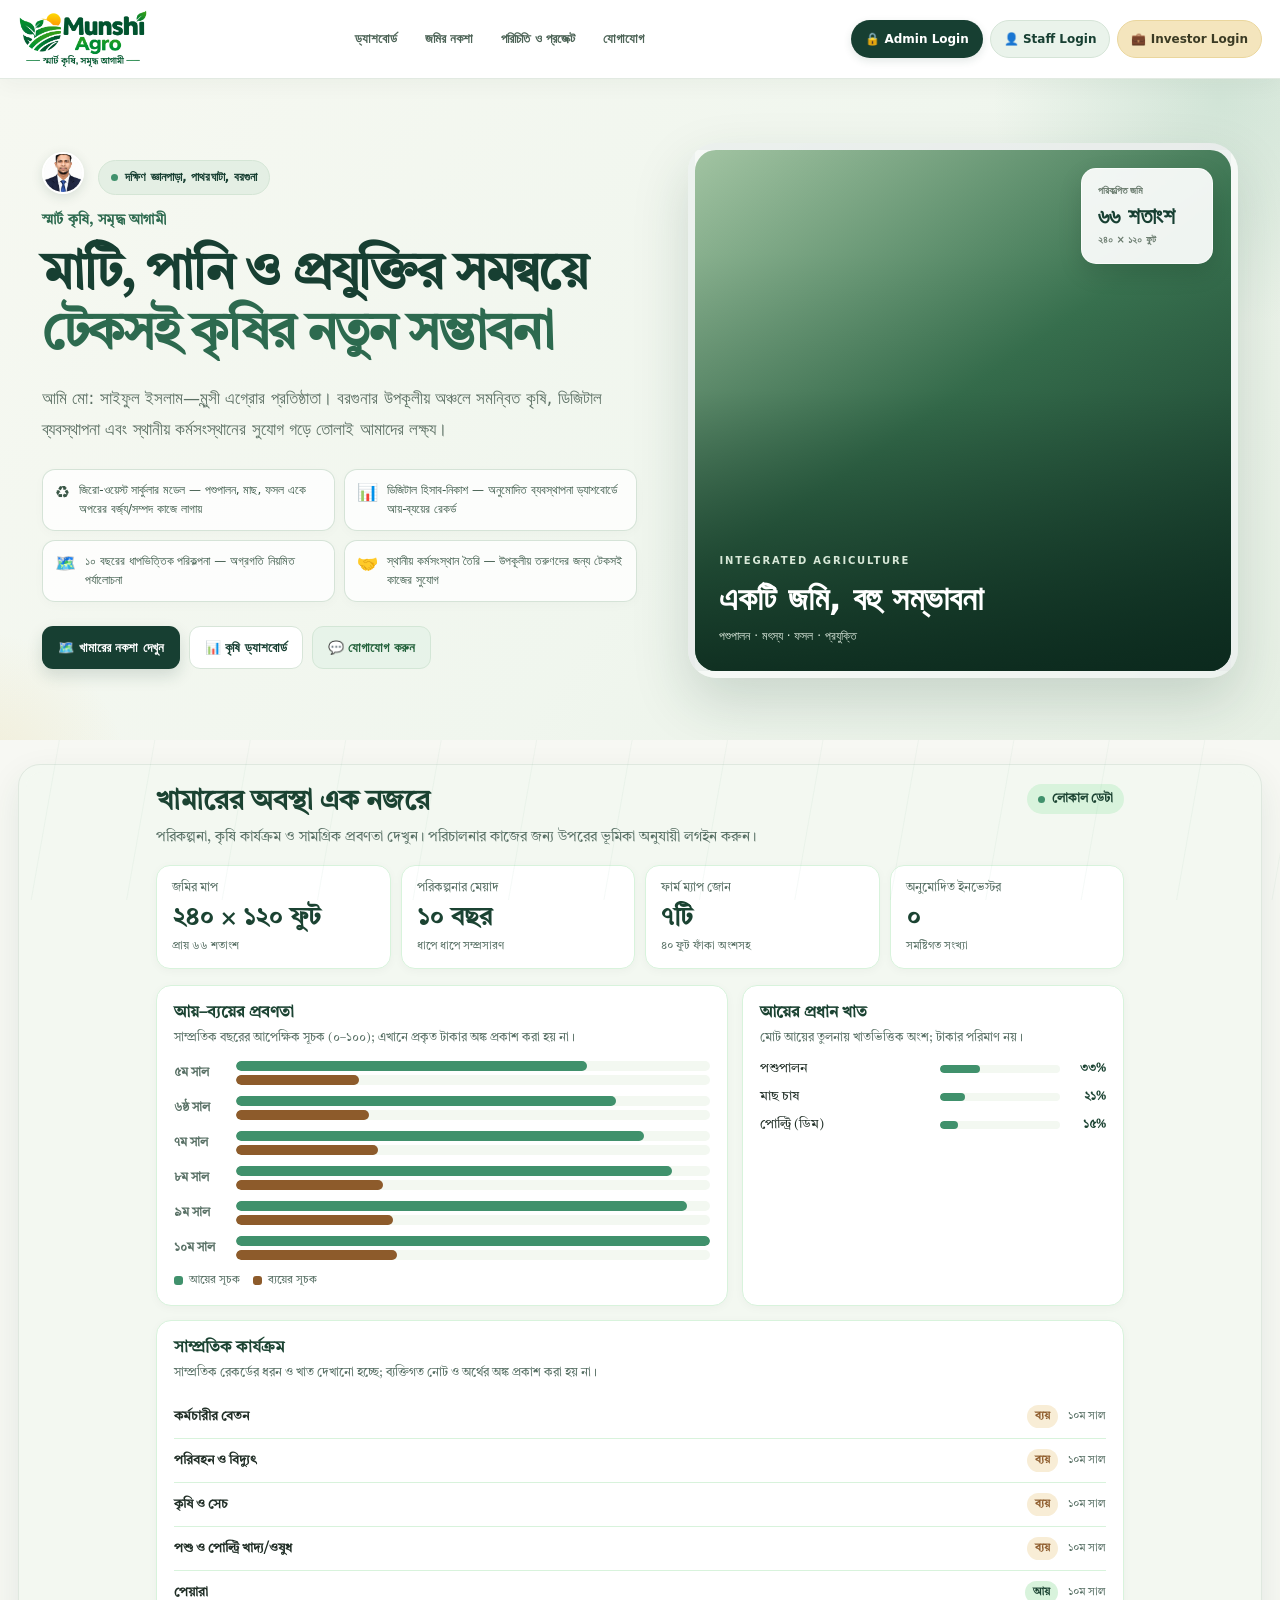
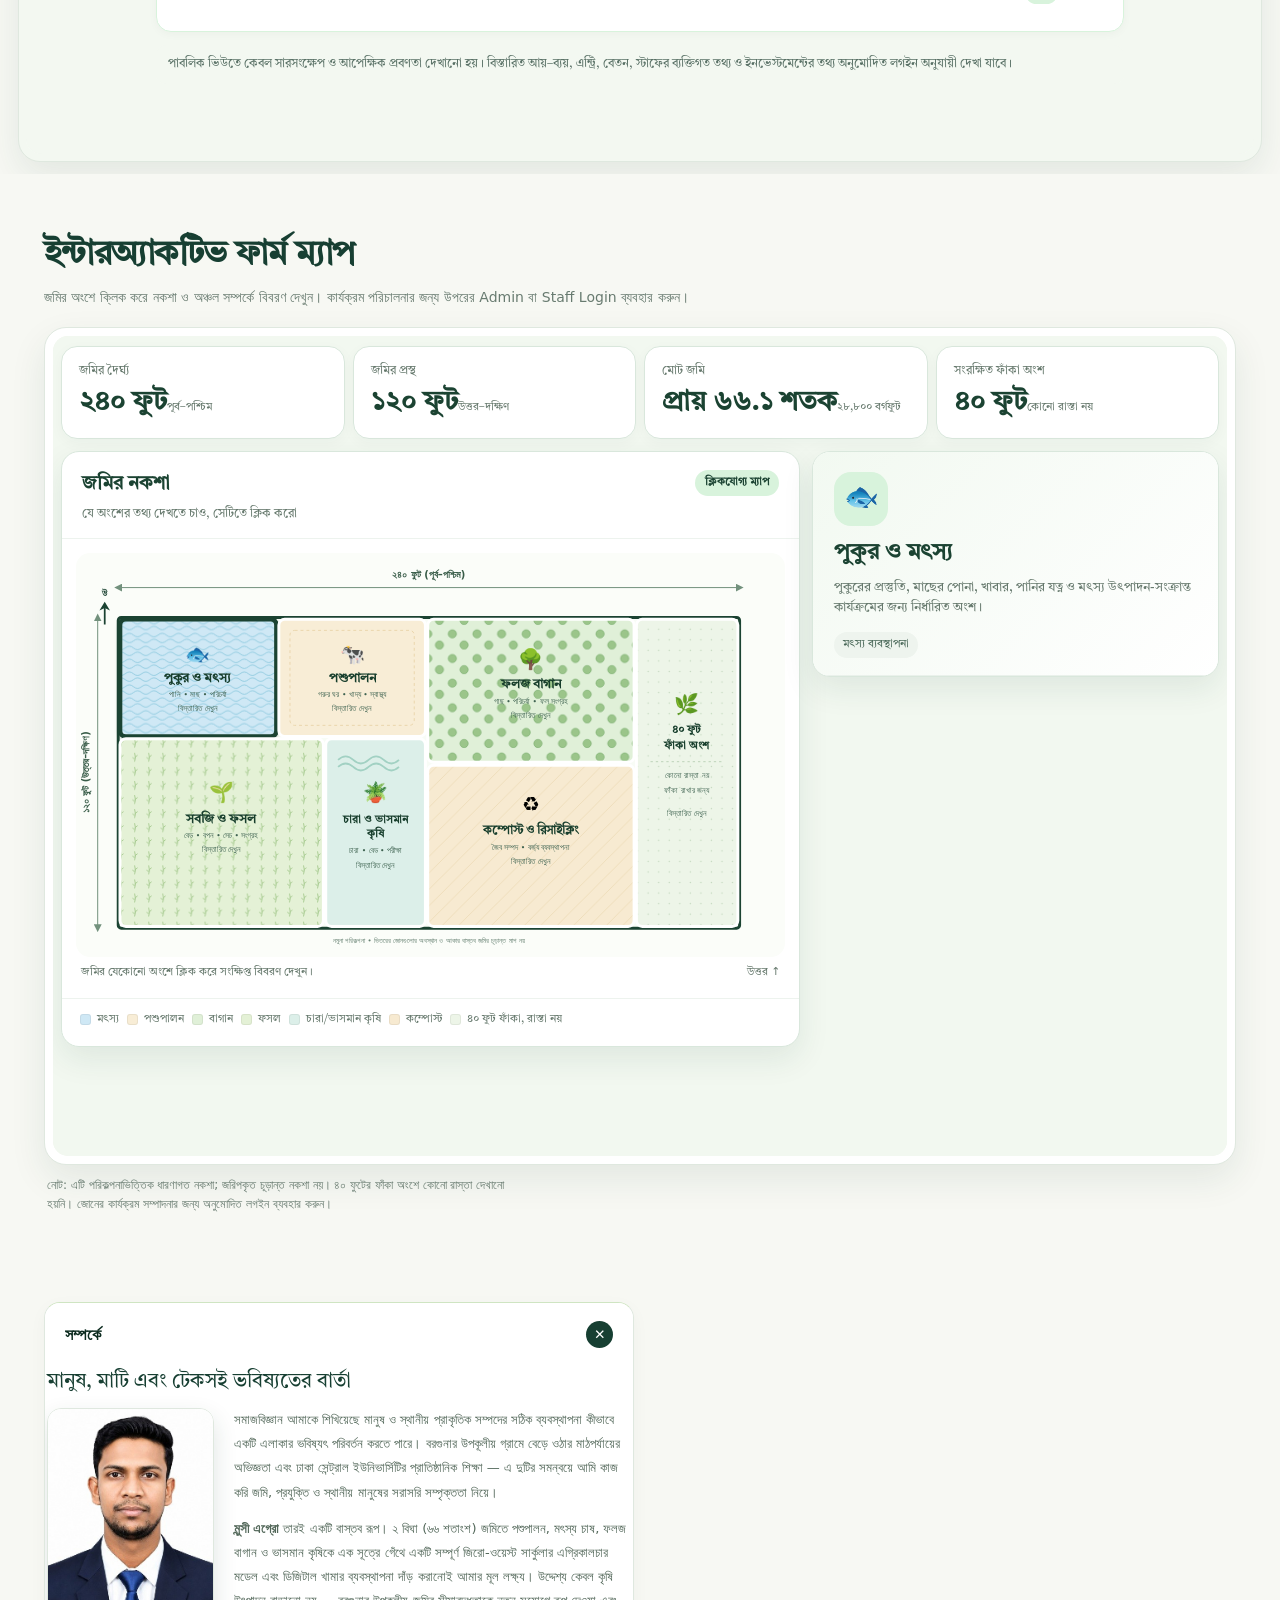
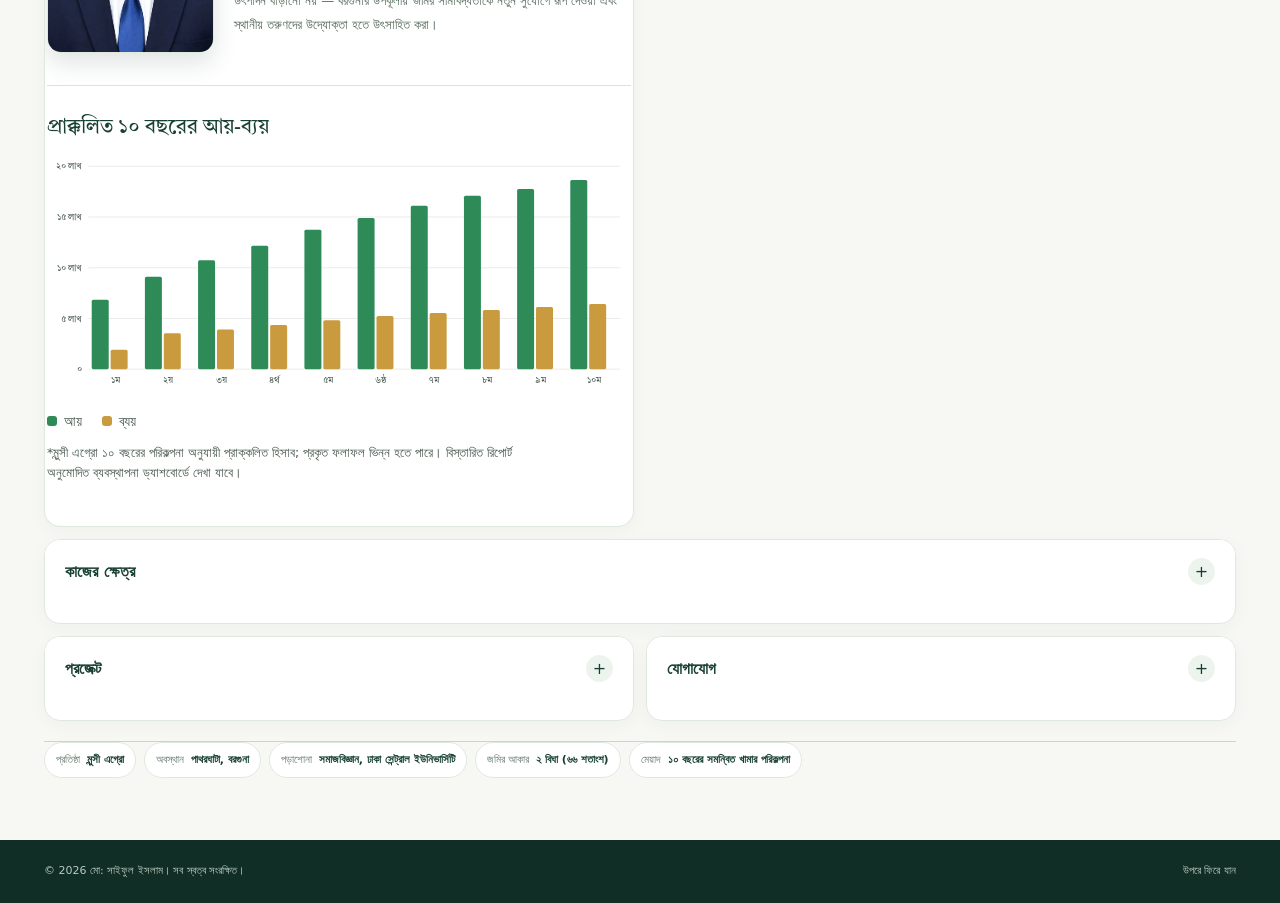
==== index.html @ ee9cd3d3 "Add files via upload" ====
<!DOCTYPE html>
<html lang="bn">
<head>
<meta charset="UTF-8">
<meta name="viewport" content="width=device-width, initial-scale=1">
<title>মুন্সী এগ্রো — স্মার্ট কৃষি, সমৃদ্ধ আগামী | মো: সাইফুল ইসলাম</title>
<meta name="description" content="মুন্সী এগ্রো — মো: সাইফুল ইসলামের সমন্বিত কৃষি প্রকল্প, ডিজিটাল খামার ব্যবস্থাপনা, ফার্ম ম্যাপ এবং অনুমোদিত অ্যাডমিন, স্টাফ ও ইনভেস্টর ড্যাশবোর্ড।">
<link rel="canonical" href="https://munshiagro.github.io/munshiagro.admin/">
<meta name="theme-color" content="#1B4332">
<link rel="icon" type="image/png" href="favicon.png">
<link rel="apple-touch-icon" href="apple-touch-icon.png">
<link rel="manifest" href="manifest.webmanifest">
<meta name="mobile-web-app-capable" content="yes">
<meta name="apple-mobile-web-app-capable" content="yes">
<meta name="apple-mobile-web-app-title" content="মুন্সী এগ্রো">
<meta name="apple-mobile-web-app-status-bar-style" content="default">

<!-- Open Graph / Twitter -->
<meta property="og:type" content="website">
<meta property="og:locale" content="bn_BD">
<meta property="og:site_name" content="মুন্সী এগ্রো">
<meta property="og:title" content="মুন্সী এগ্রো — স্মার্ট কৃষি, সমৃদ্ধ আগামী">
<meta property="og:description" content="মো: সাইফুল ইসলামের সমন্বিত কৃষি প্রকল্প, ডিজিটাল ফার্ম ম্যাপ এবং ভূমিকা-ভিত্তিক ব্যবস্থাপনা ড্যাশবোর্ড।">
<meta property="og:url" content="https://munshiagro.github.io/munshiagro.admin/">
<meta property="og:image" content="https://munshiagro.github.io/munshiagro.admin/og-image.jpg">
<meta property="og:image:width" content="1200">
<meta property="og:image:height" content="630">
<meta property="og:image:alt" content="মুন্সী এগ্রো — স্মার্ট কৃষি, সমৃদ্ধ আগামী">
<meta name="twitter:card" content="summary_large_image">
<meta name="twitter:title" content="মুন্সী এগ্রো — স্মার্ট কৃষি, সমৃদ্ধ আগামী">
<meta name="twitter:description" content="মো: সাইফুল ইসলামের সমন্বিত কৃষি প্রকল্প, ডিজিটাল ফার্ম ম্যাপ এবং ভূমিকা-ভিত্তিক ব্যবস্থাপনা ড্যাশবোর্ড।">
<meta name="twitter:image" content="https://munshiagro.github.io/munshiagro.admin/og-image.jpg">

<script type="application/ld+json">
{
  "@context": "https://schema.org",
  "@type": "Person",
  "name": "মো: সাইফুল ইসলাম",
  "jobTitle": "Sociology Student & Agri-Entrepreneur",
  "email": "mailto:rahad2saiful353@gmail.com",
  "telephone": ["+8801858582822", "+8801581477854"],
  "address": {
    "@type": "PostalAddress",
    "streetAddress": "দক্ষিণ জ্ঞানপাড়া",
    "addressLocality": "পাথরঘাটা",
    "addressRegion": "বরগুনা",
    "addressCountry": "BD"
  }
}
</script>

<link rel="preconnect" href="https://fonts.googleapis.com">
<link rel="preconnect" href="https://fonts.gstatic.com" crossorigin>
<link href="https://fonts.googleapis.com/css2?family=Tiro+Bangla&amp;display=swap" rel="stylesheet">
<link rel="stylesheet" href="style.css">
<!-- Google Analytics (GA4) -->
<script async src="https://www.googletagmanager.com/gtag/js?id=G-3DZPQBGPBJ"></script>
<script>
  window.dataLayer = window.dataLayer || [];
  function gtag(){dataLayer.push(arguments);}
  gtag('js', new Date());
  gtag('config', 'G-3DZPQBGPBJ');
</script>

<style>
  :root {
    --ma-forest:#173f32; --ma-deep:#102e25; --ma-green:#2d6a4f;
    --ma-leaf:#40916c; --ma-mint:#e8f2e8; --ma-cream:#f7f8f3;
    --ma-gold:#e7b34c; --ma-ink:#20352b; --ma-muted:#687b70;
    --ma-line:#dfe8df; --ma-white:#fff; --ma-shadow:0 14px 36px rgba(23,63,50,.09);
  }
  html{scroll-behavior:smooth;scroll-padding-top:100px}
  main#main{display:block;width:100%;max-width:none;margin:0 auto;padding:0}
  body{background:var(--ma-cream)!important;color:var(--ma-ink);font-family:system-ui,-apple-system,BlinkMacSystemFont,"Segoe UI",sans-serif}
  .site-header{position:sticky;top:0;z-index:200;background:rgba(255,255,255,.94);backdrop-filter:blur(14px);border-bottom:1px solid rgba(223,232,223,.9);box-shadow:0 5px 22px rgba(16,46,37,.045)}
  .site-header .wrap{width:min(1320px,calc(100% - 36px));max-width:1320px;margin:0 auto;padding:10px 0}
  .header-row{display:flex;align-items:center;gap:22px;min-height:66px}
  .brand{display:flex;align-items:center;flex:none;text-decoration:none}
  .brand-logo{display:block;width:130px;max-width:100%;height:auto;max-height:58px;object-fit:contain}
  .site-nav{position:static!important;inset:auto!important;display:flex!important;flex-direction:row!important;align-items:center;justify-content:center;gap:4px;flex:1;min-width:0;margin:0 4px;padding:0;background:transparent!important;border:0!important;border-radius:0!important;box-shadow:none!important;opacity:1!important;visibility:visible!important;transform:none!important;max-height:none!important}
  .site-nav a{color:#4c6356;text-decoration:none;font-size:13px;font-weight:650;padding:10px 12px;border-radius:999px;white-space:nowrap;transition:background .18s,color .18s}
  .site-nav a:hover,.site-nav a:focus-visible{background:var(--ma-mint);color:var(--ma-forest)}
  .nav-toggle{display:none!important}
  .role-login-controls{display:flex;align-items:center;justify-content:flex-end;gap:7px;flex:none;margin-left:0}
  .role-login-btn,.workspace-toggle{font:700 12px/1.2 system-ui,sans-serif;border:1px solid transparent;border-radius:999px;padding:11px 13px;cursor:pointer;white-space:nowrap;transition:transform .16s,background .16s,box-shadow .16s}
  .role-login-btn{color:var(--ma-white);background:var(--ma-forest);box-shadow:0 3px 8px rgba(23,63,50,.12)}
  .role-login-btn:hover{transform:translateY(-1px);background:var(--ma-deep);box-shadow:0 6px 14px rgba(23,63,50,.15)}
  .role-login-btn.staff-role{background:#eaf3eb;color:var(--ma-forest);border-color:#d5e4d7;box-shadow:none}
  .role-login-btn.staff-role:hover{background:#dcecdf}
  .role-login-btn.investor-role{background:#f4e5bd;color:#3b3b24;border-color:#ead69d;box-shadow:none}
  .role-login-btn.investor-role:hover{background:#efdb9f}
  .role-login-btn.active{outline:2px solid var(--ma-gold);outline-offset:2px}
  .role-login-btn:disabled{opacity:.48;cursor:not-allowed;transform:none}
  .workspace-toggle{background:#fff;color:var(--ma-forest);border-color:var(--ma-line)}
  .role-login-controls [hidden],#dashboardWorkspace[hidden]{display:none!important}

  .hero{position:relative;isolation:isolate;overflow:hidden;padding:clamp(38px,5vw,72px) 0 clamp(38px,5vw,62px);background:linear-gradient(125deg,#f6f8f1 0%,#f0f6ee 56%,#e7f0e5 100%)}
  .hero:before{content:"";position:absolute;z-index:-1;width:460px;height:460px;border-radius:50%;right:-170px;top:-210px;background:radial-gradient(circle,rgba(64,145,108,.16),rgba(64,145,108,0) 70%)}
  .hero:after{content:"";position:absolute;z-index:-1;width:300px;height:300px;border-radius:50%;left:-170px;bottom:-190px;background:radial-gradient(circle,rgba(231,179,76,.15),rgba(231,179,76,0) 70%)}
  .hero-decor,.floating-icons{display:none!important}
  .hero .wrap{max-width:1320px;width:min(1320px,calc(100% - 36px));margin:0 auto}
  .hero-grid{display:grid!important;grid-template-columns:minmax(0,1.04fr) minmax(330px,.96fr)!important;align-items:center;gap:clamp(28px,4vw,58px);max-width:none}
  .hero-copy{max-width:none;min-width:0;position:relative;z-index:1}
  .hero-avatar{width:42px;height:42px;object-fit:cover;border-radius:50%;display:inline-block;vertical-align:middle;margin:0 9px 8px 0;border:2px solid #fff;box-shadow:0 3px 12px rgba(23,63,50,.13)}
  .eyebrow-plain{display:inline-flex;align-items:center;gap:7px;margin:0 0 14px;padding:7px 12px;background:#e4efe4;border:1px solid #d4e5d5;border-radius:999px;color:var(--ma-forest);font-size:12px;font-weight:750;letter-spacing:.01em}
  .eyebrow-plain:before{content:"";width:7px;height:7px;border-radius:50%;background:var(--ma-leaf)}
  .hero-tagline{margin:0 0 12px;color:var(--ma-green);font-size:14px;font-weight:800;letter-spacing:.02em}
  .typing-cursor{display:none!important}
  .hero-copy h1{max-width:720px;margin:0 0 17px;color:var(--ma-forest);font-size:clamp(34px,4.05vw,54px);font-weight:800;line-height:1.17;letter-spacing:-.035em;text-wrap:balance}
  .hero-copy h1 strong{color:var(--ma-green);font-weight:850}
  .hero-lede{max-width:650px;margin:0;color:#5b6f63;font-size:clamp(15px,1.35vw,17px);line-height:1.85}
  .pitch-points{display:grid;grid-template-columns:repeat(2,minmax(0,1fr));gap:9px;margin:23px 0 24px;padding:0;list-style:none}
  .pitch-points li{display:flex;align-items:flex-start;gap:9px;padding:11px 12px;border:1px solid rgba(211,226,213,.95);border-radius:13px;background:rgba(255,255,255,.78);color:#395646;font-size:12px;line-height:1.6;box-shadow:0 3px 12px rgba(23,63,50,.025)}
  .pitch-icon{flex:none;font-size:17px;line-height:1.35}
  .hero-actions{display:flex;align-items:center;gap:9px;flex-wrap:wrap;margin:0}
  .hero-actions .btn,.project-card .btn{display:inline-flex;align-items:center;justify-content:center;min-height:43px;padding:11px 15px;border-radius:11px;font:700 13px/1.3 system-ui,sans-serif;text-decoration:none;border:1px solid transparent;cursor:pointer;transition:transform .16s,box-shadow .16s,background .16s}
  .hero-actions .btn:hover,.project-card .btn:hover{transform:translateY(-1px)}
  .hero-cta-primary{background:var(--ma-forest)!important;color:#fff!important;box-shadow:0 7px 16px rgba(23,63,50,.15)}
  .hero-cta-primary:hover{background:#0d3024!important}
  .hero-cta-secondary{background:#fff!important;border-color:#d7e5d8!important;color:var(--ma-forest)!important}
  .hero-actions .btn-whatsapp{background:#e7f3e9!important;color:#24623c!important;border-color:#d3e6d6!important}
  .install-inline{display:inline-flex;gap:5px;align-items:center;flex-wrap:wrap}
  .hero-visual{position:relative;min-height:450px;height:clamp(380px,42vw,535px);overflow:hidden;border:7px solid rgba(255,255,255,.9);border-radius:28px;background:linear-gradient(145deg,#a5c7a5,#3a7451 48%,#183f2e);box-shadow:0 24px 55px rgba(23,63,50,.17)}
  .hero-visual>img{position:absolute;inset:0;width:100%;height:100%;object-fit:cover;object-position:center;display:block}
  .hero-visual-shade{position:absolute;inset:0;background:linear-gradient(180deg,rgba(9,37,26,.02) 20%,rgba(9,37,26,.12) 46%,rgba(9,37,26,.83) 100%);pointer-events:none}
  .hero-visual-caption{position:absolute;left:24px;right:24px;bottom:24px;display:flex;flex-direction:column;align-items:flex-start;gap:8px;color:#fff}
  .visual-kicker{font-size:10px;font-weight:800;letter-spacing:.18em;color:#d8e8d8}
  .hero-visual-caption strong{font-size:clamp(23px,2.8vw,33px);line-height:1.25;font-weight:800}
  .hero-visual-caption>span:last-child{font-size:12px;color:#e1eee2}
  .hero-floating-stat{position:absolute;top:18px;right:18px;display:flex;flex-direction:column;gap:2px;min-width:132px;padding:14px 16px;border:1px solid rgba(255,255,255,.65);border-radius:15px;background:rgba(255,255,255,.92);box-shadow:0 9px 25px rgba(0,0,0,.12);backdrop-filter:blur(8px)}
  .hero-floating-stat span,.hero-floating-stat small{color:#6a7b6e;font-size:10px;font-weight:650}
  .hero-floating-stat strong{color:var(--ma-forest);font-size:23px;line-height:1.25}

  #dashboardWorkspace{display:block!important;width:min(1320px,calc(100% - 36px));max-width:1320px;margin:0 auto;padding:24px 0 12px;background:transparent;min-height:0}
  .workspace-wrap{width:100%;max-width:none;margin:0 auto}
  .workspace-head{display:none;align-items:flex-end;justify-content:space-between;gap:14px;margin:0 0 13px;padding:0 2px;background:transparent;border:0;border-radius:0}
  body.dashboard-mode .workspace-head{display:flex}
  .workspace-head h2{margin:0;color:var(--ma-forest);font-size:clamp(22px,2.7vw,30px);font-weight:800;line-height:1.3}
  .workspace-head p{margin:6px 0 0;color:var(--ma-muted);font-size:13px;line-height:1.65}
  .management-frame-shell{background:#f3f8f1;border:1px solid var(--ma-line);border-radius:22px;overflow:hidden;box-shadow:var(--ma-shadow);padding:7px}
  #heroTrackerFrame{display:block;width:100%;height:760px;min-height:540px;border:0;border-radius:16px;background:#f3f8f1}
  body.dashboard-mode .hero,body.dashboard-mode #publicContent,body.dashboard-mode .site-footer{display:none!important}
  body.dashboard-mode #dashboardWorkspace{width:min(1320px,calc(100% - 32px));padding-top:18px}
  body.dashboard-mode .site-nav,body.dashboard-mode .nav-toggle{display:none!important}
  body.dashboard-mode .site-header .wrap{width:min(1320px,calc(100% - 32px))}

  #glance{display:none!important}
  .wrap.divider{display:none!important}
  #publicContent{background:var(--ma-cream)}
  .farm-map-section{padding:clamp(30px,5vw,60px) 0;background:transparent}
  .farm-map-section .wrap{width:min(1240px,calc(100% - 36px));max-width:1240px;margin:0 auto}
  .farm-map-heading{display:flex;align-items:flex-end;justify-content:space-between;gap:20px;margin:0 0 18px}
  .farm-map-heading h2{margin:0;color:var(--ma-forest);font-size:clamp(25px,3vw,34px);font-weight:800;line-height:1.25;letter-spacing:-.02em}
  .farm-map-heading p{max-width:700px;margin:8px 0 0;color:var(--ma-muted);font-size:14px;line-height:1.75}
  .farm-map-frame-shell{border:1px solid var(--ma-line);background:#fff;border-radius:22px;overflow:hidden;box-shadow:var(--ma-shadow);padding:8px}
  #farmMapFrame{display:block;width:100%;height:820px;border:0;border-radius:15px;background:#f3f8f1}
  .farm-map-note{font-size:12px;line-height:1.6;color:var(--ma-muted);margin:11px 3px 0}
  .dashboard-section{padding:28px 0 62px;background:transparent}
  .dashboard-section>.wrap{width:min(1240px,calc(100% - 36px));max-width:1240px;margin:0 auto}
  .accordion{display:grid;grid-template-columns:repeat(2,minmax(0,1fr));gap:12px;align-items:start}
  .accordion-item{min-width:0;background:#fff;border:1px solid var(--ma-line);border-radius:16px;overflow:hidden;box-shadow:0 5px 18px rgba(23,63,50,.035)}
  .accordion-item[data-acc="about"],.accordion-item[data-acc="projects"],.accordion-item[data-acc="contact"]{grid-column:span 1}
  .accordion-item[data-acc="focus"]{grid-column:1/-1}
  .accordion-header{display:flex;align-items:center;justify-content:space-between;gap:12px;width:100%;padding:18px 20px;background:#fff;border:0;color:var(--ma-forest);font:750 16px/1.4 system-ui,sans-serif;text-align:left;cursor:pointer}
  .accordion-header:hover{background:#f5f9f4}
  .accordion-icon{display:grid;place-items:center;flex:none;width:27px;height:27px;border-radius:50%;background:#edf4ed;color:var(--ma-forest);font-size:16px;transition:transform .2s}
  .accordion-item.open .accordion-icon{background:var(--ma-forest);color:#fff;transform:rotate(45deg)}
  .accordion-panel{padding:0 20px 20px;color:#475f50}
  .accordion-panel h3{margin:0 0 12px;color:var(--ma-forest);font-size:20px;line-height:1.4}
  .about-grid{display:grid;grid-template-columns:minmax(150px,.42fr) minmax(0,1fr);gap:20px;align-items:start}
  .about-photo{width:100%;max-width:220px;height:245px;object-fit:cover;border-radius:14px;border:1px solid var(--ma-line)}
  .about-body p{margin:0 0 12px;color:#53685a;font-size:13px;line-height:1.85}
  .focus-grid{display:grid;grid-template-columns:repeat(4,minmax(0,1fr));gap:10px}
  .focus-item{height:100%;padding:16px;border:1px solid #e5eee5;border-radius:13px;background:#f9fbf7}
  .focus-icon{display:grid;place-items:center;width:42px;height:42px;border-radius:12px;margin-bottom:11px;background:#e7f1e6;color:var(--ma-green)}
  .focus-icon svg{width:22px;height:22px}
  .focus-item h3{font-size:14px;margin:0 0 6px;color:var(--ma-forest)}
  .focus-item p{font-size:12px;color:var(--ma-muted);line-height:1.7;margin:0}
  .project-card{border:1px solid #e4ece4;border-radius:14px;background:#fbfcf9;overflow:hidden}
  .project-info{padding:18px}
  .project-icon{display:grid;place-items:center;width:42px;height:42px;border-radius:12px;background:#e7f1e6;color:var(--ma-green)}
  .project-icon svg{width:22px;height:22px}
  .project-tag{font-size:10px;text-transform:uppercase;letter-spacing:.08em;font-weight:800;color:var(--ma-green);margin:12px 0 5px}
  .project-info h3{margin:0 0 8px;color:var(--ma-forest);font-size:19px}
  .project-desc{font-size:12.5px;line-height:1.8;color:#5a6c5e;margin:0 0 12px}
  .project-gallery{display:grid;grid-template-columns:repeat(2,minmax(0,1fr));gap:10px;margin-top:15px}
  .project-gallery figure{margin:0;min-width:0}
  .project-gallery img{display:block;width:100%;height:160px;object-fit:cover;border:1px solid var(--ma-line);border-radius:10px;background:#f3f7f1}
  .project-gallery figcaption{font-size:10.5px;color:var(--ma-muted);padding-top:6px;line-height:1.5}
  .project-meta{display:flex;gap:6px;flex-wrap:wrap;margin:12px 0}
  .project-meta span{padding:5px 8px;border-radius:999px;background:#eaf3e9;color:var(--ma-forest);font-size:10px;font-weight:700}
  .project-card .btn-primary{background:var(--ma-forest);color:#fff}
  .contact-lede{font-size:13px;color:var(--ma-muted);line-height:1.7;margin:0 0 12px}
  .contact-list{padding:0;margin:0;list-style:none;display:grid;gap:10px}
  .contact-list li{display:grid;grid-template-columns:80px minmax(0,1fr);gap:10px;padding-bottom:10px;border-bottom:1px solid #edf2ed;font-size:12px;line-height:1.65;overflow-wrap:anywhere}
  .contact-list li:last-child{border-bottom:0;padding-bottom:0}
  .contact-label{font-size:11px;color:var(--ma-muted);font-weight:750}
  .contact-list a{color:var(--ma-green);font-weight:650;text-decoration:none}
  .contact-list a:hover{text-decoration:underline}
  .field-notes-block{display:flex;gap:8px;flex-wrap:wrap;list-style:none;margin:20px 0 0;padding:0}
  .field-notes-block li{display:flex;gap:7px;align-items:center;padding:8px 11px;background:#fff;border:1px solid var(--ma-line);border-radius:999px;font-size:11px}
  .fn-label{color:var(--ma-muted)}.fn-value{color:var(--ma-forest);font-weight:750}
  .site-footer{background:var(--ma-deep);color:#d8e6da;padding:22px 0}
  .site-footer .wrap{width:min(1240px,calc(100% - 36px));max-width:1240px;margin:0 auto;display:flex;justify-content:space-between;gap:15px;align-items:center;flex-wrap:wrap}
  .site-footer p{margin:0;font-size:11px}.site-footer a{color:#d8e6da;text-decoration:none}.site-footer a:hover{text-decoration:underline}
  #backToTop{background:var(--ma-forest);box-shadow:0 7px 18px rgba(23,63,50,.2)}

  @media(max-width:1120px){
    .site-header .wrap{width:calc(100% - 28px)}.header-row{gap:13px;flex-wrap:wrap}
    .brand-logo{width:116px}.site-nav{gap:0}.site-nav a{font-size:12px;padding:9px 8px}
    .role-login-controls{gap:5px}.role-login-btn{font-size:11px;padding:10px 10px}
    .hero-grid{gap:28px}.hero-visual{height:420px;min-height:380px}
    .focus-grid{grid-template-columns:repeat(2,minmax(0,1fr))}
  }
  @media(max-width:820px){
    .site-header{position:relative}.site-header .wrap{width:calc(100% - 24px);padding:10px 0}
    .header-row{display:grid;grid-template-columns:minmax(0,1fr) auto;gap:10px;align-items:center}
    .brand-logo{width:115px;max-height:52px}
    .site-nav{grid-column:1/-1;grid-row:2;justify-content:flex-start;overflow-x:auto;flex-wrap:nowrap;padding:1px 0 3px;margin:0;scrollbar-width:none}
    .site-nav::-webkit-scrollbar{display:none}.site-nav a{flex:none;background:#f6f9f5;border:1px solid #e6eee5;padding:8px 11px}
    .role-login-controls{grid-column:1/-1;grid-row:3;display:grid;grid-template-columns:repeat(3,minmax(0,1fr));width:100%;gap:7px}
    .role-login-btn{width:100%;white-space:normal;min-height:42px;padding:9px 5px;font-size:11px;border-radius:11px}
    .hero{padding:34px 0 38px}.hero .wrap{width:calc(100% - 28px)}
    .hero-grid{grid-template-columns:1fr!important;gap:24px}.hero-copy{order:1}.hero-visual{order:2;min-height:280px;height:52vw;max-height:390px;border-width:5px;border-radius:22px}
    .hero-copy h1{font-size:clamp(32px,6.8vw,46px);max-width:680px}.hero-lede{font-size:15px}
    .pitch-points{margin:18px 0;gap:8px}.pitch-points li{font-size:11.5px;padding:10px}
    #dashboardWorkspace{width:calc(100% - 24px);padding:17px 0 8px}.management-frame-shell{border-radius:17px;padding:4px}#heroTrackerFrame{min-height:620px;height:720px}
    .farm-map-section{padding:34px 0}.farm-map-section .wrap,.dashboard-section>.wrap{width:calc(100% - 24px)}
    #farmMapFrame{height:1000px}.farm-map-frame-shell{border-radius:17px;padding:4px}
    .accordion{grid-template-columns:1fr}.accordion-item[data-acc="focus"]{grid-column:auto}
    .about-grid{grid-template-columns:160px minmax(0,1fr)}.about-photo{height:210px}
  }
  @media(max-width:520px){
    html{scroll-padding-top:18px}.header-row{gap:8px}.brand-logo{width:105px;max-height:48px}
    .site-nav a{font-size:11px;padding:7px 9px}
    .role-login-btn{font-size:10.5px;min-height:44px;line-height:1.25}
    .hero{padding:28px 0 30px}.hero .wrap{width:calc(100% - 24px)}
    .hero-avatar{width:36px;height:36px}.eyebrow-plain{font-size:10.5px;padding:6px 9px;margin-bottom:11px}
    .hero-tagline{font-size:12px}.hero-copy h1{font-size:33px;line-height:1.22;margin-bottom:13px}
    .hero-lede{font-size:13.5px;line-height:1.8}
    .pitch-points{grid-template-columns:1fr;gap:7px;margin:17px 0}.pitch-points li{font-size:12px;padding:10px 11px}
    .hero-actions{display:grid;grid-template-columns:1fr 1fr;gap:8px}.hero-actions .btn{width:100%;min-height:43px;font-size:11.5px;padding:10px 8px}
    .hero-actions .btn-whatsapp{grid-column:1/-1}.hero-visual{height:310px;min-height:260px}.hero-visual-caption{left:16px;right:16px;bottom:16px}.hero-visual-caption strong{font-size:23px}.hero-floating-stat{top:12px;right:12px;padding:10px 12px;min-width:114px}.hero-floating-stat strong{font-size:19px}
    .workspace-head{align-items:flex-start;flex-direction:column}.workspace-head .workspace-toggle{width:auto}#heroTrackerFrame{min-height:660px;height:740px}
    .farm-map-heading{align-items:flex-start;flex-direction:column}.farm-map-heading h2{font-size:25px}.farm-map-heading p{font-size:12.5px}#farmMapFrame{height:1050px}
    .dashboard-section{padding:16px 0 38px}.accordion-header{padding:15px 16px;font-size:14px}.accordion-panel{padding:0 15px 16px}.accordion-panel h3{font-size:18px}
    .about-grid{grid-template-columns:1fr}.about-photo{width:125px;height:145px}.focus-grid{grid-template-columns:1fr}.project-gallery{grid-template-columns:1fr}.project-gallery img{height:180px}
    .field-notes-block{border-radius:14px}.field-notes-block li{width:100%;border-radius:11px}
    .site-footer .wrap{width:calc(100% - 24px)}
  }
  @media(prefers-reduced-motion:reduce){html{scroll-behavior:auto}*,*:before,*:after{transition:none!important;animation:none!important}}
</style>

</head>
<body>

<a class="skip-link" href="#main">মূল কনটেন্টে যান</a>
<div class="scroll-progress" id="scrollProgress" aria-hidden="true"><span></span></div>
<div class="field-lines" aria-hidden="true"></div>

<header class="site-header" id="top">
  <div class="wrap header-row">
    <a href="#top" class="brand">
      <img src="munshi-agro-logo.png" alt="মুন্সী এগ্রো" class="brand-logo" width="150" height="68">
    </a>
    <button class="nav-toggle" id="navToggle" aria-label="মেনু খুলুন" aria-expanded="false">
      <span></span><span></span><span></span>
    </button>
    <nav class="site-nav" id="siteNav" aria-label="প্রধান মেনু">
      <a href="#public-dashboard" data-nav>ড্যাশবোর্ড</a>
      <a href="#farm-map" data-nav>জমির নকশা</a>
      <a href="#dashboard" data-nav>পরিচিতি ও প্রজেক্ট</a>
      <a href="#contact" data-nav>যোগাযোগ</a>
    </nav>
    <div class="role-login-controls" aria-label="ব্যবহারকারী লগইন">
      <button type="button" class="role-login-btn admin-role" data-role-login="admin" id="mainAdminLogin">🔒 Admin Login</button>
      <button type="button" class="role-login-btn staff-role" data-role-login="staff" id="mainStaffLogin">👤 Staff Login</button>
      <button type="button" class="role-login-btn investor-role" data-role-login="investor" id="mainInvestorLogin">💼 Investor Login</button>
      <button type="button" class="workspace-toggle" id="workspaceToggle" hidden>হোমপেজে ফিরুন</button>
    </div>
  </div>
</header>




<main id="main">

  <section class="hero">
    <div class="hero-decor" aria-hidden="true">
      <svg viewBox="0 0 260 320" xmlns="http://www.w3.org/2000/svg" fill="none">
        <path class="stalk" d="M60 300 C 48 220 70 150 40 65" stroke-width="4" stroke-linecap="round"/>
        <path class="stalk-deep" d="M130 300 C 136 205 108 140 130 30" stroke-width="4" stroke-linecap="round"/>
        <path class="stalk" d="M200 300 C 216 225 190 150 222 75" stroke-width="4" stroke-linecap="round"/>
        <g class="grain">
          <circle cx="40" cy="60" r="6"/><circle cx="52" cy="77" r="5.5"/><circle cx="29" cy="80" r="5"/>
          <circle cx="27" cy="98" r="5"/><circle cx="50" cy="102" r="5"/>
        </g>
        <g class="grain">
          <circle cx="130" cy="26" r="6.5"/><circle cx="144" cy="43" r="5.5"/><circle cx="116" cy="45" r="5.5"/>
          <circle cx="120" cy="66" r="5"/><circle cx="142" cy="68" r="5"/><circle cx="130" cy="86" r="5"/>
        </g>
        <g class="grain">
          <circle cx="222" cy="70" r="6"/><circle cx="235" cy="87" r="5.5"/><circle cx="208" cy="89" r="5"/>
          <circle cx="212" cy="107" r="5"/><circle cx="234" cy="111" r="5"/>
        </g>
        <path class="water-line" d="M4 300 Q 65 288 130 300 T 256 300" stroke-width="3" stroke-linecap="round"/>
      </svg>
    </div>

    <div class="floating-icons" aria-hidden="true">
      <svg class="float-icon fi-1" viewBox="0 0 40 40" fill="none" xmlns="http://www.w3.org/2000/svg">
        <path d="M20 6C11 6 6 15 6 24c0 7 6 10 14 10s14-3 14-10C34 15 29 6 20 6Z" stroke-width="2.2" stroke-linejoin="round"/>
        <path d="M20 14v16M14 20h12" stroke-width="2" stroke-linecap="round"/>
      </svg>
      <svg class="float-icon fi-2" viewBox="0 0 44 28" fill="none" xmlns="http://www.w3.org/2000/svg">
        <path d="M4 14c6-9 22-9 28 0-6 9-22 9-28 0Z" stroke-width="2.2" stroke-linejoin="round"/>
        <path d="M32 14l8-6v12l-8-6Z" stroke-width="2" stroke-linejoin="round"/>
        <circle cx="12" cy="12" r="1.6" fill="currentColor" stroke="none"/>
      </svg>
      <svg class="float-icon fi-3" viewBox="0 0 28 36" fill="none" xmlns="http://www.w3.org/2000/svg">
        <path d="M14 3C8 12 4 19 4 25a10 10 0 0 0 20 0c0-6-4-13-10-22Z" stroke-width="2.2" stroke-linejoin="round"/>
      </svg>
      <svg class="float-icon fi-4" viewBox="0 0 30 30" fill="none" xmlns="http://www.w3.org/2000/svg">
        <ellipse cx="15" cy="17" rx="9" ry="11" stroke-width="2.2"/>
        <path d="M15 6c3 2 4 5 4 5" stroke-width="1.8" stroke-linecap="round"/>
      </svg>
      <svg class="float-icon fi-5" viewBox="0 0 40 50" fill="none" xmlns="http://www.w3.org/2000/svg">
        <path d="M20 46C12 30 10 20 10 14a10 10 0 0 1 20 0c0 6-2 16-10 32Z" stroke-width="2.2" stroke-linejoin="round"/>
        <circle cx="20" cy="14" r="4" stroke-width="2"/>
      </svg>
    </div>

    <div class="wrap hero-grid">
      <div class="hero-copy">
        <img src="profile.jpg" alt="মো: সাইফুল ইসলাম" class="hero-avatar" width="88" height="88">
        <p class="eyebrow-plain">দক্ষিণ জ্ঞানপাড়া, পাথরঘাটা, বরগুনা</p>
        <p class="hero-tagline"><span id="typingTagline" class="typing-text">স্মার্ট কৃষি, সমৃদ্ধ আগামী</span><span class="typing-cursor" aria-hidden="true"></span></p>
        <h1>
          মাটি, পানি ও প্রযুক্তির সমন্বয়ে <strong>টেকসই কৃষির নতুন সম্ভাবনা</strong>
        </h1>
        <p class="hero-lede">
          আমি মো: সাইফুল ইসলাম—মুন্সী এগ্রোর প্রতিষ্ঠাতা। বরগুনার উপকূলীয় অঞ্চলে সমন্বিত কৃষি,
          ডিজিটাল ব্যবস্থাপনা এবং স্থানীয় কর্মসংস্থানের সুযোগ গড়ে তোলাই আমাদের লক্ষ্য।
        </p>
        <ul class="pitch-points" aria-label="কেন মুন্সী এগ্রো">
          <li><span class="pitch-icon" aria-hidden="true">♻️</span>জিরো-ওয়েস্ট সার্কুলার মডেল — পশুপালন, মাছ, ফসল একে অপরের বর্জ্য/সম্পদ কাজে লাগায়</li>
          <li><span class="pitch-icon" aria-hidden="true">📊</span>ডিজিটাল হিসাব-নিকাশ — অনুমোদিত ব্যবস্থাপনা ড্যাশবোর্ডে আয়-ব্যয়ের রেকর্ড</li>
          <li><span class="pitch-icon" aria-hidden="true">🗺️</span>১০ বছরের ধাপভিত্তিক পরিকল্পনা — অগ্রগতি নিয়মিত পর্যালোচনা</li>
          <li><span class="pitch-icon" aria-hidden="true">🤝</span>স্থানীয় কর্মসংস্থান তৈরি — উপকূলীয় তরুণদের জন্য টেকসই কাজের সুযোগ</li>
        </ul>
        <div class="hero-actions">
          <a href="#farm-map" class="btn btn-primary hero-cta-primary">🗺️ খামারের নকশা দেখুন</a>
          <a href="#public-dashboard" class="btn btn-ghost hero-cta-secondary">📊 কৃষি ড্যাশবোর্ড</a>
          <a href="https://wa.me/8801581477854" class="btn btn-whatsapp" target="_blank" rel="noopener">💬 যোগাযোগ করুন</a>
          <span class="install-inline" id="installPill" hidden>
            <button type="button" class="btn btn-ghost install-btn-inline" id="installBtn">📲 অ্যাপ ইনস্টল করুন</button>
            <button type="button" class="install-close-inline" id="installClose" aria-label="বন্ধ করুন">✕</button>
            <span class="install-hint" id="installHint" hidden>Safari-তে নিচের শেয়ার (⬆️) বাটন চেপে "Add to Home Screen" বাছুন।</span>
          </span>
        </div>
      </div>
      <aside class="hero-visual" aria-label="মুন্সী এগ্রোর সমন্বিত কৃষি পরিকল্পনা">
          <img src="cover.jpg" alt="মুন্সী এগ্রোর কৃষি উদ্যোগের প্রচ্ছদচিত্র" loading="eager" onerror="this.style.display='none'">
          <div class="hero-visual-shade"></div>
          <div class="hero-visual-caption">
            <span class="visual-kicker">INTEGRATED AGRICULTURE</span>
            <strong>একটি জমি, বহু সম্ভাবনা</strong>
            <span>পশুপালন · মৎস্য · ফসল · প্রযুক্তি</span>
          </div>
        <div class="hero-floating-stat"><span>পরিকল্পিত জমি</span><strong>৬৬ শতাংশ</strong><small>২৪০ × ১২০ ফুট</small></div>
      </aside>
    </div>
  </section>

<section id="dashboardWorkspace" aria-label="পাবলিক ও ব্যবস্থাপনা ড্যাশবোর্ড">
  <div class="workspace-wrap" id="public-dashboard">
    <div class="workspace-head">
      <div>
        <h2 id="workspaceTitle">সমন্বিত কৃষি ড্যাশবোর্ড</h2>
        <p id="workspaceStatus" role="status">পাবলিক সারাংশ ও কৃষি কার্যক্রমের প্রবণতা এখানে দেখুন। সম্পাদনার জন্য ভূমিকা অনুযায়ী লগইন করুন।</p>
      </div>
      <button type="button" class="workspace-toggle" id="workspaceBackButton">← হোমপেজে ফিরুন</button>
    </div>
    <div class="management-frame-shell">
      <iframe id="heroTrackerFrame" class="tracker-frame management-frame" src="dashboard.html?embed=1" title="মুন্সী এগ্রো ব্যবস্থাপনা ড্যাশবোর্ড" allow="clipboard-read; clipboard-write"></iframe>
    </div>
  </div>
</section>

<div id="publicContent">
  <div class="wrap divider" aria-hidden="true">
    <svg viewBox="0 0 400 20" preserveAspectRatio="none" xmlns="http://www.w3.org/2000/svg">
      <path d="M0 10 Q 10 2 20 10 T 40 10 T 60 10 T 80 10 T 100 10 T 120 10 T 140 10 T 160 10 T 180 10 T 200 10 T 220 10 T 240 10 T 260 10 T 280 10 T 300 10 T 320 10 T 340 10 T 360 10 T 380 10 T 400 10" stroke="currentColor" stroke-width="1.5" fill="none"/>
    </svg>
  </div>

  <section id="glance" class="section glance-section">
    <div class="wrap">
      <div class="stats-strip" id="statsStrip">
        <div class="stat-item">
          <span class="stat-value" data-target="10" data-suffix="+">০</span>
          <span class="stat-label">বছরের পরিকল্পনা</span>
        </div>
        <div class="stat-item">
          <span class="stat-value" data-target="66">০</span>
          <span class="stat-label">শতক জমি</span>
        </div>
        <div class="stat-item">
          <span class="stat-value" data-target="4">০</span>
          <span class="stat-label">কার্যক্ষেত্র</span>
        </div>
        <div class="stat-item">
          <span class="stat-value" data-target="2">০</span>
          <span class="stat-label">বিঘা জমি</span>
        </div>
      </div>

      <h2 class="glance-title">এক নজরে</h2>
      <p class="glance-sub" id="glanceSub">অনুমোদিত ব্যবস্থাপনা ড্যাশবোর্ড থেকে হালনাগাদ সারাংশ</p>

      <div class="glance-row2">
        <div class="glance-chart-card">
          <h3>প্রবণতা (গত বছরের তুলনায়)</h3>
          <div class="trend-bars" id="trendBars"><div class="glance-loading">লোড হচ্ছে…</div></div>
        </div>
        <div class="glance-chart-card">
          <h3>বছরভিত্তিক আয়–ব্যয়</h3>
          <div class="glance-chart" id="glanceChart"><div class="glance-loading">লোড হচ্ছে…</div></div>
          <div class="glance-legend"><span class="dot dot-income"></span> আয় &nbsp; <span class="dot dot-expense"></span> খরচ</div>
        </div>
      </div>

      <div class="glance-investors-strip">
        <span class="glance-icon">🤝</span>
        <span class="glance-value" id="kpiInvestors" data-target="0">০</span>
        <span class="glance-label">ইনভেস্টর</span>
      </div>
    </div>
  </section>

  <section id="farm-map" class="farm-map-section">
    <div class="wrap">
      <div class="farm-map-heading">
        <div>
          <h2>ইন্টারঅ্যাকটিভ ফার্ম ম্যাপ</h2>
          <p>জমির অংশে ক্লিক করে নকশা ও অঞ্চল সম্পর্কে বিবরণ দেখুন। কার্যক্রম পরিচালনার জন্য উপরের Admin বা Staff Login ব্যবহার করুন।</p>
        </div>
      </div>
      <div class="farm-map-frame-shell">
        <iframe id="farmMapFrame" src="interactive_farm_map.html?public=1" title="মুন্সী এগ্রোর পাবলিক জমির নকশা" loading="lazy"></iframe>
      </div>
      <p class="farm-map-note">নোট: এটি পরিকল্পনাভিত্তিক ধারণাগত নকশা; জরিপকৃত চূড়ান্ত নকশা নয়। ৪০ ফুটের ফাঁকা অংশে কোনো রাস্তা দেখানো হয়নি। জোনের কার্যক্রম সম্পাদনার জন্য অনুমোদিত লগইন ব্যবহার করুন।</p>
    </div>
  </section>

  <div class="wrap divider" aria-hidden="true">
    <svg viewBox="0 0 400 20" preserveAspectRatio="none" xmlns="http://www.w3.org/2000/svg">
      <path d="M0 10 Q 10 2 20 10 T 40 10 T 60 10 T 80 10 T 100 10 T 120 10 T 140 10 T 160 10 T 180 10 T 200 10 T 220 10 T 240 10 T 260 10 T 280 10 T 300 10 T 320 10 T 340 10 T 360 10 T 380 10 T 400 10" fill="none" stroke="currentColor" stroke-width="1.5"/>
  </div>

  <section id="dashboard" class="section dashboard-section">
    <div class="wrap">

      <div class="accordion" id="infoAccordion">
        <div class="accordion-item open" data-acc="about">
          <button type="button" class="accordion-header" aria-expanded="true" aria-controls="about">
            <span>সম্পর্কে</span><span class="accordion-icon" aria-hidden="true">+</span>
          </button>
          <div class="accordion-panel" id="about">
            <h3>মানুষ, মাটি এবং টেকসই ভবিষ্যতের বার্তা</h3>
            <div class="about-grid">
              <img src="profile.jpg" alt="মো: সাইফুল ইসলাম — মুন্সী এগ্রো-র প্রতিষ্ঠাতা" class="about-photo" width="320" height="400" loading="lazy">
              <div class="about-body">
                <p>
                  সমাজবিজ্ঞান আমাকে শিখিয়েছে মানুষ ও স্থানীয় প্রাকৃতিক সম্পদের সঠিক ব্যবস্থাপনা
                  কীভাবে একটি এলাকার ভবিষ্যৎ পরিবর্তন করতে পারে। বরগুনার উপকূলীয় গ্রামে বেড়ে
                  ওঠার মাঠপর্যায়ের অভিজ্ঞতা এবং ঢাকা সেন্ট্রাল ইউনিভার্সিটির প্রাতিষ্ঠানিক শিক্ষা —
                  এ দুটির সমন্বয়ে আমি কাজ করি জমি, প্রযুক্তি ও স্থানীয় মানুষের সরাসরি সম্পৃক্ততা নিয়ে।
                </p>
                <p>
                  <strong>মুন্সী এগ্রো</strong> তারই একটি বাস্তব রূপ। ২ বিঘা (৬৬ শতাংশ) জমিতে
                  পশুপালন, মৎস্য চাষ, ফলজ বাগান ও ভাসমান কৃষিকে এক সূত্রে গেঁথে একটি সম্পূর্ণ
                  জিরো-ওয়েস্ট সার্কুলার এগ্রিকালচার মডেল এবং ডিজিটাল খামার ব্যবস্থাপনা দাঁড়
                  করানোই আমার মূল লক্ষ্য। উদ্দেশ্য কেবল কৃষি উৎপাদন বাড়ানো নয় — বরগুনার
                  উপকূলীয় জমির সীমাবদ্ধতাকে নতুন সুযোগে রূপ দেওয়া এবং স্থানীয় তরুণদের
                  উদ্যোক্তা হতে উৎসাহিত করা।
                </p>
              </div>
            </div>

            <div class="chart-block">
              <h3>প্রাক্কলিত ১০ বছরের আয়-ব্যয়</h3>
              <div class="chart-wrap">
<svg class="income-chart" viewBox="0 0 760 320" xmlns="http://www.w3.org/2000/svg" role="img" aria-labelledby="incomeChartTitle">
  <title id="incomeChartTitle">১০ বছরের প্রাক্কলিত বার্ষিক আয় ও ব্যয় (টাকা)</title>
  <line class="chart-grid" x1="54" y1="280.0" x2="746" y2="280.0"/><line class="chart-grid" x1="54" y1="214.0" x2="746" y2="214.0"/><line class="chart-grid" x1="54" y1="148.0" x2="746" y2="148.0"/><line class="chart-grid" x1="54" y1="82.0" x2="746" y2="82.0"/><line class="chart-grid" x1="54" y1="16.0" x2="746" y2="16.0"/>
  <text class="chart-ylabel" x="46" y="284.0" text-anchor="end">০</text><text class="chart-ylabel" x="46" y="218.0" text-anchor="end">৫ লাখ</text><text class="chart-ylabel" x="46" y="152.0" text-anchor="end">১০ লাখ</text><text class="chart-ylabel" x="46" y="86.0" text-anchor="end">১৫ লাখ</text><text class="chart-ylabel" x="46" y="20.0" text-anchor="end">২০ লাখ</text>
  <rect class="bar-income" x="58.2" y="189.6" width="22.1" height="90.4" rx="2"><title>১ম বছর — আয় ৬৮৫০০০ টাকা</title></rect><rect class="bar-expense" x="82.8" y="254.9" width="22.1" height="25.1" rx="2"><title>১ম বছর — ব্যয় ১৯০০০০ টাকা</title></rect><rect class="bar-income" x="127.4" y="159.9" width="22.1" height="120.1" rx="2"><title>২য় বছর — আয় ৯১০০০০ টাকা</title></rect><rect class="bar-expense" x="152.0" y="233.3" width="22.1" height="46.7" rx="2"><title>২য় বছর — ব্যয় ৩৫৪০০০ টাকা</title></rect><rect class="bar-income" x="196.6" y="138.4" width="22.1" height="141.6" rx="2"><title>৩য় বছর — আয় ১০৭৩০০০ টাকা</title></rect><rect class="bar-expense" x="221.2" y="228.4" width="22.1" height="51.6" rx="2"><title>৩য় বছর — ব্যয় ৩৯১২০০ টাকা</title></rect><rect class="bar-income" x="265.8" y="119.5" width="22.1" height="160.5" rx="2"><title>৪র্থ বছর — আয় ১২১৬০০০ টাকা</title></rect><rect class="bar-expense" x="290.4" y="222.7" width="22.1" height="57.3" rx="2"><title>৪র্থ বছর — ব্যয় ৪৩৩৭৬০ টাকা</title></rect><rect class="bar-income" x="335.0" y="98.5" width="22.1" height="181.5" rx="2"><title>৫ম বছর — আয় ১৩৭৫০০০ টাকা</title></rect><rect class="bar-expense" x="359.6" y="216.4" width="22.1" height="63.6" rx="2"><title>৫ম বছর — ব্যয় ৪৮১৬৯৬ টাকা</title></rect><rect class="bar-income" x="404.2" y="83.3" width="22.1" height="196.7" rx="2"><title>৬ষ্ঠ বছর — আয় ১৪৯০০০০ টাকা</title></rect><rect class="bar-expense" x="428.8" y="210.7" width="22.1" height="69.3" rx="2"><title>৬ষ্ঠ বছর — ব্যয় ৫২৫০৩১ টাকা</title></rect><rect class="bar-income" x="473.4" y="67.5" width="22.1" height="212.5" rx="2"><title>৭ম বছর — আয় ১৬১০০০০ টাকা</title></rect><rect class="bar-expense" x="498.0" y="206.9" width="22.1" height="73.1" rx="2"><title>৭ম বছর — ব্যয় ৫৫৩৭৮৩ টাকা</title></rect><rect class="bar-income" x="542.6" y="54.3" width="22.1" height="225.7" rx="2"><title>৮ম বছর — আয় ১৭১০০০০ টাকা</title></rect><rect class="bar-expense" x="567.2" y="203.0" width="22.1" height="77.0" rx="2"><title>৮ম বছর — ব্যয় ৫৮২৯৭২ টাকা</title></rect><rect class="bar-income" x="611.8" y="45.7" width="22.1" height="234.3" rx="2"><title>৯ম বছর — আয় ১৭৭৫০০০ টাকা</title></rect><rect class="bar-expense" x="636.4" y="199.1" width="22.1" height="80.9" rx="2"><title>৯ম বছর — ব্যয় ৬১২৬২১ টাকা</title></rect><rect class="bar-income" x="681.0" y="33.8" width="22.1" height="246.2" rx="2"><title>১০ম বছর — আয় ১৮৬৫০০০ টাকা</title></rect><rect class="bar-expense" x="705.6" y="195.2" width="22.1" height="84.8" rx="2"><title>১০ম বছর — ব্যয় ৬৪২৭৬২ টাকা</title></rect>
  <text class="chart-xlabel" x="88.6" y="298.0" text-anchor="middle">১ম</text><text class="chart-xlabel" x="157.8" y="298.0" text-anchor="middle">২য়</text><text class="chart-xlabel" x="227.0" y="298.0" text-anchor="middle">৩য়</text><text class="chart-xlabel" x="296.2" y="298.0" text-anchor="middle">৪র্থ</text><text class="chart-xlabel" x="365.4" y="298.0" text-anchor="middle">৫ম</text><text class="chart-xlabel" x="434.6" y="298.0" text-anchor="middle">৬ষ্ঠ</text><text class="chart-xlabel" x="503.8" y="298.0" text-anchor="middle">৭ম</text><text class="chart-xlabel" x="573.0" y="298.0" text-anchor="middle">৮ম</text><text class="chart-xlabel" x="642.2" y="298.0" text-anchor="middle">৯ম</text><text class="chart-xlabel" x="711.4" y="298.0" text-anchor="middle">১০ম</text>
</svg>
              </div>
              <div class="chart-legend">
                <span><i class="legend-dot dot-income" aria-hidden="true"></i>আয়</span>
                <span><i class="legend-dot dot-expense" aria-hidden="true"></i>ব্যয়</span>
              </div>
              <p class="chart-note">*মুন্সী এগ্রো ১০ বছরের পরিকল্পনা অনুযায়ী প্রাক্কলিত হিসাব; প্রকৃত ফলাফল ভিন্ন হতে পারে। বিস্তারিত রিপোর্ট অনুমোদিত ব্যবস্থাপনা ড্যাশবোর্ডে দেখা যাবে।</p>
            </div>
          </div>
        </div>

        <div class="accordion-item" data-acc="focus">
          <button type="button" class="accordion-header" aria-expanded="false" aria-controls="focus">
            <span>কাজের ক্ষেত্র</span><span class="accordion-icon" aria-hidden="true">+</span>
          </button>
          <div class="accordion-panel" id="focus">
            <div class="focus-grid">
            <article class="focus-item">
              <div class="focus-icon">
                <svg viewBox="0 0 24 24" fill="none" stroke="currentColor" stroke-width="1.8" stroke-linecap="round" stroke-linejoin="round"><path d="M12 21s-7-4.5-7-10a7 7 0 0 1 14 0c0 5.5-7 10-7 10z"/><path d="M12 11v6"/><path d="M9 14h6"/></svg>
              </div>
              <h3>টেকসই ও সমন্বিত কৃষি</h3>
              <p>পশুপালনের বর্জ্য দিয়ে মৎস্য ও কৃষি পরিচালনা এবং ভাসমান বেড ব্যবহারের মাধ্যমে স্বল্প জমিতে সর্বোচ্চ উৎপাদন অর্জন।</p>
            </article>
            <article class="focus-item">
              <div class="focus-icon">
                <svg viewBox="0 0 24 24" fill="none" stroke="currentColor" stroke-width="1.8" stroke-linecap="round" stroke-linejoin="round"><line x1="5" y1="20" x2="5" y2="10"/><line x1="12" y1="20" x2="12" y2="4"/><line x1="19" y1="20" x2="19" y2="14"/></svg>
              </div>
              <h3>কৃষি প্রযুক্তি ও ওয়েব অ্যাপ</h3>
              <p>খামারের আয়-ব্যয়, ফলন, কর্মী ও রিসোর্স পরিচালনার জন্য নিজস্ব কোডিংয়ে তৈরি ব্রাউজার-ভিত্তিক ডিজিটাল ব্যবস্থাপনা প্ল্যাটফর্ম।</p>
            </article>
            <article class="focus-item">
              <div class="focus-icon">
                <svg viewBox="0 0 24 24" fill="none" stroke="currentColor" stroke-width="1.8" stroke-linecap="round" stroke-linejoin="round"><circle cx="8" cy="8" r="3.2"/><circle cx="17" cy="9" r="2.6"/><path d="M2.5 20c0-3.6 2.8-6 5.5-6s5.5 2.4 5.5 6"/><path d="M13.5 15.2c2 .2 3.9 2 3.9 4.8"/></svg>
              </div>
              <h3>গ্রামীণ কর্মসংস্থান</h3>
              <p>উপকূলীয় এলাকার তরুণদের আধুনিক কৃষি ও প্রযুক্তিতে যুক্ত করে স্থানীয় পর্যায়ে আত্মকর্মসংস্থানের সুযোগ সৃষ্টি।</p>
            </article>
            <article class="focus-item">
              <div class="focus-icon">
                <svg viewBox="0 0 24 24" fill="none" stroke="currentColor" stroke-width="1.8" stroke-linecap="round" stroke-linejoin="round"><circle cx="10.5" cy="10.5" r="6.5"/><line x1="15.3" y1="15.3" x2="21" y2="21"/></svg>
              </div>
              <h3>সামাজিক গবেষণা</h3>
              <p>সমাজবিজ্ঞানের দৃষ্টিকোণ থেকে উপকূলীয় গ্রামীণ অর্থনীতি, সম্প্রদায়ের আচরণ এবং জীবনযাত্রার রূপান্তর অনুধাবন।</p>
            </article>
            </div>
          </div>
        </div>

        <div class="accordion-item" data-acc="projects">
          <button type="button" class="accordion-header" aria-expanded="false" aria-controls="projects">
            <span>প্রজেক্ট</span><span class="accordion-icon" aria-hidden="true">+</span>
          </button>
          <div class="accordion-panel" id="projects">
            <div class="project-card" style="margin-bottom:20px;">
            <div class="project-info">
              <div class="project-icon">
                <svg viewBox="0 0 24 24" fill="none" stroke="currentColor" stroke-width="1.8" stroke-linecap="round" stroke-linejoin="round"><path d="M12 21s-7-4.5-7-10a7 7 0 0 1 14 0c0 5.5-7 10-7 10z"/><path d="M12 11v6"/><path d="M9 14h6"/></svg>
              </div>
              <p class="project-tag">প্রধান প্রজেক্ট</p>
              <h3>মুন্সী এগ্রো</h3>
              <p class="project-desc">
                ধরন: ১০ বছরের সমন্বিত ও পরিবেশবান্ধব খামার পরিকল্পনা। অবস্থান: দক্ষিণ জ্ঞানপাড়া,
                পাথরঘাটা, বরগুনা। আকার: ২ বিঘা (৬৬ শতাংশ / ২৪০&prime; × ১২০&prime;)। খাতসমূহ:
                ডেইরি, ছাগল ও পোল্ট্রি খামার, ক্যানেলে মাছ চাষ, ফলজ বাগান (লেবু, পেয়ারা, কুল)
                এবং ভাসমান শাকসবজি।
              </p>
              <div class="project-gallery">
                <figure>
                  <img src="farm-homestead-plan.jpg" alt="মুন্সী এগ্রো খামারবাড়ির সম্পূর্ণ লেআউট পরিকল্পনা" loading="lazy" width="1152" height="922">
                  <figcaption>খামারবাড়ির সম্পূর্ণ লেআউট পরিকল্পনা</figcaption>
                </figure>
                <figure>
                  <img src="farm-dairy-layout.jpg" alt="মুন্সী এগ্রো ডেইরি শেড ও ঘাস চাষের লেআউট পরিকল্পনা" loading="lazy" width="1400" height="763">
                  <figcaption>ডেইরি শেড ও ঘাস চাষের অংশ</figcaption>
                </figure>
              </div>
            </div>
          </div>

          <div class="project-card">
            <div class="project-info">
              <div class="project-icon">
                <svg viewBox="0 0 24 24" fill="none" stroke="currentColor" stroke-width="1.8" stroke-linecap="round" stroke-linejoin="round"><rect x="3" y="4" width="18" height="16" rx="2"/><path d="M7 9h10M7 13h6M7 17h8"/></svg>
              </div>
              <p class="project-tag">ডিজিটাল প্ল্যাটফর্ম</p>
              <h3>সমন্বিত খামার ব্যবস্থাপনা</h3>
              <p class="project-desc">একটি সমন্বিত ওয়েবসাইট থেকেই অনুমোদন অনুযায়ী খামারের হিসাব-নিকাশ, কর্মী ব্যবস্থাপনা, বিনিয়োগ-সংক্রান্ত তথ্য ও রিপোর্ট পরিচালনা করা যাবে।</p>
              <div class="project-meta">
                <span lang="en">Admin</span><span lang="en">Staff</span><span lang="en">Investor</span><span>ফার্ম ম্যাপ</span>
              </div>
              <a class="btn btn-primary" href="#public-dashboard">পাবলিক ড্যাশবোর্ড দেখুন</a>
            </div>
          </div>
          </div>
        </div>

        <div class="accordion-item" data-acc="contact">
          <button type="button" class="accordion-header" aria-expanded="false" aria-controls="contact">
            <span>যোগাযোগ</span><span class="accordion-icon" aria-hidden="true">+</span>
          </button>
          <div class="accordion-panel" id="contact">
            <p class="contact-lede">প্রজেক্ট, প্রযুক্তিগত সহযোগিতা বা যেকোনো যৌথ উদ্যোগের জন্য সরাসরি যোগাযোগ করতে পারেন।</p>
            <ul class="contact-list">
              <li>
                <span class="contact-label">ফোন</span>
                <a href="tel:+8801858582822">01858582822</a> / <a href="tel:+8801581477854">01581477854</a>
              </li>
              <li>
                <span class="contact-label">WhatsApp</span>
                <a href="https://wa.me/8801581477854" target="_blank" rel="noopener">01581477854 (মেসেজ পাঠান)</a>
              </li>
              <li>
                <span class="contact-label">ইমেইল</span>
                <a href="mailto:rahad2saiful353@gmail.com">rahad2saiful353@gmail.com</a>
              </li>
              <li>
                <span class="contact-label">ঠিকানা</span>
                <span>দক্ষিণ জ্ঞানপাড়া, পাথরঘাটা, বরগুনা, বাংলাদেশ</span>
              </li>
            </ul>
          </div>
        </div>
      </div>

      <ul class="field-notes field-notes-block" aria-label="সংক্ষিপ্ত পরিচিতি">
        <li><span class="fn-label">প্রতিষ্ঠা</span><span class="fn-value">মুন্সী এগ্রো</span></li>
        <li><span class="fn-label">অবস্থান</span><span class="fn-value">পাথরঘাটা, বরগুনা</span></li>
        <li><span class="fn-label">পড়াশোনা</span><span class="fn-value">সমাজবিজ্ঞান, ঢাকা সেন্ট্রাল ইউনিভার্সিটি</span></li>
        <li><span class="fn-label">জমির আকার</span><span class="fn-value">২ বিঘা (৬৬ শতাংশ)</span></li>
        <li><span class="fn-label">মেয়াদ</span><span class="fn-value">১০ বছরের সমন্বিত খামার পরিকল্পনা</span></li>
      </ul>

    </div>
  </section>

</div>
</main>

<footer class="site-footer" id="contact-footer">
  <div class="wrap">
    <p>&copy; <span id="year"></span> মো: সাইফুল ইসলাম। সব স্বত্ব সংরক্ষিত।</p>
    <p><a href="#top">উপরে ফিরে যান</a></p>
  </div>
</footer>

<div class="lightbox-overlay" id="lightboxOverlay" aria-hidden="true">
  <button type="button" class="lightbox-close" id="lightboxClose" aria-label="বন্ধ করুন">✕</button>
  <img id="lightboxImg" src="" alt="">
  <p id="lightboxCaption" class="lightbox-caption"></p>
</div>

<button type="button" id="backToTop" class="back-to-top" aria-label="উপরে যান">↑</button>


<script>
(() => {
  'use strict';
  const frame = document.getElementById('heroTrackerFrame');
  const workspace = document.getElementById('dashboardWorkspace');
  const status = document.getElementById('workspaceStatus');
  const toggle = document.getElementById('workspaceToggle');
  const back = document.getElementById('workspaceBackButton');
  const loginButtons = [...document.querySelectorAll('[data-role-login]')];
  let activeRole = null;
  let pendingRole = null;
  let pendingAction = null;
  let firstRoleMessageSeen = false;
  let dashboardMode = false;
  let frameReady = false;
  const roleNames = {admin:'Admin', staff:'Staff', investor:'Investor'};
  const innerButtonIds = {admin:'adminBtn', staff:'staffBtn', investor:'investorBtn'};

  function setDashboardMode(on) {
    dashboardMode = !!on;
    document.body.classList.toggle('dashboard-mode', dashboardMode);
    workspace.hidden = false; // পাবলিক ড্যাশবোর্ড লগইন ছাড়াও index-এ দৃশ্যমান থাকবে
    toggle.hidden = true;     // একই ভূমিকা-বাটন থেকে লগআউট করা যাবে
    const title = document.getElementById('workspaceTitle');
    if (title) title.textContent = activeRole ? `${roleNames[activeRole]} ড্যাশবোর্ড` : 'মুন্সী এগ্রো — পাবলিক ড্যাশবোর্ড';
    if (dashboardMode) {
      back.hidden = true;
      status.textContent = activeRole
        ? `${roleNames[activeRole]} হিসেবে লগইন করা আছে। আপনার অনুমোদিত ড্যাশবোর্ড ব্যবহার করুন।`
        : 'লগইন ফর্ম খুলেছে। অনুমোদিত অ্যাকাউন্ট দিয়ে প্রবেশ করুন।';
      window.scrollTo({top:0, behavior:'smooth'});
    }
  }

  function refreshRoleButtons() {
    loginButtons.forEach(btn => {
      const role = btn.dataset.roleLogin;
      const loggedIn = activeRole === role;
      btn.classList.toggle('active', loggedIn);
      btn.disabled = !!activeRole && !loggedIn;
      const labels = {admin:'🔒 Admin Login', staff:'👤 Staff Login', investor:'💼 Investor Login'};
      const logoutLabels = {admin:'🔓 Admin Logout', staff:'🔓 Staff Logout', investor:'🔓 Investor Logout'};
      btn.textContent = loggedIn ? logoutLabels[role] : labels[role];
      if (btn.disabled) btn.title = `আগে ${roleNames[activeRole]} সেশন থেকে লগআউট করুন`;
      else btn.title = loggedIn ? 'লগআউট করতে ক্লিক করুন' : `${roleNames[role]} হিসেবে প্রবেশ করুন`;
    });
    toggle.hidden = true;
    if (dashboardMode) {
      toggle.textContent = activeRole ? '← মূল ওয়েবসাইটে ফিরুন' : '← হোমপেজে ফিরুন';
      back.textContent = toggle.textContent;
      status.textContent = activeRole
        ? `${roleNames[activeRole]} হিসেবে লগইন করা আছে। আপনার অনুমোদিত ড্যাশবোর্ড ব্যবহার করুন।`
        : 'লগইন ফর্ম খুলেছে। অনুমোদিত অ্যাকাউন্ট দিয়ে প্রবেশ করুন।';
    } else if (activeRole) {
      toggle.textContent = 'ড্যাশবোর্ডে ফিরুন';
    }
  }

  function clickInnerRole(role) {
    if (!frame || !frame.contentWindow) return;
    try {
      const btn = frame.contentDocument && frame.contentDocument.getElementById(innerButtonIds[role]);
      if (btn) {
        btn.click();
        pendingRole = null;
      } else {
        pendingRole = role;
        status.textContent = 'ড্যাশবোর্ড প্রস্তুত হচ্ছে—আবার চেষ্টা করুন।';
      }
    } catch (error) {
      status.textContent = 'ড্যাশবোর্ডে প্রবেশ করা যায়নি। একই ওয়েবসাইটের dashboard.html ফাইলটি আপলোড করা আছে কি না যাচাই করুন।';
    }
  }

  function openRole(role) {
    if (activeRole && activeRole !== role) {
      status.textContent = `আপনি ইতিমধ্যে ${roleNames[activeRole]} হিসেবে লগইন আছেন। আগে সেই সেশন থেকে লগআউট করুন।`;
      if (!dashboardMode) setDashboardMode(true);
      refreshRoleButtons();
      return;
    }
    if (activeRole === role) {
      // The same inner app button changes to its built-in logout action.
      setDashboardMode(true);
      clickInnerRole(role);
      return;
    }
    status.textContent = `${roleNames[role]} লগইন ফর্ম খোলা হচ্ছে…`;
    workspace.scrollIntoView({top:0, behavior:'smooth', block:'start'});
    if (frameReady) clickInnerRole(role);
    else pendingRole = role;
  }

  function clickDashboardAction(actionId) {
    pendingRole = null;
    if (activeRole) setDashboardMode(true);
    if (!frameReady) { pendingAction = actionId; return; }
    try {
      const target = frame.contentDocument && frame.contentDocument.getElementById(actionId);
      if (target) { target.click(); pendingAction = null; }
      else status.textContent = 'এই অপশনটি ড্যাশবোর্ডে পাওয়া যায়নি।';
    } catch (error) {
      status.textContent = 'অপশনটি খোলা যায়নি। dashboard.html ফাইলটি একই রিপোজিটরিতে আছে কি না যাচাই করুন।';
    }
  }

  frame.addEventListener('load', () => {
    frameReady = true;
    if (pendingRole) clickInnerRole(pendingRole);
    else if (pendingAction) clickDashboardAction(pendingAction);
  });

  window.addEventListener('message', (event) => {
    if (event.origin !== location.origin || event.source !== frame.contentWindow) return;
    const data = event.data;
    if (!data || typeof data !== 'object') return;
    if (data.type === 'munshi-dashboard-height') {
      const height = Number(data.height);
      if (Number.isFinite(height) && height >= 500 && height <= 12000) frame.style.height = Math.ceil(height + 8) + 'px';
      return;
    }
    if (data.type !== 'munshi-role-state') return;
    const nextRole = ['admin','staff','investor'].includes(data.role) ? data.role : null;
    const previousRole = activeRole;
    activeRole = nextRole;
    refreshRoleButtons();
    const title = document.getElementById('workspaceTitle');
    const roleTitle = {admin:'Admin ড্যাশবোর্ড', staff:'Staff ড্যাশবোর্ড', investor:'Investor ড্যাশবোর্ড'};
    if (title) title.textContent = activeRole ? roleTitle[activeRole] : 'মুন্সী এগ্রো — পাবলিক ড্যাশবোর্ড';
    if (!firstRoleMessageSeen) {
      firstRoleMessageSeen = true;
      if (activeRole) setDashboardMode(true);
    } else if (activeRole && !previousRole && !dashboardMode) {
      // A persisted Firebase session may be reported after the initial anonymous/public state.
      setDashboardMode(true);
    } else if (previousRole && !activeRole) {
      // The existing dashboard has completed its normal logout process.
      setDashboardMode(false);
      status.textContent = 'আপনি লগআউট করেছেন। আবার প্রবেশ করতে উপরের লগইন অপশন ব্যবহার করুন।';
    }
  });

  loginButtons.forEach(btn => btn.addEventListener('click', () => openRole(btn.dataset.roleLogin)));
  document.querySelectorAll('.site-nav a[data-nav]').forEach(link => link.addEventListener('click', () => {
    const targetId = (link.getAttribute('href') || '').slice(1);
    const target = document.getElementById(targetId);
    const accordionItem = target && target.closest('.accordion-item');
    if (accordionItem && !accordionItem.classList.contains('open')) {
      const trigger = accordionItem.querySelector('.accordion-header');
      if (trigger) trigger.click();
    }
  }));
  document.querySelectorAll('[data-dashboard-action]').forEach(btn => btn.addEventListener('click', () => clickDashboardAction(btn.dataset.dashboardAction)));
  [toggle, back].forEach(btn => btn.addEventListener('click', () => setDashboardMode(!dashboardMode)));
  document.querySelectorAll('[data-open-dashboard]').forEach(btn => btn.addEventListener('click', () => {
    if (activeRole) setDashboardMode(true);
    else { setDashboardMode(true); status.textContent = 'ড্যাশবোর্ডে প্রবেশ করতে উপরের Admin, Staff অথবা Investor Login নির্বাচন করুন।'; }
  }));

  // If the iframe finished before this script attached its load listener, recognize it now.
  try {
    if (frame.contentDocument && frame.contentDocument.readyState === 'complete' && frame.contentDocument.getElementById('adminBtn')) frameReady = true;
  } catch (error) {}

  // Keep the public wording consistent after the existing site script refreshes the summary.
  const glanceSub = document.getElementById('glanceSub');
  if (glanceSub && 'MutationObserver' in window) {
    const rewriteGlanceLabel = () => {
      if (/tracker|ট্র্যাকার/i.test(glanceSub.textContent || '')) glanceSub.textContent = 'অনুমোদিত ব্যবস্থাপনা ড্যাশবোর্ড থেকে হালনাগাদ সারাংশ';
    };
    new MutationObserver(rewriteGlanceLabel).observe(glanceSub, { childList: true, characterData: true, subtree: true });
    rewriteGlanceLabel();
  }

  // If a role session is restored by the existing authentication code, its state message reopens the dashboard.
  refreshRoleButtons();
})();
</script>

<script src="script.js" defer></script>
</body>
</html>
---- style.css ----
/* ===========================================================
   মো: সাইফুল ইসলাম — Portfolio
   Palette: coastal-agrarian (soil / paddy / river / husk)
   =========================================================== */

:root {
  /* ---- refined natural palette, deepened: richer forest/paddy green, warmer sand (no pale ivory) ---- */
  --soil: #0C2B1F;
  --soil-soft: #16503A;
  --paddy: #2E8B57;
  --paddy-deep: #1D6B42;
  --water: #1F5C56;
  --harvest: #CA9A3E;
  --harvest-deep: #7A5518;
  --harvest-soft: #F4E8C8;
  --husk: #E6F2DE;
  --husk-deep: #CFE5C2;
  --ink: #16241C;
  --ink-soft: #46574C;
  --white: #FFFFFF;

  --serif: 'Tiro Bangla', 'Noto Serif Bengali', Georgia, serif;
  --sans: 'Tiro Bangla', 'Noto Serif Bengali', Georgia, serif;

  --max: 1080px;
  box-sizing: border-box;
}

* { box-sizing: inherit; }
html { scroll-behavior: smooth; overscroll-behavior-y: contain; }

body {
  margin: 0;
  font-family: var(--sans);
  background: var(--husk);
  color: var(--ink);
  line-height: 1.65;
  -webkit-font-smoothing: antialiased;
}

img { max-width: 100%; display: block; }

.wrap {
  max-width: var(--max);
  margin: 0 auto;
  padding: 0 24px;
}

h1, h2, h3 {
  font-family: var(--serif);
  color: var(--soil);
  margin: 0 0 0.5em;
  line-height: 1.25;
  font-weight: 400;
}

h1 { font-size: clamp(32px, 5vw, 54px); letter-spacing: -0.01em; }
h2 { font-size: clamp(26px, 3.4vw, 36px); margin-bottom: 28px; }
h3 { font-size: 21px; }

p { margin: 0 0 1em; max-width: 62ch; }

a { color: var(--water); text-decoration: none; }
a:hover { text-decoration: underline; }
a:focus-visible, button:focus-visible {
  outline: 2px solid var(--water);
  outline-offset: 3px;
}

.skip-link {
  position: absolute;
  left: 12px;
  top: -60px;
  z-index: 100;
  background: var(--soil);
  color: var(--husk);
  padding: 10px 18px;
  border-radius: 6px;
  font-weight: 600;
  transition: top 0.15s ease;
}
.skip-link:focus {
  top: 12px;
  text-decoration: none;
}

/* ---------- decorative field lines (single quiet texture) ---------- */
.field-lines {
  position: fixed;
  inset: 0;
  pointer-events: none;
  z-index: 0;
  opacity: 0.5;
  background-image: repeating-linear-gradient(
    100deg,
    transparent 0,
    transparent 92px,
    rgba(64, 145, 108, 0.10) 93px,
    transparent 94px
  );
}

@media (prefers-reduced-motion: reduce) {
  html { scroll-behavior: auto; }
}

/* ---------- header ---------- */
.site-header {
  position: sticky;
  top: 0;
  z-index: 50;
  background: rgba(230, 242, 222, 0.92);
  backdrop-filter: saturate(140%) blur(6px);
  border-bottom: 1px solid rgba(46, 33, 21, 0.12);
}

.header-row {
  display: flex;
  align-items: center;
  justify-content: space-between;
  padding-top: 16px;
  padding-bottom: 16px;
}

.brand {
  font-family: var(--serif);
  font-size: 20px;
  color: var(--soil);
  letter-spacing: 0.01em;
  display: flex;
  align-items: center;
}
.brand-logo {
  height: 34px;
  width: auto;
  max-width: none;
  display: block;
}
.brand:hover { text-decoration: none; color: var(--harvest-deep); }

.site-nav {
  display: flex;
  gap: 28px;
}
.site-nav a {
  color: var(--ink-soft);
  font-weight: 600;
  font-size: 15px;
  padding: 6px 2px;
  position: relative;
}
.site-nav a:hover { color: var(--soil); text-decoration: none; }
.site-nav a.active { color: var(--paddy-deep); }
.site-nav a.active::after {
  content: "";
  position: absolute;
  left: 0; right: 0; bottom: -4px;
  height: 2px;
  background: var(--harvest);
}

.nav-toggle {
  display: none;
  flex-direction: column;
  justify-content: center;
  gap: 5px;
  width: 40px;
  height: 40px;
  background: none;
  border: none;
  cursor: pointer;
  padding: 0;
}
.nav-toggle span {
  display: block;
  height: 2px;
  background: var(--soil);
  border-radius: 2px;
  transition: transform 0.2s ease, opacity 0.2s ease;
}
.nav-toggle:focus-visible {
  outline: 2px solid var(--water);
  outline-offset: 3px;
  border-radius: 4px;
}

@media (max-width: 720px) {
  .nav-toggle { display: flex; }
  .site-nav {
    position: absolute;
    top: 100%;
    left: 0; right: 0;
    background: var(--husk);
    flex-direction: column;
    gap: 0;
    max-height: 0;
    overflow: hidden;
    opacity: 0;
    transform: translateY(-8px);
    box-shadow: 0 14px 28px rgba(27, 67, 50, 0.14);
    border-bottom: 1px solid rgba(46,33,21,0.12);
    transition: max-height 0.35s cubic-bezier(0.22, 1, 0.36, 1), opacity 0.25s ease, transform 0.3s ease;
  }
  .site-nav.open { max-height: 320px; opacity: 1; transform: translateY(0); }
  .site-nav a {
    padding: 14px 24px;
    border-top: 1px solid rgba(46,33,21,0.08);
    opacity: 0;
    transform: translateY(-6px);
    transition: opacity 0.3s ease, transform 0.3s ease;
    transition-delay: 0s;
  }
  .site-nav.open a { opacity: 1; transform: translateY(0); }
  .site-nav.open a:nth-child(1) { transition-delay: 0.05s; }
  .site-nav.open a:nth-child(2) { transition-delay: 0.09s; }
  .site-nav.open a:nth-child(3) { transition-delay: 0.13s; }
  .site-nav.open a:nth-child(4) { transition-delay: 0.17s; }
  .site-nav.open a:nth-child(5) { transition-delay: 0.21s; }
  .nav-toggle.open span:nth-child(1) { transform: translateY(7px) rotate(45deg); }
  .nav-toggle.open span:nth-child(2) { opacity: 0; }
  .nav-toggle.open span:nth-child(3) { transform: translateY(-7px) rotate(-45deg); }
  @media (prefers-reduced-motion: reduce) {
    .site-nav, .site-nav a { transition: none !important; }
  }
}

/* ---------- hero ---------- */
.hero {
  position: relative;
  z-index: 1;
  padding: 72px 0 56px;
}

.hero-grid {
  position: relative;
  z-index: 1;
  display: grid;
  grid-template-columns: 1.3fr 1fr;
  gap: 48px;
  align-items: start;
}

@media (max-width: 860px) {
  .hero-grid { grid-template-columns: 1fr; }
}

.hero-copy {
  animation: rise 0.7s cubic-bezier(0.22, 1, 0.36, 1) both;
}

.hero-avatar {
  width: 88px;
  height: 88px;
  border-radius: 50%;
  object-fit: cover;
  border: 3px solid var(--white);
  box-shadow: 0 0 0 3px var(--paddy), 0 6px 16px rgba(27, 67, 50, 0.22);
  margin-bottom: 14px;
  animation: rise 0.7s cubic-bezier(0.22, 1, 0.36, 1) both, avatarPulse 2.6s ease-in-out 0.7s infinite;
}

@keyframes avatarPulse {
  0%, 100% { box-shadow: 0 0 0 3px var(--paddy), 0 6px 16px rgba(27, 67, 50, 0.22); }
  50% { box-shadow: 0 0 0 6px rgba(64, 145, 108, 0.35), 0 6px 16px rgba(27, 67, 50, 0.22); }
}
@media (prefers-reduced-motion: reduce) {
  .hero-avatar { animation: none; }
}

@keyframes rise {
  from { opacity: 0; transform: translateY(14px); }
  to { opacity: 1; transform: translateY(0); }
}

.eyebrow-plain {
  color: var(--ink-soft);
  font-size: 14.5px;
  margin-bottom: 10px;
}

.hero-lede {
  font-size: 17.5px;
  color: var(--ink-soft);
}
.hero-lede strong { color: var(--soil); }

.hero-actions {
  display: flex;
  gap: 14px;
  margin-top: 28px;
  flex-wrap: wrap;
}

.btn {
  display: inline-block;
  padding: 12px 22px;
  border-radius: 8px;
  font-weight: 600;
  font-size: 15px;
  transition: background 0.15s ease, color 0.15s ease, border-color 0.15s ease;
}
.btn:hover { text-decoration: none; }

.btn-primary {
  background: var(--paddy-deep);
  color: var(--white);
  border: 1px solid var(--paddy-deep);
}
.btn-primary:hover { background: var(--soil); border-color: var(--soil); }

.btn-ghost {
  background: transparent;
  color: var(--soil);
  border: 1px solid rgba(46,33,21,0.3);
}
.btn-ghost:hover { border-color: var(--soil); background: rgba(46,33,21,0.05); }

.btn-youtube { border-color: rgba(204,0,0,0.35); color: #a60000; }
.btn-youtube:hover { border-color: #cc0000; background: rgba(204,0,0,0.06); }

/* accent button — reserved for the one action we most want tapped (Invest) */
.btn-accent {
  background: var(--harvest);
  color: var(--soil);
  border: 1px solid var(--harvest);
  font-weight: 700;
}
.btn-accent:hover { background: var(--harvest-deep); color: var(--white); border-color: var(--harvest-deep); }

/* WhatsApp button */
.btn-whatsapp {
  background: #25D366;
  color: var(--white);
  border: 1px solid #25D366;
}
.btn-whatsapp:hover { background: #1DA851; border-color: #1DA851; }

/* ---------- hero quick-pitch points ---------- */
.pitch-points {
  list-style: none;
  margin: 20px 0 0;
  padding: 0;
  display: grid;
  gap: 10px;
}
.pitch-points li {
  display: flex;
  align-items: flex-start;
  gap: 10px;
  font-size: 14.5px;
  color: var(--ink-soft);
  line-height: 1.5;
}
.pitch-icon {
  flex: 0 0 auto;
  font-size: 16px;
  line-height: 1.4;
}

/* ---------- hero tracker (embedded live iframe) ---------- */
.hero-tracker {
  display: flex;
  flex-direction: column;
  gap: 10px;
  background: var(--white);
  border: 1px solid rgba(46,33,21,0.14);
  border-radius: 12px;
  padding: 14px;
  animation: rise 0.7s cubic-bezier(0.22, 1, 0.36, 1) both;
}

.tracker-col-label {
  margin: 0;
  font-size: 13px;
  font-weight: 700;
  color: var(--ink-soft);
}

.tracker-frame {
  width: 100%;
  height: 640px;
  border: 1px solid rgba(46,33,21,0.16);
  border-radius: 10px;
  background: var(--husk);
  display: block;
}

.hero-tracker-link {
  align-self: flex-start;
}

@media (max-width: 860px) {
  .tracker-frame { height: 520px; }
}

/* field notes list — ledger-style, not stat cards */
.field-notes {
  list-style: none;
  margin: 6px 0 0;
  padding: 0;
  border-top: 1px solid rgba(46,33,21,0.18);
}
.field-notes li {
  display: flex;
  justify-content: space-between;
  gap: 16px;
  padding: 14px 0;
  border-bottom: 1px solid rgba(46,33,21,0.18);
  font-size: 14.5px;
}
.fn-label { color: var(--ink-soft); flex: 0 0 auto; }
.fn-value { color: var(--soil); font-weight: 600; text-align: right; }

/* ---------- generic sections ---------- */
.section {
  position: relative;
  z-index: 1;
  padding: clamp(40px, 8vw, 64px) 0;
  scroll-margin-top: 88px; /* keeps anchor targets clear of the sticky header */
}
.section-alt {
  background: var(--husk-deep);
}

.about-grid {
  display: grid;
  grid-template-columns: 200px 1fr;
  gap: 28px;
  align-items: start;
  margin-bottom: 8px;
}
.about-grid p { color: var(--ink-soft); }
.about-photo {
  width: 100%;
  aspect-ratio: 4 / 5;
  object-fit: cover;
  border-radius: 12px;
  box-shadow: 0 10px 24px rgba(27, 67, 50, 0.14);
}
@media (max-width: 640px) {
  .about-grid { grid-template-columns: 1fr; }
  .about-photo { max-width: 220px; margin: 0 auto; }
}

/* ---------- income/expense chart ---------- */
.chart-block {
  margin-top: 32px;
  padding-top: 28px;
  border-top: 1px solid rgba(46,33,21,0.14);
}
.chart-block h3 { margin-bottom: 14px; }
.chart-wrap {
  max-width: 720px;
  overflow-x: auto;
}
.income-chart {
  width: 100%;
  min-width: 480px;
  height: auto;
  display: block;
}
.income-chart .chart-grid { stroke: rgba(46,33,21,0.12); stroke-width: 1; }
.income-chart .chart-ylabel,
.income-chart .chart-xlabel {
  font-family: var(--sans);
  font-size: 11.5px;
  fill: var(--ink-soft);
}
.income-chart .bar-income { fill: var(--paddy); }
.income-chart .bar-expense { fill: var(--harvest); }

.chart-legend {
  display: flex;
  gap: 20px;
  margin-top: 10px;
  font-size: 13.5px;
  color: var(--ink-soft);
}
.chart-legend span { display: inline-flex; align-items: center; gap: 7px; }
.legend-dot {
  width: 10px; height: 10px; border-radius: 3px; display: inline-block;
}
.dot-income { background: var(--paddy); }
.dot-expense { background: var(--harvest); }

.chart-note {
  font-size: 12.5px;
  color: var(--ink-soft);
  margin-top: 10px;
  max-width: 60ch;
}

/* ---------- project image gallery ---------- */
.project-gallery {
  display: grid;
  grid-template-columns: 1fr 1fr;
  gap: 14px;
  margin: 18px 0 4px;
}
.project-gallery figure {
  margin: 0;
  border-radius: 10px;
  overflow: hidden;
  background: var(--husk-deep);
}
.project-gallery figure { position: relative; cursor: zoom-in; }
.project-gallery img {
  width: 100%;
  height: 150px;
  object-fit: cover;
  display: block;
  transition: transform 0.35s ease;
}
.project-gallery figure:hover img,
.project-gallery figure:focus-within img { transform: scale(1.05); }
.project-gallery figcaption {
  font-size: 12px;
  color: var(--ink-soft);
  padding: 8px 10px;
}
@media (max-width: 560px) {
  .project-gallery { grid-template-columns: 1fr; }
  .project-gallery img { height: 180px; }
}

/* ---------- zoom (+) affordance on gallery images ---------- */
.project-gallery figure::before {
  content: "";
  position: absolute;
  inset: 0;
  bottom: 0;
  height: calc(100% - 0px);
  background: rgba(15, 26, 20, 0);
  transition: background 0.25s ease;
  pointer-events: none;
}
.project-gallery figure:hover::before,
.project-gallery figure:focus-within::before { background: rgba(15, 26, 20, 0.28); }
.project-gallery figure::after {
  content: "+";
  position: absolute;
  top: 42%;
  left: 50%;
  transform: translate(-50%, -50%) scale(0.6);
  width: 42px;
  height: 42px;
  line-height: 38px;
  text-align: center;
  font-size: 26px;
  font-weight: 300;
  color: #fff;
  background: rgba(27, 67, 50, 0.8);
  border-radius: 50%;
  opacity: 0;
  transition: opacity 0.25s ease, transform 0.25s ease;
  pointer-events: none;
}
.project-gallery figure:hover::after,
.project-gallery figure:focus-within::after {
  opacity: 1;
  transform: translate(-50%, -50%) scale(1);
}

.focus-grid {
  display: grid;
  grid-template-columns: repeat(2, 1fr);
  gap: 28px 40px;
}
@media (max-width: 640px) {
  .focus-grid { grid-template-columns: 1fr; }
}
.focus-item {
  border-top: 2px solid var(--harvest);
  padding-top: 14px;
  transition: transform 0.2s ease;
}
.focus-item:hover { transform: translateY(-3px); }
.focus-item p { color: var(--ink-soft); font-size: 15px; }

/* ---------- project card ---------- */
.project-card {
  background: var(--white);
  border: 1px solid rgba(46,33,21,0.12);
  border-radius: 12px;
  padding: 32px;
  max-width: 620px;
  transition: box-shadow 0.2s ease, transform 0.2s ease;
}
.project-card:hover {
  box-shadow: 0 14px 30px rgba(27, 67, 50, 0.12);
  transform: translateY(-3px);
}
.project-tag {
  display: inline-block;
  font-size: 13px;
  color: var(--water);
  font-weight: 700;
  margin-bottom: 8px;
}
.project-desc { color: var(--ink-soft); }

/* ---------- contact ---------- */
.contact-grid {
  display: grid;
  grid-template-columns: 1fr 1fr;
  gap: 40px;
  align-items: start;
}
@media (max-width: 720px) {
  .contact-grid { grid-template-columns: 1fr; }
}
.contact-lede { color: var(--ink-soft); }
.contact-list { list-style: none; margin: 0; padding: 0; }
.contact-list li {
  padding: 14px 0;
  border-bottom: 1px solid rgba(46,33,21,0.15);
  display: flex;
  gap: 18px;
  font-size: 15.5px;
  flex-wrap: wrap;
}
.contact-label {
  flex: 0 0 90px;
  color: var(--ink-soft);
  font-weight: 600;
}

/* ---------- hero corner decoration (vector illustration) ---------- */
.hero { overflow: hidden; }
.hero-decor {
  position: absolute;
  top: 6px;
  right: 1%;
  width: 210px;
  opacity: 0.14;
  pointer-events: none;
  z-index: -1;
}
.hero-decor svg { width: 100%; height: auto; display: block; }
.hero-decor .stalk { stroke: var(--paddy); }
.hero-decor .stalk-deep { stroke: var(--soil); }
.hero-decor .grain { fill: var(--harvest); }
.hero-decor .water-line { stroke: var(--water); }
@media (max-width: 860px) {
  .hero-decor { display: none; }
}

/* ---------- floating farm-themed vector icons ---------- */
.floating-icons {
  position: absolute;
  inset: 0;
  pointer-events: none;
  z-index: 0;
  overflow: hidden;
}
.float-icon {
  position: absolute;
  stroke: currentColor;
  fill: none;
  opacity: 0.16;
  animation: floatDrift 9s ease-in-out infinite;
}
/* leaf */
.fi-1 { top: 4%; right: 24%; width: 40px; color: var(--paddy); animation-duration: 10s; }
/* fish */
.fi-2 { top: 86%; right: 30%; width: 52px; color: var(--water); animation-duration: 12s; animation-delay: -2s; }
/* leaf (droplet-leaf) */
.fi-3 { top: 20%; right: 4%; width: 32px; color: var(--harvest-deep); animation-duration: 8.5s; animation-delay: -4s; }
/* egg */
.fi-4 { top: 80%; right: 14%; width: 30px; color: var(--soil-soft); animation-duration: 11s; animation-delay: -1s; }
/* chili / fruit drop */
.fi-5 { top: 48%; right: 1%; width: 34px; color: var(--harvest); animation-duration: 9.5s; animation-delay: -5s; }

@keyframes floatDrift {
  0%, 100% { transform: translateY(0) rotate(0deg); }
  50% { transform: translateY(-16px) rotate(6deg); }
}
@media (max-width: 860px) {
  .floating-icons { display: none; }
}
@media (prefers-reduced-motion: reduce) {
  .float-icon { animation: none; }
}

/* ---------- availability badge ---------- */
.badge {
  display: inline-flex;
  align-items: center;
  gap: 8px;
  font-size: 13.5px;
  color: var(--soil-soft);
  background: var(--husk-deep);
  border-radius: 999px;
  padding: 6px 14px 6px 10px;
  margin-bottom: 16px;
  font-weight: 600;
}
.badge .dot-live {
  width: 8px; height: 8px; border-radius: 50%;
  background: var(--paddy);
  box-shadow: 0 0 0 3px rgba(64,145,108,0.25);
}

/* ---------- focus item icon ---------- */
.focus-item .focus-icon {
  width: 30px; height: 30px;
  margin-bottom: 10px;
  color: var(--harvest-deep);
}
.focus-item .focus-icon svg { width: 100%; height: 100%; }

/* ---------- project meta chips ---------- */
.project-meta {
  display: flex; flex-wrap: wrap; gap: 8px;
  margin: 14px 0 4px;
}
.project-meta span {
  font-size: 12.5px; font-weight: 600;
  color: var(--soil-soft);
  background: var(--husk-deep);
  border-radius: 999px;
  padding: 4px 12px;
}
.project-icon {
  width: 34px; height: 34px;
  color: var(--paddy);
  margin-bottom: 14px;
}
.project-icon svg { width: 100%; height: 100%; }

/* ---------- info accordion (সম্পর্কে / কাজের ক্ষেত্র / প্রজেক্ট / যোগাযোগ) ---------- */
.accordion-item {
  border-bottom: 1px solid var(--husk-deep);
}
.accordion-item:first-child { border-top: 1px solid var(--husk-deep); }
.accordion-header {
  width: 100%;
  display: flex;
  align-items: center;
  justify-content: space-between;
  gap: 12px;
  padding: 20px 4px;
  background: none;
  border: none;
  font: inherit;
  font-family: var(--serif);
  font-weight: 600;
  font-size: 19px;
  color: var(--soil);
  text-align: left;
  cursor: pointer;
}
.accordion-header:hover { color: var(--paddy); }
.accordion-icon {
  flex-shrink: 0;
  width: 28px;
  height: 28px;
  display: flex;
  align-items: center;
  justify-content: center;
  border-radius: 50%;
  background: var(--husk-deep);
  color: var(--soil);
  font-size: 18px;
  font-weight: 400;
  transition: transform 0.3s ease, background 0.3s ease, color 0.3s ease;
}
.accordion-item.open .accordion-header { color: var(--soil); }
.accordion-item.open .accordion-icon {
  transform: rotate(135deg);
  background: var(--paddy);
  color: #fff;
}
.accordion-panel {
  max-height: 0;
  overflow: hidden;
  opacity: 0;
  padding: 0 2px;
  transition: max-height 0.5s ease, opacity 0.4s ease, padding 0.4s ease;
}
.accordion-item.open .accordion-panel {
  max-height: 6000px;
  opacity: 1;
  padding: 2px 2px 30px;
}
@media (prefers-reduced-motion: reduce) {
  .accordion-panel { transition: none; }
  .accordion-icon { transition: none; }
}

/* ---------- lightbox (project image zoom-in) ---------- */
.lightbox-overlay {
  position: fixed;
  inset: 0;
  z-index: 999;
  display: flex;
  flex-direction: column;
  align-items: center;
  justify-content: center;
  gap: 14px;
  padding: 48px 20px;
  background: rgba(15, 26, 20, 0.92);
  opacity: 0;
  visibility: hidden;
  transition: opacity 0.3s ease, visibility 0.3s ease;
}
.lightbox-overlay.open {
  opacity: 1;
  visibility: visible;
}
.lightbox-overlay img {
  max-width: min(92vw, 900px);
  max-height: 78vh;
  border-radius: 12px;
  box-shadow: 0 24px 60px rgba(0, 0, 0, 0.5);
  object-fit: contain;
}
.lightbox-caption {
  color: var(--husk);
  font-size: 14.5px;
  text-align: center;
  max-width: 60ch;
  margin: 0;
}
.lightbox-close {
  position: absolute;
  top: 20px;
  right: 20px;
  width: 42px;
  height: 42px;
  border-radius: 50%;
  border: none;
  background: rgba(255, 255, 255, 0.14);
  color: #fff;
  font-size: 18px;
  cursor: pointer;
  transition: background 0.2s ease, transform 0.2s ease;
}
.lightbox-close:hover { background: rgba(255, 255, 255, 0.26); transform: scale(1.06); }
@media (prefers-reduced-motion: reduce) {
  .lightbox-overlay { transition: none; }
}

/* ---------- subtle hover-lift on cards ---------- */
.focus-item,
.project-card {
  transition: transform 0.3s ease, box-shadow 0.3s ease;
}
.focus-item:hover,
.project-card:hover {
  transform: translateY(-4px);
  box-shadow: 0 14px 30px rgba(27, 67, 50, 0.12);
}
@media (prefers-reduced-motion: reduce) {
  .focus-item, .project-card { transition: none; }
  .focus-item:hover, .project-card:hover { transform: none; }
}

/* ---------- scroll progress bar ---------- */
.scroll-progress {
  position: fixed;
  top: 0;
  left: 0;
  width: 100%;
  height: 3px;
  z-index: 999;
  background: transparent;
  pointer-events: none;
}
.scroll-progress span {
  display: block;
  height: 100%;
  width: 0%;
  background: linear-gradient(90deg, var(--paddy), var(--harvest));
  transition: width 0.1s linear;
}

/* ---------- back-to-top button ---------- */
.back-to-top {
  position: fixed;
  right: 20px;
  bottom: 20px;
  width: 46px;
  height: 46px;
  border-radius: 50%;
  border: none;
  background: var(--soil);
  color: #fff;
  font-size: 20px;
  line-height: 1;
  cursor: pointer;
  box-shadow: 0 10px 24px rgba(27, 67, 50, 0.28);
  opacity: 0;
  visibility: hidden;
  transform: translateY(12px);
  transition: opacity 0.25s ease, transform 0.25s ease, background 0.25s ease, visibility 0.25s ease;
  z-index: 60;
}
.back-to-top.show {
  opacity: 1;
  visibility: visible;
  transform: translateY(0);
}
.back-to-top:hover { background: var(--paddy); }
@media (prefers-reduced-motion: reduce) {
  .back-to-top { transition: opacity 0.25s ease, visibility 0.25s ease; }
}

/* ---------- hero tagline (typing animation) ---------- */
.hero-tagline {
  font-family: var(--serif);
  font-size: 16.5px;
  font-weight: 600;
  color: var(--paddy-deep);
  margin: 2px 0 10px;
  min-height: 1.4em;
}
.typing-cursor {
  display: inline-block;
  width: 2px;
  height: 1em;
  margin-left: 2px;
  background: var(--paddy-deep);
  vertical-align: -0.15em;
  animation: caretBlink 0.9s steps(1) infinite;
}
.typing-cursor.done { animation: caretBlink 0.9s steps(1) infinite; }
@keyframes caretBlink {
  0%, 49% { opacity: 1; }
  50%, 100% { opacity: 0; }
}
@media (prefers-reduced-motion: reduce) {
  .typing-cursor { display: none; }
}

/* ---------- PWA install button (inline in hero-actions, next to other buttons) ---------- */
.install-inline {
  position: relative;
  display: inline-flex;
  align-items: center;
}
.install-inline[hidden] { display: none; }
.install-btn-inline {
  display: inline-flex;
  align-items: center;
  gap: 7px;
  border: 1.5px dashed var(--paddy);
  background: var(--harvest-soft);
  color: var(--soil);
}
.install-btn-inline:hover { background: var(--husk-deep); }
.install-close-inline {
  border: none;
  background: var(--white);
  color: var(--ink-soft);
  width: 20px; height: 20px;
  border-radius: 50%;
  font-size: 11px;
  line-height: 1;
  cursor: pointer;
  margin-left: -10px;
  margin-top: -14px;
  box-shadow: 0 2px 6px rgba(27, 67, 50, 0.2);
  flex-shrink: 0;
}
.install-close-inline:hover { color: var(--harvest-deep); }
.install-hint {
  position: absolute;
  left: 0;
  top: calc(100% + 8px);
  width: min(260px, 80vw);
  background: var(--white);
  color: var(--ink);
  border-radius: 12px;
  padding: 10px 12px;
  font-size: 12.5px;
  line-height: 1.5;
  box-shadow: 0 10px 26px rgba(0, 0, 0, 0.18);
  z-index: 5;
}
.install-hint[hidden] { display: none; }

/* ---------- stats strip (scroll count-up) ---------- */
.stats-strip {
  display: grid;
  grid-template-columns: repeat(4, 1fr);
  gap: 12px;
  margin: 0 0 28px;
}
.stat-item {
  text-align: center;
  background: var(--white);
  border: 1px solid var(--husk-deep);
  border-radius: 14px;
  padding: 18px 8px;
  box-shadow: 0 6px 16px rgba(27, 67, 50, 0.06);
}
.stat-value {
  display: block;
  font-family: var(--serif);
  font-size: 26px;
  font-weight: 700;
  color: var(--soil);
  line-height: 1.2;
}
.stat-label { font-size: 12px; color: var(--ink-soft); }
@media (max-width: 560px) {
  .stats-strip { grid-template-columns: repeat(2, 1fr); }
}

/* ---------- "এক নজরে" (At a Glance) dashboard ---------- */
.glance-section { padding: 44px 0 8px; }
.glance-title {
  font-family: var(--serif);
  font-size: 26px;
  color: var(--soil);
  margin: 0 0 4px;
  text-align: center;
}
.glance-sub {
  text-align: center;
  color: var(--ink-soft);
  font-size: 14px;
  margin: 0 0 26px;
}
.glance-row2 {
  display: grid;
  grid-template-columns: 1fr 1.3fr;
  gap: 18px;
  margin-bottom: 18px;
}
.glance-chart-card {
  background: var(--white);
  border: 1px solid var(--husk-deep);
  border-radius: 16px;
  padding: 20px;
  box-shadow: 0 8px 20px rgba(27, 67, 50, 0.06);
}
.glance-chart-card h3 {
  font-family: var(--serif);
  font-size: 16px;
  color: var(--soil);
  margin: 0 0 14px;
}
.glance-loading { color: var(--ink-soft); font-size: 13.5px; text-align: center; padding: 20px 0; }

.glance-chart {
  display: flex;
  align-items: flex-end;
  gap: 14px;
  height: 170px;
  padding: 0 2px;
}
.glance-year-col { display: flex; flex-direction: column; align-items: center; flex: 1; height: 100%; justify-content: flex-end; }
.glance-bars { display: flex; align-items: flex-end; gap: 3px; height: 100%; }
.glance-bar { width: 12px; border-radius: 4px 4px 0 0; transition: height 0.6s ease; }
.glance-bar.income { background: linear-gradient(180deg, var(--paddy), var(--soil-soft)); }
.glance-bar.expense { background: linear-gradient(180deg, var(--harvest), var(--harvest-deep)); }
.glance-year-label { font-size: 11.5px; color: var(--ink-soft); margin-top: 6px; }
.glance-legend { display: flex; justify-content: center; gap: 4px; align-items: center; font-size: 12.5px; color: var(--ink-soft); margin-top: 12px; }
.dot { width: 9px; height: 9px; border-radius: 50%; display: inline-block; }
.dot-income { background: var(--paddy); }
.dot-expense { background: var(--harvest); }

/* ---------- trend bars (income/expense/profit growth %) ---------- */
.trend-bars { display: flex; flex-direction: column; gap: 16px; justify-content: center; height: 170px; }
.trend-row { display: flex; align-items: center; gap: 10px; }
.trend-label { width: 64px; flex-shrink: 0; font-size: 13px; color: var(--ink-soft); }
.trend-track { flex: 1; height: 10px; background: var(--husk-deep); border-radius: 999px; overflow: hidden; position: relative; }
.trend-fill { height: 100%; border-radius: 999px; width: 0%; transition: width 0.7s ease; }
.trend-fill.positive { background: linear-gradient(90deg, var(--paddy), var(--soil-soft)); }
.trend-fill.negative { background: linear-gradient(90deg, var(--harvest), var(--harvest-deep)); }
.trend-value { width: 56px; flex-shrink: 0; text-align: right; font-weight: 700; font-size: 13.5px; color: var(--soil); }
.trend-value.is-negative { color: var(--harvest-deep); }

.glance-investors-strip {
  display: flex;
  align-items: center;
  justify-content: center;
  gap: 10px;
  background: var(--white);
  border: 1px solid var(--husk-deep);
  border-radius: 16px;
  padding: 16px;
  box-shadow: 0 8px 20px rgba(27, 67, 50, 0.06);
}
.glance-investors-strip .glance-icon { font-size: 22px; }
.glance-investors-strip .glance-value { font-family: var(--serif); font-size: 22px; font-weight: 700; color: var(--soil); }
.glance-investors-strip .glance-label { font-size: 13px; color: var(--ink-soft); }

@media (max-width: 900px) {
  .glance-row2 { grid-template-columns: 1fr; }
}
@media (prefers-reduced-motion: reduce) {
  .glance-bar, .trend-fill { transition: none; }
}

/* ---------- section divider (paddy row motif) ---------- */
.divider {
  width: 100%;
  height: 22px;
  margin: 0 auto;
  color: var(--paddy);
  opacity: 0.55;
}
.divider svg { width: 100%; height: 100%; display: block; }

/* ---------- scroll fade-in (progressive enhancement, JS opt-in) ---------- */
.fade-init {
  opacity: 0;
  transform: translateY(16px);
  transition: opacity 0.6s ease, transform 0.6s ease;
}
.fade-init.fade-in {
  opacity: 1;
  transform: none;
}
@media (prefers-reduced-motion: reduce) {
  .fade-init { transition: none; opacity: 1; transform: none; }
}

/* ---------- footer ---------- */
.site-footer {
  background: var(--soil);
  color: var(--husk-deep);
  padding: 22px 0;
}
.site-footer p {
  margin: 0;
  font-size: 13.5px;
  opacity: 0.85;
}
.site-footer .wrap {
  display: flex;
  align-items: center;
  justify-content: space-between;
  flex-wrap: wrap;
  gap: 10px;
}
.site-footer a { color: var(--husk-deep); text-decoration: underline; text-underline-offset: 3px; }

/* ---------- print (resume/CV-style output) ---------- */
@media print {
  .field-lines,
  .hero-decor,
  .nav-toggle,
  .site-header,
  .badge .dot-live {
    display: none !important;
  }
  body {
    background: #fff;
    color: #000;
  }
  a { color: #000; text-decoration: underline; }
  .site-nav { display: none !important; }
  .section { padding: 20px 0; page-break-inside: avoid; }
  .fade-init { opacity: 1 !important; transform: none !important; }
  .project-gallery { grid-template-columns: 1fr 1fr; }
  .project-card { border: 1px solid #999; box-shadow: none; }
  .site-footer { background: #fff; color: #000; border-top: 1px solid #999; }
}

/* ---------- dark mode ---------- */
@media (prefers-color-scheme: dark) {
  :root {
    --husk: #14201A;
    --husk-deep: #1B2A22;
    --ink: #E8F0EA;
    --ink-soft: #AEC3B7;
    --white: #1F2D25;
    --soil: #A9D8BF;
    --soil-soft: #8FC7AA;
    --paddy: #6FBF95;
    --paddy-deep: #57A87E;
    --water: var(--paddy-deep);
  }
  .site-header {
    background: rgba(20, 32, 26, 0.92);
    border-bottom-color: rgba(232, 240, 234, 0.12);
  }
  .project-card {
    border-color: rgba(232, 240, 234, 0.15);
  }
  .btn-primary { color: #0E1712; }
}
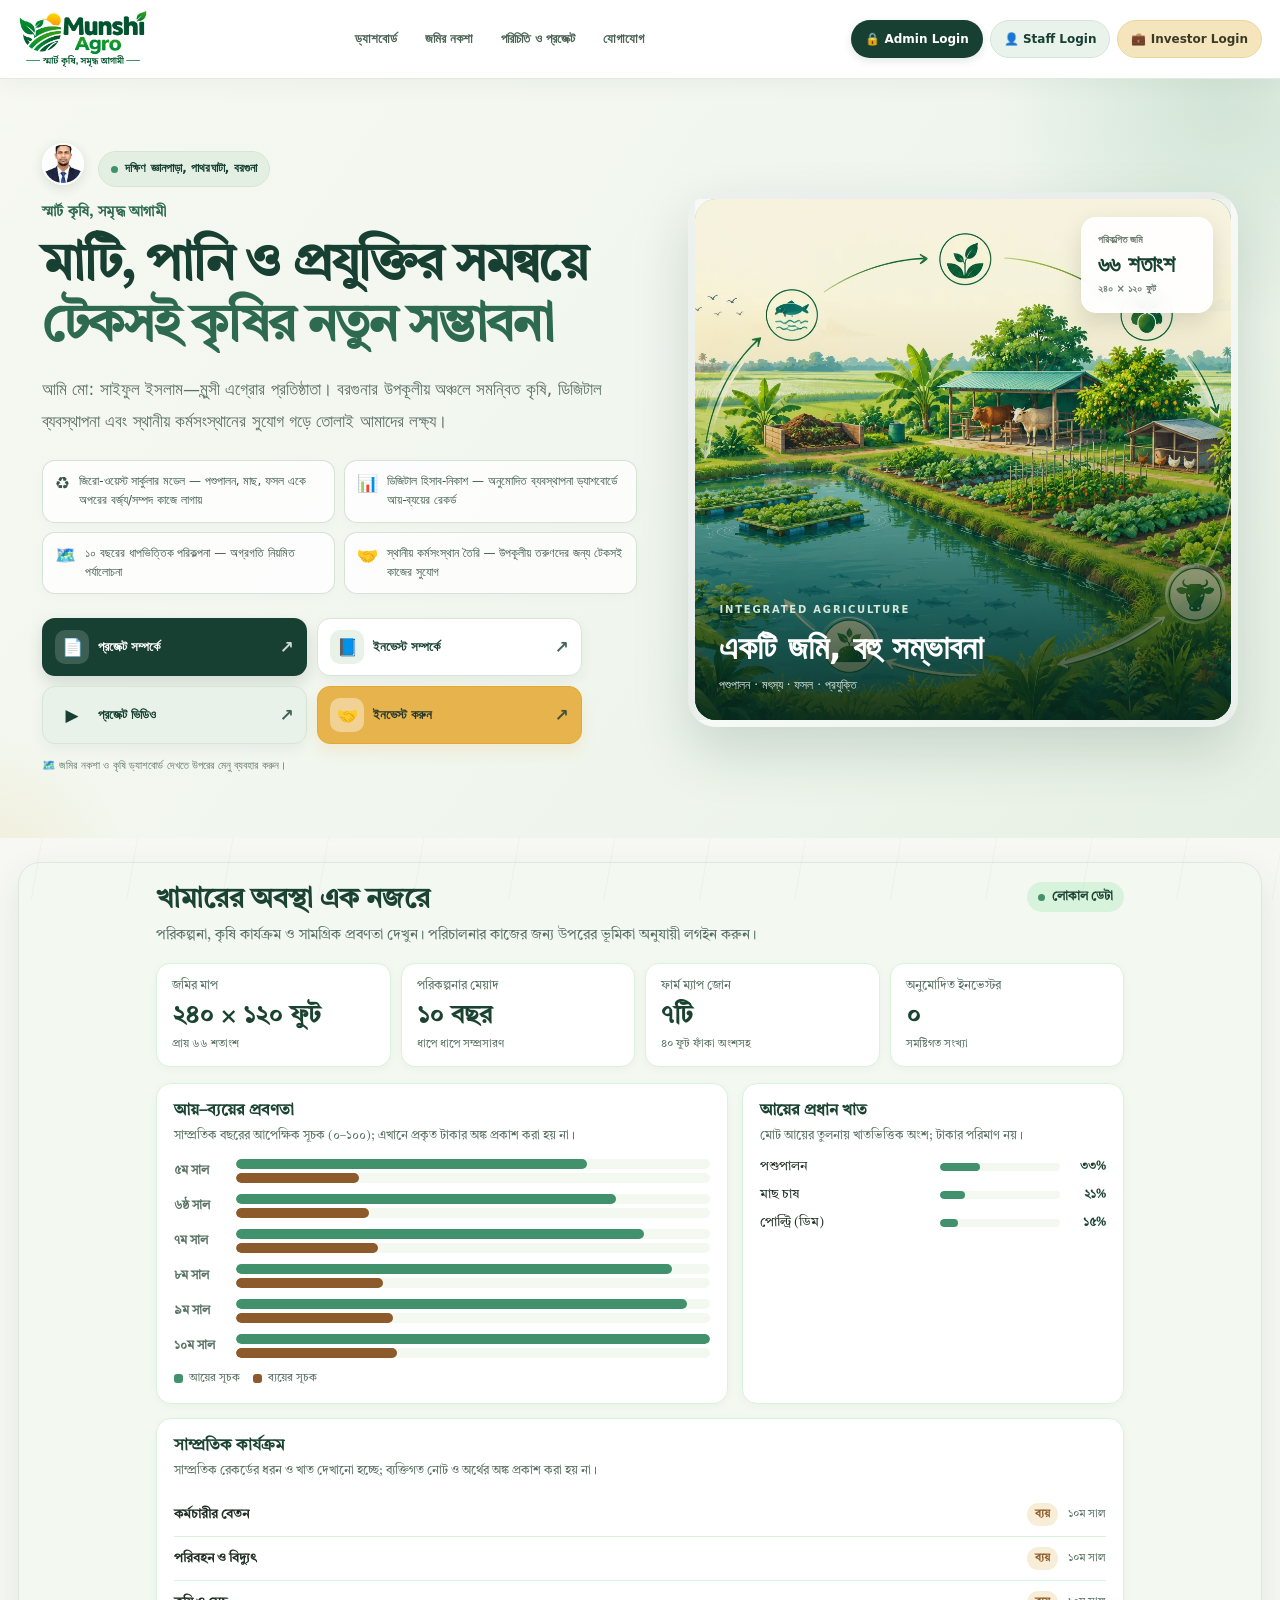
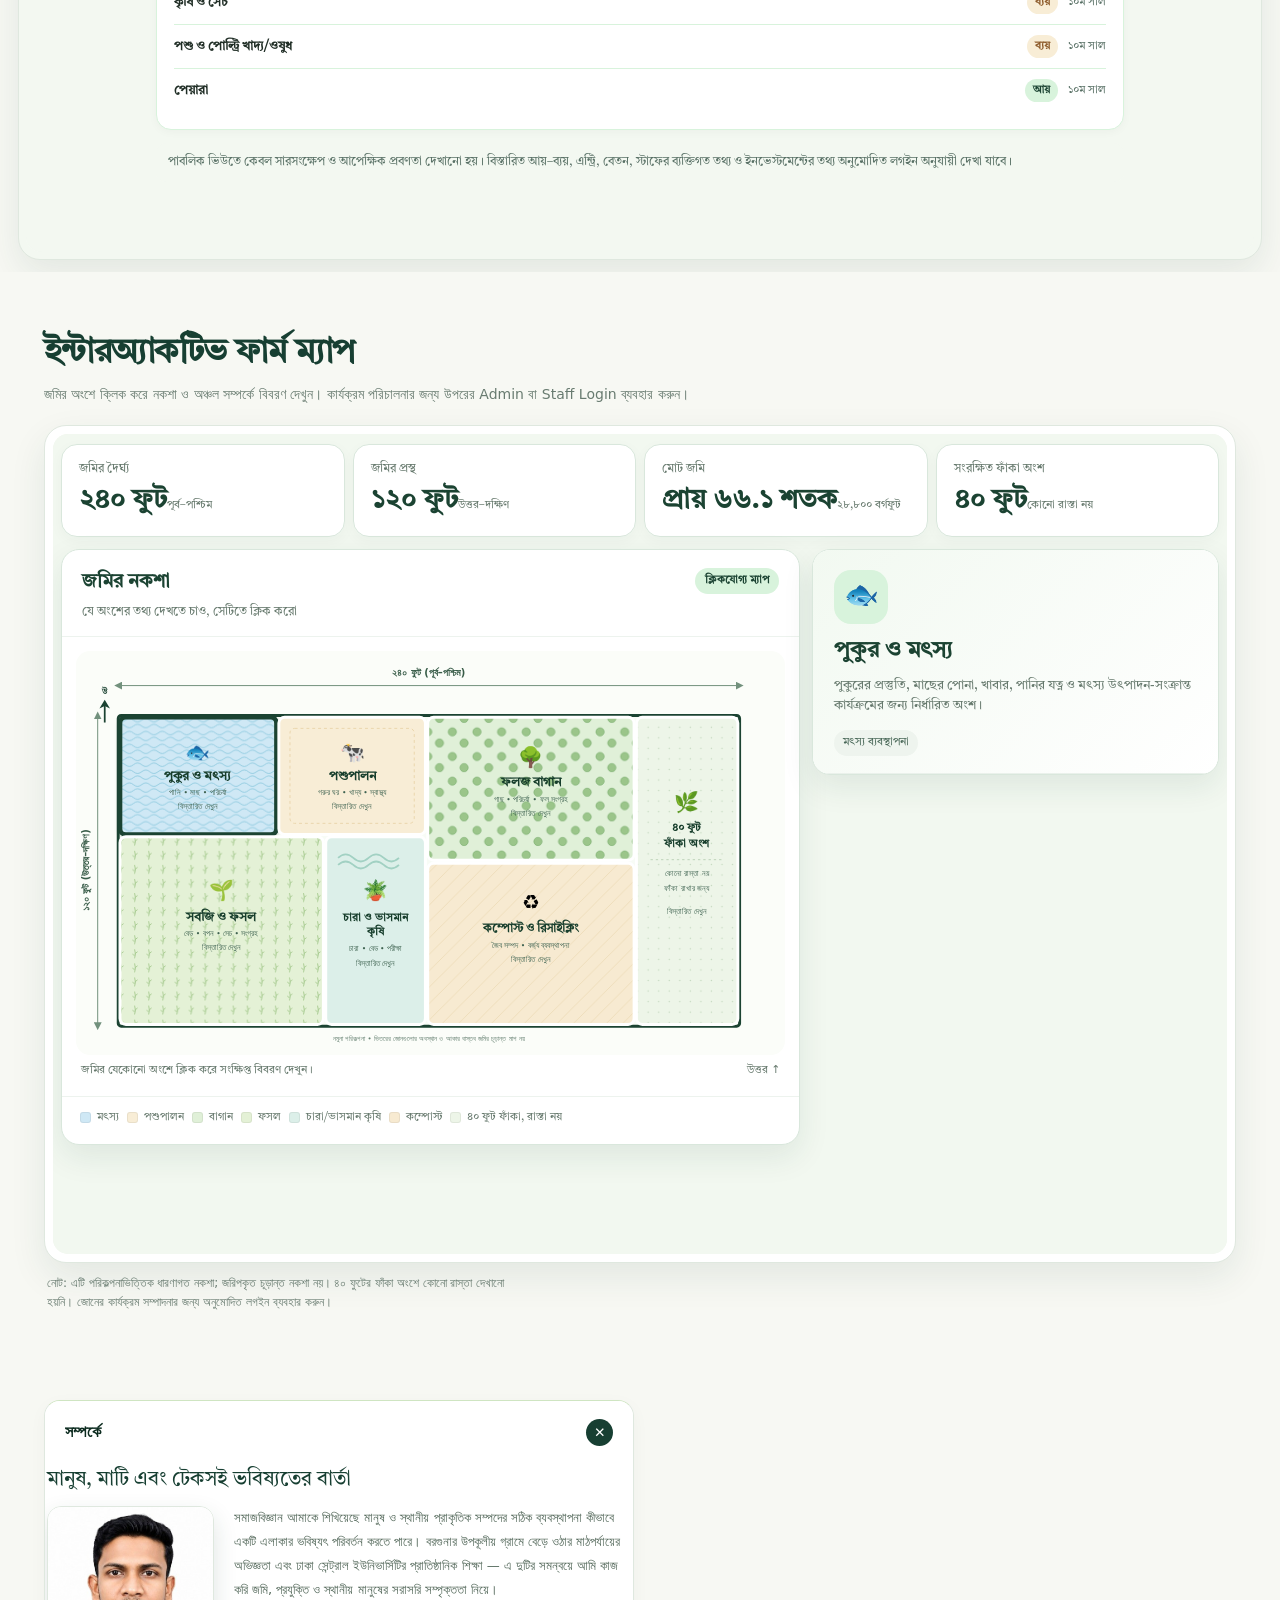
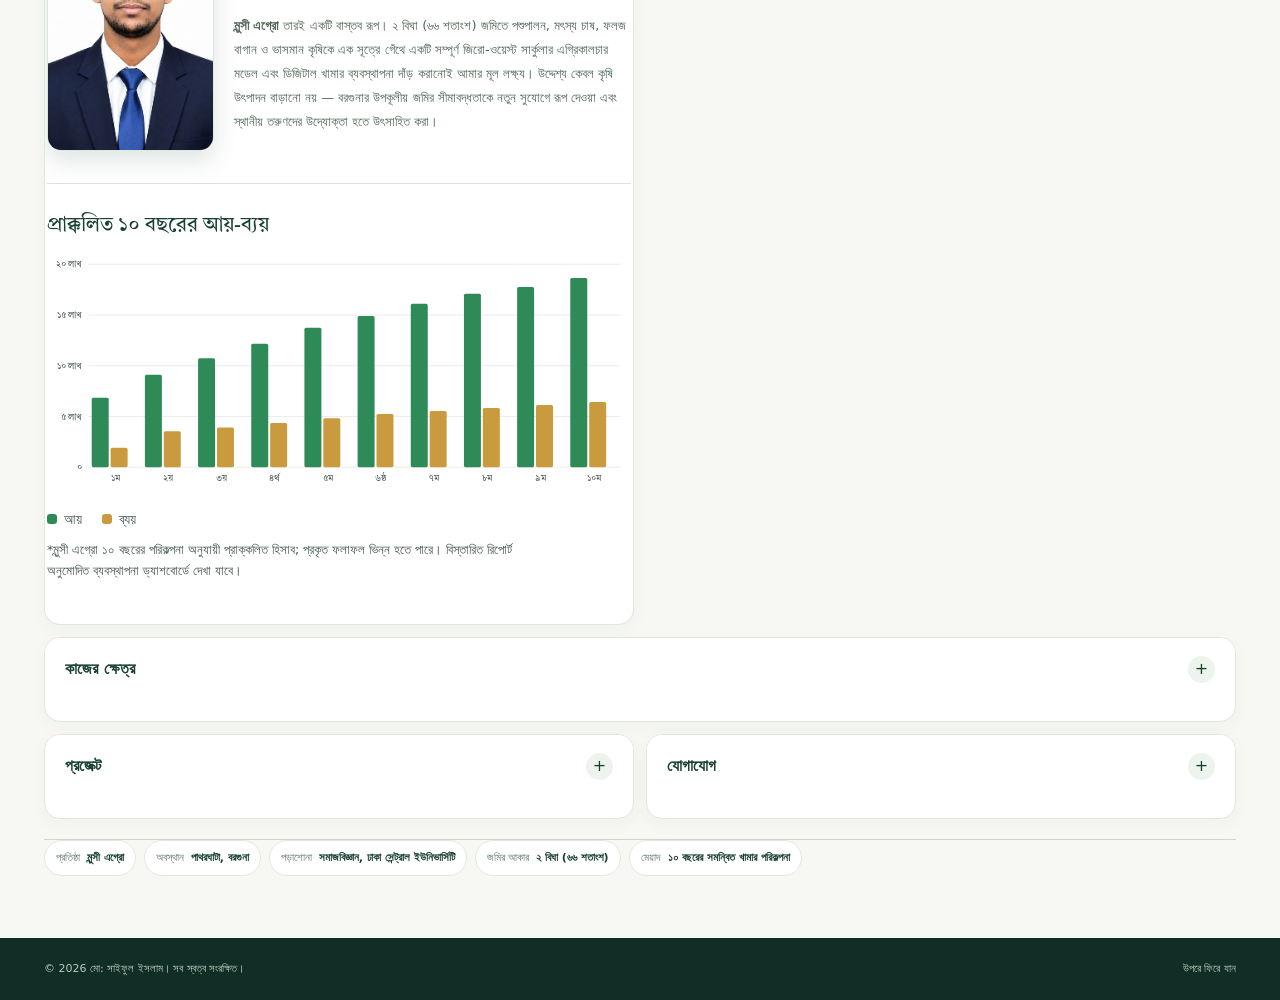
==== commit 2ec6ef64: "Add files via upload" ====
--- a/index.html
+++ b/index.html
@@ -112,14 +112,23 @@
   .pitch-points{display:grid;grid-template-columns:repeat(2,minmax(0,1fr));gap:9px;margin:23px 0 24px;padding:0;list-style:none}
   .pitch-points li{display:flex;align-items:flex-start;gap:9px;padding:11px 12px;border:1px solid rgba(211,226,213,.95);border-radius:13px;background:rgba(255,255,255,.78);color:#395646;font-size:12px;line-height:1.6;box-shadow:0 3px 12px rgba(23,63,50,.025)}
   .pitch-icon{flex:none;font-size:17px;line-height:1.35}
-  .hero-actions{display:flex;align-items:center;gap:9px;flex-wrap:wrap;margin:0}
+  .hero-actions{display:grid;grid-template-columns:repeat(2,minmax(0,1fr));gap:10px;max-width:540px;margin:24px 0 0}
   .hero-actions .btn,.project-card .btn{display:inline-flex;align-items:center;justify-content:center;min-height:43px;padding:11px 15px;border-radius:11px;font:700 13px/1.3 system-ui,sans-serif;text-decoration:none;border:1px solid transparent;cursor:pointer;transition:transform .16s,box-shadow .16s,background .16s}
-  .hero-actions .btn:hover,.project-card .btn:hover{transform:translateY(-1px)}
-  .hero-cta-primary{background:var(--ma-forest)!important;color:#fff!important;box-shadow:0 7px 16px rgba(23,63,50,.15)}
-  .hero-cta-primary:hover{background:#0d3024!important}
-  .hero-cta-secondary{background:#fff!important;border-color:#d7e5d8!important;color:var(--ma-forest)!important}
-  .hero-actions .btn-whatsapp{background:#e7f3e9!important;color:#24623c!important;border-color:#d3e6d6!important}
-  .install-inline{display:inline-flex;gap:5px;align-items:center;flex-wrap:wrap}
+  .hero-actions .btn:hover,.project-card .btn:hover{transform:translateY(-2px)}
+  .hero-actions .hero-action-card{width:100%;min-width:0;display:flex;align-items:center;justify-content:space-between;gap:9px;padding:10px 12px;min-height:58px;text-align:left;border-radius:13px;box-shadow:0 5px 15px rgba(23,63,50,.055)}
+  .hero-action-label{display:flex;align-items:center;gap:9px;min-width:0}
+  .hero-action-icon{display:grid;place-items:center;flex:none;width:34px;height:34px;border-radius:10px;background:rgba(255,255,255,.16);font-size:17px}
+  .hero-action-text{font-size:12.5px;font-weight:800;line-height:1.4}
+  .hero-action-arrow{font-size:17px;opacity:.8;flex:none}
+  .hero-action-project{background:var(--ma-forest)!important;color:#fff!important;box-shadow:0 7px 16px rgba(23,63,50,.15)!important}
+  .hero-action-project:hover{background:#0d3024!important}
+  .hero-action-invest-info{background:#fff!important;border-color:#d7e5d8!important;color:var(--ma-forest)!important}
+  .hero-action-invest-info .hero-action-icon,.hero-action-videos .hero-action-icon{background:#e8f2e8}
+  .hero-action-videos{background:#e8f2e8!important;border-color:#d5e5d6!important;color:var(--ma-forest)!important}
+  .hero-action-invest-now{background:var(--ma-gold)!important;border-color:#e0a933!important;color:#24362b!important;box-shadow:0 7px 16px rgba(231,179,76,.18)!important}
+  .hero-action-invest-now .hero-action-icon{background:rgba(255,255,255,.4)}
+  .hero-support-note{margin-top:13px;color:#66796c;font-size:11px;line-height:1.7}
+  .install-inline{display:inline-flex;gap:5px;align-items:center;flex-wrap:wrap;margin-top:8px}
   .hero-visual{position:relative;min-height:450px;height:clamp(380px,42vw,535px);overflow:hidden;border:7px solid rgba(255,255,255,.9);border-radius:28px;background:linear-gradient(145deg,#a5c7a5,#3a7451 48%,#183f2e);box-shadow:0 24px 55px rgba(23,63,50,.17)}
   .hero-visual>img{position:absolute;inset:0;width:100%;height:100%;object-fit:cover;object-position:center;display:block}
   .hero-visual-shade{position:absolute;inset:0;background:linear-gradient(180deg,rgba(9,37,26,.02) 20%,rgba(9,37,26,.12) 46%,rgba(9,37,26,.83) 100%);pointer-events:none}
@@ -239,8 +248,8 @@
     .hero-tagline{font-size:12px}.hero-copy h1{font-size:33px;line-height:1.22;margin-bottom:13px}
     .hero-lede{font-size:13.5px;line-height:1.8}
     .pitch-points{grid-template-columns:1fr;gap:7px;margin:17px 0}.pitch-points li{font-size:12px;padding:10px 11px}
-    .hero-actions{display:grid;grid-template-columns:1fr 1fr;gap:8px}.hero-actions .btn{width:100%;min-height:43px;font-size:11.5px;padding:10px 8px}
-    .hero-actions .btn-whatsapp{grid-column:1/-1}.hero-visual{height:310px;min-height:260px}.hero-visual-caption{left:16px;right:16px;bottom:16px}.hero-visual-caption strong{font-size:23px}.hero-floating-stat{top:12px;right:12px;padding:10px 12px;min-width:114px}.hero-floating-stat strong{font-size:19px}
+    .hero-actions{grid-template-columns:1fr 1fr;gap:8px;margin-top:19px}.hero-actions .btn{width:100%;min-height:51px;font-size:11.5px;padding:9px 8px}.hero-action-icon{width:29px;height:29px;font-size:15px;border-radius:8px}.hero-action-text{font-size:11px}.hero-action-arrow{font-size:15px}.hero-support-note{font-size:10.5px}
+    .hero-visual{height:310px;min-height:260px}.hero-visual-caption{left:16px;right:16px;bottom:16px}.hero-visual-caption strong{font-size:23px}.hero-floating-stat{top:12px;right:12px;padding:10px 12px;min-width:114px}.hero-floating-stat strong{font-size:19px}
     .workspace-head{align-items:flex-start;flex-direction:column}.workspace-head .workspace-toggle{width:auto}#heroTrackerFrame{min-height:660px;height:740px}
     .farm-map-heading{align-items:flex-start;flex-direction:column}.farm-map-heading h2{font-size:25px}.farm-map-heading p{font-size:12.5px}#farmMapFrame{height:1050px}
     .dashboard-section{padding:16px 0 38px}.accordion-header{padding:15px 16px;font-size:14px}.accordion-panel{padding:0 15px 16px}.accordion-panel h3{font-size:18px}
@@ -349,19 +358,29 @@
           <li><span class="pitch-icon" aria-hidden="true">🗺️</span>১০ বছরের ধাপভিত্তিক পরিকল্পনা — অগ্রগতি নিয়মিত পর্যালোচনা</li>
           <li><span class="pitch-icon" aria-hidden="true">🤝</span>স্থানীয় কর্মসংস্থান তৈরি — উপকূলীয় তরুণদের জন্য টেকসই কাজের সুযোগ</li>
         </ul>
-        <div class="hero-actions">
-          <a href="#farm-map" class="btn btn-primary hero-cta-primary">🗺️ খামারের নকশা দেখুন</a>
-          <a href="#public-dashboard" class="btn btn-ghost hero-cta-secondary">📊 কৃষি ড্যাশবোর্ড</a>
-          <a href="https://wa.me/8801581477854" class="btn btn-whatsapp" target="_blank" rel="noopener">💬 যোগাযোগ করুন</a>
-          <span class="install-inline" id="installPill" hidden>
-            <button type="button" class="btn btn-ghost install-btn-inline" id="installBtn">📲 অ্যাপ ইনস্টল করুন</button>
-            <button type="button" class="install-close-inline" id="installClose" aria-label="বন্ধ করুন">✕</button>
-            <span class="install-hint" id="installHint" hidden>Safari-তে নিচের শেয়ার (⬆️) বাটন চেপে "Add to Home Screen" বাছুন।</span>
-          </span>
-        </div>
+        <div class="hero-actions" aria-label="প্রজেক্ট ও বিনিয়োগের দ্রুত অপশন">
+          <button type="button" class="btn hero-action-card hero-action-project" data-dashboard-action="btnProjectInfo">
+            <span class="hero-action-label"><span class="hero-action-icon" aria-hidden="true">📄</span><span class="hero-action-text">প্রজেক্ট সম্পর্কে</span></span><span class="hero-action-arrow" aria-hidden="true">↗</span>
+          </button>
+          <button type="button" class="btn hero-action-card hero-action-invest-info" data-dashboard-action="btnInvestInfo">
+            <span class="hero-action-label"><span class="hero-action-icon" aria-hidden="true">📘</span><span class="hero-action-text">ইনভেস্ট সম্পর্কে</span></span><span class="hero-action-arrow" aria-hidden="true">↗</span>
+          </button>
+          <button type="button" class="btn hero-action-card hero-action-videos" data-dashboard-action="btnVideos">
+            <span class="hero-action-label"><span class="hero-action-icon" aria-hidden="true">▶️</span><span class="hero-action-text">প্রজেক্ট ভিডিও</span></span><span class="hero-action-arrow" aria-hidden="true">↗</span>
+          </button>
+          <button type="button" class="btn hero-action-card hero-action-invest-now" data-dashboard-action="btnInvestNow">
+            <span class="hero-action-label"><span class="hero-action-icon" aria-hidden="true">🤝</span><span class="hero-action-text">ইনভেস্ট করুন</span></span><span class="hero-action-arrow" aria-hidden="true">↗</span>
+          </button>
+        </div>
+        <div class="hero-support-note">🗺️ জমির নকশা ও কৃষি ড্যাশবোর্ড দেখতে উপরের মেনু ব্যবহার করুন।</div>
+        <span class="install-inline" id="installPill" hidden>
+          <button type="button" class="btn btn-ghost install-btn-inline" id="installBtn">📲 অ্যাপ ইনস্টল করুন</button>
+          <button type="button" class="install-close-inline" id="installClose" aria-label="বন্ধ করুন">✕</button>
+          <span class="install-hint" id="installHint" hidden>Safari-তে নিচের শেয়ার (⬆️) বাটন চেপে "Add to Home Screen" বাছুন।</span>
+        </span>
       </div>
       <aside class="hero-visual" aria-label="মুন্সী এগ্রোর সমন্বিত কৃষি পরিকল্পনা">
-          <img src="cover.jpg" alt="মুন্সী এগ্রোর কৃষি উদ্যোগের প্রচ্ছদচিত্র" loading="eager" onerror="this.style.display='none'">
+          <img src="munshi-agro-integrated-farm.webp" alt="মুন্সী এগ্রোর সমন্বিত কৃষি—পুকুর, ভাসমান সবজি, ফসল, ফলজ বাগান ও পশুপালনের ভেক্টর-স্টাইল চিত্র" loading="eager" decoding="async">
           <div class="hero-visual-shade"></div>
           <div class="hero-visual-caption">
             <span class="visual-kicker">INTEGRATED AGRICULTURE</span>
@@ -749,6 +768,8 @@
   function clickDashboardAction(actionId) {
     pendingRole = null;
     if (activeRole) setDashboardMode(true);
+    // Public action buttons open existing modals inside dashboard.html; bring that iframe into view first.
+    workspace.scrollIntoView({top:0, behavior:'smooth', block:'start'});
     if (!frameReady) { pendingAction = actionId; return; }
     try {
       const target = frame.contentDocument && frame.contentDocument.getElementById(actionId);
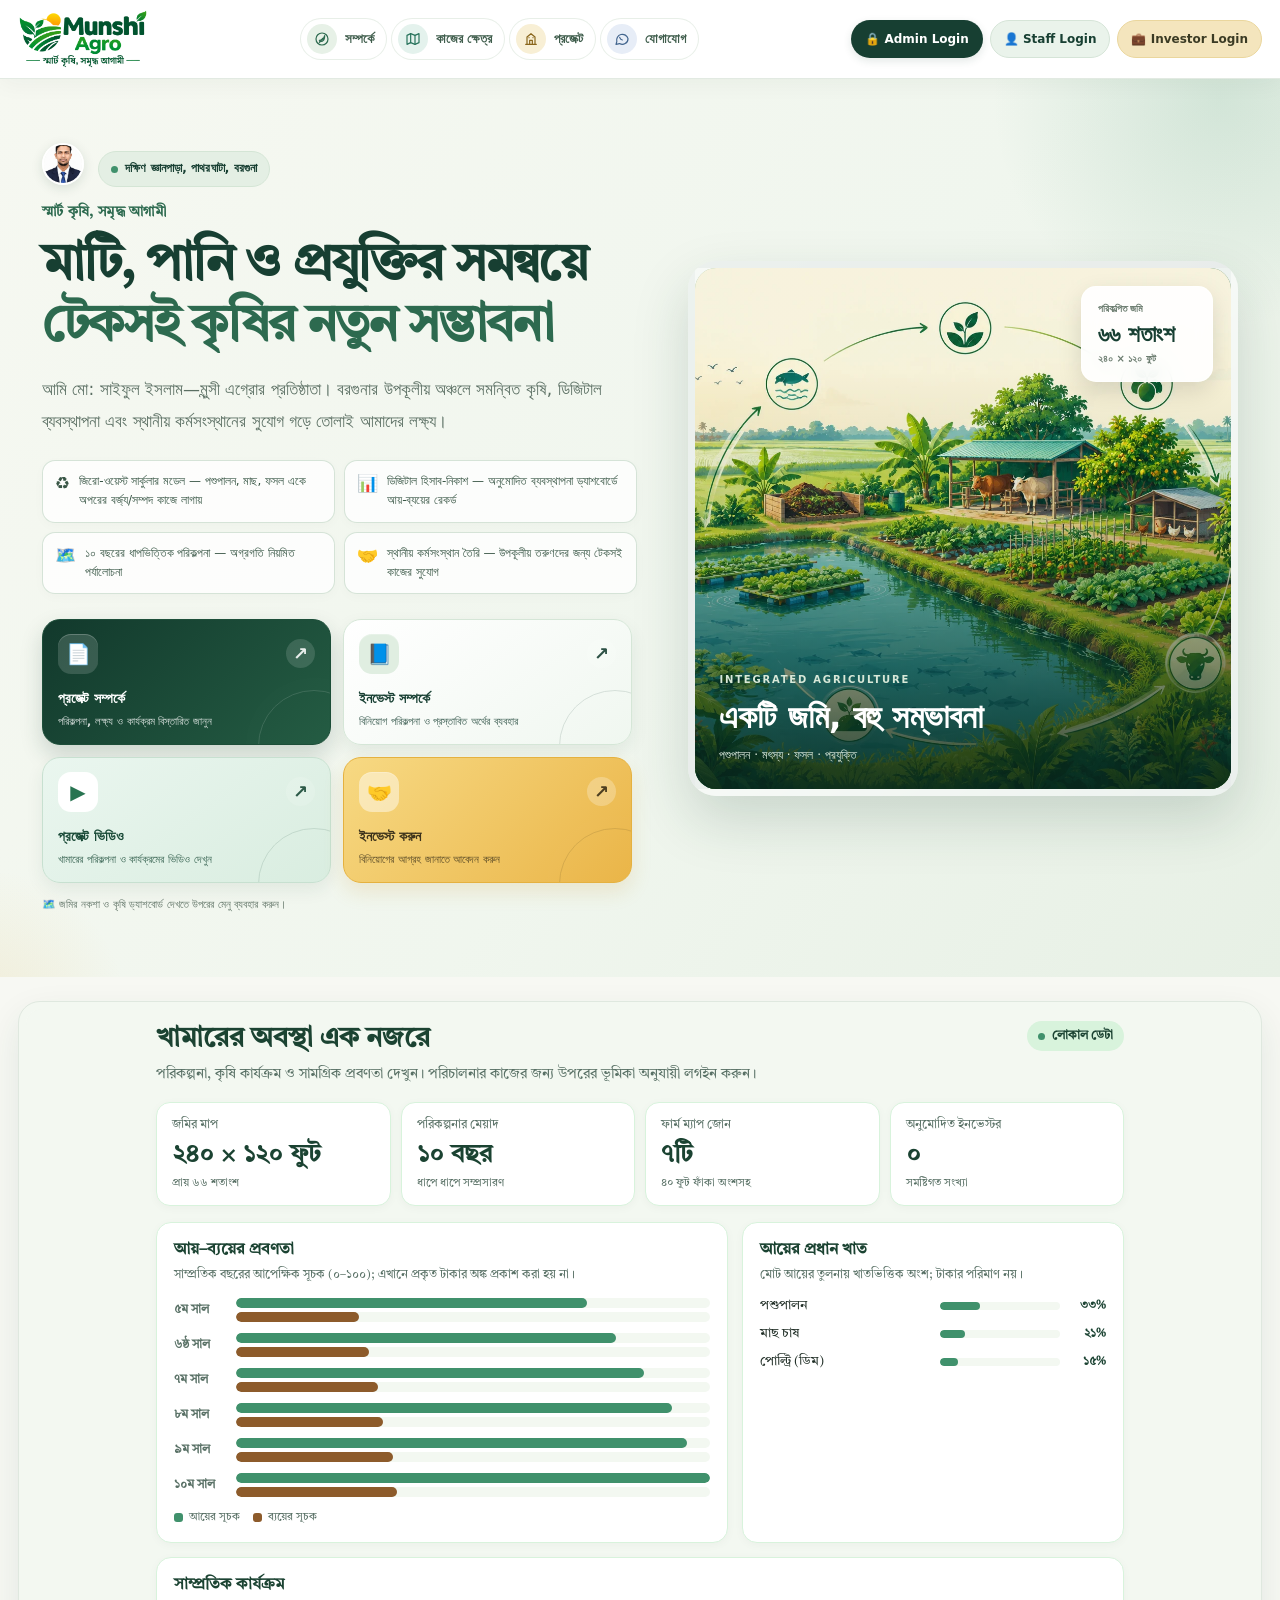
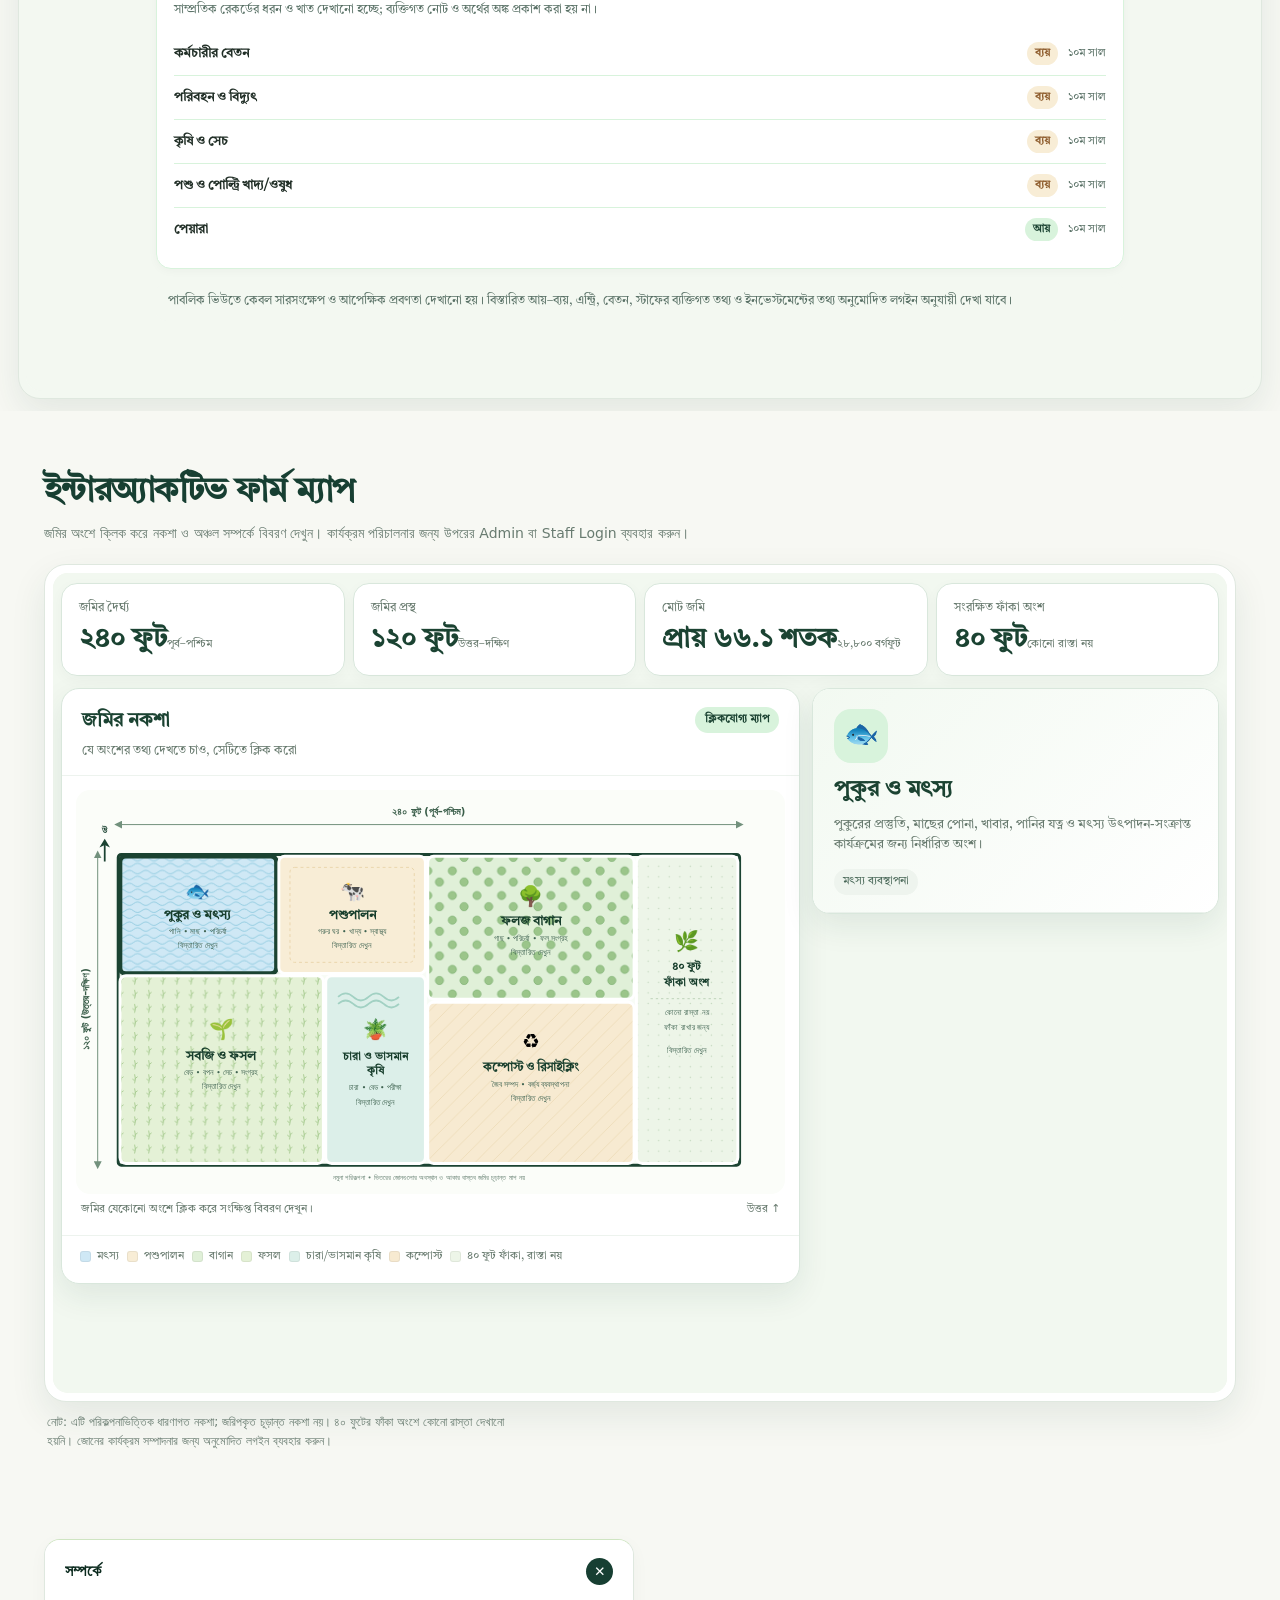
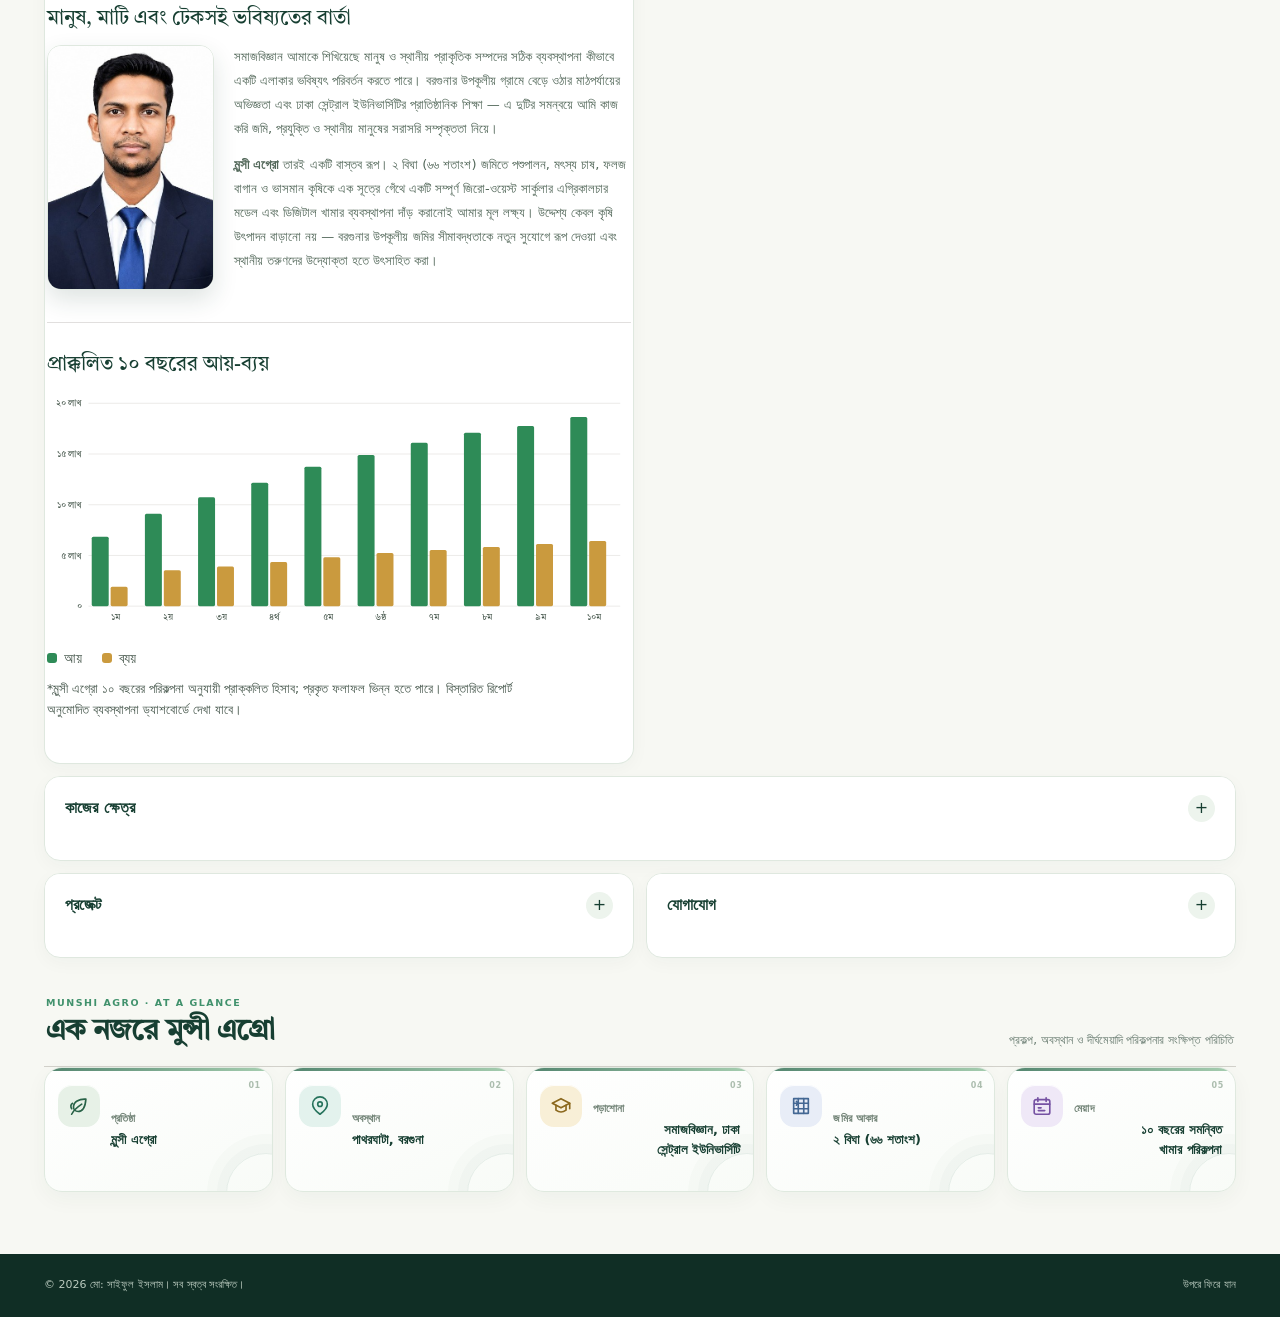
==== commit a4c5eebf: "Add files via upload" ====
--- a/index.html
+++ b/index.html
@@ -78,8 +78,14 @@
   .brand{display:flex;align-items:center;flex:none;text-decoration:none}
   .brand-logo{display:block;width:130px;max-width:100%;height:auto;max-height:58px;object-fit:contain}
   .site-nav{position:static!important;inset:auto!important;display:flex!important;flex-direction:row!important;align-items:center;justify-content:center;gap:4px;flex:1;min-width:0;margin:0 4px;padding:0;background:transparent!important;border:0!important;border-radius:0!important;box-shadow:none!important;opacity:1!important;visibility:visible!important;transform:none!important;max-height:none!important}
-  .site-nav a{color:#4c6356;text-decoration:none;font-size:13px;font-weight:650;padding:10px 12px;border-radius:999px;white-space:nowrap;transition:background .18s,color .18s}
-  .site-nav a:hover,.site-nav a:focus-visible{background:var(--ma-mint);color:var(--ma-forest)}
+  .site-nav a{display:inline-flex;align-items:center;gap:8px;color:#3f5d4c;text-decoration:none;font-size:12.5px;font-weight:750;padding:5px 12px 5px 6px;border:1px solid rgba(223,232,223,.7);border-radius:999px;background:rgba(255,255,255,.56);white-space:nowrap;transition:background .18s,color .18s,transform .18s,box-shadow .18s,border-color .18s}
+  .nav-link-icon{display:grid;place-items:center;flex:none;width:30px;height:30px;border-radius:50%;background:#e7f1e7;color:#2d6a4f;transition:transform .2s,background .2s}
+  .nav-link-icon svg{display:block;width:16px;height:16px}
+  .site-nav a:nth-child(2) .nav-link-icon{background:#e4f2ed;color:#28735c}
+  .site-nav a:nth-child(3) .nav-link-icon{background:#f8efd5;color:#89651b}
+  .site-nav a:nth-child(4) .nav-link-icon{background:#e7edf7;color:#42658e}
+  .site-nav a:hover,.site-nav a:focus-visible{background:#fff;color:var(--ma-forest);border-color:#cbdccb;box-shadow:0 7px 18px rgba(23,63,50,.08);transform:translateY(-1px)}
+  .site-nav a:hover .nav-link-icon,.site-nav a:focus-visible .nav-link-icon{transform:scale(1.06);background:#d9eadb}
   .nav-toggle{display:none!important}
   .role-login-controls{display:flex;align-items:center;justify-content:flex-end;gap:7px;flex:none;margin-left:0}
   .role-login-btn,.workspace-toggle{font:700 12px/1.2 system-ui,sans-serif;border:1px solid transparent;border-radius:999px;padding:11px 13px;cursor:pointer;white-space:nowrap;transition:transform .16s,background .16s,box-shadow .16s}
@@ -112,21 +118,32 @@
   .pitch-points{display:grid;grid-template-columns:repeat(2,minmax(0,1fr));gap:9px;margin:23px 0 24px;padding:0;list-style:none}
   .pitch-points li{display:flex;align-items:flex-start;gap:9px;padding:11px 12px;border:1px solid rgba(211,226,213,.95);border-radius:13px;background:rgba(255,255,255,.78);color:#395646;font-size:12px;line-height:1.6;box-shadow:0 3px 12px rgba(23,63,50,.025)}
   .pitch-icon{flex:none;font-size:17px;line-height:1.35}
-  .hero-actions{display:grid;grid-template-columns:repeat(2,minmax(0,1fr));gap:10px;max-width:540px;margin:24px 0 0}
-  .hero-actions .btn,.project-card .btn{display:inline-flex;align-items:center;justify-content:center;min-height:43px;padding:11px 15px;border-radius:11px;font:700 13px/1.3 system-ui,sans-serif;text-decoration:none;border:1px solid transparent;cursor:pointer;transition:transform .16s,box-shadow .16s,background .16s}
-  .hero-actions .btn:hover,.project-card .btn:hover{transform:translateY(-2px)}
-  .hero-actions .hero-action-card{width:100%;min-width:0;display:flex;align-items:center;justify-content:space-between;gap:9px;padding:10px 12px;min-height:58px;text-align:left;border-radius:13px;box-shadow:0 5px 15px rgba(23,63,50,.055)}
-  .hero-action-label{display:flex;align-items:center;gap:9px;min-width:0}
-  .hero-action-icon{display:grid;place-items:center;flex:none;width:34px;height:34px;border-radius:10px;background:rgba(255,255,255,.16);font-size:17px}
-  .hero-action-text{font-size:12.5px;font-weight:800;line-height:1.4}
-  .hero-action-arrow{font-size:17px;opacity:.8;flex:none}
-  .hero-action-project{background:var(--ma-forest)!important;color:#fff!important;box-shadow:0 7px 16px rgba(23,63,50,.15)!important}
-  .hero-action-project:hover{background:#0d3024!important}
-  .hero-action-invest-info{background:#fff!important;border-color:#d7e5d8!important;color:var(--ma-forest)!important}
-  .hero-action-invest-info .hero-action-icon,.hero-action-videos .hero-action-icon{background:#e8f2e8}
-  .hero-action-videos{background:#e8f2e8!important;border-color:#d5e5d6!important;color:var(--ma-forest)!important}
-  .hero-action-invest-now{background:var(--ma-gold)!important;border-color:#e0a933!important;color:#24362b!important;box-shadow:0 7px 16px rgba(231,179,76,.18)!important}
-  .hero-action-invest-now .hero-action-icon{background:rgba(255,255,255,.4)}
+  .hero-actions{display:grid;grid-template-columns:repeat(2,minmax(0,1fr));gap:12px;max-width:590px;margin:25px 0 0}
+  .hero-actions .btn,.project-card .btn{display:inline-flex;align-items:center;justify-content:center;min-height:43px;padding:11px 15px;border-radius:11px;font:700 13px/1.3 system-ui,sans-serif;text-decoration:none;border:1px solid transparent;cursor:pointer;transition:transform .2s,box-shadow .2s,background .2s,border-color .2s}
+  .hero-actions .btn:hover,.project-card .btn:hover{transform:translateY(-3px)}
+  .hero-actions .hero-action-card{position:relative;isolation:isolate;overflow:hidden;width:100%;min-width:0;display:flex;flex-direction:column;align-items:stretch;justify-content:space-between;gap:13px;padding:14px 15px;min-height:126px;text-align:left;border-radius:18px;border:1px solid transparent;box-shadow:0 7px 18px rgba(23,63,50,.075)}
+  .hero-actions .hero-action-card:before{content:"";position:absolute;z-index:-1;width:110px;height:110px;right:-40px;bottom:-58px;border-radius:50%;border:1px solid currentColor;opacity:.13;box-shadow:0 0 0 12px rgba(255,255,255,.045),0 0 0 25px rgba(255,255,255,.035)}
+  .hero-action-top{display:flex;align-items:center;justify-content:space-between;gap:8px}
+  .hero-action-icon{display:grid;place-items:center;flex:none;width:40px;height:40px;border-radius:13px;background:rgba(255,255,255,.18);font-size:20px;box-shadow:inset 0 1px 0 rgba(255,255,255,.22)}
+  .hero-action-arrow{display:grid;place-items:center;width:29px;height:29px;border-radius:50%;font-size:18px;line-height:1;background:rgba(255,255,255,.15);opacity:.9;flex:none;transition:transform .2s,background .2s}
+  .hero-action-card:hover .hero-action-arrow{transform:translate(2px,-2px);background:rgba(255,255,255,.24)}
+  .hero-action-content{display:flex;flex-direction:column;gap:5px;min-width:0}
+  .hero-action-text{font-size:14px;font-weight:850;line-height:1.38;letter-spacing:-.01em}
+  .hero-action-subtext{font-size:11px;font-weight:550;line-height:1.55;opacity:.82;max-width:28ch}
+  .hero-action-project{background:linear-gradient(135deg,#12392c 0%,#245c43 100%)!important;color:#fff!important;border-color:#1d4e39!important;box-shadow:0 10px 22px rgba(23,63,50,.18)!important}
+  .hero-action-project:hover{background:linear-gradient(135deg,#0d3024 0%,#1e5039 100%)!important;box-shadow:0 14px 25px rgba(23,63,50,.22)!important}
+  .hero-action-project .hero-action-icon{background:rgba(255,255,255,.15)}
+  .hero-action-invest-info{background:linear-gradient(145deg,#fff 0%,#f0f7f0 100%)!important;border-color:#d5e6d7!important;color:var(--ma-forest)!important}
+  .hero-action-invest-info:hover{background:linear-gradient(145deg,#fff 0%,#e8f4e9 100%)!important;border-color:#b9d7bf!important;box-shadow:0 12px 24px rgba(23,63,50,.10)!important}
+  .hero-action-invest-info .hero-action-icon{background:#e0eee1;color:#245c43}
+  .hero-action-videos{background:linear-gradient(145deg,#eaf6ef 0%,#d9ede0 100%)!important;border-color:#c7e0d0!important;color:#194a37!important}
+  .hero-action-videos:hover{background:linear-gradient(145deg,#e2f3e8 0%,#cce7d6 100%)!important;box-shadow:0 12px 24px rgba(23,63,50,.11)!important}
+  .hero-action-videos .hero-action-icon{background:#fff;color:#287451}
+  .hero-action-invest-now{background:linear-gradient(135deg,#f7d983 0%,#eab548 100%)!important;border-color:#e5b13f!important;color:#3c321b!important;box-shadow:0 9px 20px rgba(204,149,35,.16)!important}
+  .hero-action-invest-now:hover{background:linear-gradient(135deg,#ffdf8d 0%,#e9aa30 100%)!important;box-shadow:0 13px 24px rgba(204,149,35,.23)!important}
+  .hero-action-invest-now .hero-action-icon{background:rgba(255,255,255,.45);color:#765312}
+  .hero-action-invest-now .hero-action-arrow{background:rgba(255,255,255,.28)}
+  .hero-actions .hero-action-card:focus-visible{outline:3px solid #68a77e;outline-offset:3px}
   .hero-support-note{margin-top:13px;color:#66796c;font-size:11px;line-height:1.7}
   .install-inline{display:inline-flex;gap:5px;align-items:center;flex-wrap:wrap;margin-top:8px}
   .hero-visual{position:relative;min-height:450px;height:clamp(380px,42vw,535px);overflow:hidden;border:7px solid rgba(255,255,255,.9);border-radius:28px;background:linear-gradient(145deg,#a5c7a5,#3a7451 48%,#183f2e);box-shadow:0 24px 55px rgba(23,63,50,.17)}
@@ -206,9 +223,23 @@
   .contact-label{font-size:11px;color:var(--ma-muted);font-weight:750}
   .contact-list a{color:var(--ma-green);font-weight:650;text-decoration:none}
   .contact-list a:hover{text-decoration:underline}
-  .field-notes-block{display:flex;gap:8px;flex-wrap:wrap;list-style:none;margin:20px 0 0;padding:0}
-  .field-notes-block li{display:flex;gap:7px;align-items:center;padding:8px 11px;background:#fff;border:1px solid var(--ma-line);border-radius:999px;font-size:11px}
-  .fn-label{color:var(--ma-muted)}.fn-value{color:var(--ma-forest);font-weight:750}
+  .field-notes-heading{display:flex;align-items:flex-end;justify-content:space-between;gap:18px;margin:38px 0 16px;padding:0 2px}
+  .field-notes-title{display:flex;flex-direction:column;gap:5px;min-width:0}
+  .field-notes-kicker{color:var(--ma-leaf);font-size:9.5px;font-weight:850;letter-spacing:.16em;line-height:1.4}
+  .field-notes-heading h3{margin:0;color:var(--ma-forest);font-size:clamp(22px,2.6vw,29px);font-weight:850;line-height:1.25;letter-spacing:-.025em}
+  .field-notes-heading p{max-width:360px;margin:0;color:var(--ma-muted);font-size:12px;line-height:1.7;text-align:right}
+  .field-notes-block{display:grid;grid-template-columns:repeat(5,minmax(0,1fr));gap:12px;align-items:stretch;list-style:none;margin:0;padding:0}
+  .field-notes-block li{position:relative;isolation:isolate;display:grid;grid-template-columns:42px minmax(0,1fr);align-items:center;gap:11px;min-width:0;min-height:125px;padding:17px 13px 16px;border:1px solid #dfe9df;border-radius:18px;background:linear-gradient(155deg,#fff 0%,#f8fbf7 100%);box-shadow:0 7px 22px rgba(23,63,50,.045);overflow:hidden;transition:transform .2s,box-shadow .2s,border-color .2s}
+  .field-notes-block li:before{content:"";position:absolute;z-index:-1;top:0;left:0;right:0;height:3px;background:linear-gradient(90deg,#2d6a4f,#94c4a0);opacity:.82}
+  .field-notes-block li:after{content:"";position:absolute;z-index:-1;width:78px;height:78px;right:-34px;bottom:-42px;border:1px solid rgba(45,106,79,.1);border-radius:50%;box-shadow:0 0 0 9px rgba(45,106,79,.025),0 0 0 19px rgba(45,106,79,.018)}
+  .field-notes-block li:hover{transform:translateY(-3px);border-color:#c7dcc9;box-shadow:0 13px 28px rgba(23,63,50,.085)}
+  .fn-icon{display:grid;place-items:center;align-self:start;width:42px;height:42px;border-radius:14px;background:#e7f1e7;color:#286247;box-shadow:inset 0 1px 0 rgba(255,255,255,.85)}
+  .fn-icon svg{display:block;width:22px;height:22px}
+  .fact-location .fn-icon{background:#e3f2ed;color:#26735c}.fact-education .fn-icon{background:#f8efd7;color:#8b681d}.fact-land .fn-icon{background:#e8edf7;color:#436793}.fact-plan .fn-icon{background:#efe8f7;color:#7652a3}
+  .fn-copy{display:flex;flex-direction:column;align-items:flex-start;gap:5px;min-width:0}
+  .fn-label{color:#708275;font-size:10.5px;font-weight:700;line-height:1.35;letter-spacing:.015em}
+  .fn-value{color:var(--ma-forest);font-size:13px;font-weight:800;line-height:1.55;overflow-wrap:anywhere;text-wrap:pretty}
+  .fn-index{position:absolute;right:11px;top:11px;color:#a3b6a6;font-size:8px;font-weight:850;letter-spacing:.08em;opacity:.9}
   .site-footer{background:var(--ma-deep);color:#d8e6da;padding:22px 0}
   .site-footer .wrap{width:min(1240px,calc(100% - 36px));max-width:1240px;margin:0 auto;display:flex;justify-content:space-between;gap:15px;align-items:center;flex-wrap:wrap}
   .site-footer p{margin:0;font-size:11px}.site-footer a{color:#d8e6da;text-decoration:none}.site-footer a:hover{text-decoration:underline}
@@ -248,7 +279,7 @@
     .hero-tagline{font-size:12px}.hero-copy h1{font-size:33px;line-height:1.22;margin-bottom:13px}
     .hero-lede{font-size:13.5px;line-height:1.8}
     .pitch-points{grid-template-columns:1fr;gap:7px;margin:17px 0}.pitch-points li{font-size:12px;padding:10px 11px}
-    .hero-actions{grid-template-columns:1fr 1fr;gap:8px;margin-top:19px}.hero-actions .btn{width:100%;min-height:51px;font-size:11.5px;padding:9px 8px}.hero-action-icon{width:29px;height:29px;font-size:15px;border-radius:8px}.hero-action-text{font-size:11px}.hero-action-arrow{font-size:15px}.hero-support-note{font-size:10.5px}
+    .hero-actions{grid-template-columns:repeat(2,minmax(0,1fr));gap:9px;margin-top:20px}.hero-actions .hero-action-card{min-height:122px;padding:11px 10px;border-radius:15px;gap:10px}.hero-action-icon{width:32px;height:32px;font-size:16px;border-radius:10px}.hero-action-text{font-size:12px}.hero-action-subtext{font-size:10px;line-height:1.5}.hero-action-arrow{width:25px;height:25px;font-size:15px}.hero-support-note{font-size:10.5px}
     .hero-visual{height:310px;min-height:260px}.hero-visual-caption{left:16px;right:16px;bottom:16px}.hero-visual-caption strong{font-size:23px}.hero-floating-stat{top:12px;right:12px;padding:10px 12px;min-width:114px}.hero-floating-stat strong{font-size:19px}
     .workspace-head{align-items:flex-start;flex-direction:column}.workspace-head .workspace-toggle{width:auto}#heroTrackerFrame{min-height:660px;height:740px}
     .farm-map-heading{align-items:flex-start;flex-direction:column}.farm-map-heading h2{font-size:25px}.farm-map-heading p{font-size:12.5px}#farmMapFrame{height:1050px}
@@ -256,6 +287,34 @@
     .about-grid{grid-template-columns:1fr}.about-photo{width:125px;height:145px}.focus-grid{grid-template-columns:1fr}.project-gallery{grid-template-columns:1fr}.project-gallery img{height:180px}
     .field-notes-block{border-radius:14px}.field-notes-block li{width:100%;border-radius:11px}
     .site-footer .wrap{width:calc(100% - 24px)}
+  }
+  @media(max-width:1120px){
+    .field-notes-block{grid-template-columns:repeat(3,minmax(0,1fr))}
+    .site-nav a{font-size:11.5px;padding-right:9px;gap:6px}
+    .nav-link-icon{width:27px;height:27px}
+  }
+  @media(max-width:820px){
+    .site-nav a{padding:5px 10px 5px 5px;font-size:11.5px}
+    .nav-link-icon{width:27px;height:27px}
+    .field-notes-heading{align-items:flex-start;flex-direction:column;gap:6px;margin-top:28px}
+    .field-notes-heading p{text-align:left;max-width:unset}
+    .field-notes-block{grid-template-columns:repeat(2,minmax(0,1fr));gap:10px}
+    .field-notes-block li{min-height:116px;padding:15px 12px;grid-template-columns:38px minmax(0,1fr);gap:10px}
+    .fn-icon{width:38px;height:38px;border-radius:12px}.fn-icon svg{width:20px;height:20px}
+  }
+  @media(max-width:520px){
+    .site-nav{gap:5px!important}
+    .site-nav a{padding:4px 9px 4px 4px;font-size:10.5px;gap:5px}
+    .nav-link-icon{width:25px;height:25px}
+    .nav-link-icon svg{width:14px;height:14px}
+    .field-notes-heading{margin-top:25px;margin-bottom:13px}
+    .field-notes-kicker{font-size:8.5px}
+    .field-notes-heading h3{font-size:22px}
+    .field-notes-heading p{font-size:11px}
+    .field-notes-block{grid-template-columns:1fr;gap:9px}
+    .field-notes-block li{grid-template-columns:42px minmax(0,1fr);min-height:88px;padding:14px;gap:12px;border-radius:15px}
+    .fn-icon{width:42px;height:42px;border-radius:13px}.fn-icon svg{width:22px;height:22px}
+    .fn-value{font-size:13px}
   }
   @media(prefers-reduced-motion:reduce){html{scroll-behavior:auto}*,*:before,*:after{transition:none!important;animation:none!important}}
 </style>
@@ -276,10 +335,10 @@
       <span></span><span></span><span></span>
     </button>
     <nav class="site-nav" id="siteNav" aria-label="প্রধান মেনু">
-      <a href="#public-dashboard" data-nav>ড্যাশবোর্ড</a>
-      <a href="#farm-map" data-nav>জমির নকশা</a>
-      <a href="#dashboard" data-nav>পরিচিতি ও প্রজেক্ট</a>
-      <a href="#contact" data-nav>যোগাযোগ</a>
+      <a href="#about" data-nav><span class="nav-link-icon" aria-hidden="true"><svg viewBox="0 0 24 24" fill="none" stroke="currentColor" stroke-width="1.8" stroke-linecap="round" stroke-linejoin="round"><circle cx="12" cy="12" r="9"/><path d="M8 14c4 0 7-3 8-7 0 5-1 9-7 9"/><path d="M8 17l5-6"/></svg></span><span>সম্পর্কে</span></a>
+      <a href="#focus" data-nav><span class="nav-link-icon" aria-hidden="true"><svg viewBox="0 0 24 24" fill="none" stroke="currentColor" stroke-width="1.8" stroke-linecap="round" stroke-linejoin="round"><path d="M3 6.5 8.5 4 15 6.5 21 4v13.5L15 20l-6.5-2.5L3 20Z"/><path d="M8.5 4v13.5M15 6.5V20"/></svg></span><span>কাজের ক্ষেত্র</span></a>
+      <a href="#projects" data-nav><span class="nav-link-icon" aria-hidden="true"><svg viewBox="0 0 24 24" fill="none" stroke="currentColor" stroke-width="1.8" stroke-linecap="round" stroke-linejoin="round"><path d="M4 20h16M6 20V9l6-5 6 5v11"/><path d="M10 20v-6h4v6M9 10h.01M15 10h.01"/></svg></span><span>প্রজেক্ট</span></a>
+      <a href="#contact" data-nav><span class="nav-link-icon" aria-hidden="true"><svg viewBox="0 0 24 24" fill="none" stroke="currentColor" stroke-width="1.8" stroke-linecap="round" stroke-linejoin="round"><path d="M21 11.5a8.5 8.5 0 0 1-12.7 7.4L3 20l1.2-4.1A8.5 8.5 0 1 1 21 11.5Z"/><path d="M8.5 9.5c.6 2 2 3.4 4 4"/></svg></span><span>যোগাযোগ</span></a>
     </nav>
     <div class="role-login-controls" aria-label="ব্যবহারকারী লগইন">
       <button type="button" class="role-login-btn admin-role" data-role-login="admin" id="mainAdminLogin">🔒 Admin Login</button>
@@ -359,17 +418,21 @@
           <li><span class="pitch-icon" aria-hidden="true">🤝</span>স্থানীয় কর্মসংস্থান তৈরি — উপকূলীয় তরুণদের জন্য টেকসই কাজের সুযোগ</li>
         </ul>
         <div class="hero-actions" aria-label="প্রজেক্ট ও বিনিয়োগের দ্রুত অপশন">
-          <button type="button" class="btn hero-action-card hero-action-project" data-dashboard-action="btnProjectInfo">
-            <span class="hero-action-label"><span class="hero-action-icon" aria-hidden="true">📄</span><span class="hero-action-text">প্রজেক্ট সম্পর্কে</span></span><span class="hero-action-arrow" aria-hidden="true">↗</span>
+          <button type="button" class="btn hero-action-card hero-action-project" data-dashboard-action="btnProjectInfo" aria-label="প্রজেক্ট সম্পর্কে জানুন">
+            <span class="hero-action-top"><span class="hero-action-icon" aria-hidden="true">📄</span><span class="hero-action-arrow" aria-hidden="true">↗</span></span>
+            <span class="hero-action-content"><span class="hero-action-text">প্রজেক্ট সম্পর্কে</span><span class="hero-action-subtext">পরিকল্পনা, লক্ষ্য ও কার্যক্রম বিস্তারিত জানুন</span></span>
           </button>
-          <button type="button" class="btn hero-action-card hero-action-invest-info" data-dashboard-action="btnInvestInfo">
-            <span class="hero-action-label"><span class="hero-action-icon" aria-hidden="true">📘</span><span class="hero-action-text">ইনভেস্ট সম্পর্কে</span></span><span class="hero-action-arrow" aria-hidden="true">↗</span>
+          <button type="button" class="btn hero-action-card hero-action-invest-info" data-dashboard-action="btnInvestInfo" aria-label="ইনভেস্ট সম্পর্কে জানুন">
+            <span class="hero-action-top"><span class="hero-action-icon" aria-hidden="true">📘</span><span class="hero-action-arrow" aria-hidden="true">↗</span></span>
+            <span class="hero-action-content"><span class="hero-action-text">ইনভেস্ট সম্পর্কে</span><span class="hero-action-subtext">বিনিয়োগ পরিকল্পনা ও প্রস্তাবিত অর্থের ব্যবহার</span></span>
           </button>
-          <button type="button" class="btn hero-action-card hero-action-videos" data-dashboard-action="btnVideos">
-            <span class="hero-action-label"><span class="hero-action-icon" aria-hidden="true">▶️</span><span class="hero-action-text">প্রজেক্ট ভিডিও</span></span><span class="hero-action-arrow" aria-hidden="true">↗</span>
+          <button type="button" class="btn hero-action-card hero-action-videos" data-dashboard-action="btnVideos" aria-label="প্রজেক্ট ভিডিও দেখুন">
+            <span class="hero-action-top"><span class="hero-action-icon" aria-hidden="true">▶</span><span class="hero-action-arrow" aria-hidden="true">↗</span></span>
+            <span class="hero-action-content"><span class="hero-action-text">প্রজেক্ট ভিডিও</span><span class="hero-action-subtext">খামারের পরিকল্পনা ও কার্যক্রমের ভিডিও দেখুন</span></span>
           </button>
-          <button type="button" class="btn hero-action-card hero-action-invest-now" data-dashboard-action="btnInvestNow">
-            <span class="hero-action-label"><span class="hero-action-icon" aria-hidden="true">🤝</span><span class="hero-action-text">ইনভেস্ট করুন</span></span><span class="hero-action-arrow" aria-hidden="true">↗</span>
+          <button type="button" class="btn hero-action-card hero-action-invest-now" data-dashboard-action="btnInvestNow" aria-label="বিনিয়োগের আগ্রহ জানান">
+            <span class="hero-action-top"><span class="hero-action-icon" aria-hidden="true">🤝</span><span class="hero-action-arrow" aria-hidden="true">↗</span></span>
+            <span class="hero-action-content"><span class="hero-action-text">ইনভেস্ট করুন</span><span class="hero-action-subtext">বিনিয়োগের আগ্রহ জানাতে আবেদন করুন</span></span>
           </button>
         </div>
         <div class="hero-support-note">🗺️ জমির নকশা ও কৃষি ড্যাশবোর্ড দেখতে উপরের মেনু ব্যবহার করুন।</div>
@@ -642,12 +705,39 @@
         </div>
       </div>
 
-      <ul class="field-notes field-notes-block" aria-label="সংক্ষিপ্ত পরিচিতি">
-        <li><span class="fn-label">প্রতিষ্ঠা</span><span class="fn-value">মুন্সী এগ্রো</span></li>
-        <li><span class="fn-label">অবস্থান</span><span class="fn-value">পাথরঘাটা, বরগুনা</span></li>
-        <li><span class="fn-label">পড়াশোনা</span><span class="fn-value">সমাজবিজ্ঞান, ঢাকা সেন্ট্রাল ইউনিভার্সিটি</span></li>
-        <li><span class="fn-label">জমির আকার</span><span class="fn-value">২ বিঘা (৬৬ শতাংশ)</span></li>
-        <li><span class="fn-label">মেয়াদ</span><span class="fn-value">১০ বছরের সমন্বিত খামার পরিকল্পনা</span></li>
+      <div class="field-notes-heading">
+        <div class="field-notes-title">
+          <span class="field-notes-kicker">MUNSHI AGRO · AT A GLANCE</span>
+          <h3>এক নজরে মুন্সী এগ্রো</h3>
+        </div>
+        <p>প্রকল্প, অবস্থান ও দীর্ঘমেয়াদি পরিকল্পনার সংক্ষিপ্ত পরিচিতি</p>
+      </div>
+      <ul class="field-notes field-notes-block" aria-label="মুন্সী এগ্রোর সংক্ষিপ্ত পরিচিতি">
+        <li class="fact-brand">
+          <span class="fn-icon" aria-hidden="true"><svg viewBox="0 0 24 24" fill="none" stroke="currentColor" stroke-width="1.8" stroke-linecap="round" stroke-linejoin="round"><path d="M19.5 4.5C12 4 6 7.5 6 13c0 3 2.2 5 5 5 5.5 0 8-6 8.5-13.5Z"/><path d="M4 21c2.5-5 6.5-8 11-11"/><path d="M4 15c-1.5-2.5-1-5 1-6"/></svg></span>
+          <span class="fn-copy"><span class="fn-label">প্রতিষ্ঠা</span><span class="fn-value">মুন্সী এগ্রো</span></span>
+          <span class="fn-index" aria-hidden="true">01</span>
+        </li>
+        <li class="fact-location">
+          <span class="fn-icon" aria-hidden="true"><svg viewBox="0 0 24 24" fill="none" stroke="currentColor" stroke-width="1.8" stroke-linecap="round" stroke-linejoin="round"><path d="M20 10c0 5-8 11-8 11S4 15 4 10a8 8 0 1 1 16 0Z"/><circle cx="12" cy="10" r="2.5"/></svg></span>
+          <span class="fn-copy"><span class="fn-label">অবস্থান</span><span class="fn-value">পাথরঘাটা, বরগুনা</span></span>
+          <span class="fn-index" aria-hidden="true">02</span>
+        </li>
+        <li class="fact-education">
+          <span class="fn-icon" aria-hidden="true"><svg viewBox="0 0 24 24" fill="none" stroke="currentColor" stroke-width="1.8" stroke-linecap="round" stroke-linejoin="round"><path d="m2.5 9 9.5-5 9.5 5-9.5 5-9.5-5Z"/><path d="M6.5 11.2v5.3c3.4 2.5 7.6 2.5 11 0v-5.3M21.5 9v6"/></svg></span>
+          <span class="fn-copy"><span class="fn-label">পড়াশোনা</span><span class="fn-value">সমাজবিজ্ঞান, ঢাকা সেন্ট্রাল ইউনিভার্সিটি</span></span>
+          <span class="fn-index" aria-hidden="true">03</span>
+        </li>
+        <li class="fact-land">
+          <span class="fn-icon" aria-hidden="true"><svg viewBox="0 0 24 24" fill="none" stroke="currentColor" stroke-width="1.8" stroke-linecap="round" stroke-linejoin="round"><path d="M4 4h16v16H4z"/><path d="M4 9h16M9 4v16M15 4v16M4 15h16"/><path d="m7 7 2 2-2 2"/></svg></span>
+          <span class="fn-copy"><span class="fn-label">জমির আকার</span><span class="fn-value">২ বিঘা (৬৬ শতাংশ)</span></span>
+          <span class="fn-index" aria-hidden="true">04</span>
+        </li>
+        <li class="fact-plan">
+          <span class="fn-icon" aria-hidden="true"><svg viewBox="0 0 24 24" fill="none" stroke="currentColor" stroke-width="1.8" stroke-linecap="round" stroke-linejoin="round"><rect x="3.5" y="5" width="17" height="16" rx="2"/><path d="M7.5 3v4M16.5 3v4M3.5 10h17M8 14h3M8 17h7"/></svg></span>
+          <span class="fn-copy"><span class="fn-label">মেয়াদ</span><span class="fn-value">১০ বছরের সমন্বিত খামার পরিকল্পনা</span></span>
+          <span class="fn-index" aria-hidden="true">05</span>
+        </li>
       </ul>
 
     </div>
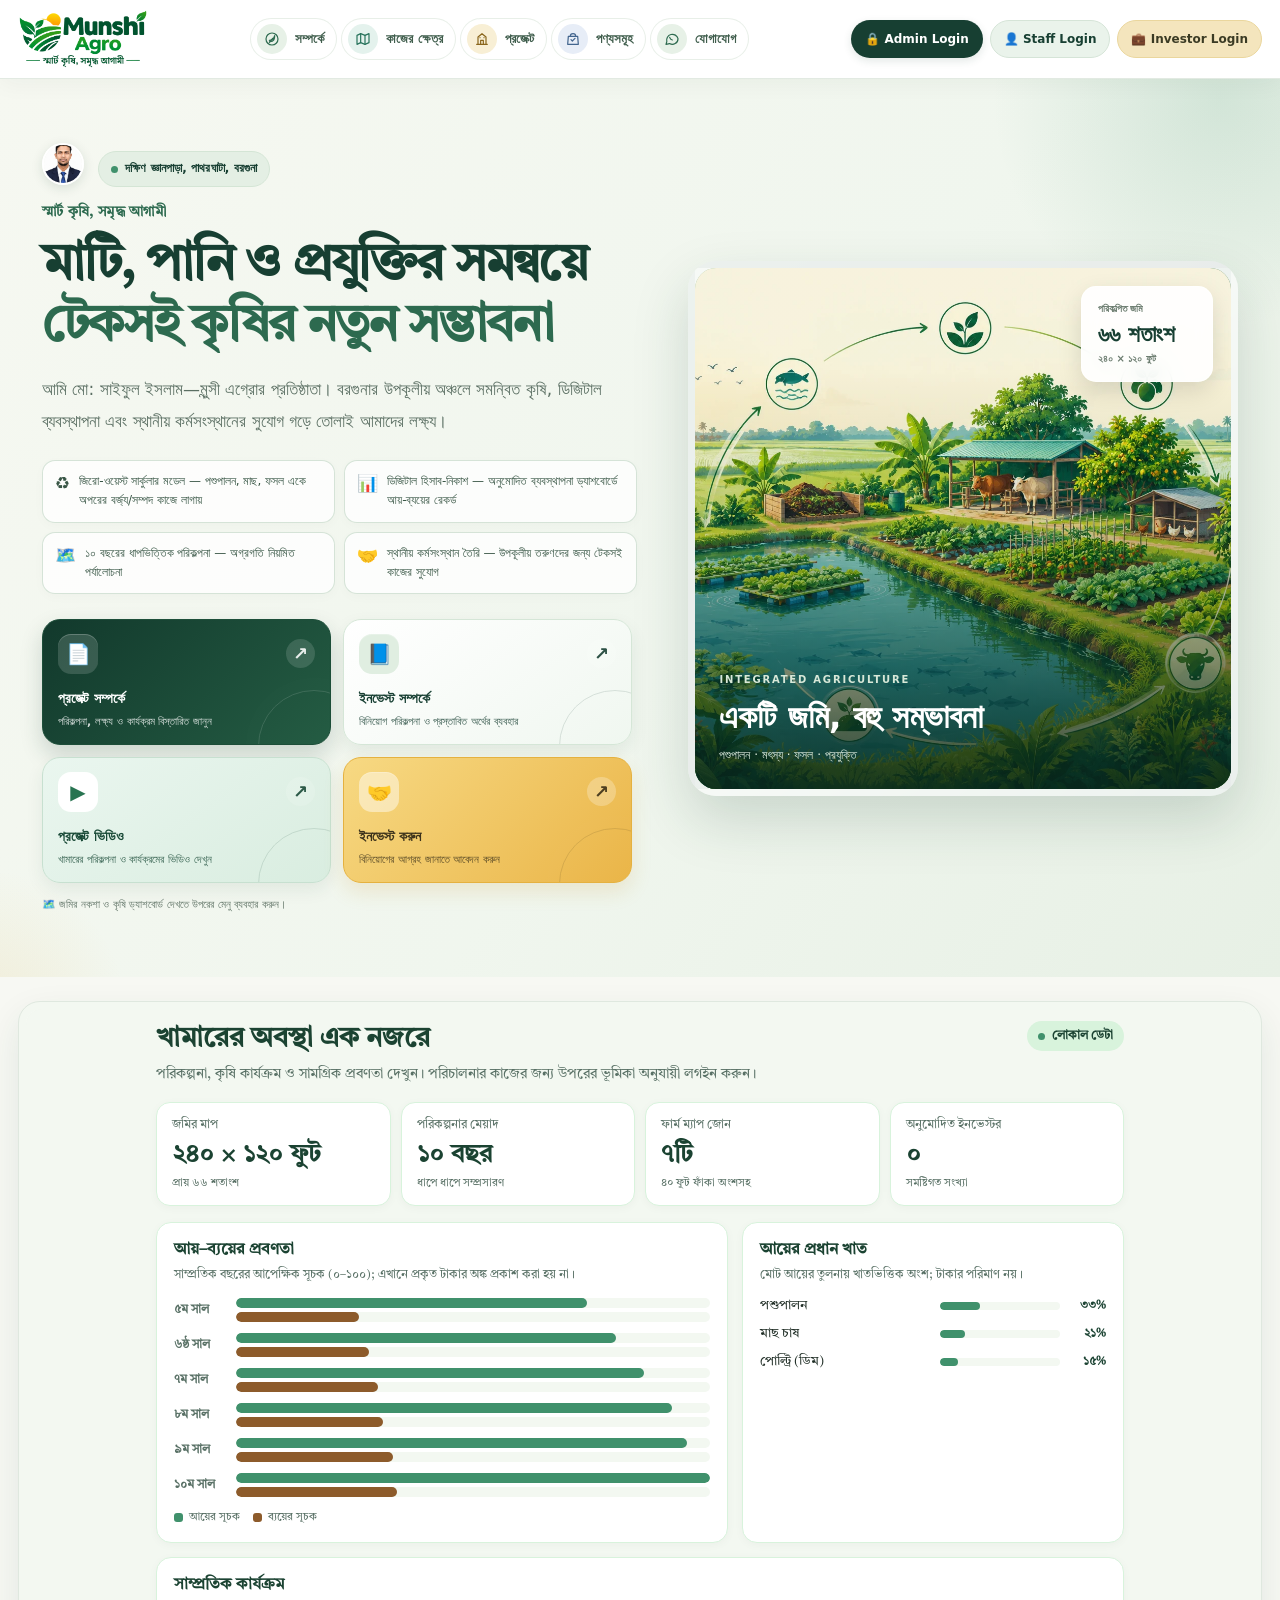
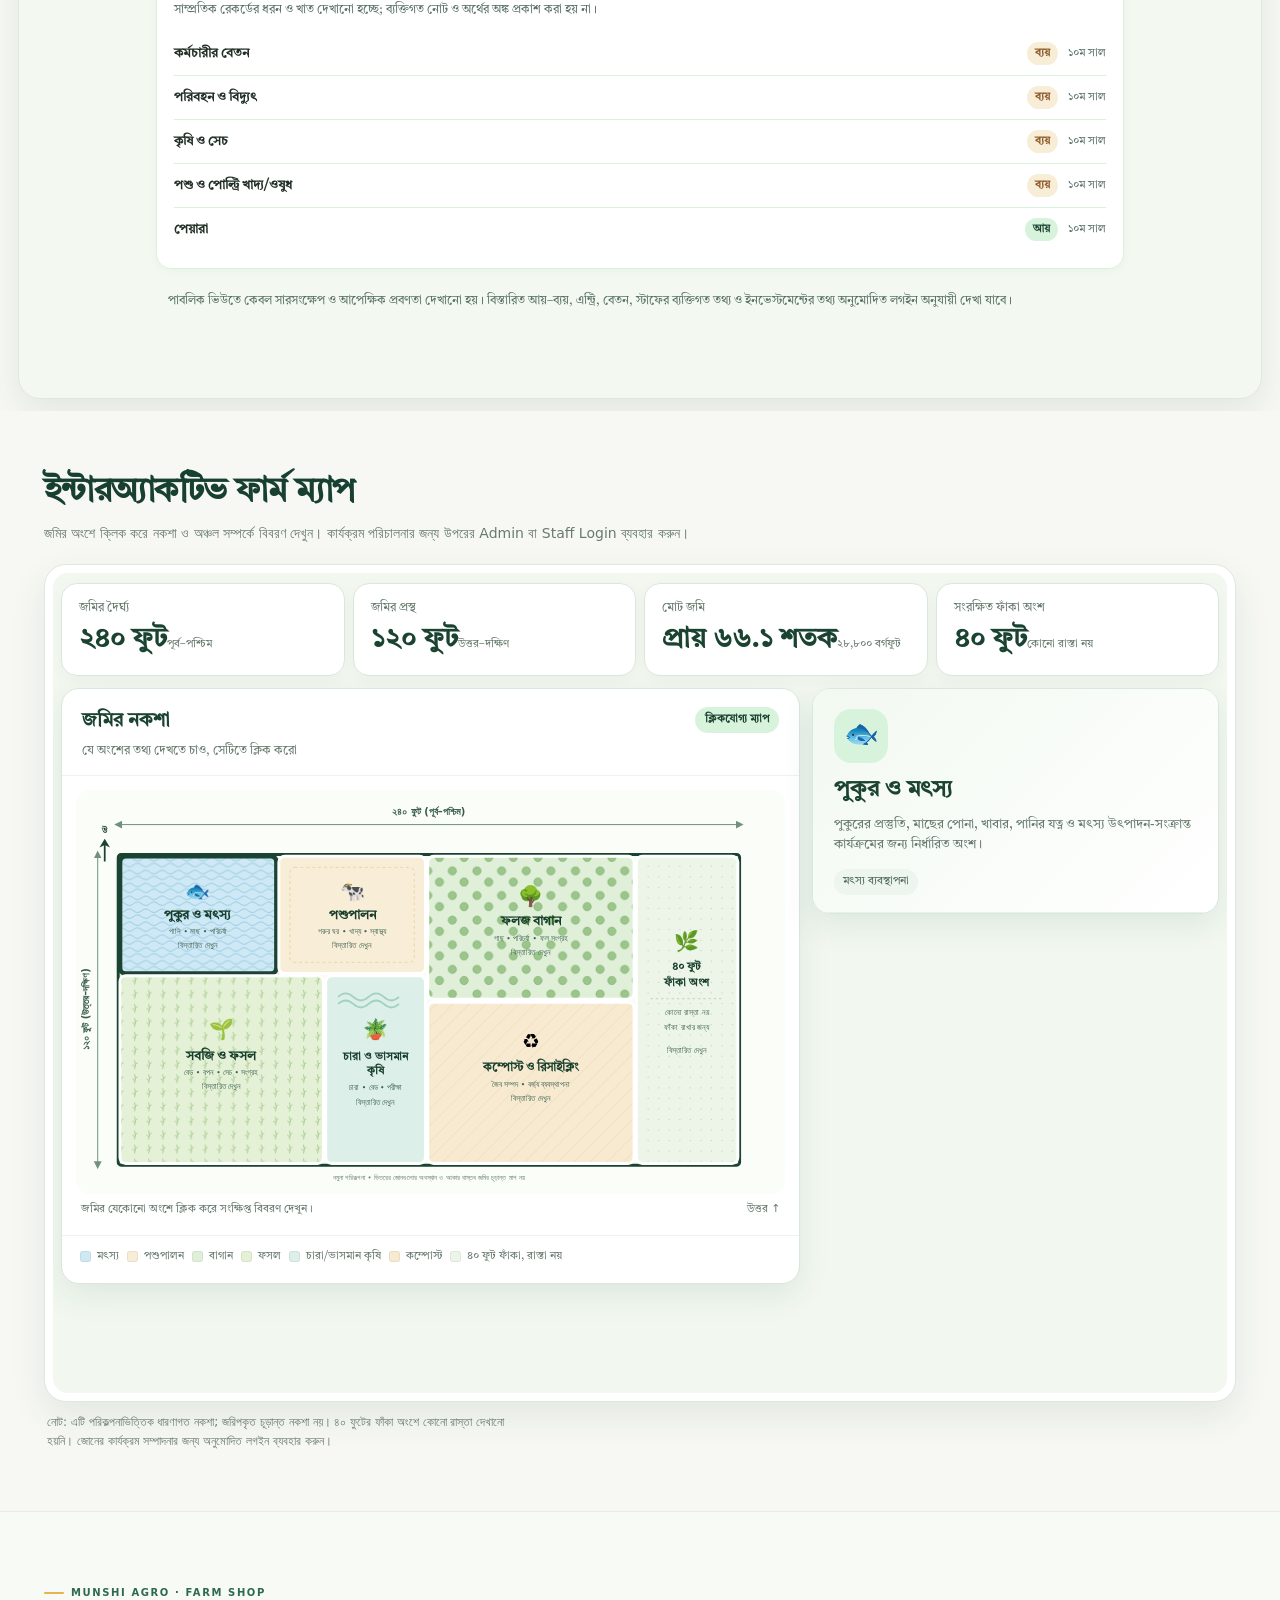
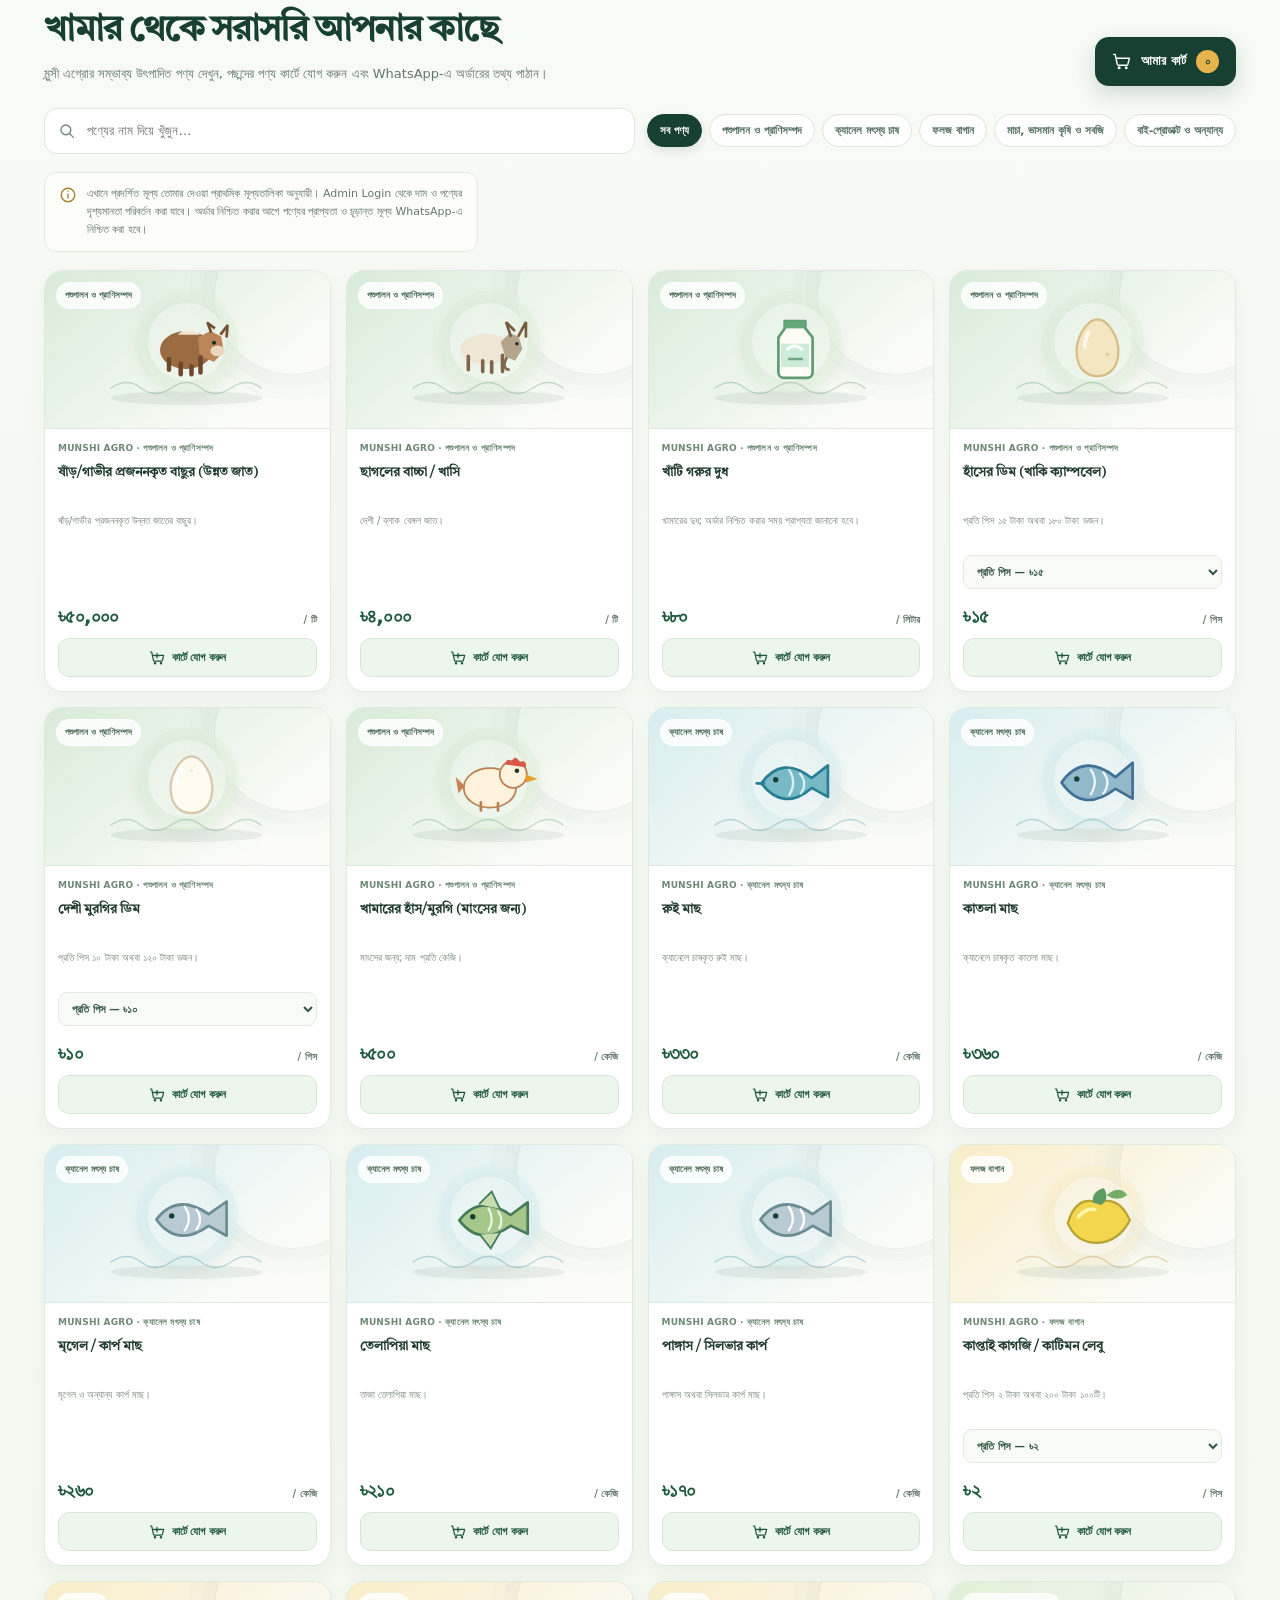
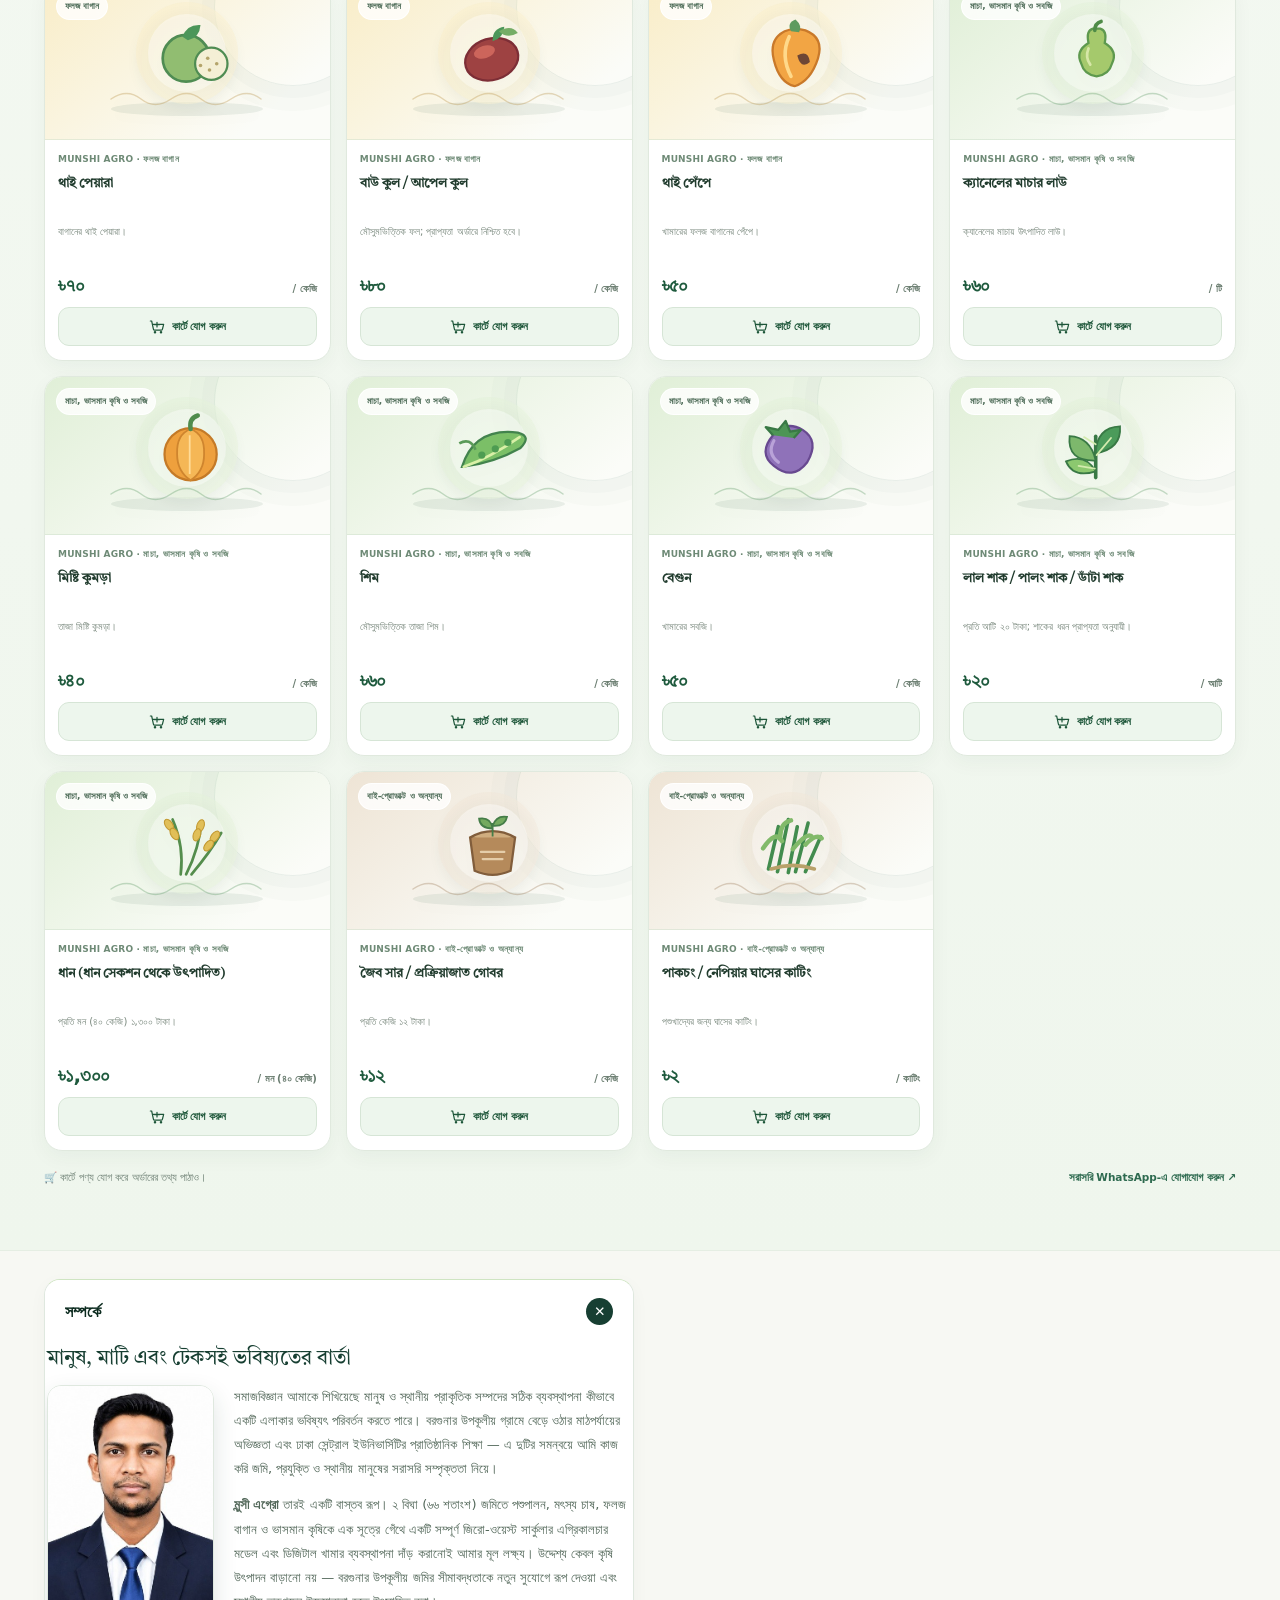
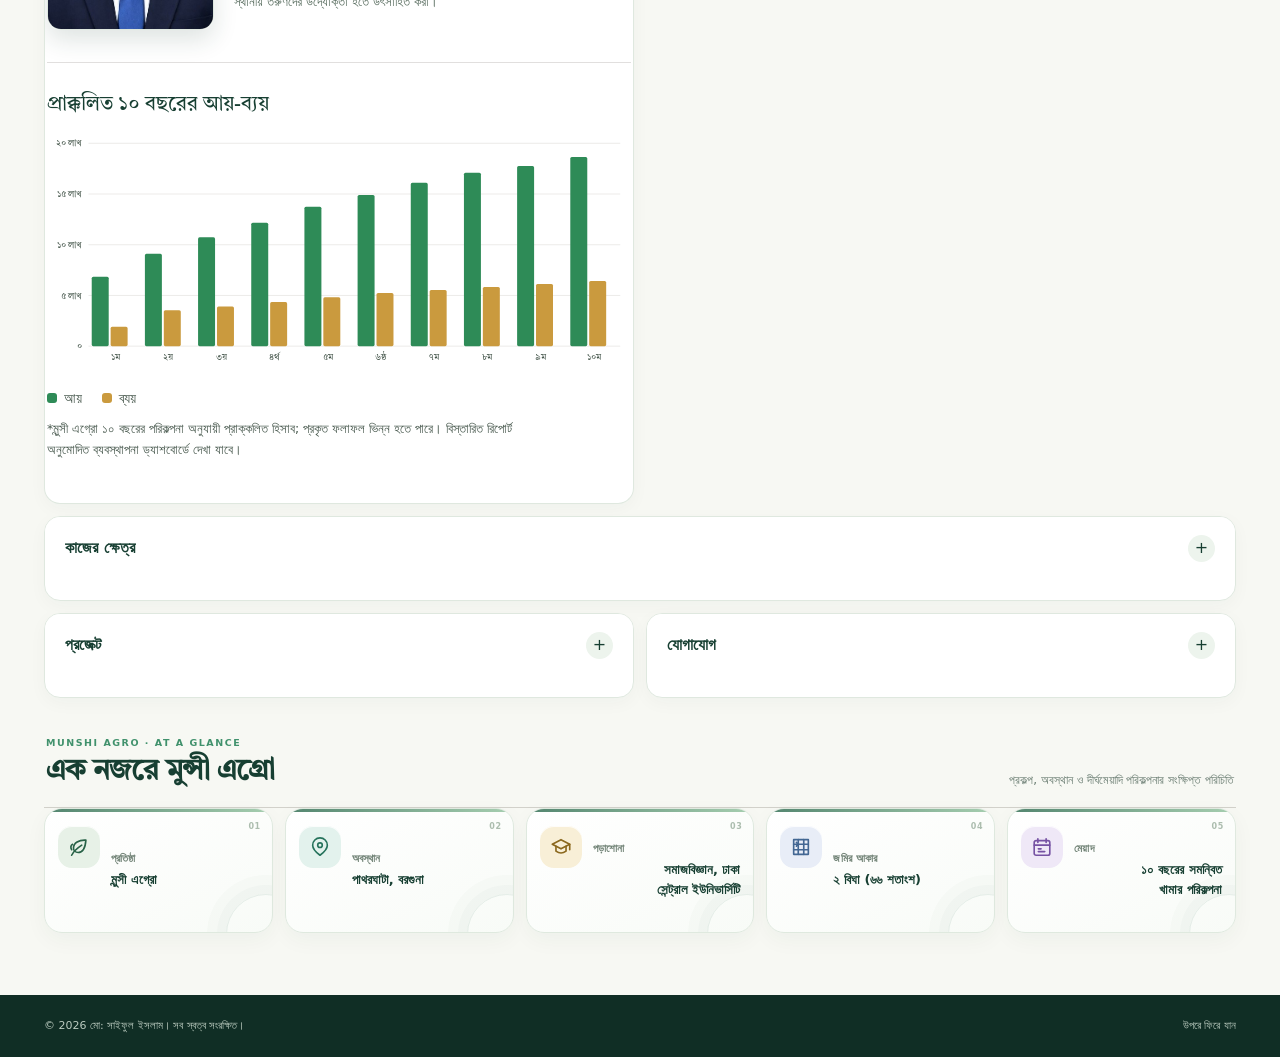
==== commit 4aa63ce9: "Add files via upload" ====
--- a/index.html
+++ b/index.html
@@ -317,6 +317,77 @@
     .fn-value{font-size:13px}
   }
   @media(prefers-reduced-motion:reduce){html{scroll-behavior:auto}*,*:before,*:after{transition:none!important;animation:none!important}}
+
+  /* ---------- Public product shop ---------- */
+  .shop-section{padding:clamp(38px,5vw,70px) 0;background:linear-gradient(180deg,#f7faf5 0%,#eff6ed 100%);border-top:1px solid #e5eee3;border-bottom:1px solid #e5eee3}
+  .shop-section>.wrap{width:min(1240px,calc(100% - 36px));max-width:1240px;margin:0 auto}
+  .shop-heading{display:flex;justify-content:space-between;align-items:flex-end;gap:18px;margin-bottom:22px}
+  .shop-kicker{display:inline-flex;align-items:center;gap:7px;color:#2d6a4f;font-size:10px;font-weight:850;letter-spacing:.16em;text-transform:uppercase}
+  .shop-kicker:before{content:"";width:20px;height:2px;background:#e7b34c;border-radius:9px}
+  .shop-heading h2{margin:7px 0 8px;color:#173f32;font-size:clamp(25px,3.2vw,36px);font-weight:850;line-height:1.25;letter-spacing:-.03em}
+  .shop-heading p{max-width:720px;margin:0;color:#65786a;font-size:13px;line-height:1.8}
+  .shop-cart-open{display:inline-flex;align-items:center;gap:10px;border:0;border-radius:14px;padding:13px 17px;background:#173f32;color:#fff;font:800 13px/1.2 system-ui,sans-serif;box-shadow:0 8px 20px rgba(23,63,50,.16);cursor:pointer;white-space:nowrap;transition:transform .18s,box-shadow .18s}
+  .shop-cart-open:hover{transform:translateY(-2px);box-shadow:0 12px 26px rgba(23,63,50,.2)}
+  .shop-cart-count{display:grid;place-items:center;min-width:23px;height:23px;padding:0 6px;border-radius:99px;background:#e7b34c;color:#173f32;font-size:11px;font-weight:900}
+  .shop-tools{display:grid;grid-template-columns:minmax(220px,1fr) auto;gap:12px;margin-bottom:18px;align-items:center}
+  .shop-search{position:relative;min-width:0}
+  .shop-search svg{position:absolute;left:14px;top:50%;width:18px;height:18px;transform:translateY(-50%);color:#6e8575;pointer-events:none}
+  .shop-search input{width:100%;min-height:46px;padding:11px 14px 11px 42px;border:1px solid #dbe7da;border-radius:13px;background:#fff;color:#20352b;font:500 13px/1.4 system-ui,sans-serif;outline:none}
+  .shop-search input:focus{border-color:#75a887;box-shadow:0 0 0 3px rgba(64,145,108,.12)}
+  .shop-filters{display:flex;align-items:center;gap:7px;flex-wrap:wrap;justify-content:flex-end}
+  .shop-filter{border:1px solid #dbe7da;border-radius:999px;padding:9px 12px;background:rgba(255,255,255,.8);color:#547061;font:750 11px/1.2 system-ui,sans-serif;cursor:pointer;transition:all .16s}
+  .shop-filter:hover{border-color:#a8c8ad;color:#173f32}.shop-filter.active{border-color:#173f32;background:#173f32;color:#fff;box-shadow:0 4px 10px rgba(23,63,50,.12)}
+  .shop-notice{display:flex;align-items:flex-start;gap:10px;margin:0 0 18px;padding:12px 14px;border:1px solid #e4eadb;border-radius:12px;background:rgba(255,255,255,.7);color:#65786a;font-size:11px;line-height:1.65}
+  .shop-notice svg{width:18px;height:18px;flex:none;color:#a78027;margin-top:1px}
+  .shop-grid{display:grid;grid-template-columns:repeat(4,minmax(0,1fr));gap:15px;align-items:stretch}
+  .shop-card{display:flex;flex-direction:column;min-width:0;position:relative;overflow:hidden;border:1px solid #e0e9de;border-radius:18px;background:#fff;box-shadow:0 7px 20px rgba(23,63,50,.045);transition:transform .2s,box-shadow .2s,border-color .2s}
+  .shop-card:hover{transform:translateY(-4px);border-color:#bfd7c2;box-shadow:0 16px 30px rgba(23,63,50,.095)}
+  .shop-art{position:relative;display:grid;place-items:center;height:158px;overflow:hidden;background:linear-gradient(140deg,var(--art-bg,#e6f2e5),#fbfcf8 80%);border-bottom:1px solid rgba(220,232,219,.7)}
+  .shop-art:before{content:"";position:absolute;width:156px;height:156px;right:-42px;top:-54px;border-radius:50%;border:1px solid rgba(45,106,79,.09);box-shadow:0 0 0 12px rgba(45,106,79,.025),0 0 0 25px rgba(45,106,79,.02)}
+  .shop-art svg{position:relative;width:min(100%,240px);height:142px;filter:drop-shadow(0 7px 5px rgba(23,63,50,.075));transition:transform .22s}
+  .shop-card:hover .shop-art svg{transform:scale(1.04) translateY(-2px)}
+  .shop-product-tag{position:absolute;top:11px;left:11px;z-index:1;padding:5px 8px;border:1px solid rgba(255,255,255,.85);border-radius:999px;background:rgba(255,255,255,.8);color:#4f6d59;font-size:9px;font-weight:800;backdrop-filter:blur(8px)}
+  .shop-unavailable{position:absolute;inset:auto 10px 10px;z-index:2;padding:6px 8px;border-radius:8px;background:rgba(23,63,50,.9);color:#fff;font-size:10px;font-weight:800;text-align:center}
+  .shop-card-body{display:flex;flex:1;flex-direction:column;padding:13px 13px 14px;gap:8px}
+  .shop-card-category{color:#6e8a76;font-size:9px;font-weight:850;letter-spacing:.02em;line-height:1.45}
+  .shop-card h3{min-height:42px;margin:0;color:#203b2d;font-size:13px;font-weight:850;line-height:1.6;overflow-wrap:anywhere}
+  .shop-card-desc{min-height:34px;margin:0;color:#7a897e;font-size:10px;line-height:1.55}
+  .shop-product-price-row{display:flex;align-items:flex-end;justify-content:space-between;gap:6px;margin-top:auto;padding-top:8px}
+  .shop-price{color:#1e5a3d;font-size:20px;font-weight:900;line-height:1.1;letter-spacing:-.035em;white-space:nowrap}
+  .shop-unit{color:#6a7d70;font-size:10px;font-weight:700;text-align:right;line-height:1.4}
+  .shop-option-select{width:100%;min-height:34px;padding:7px 9px;border:1px solid #e1eae0;border-radius:9px;background:#f8faf6;color:#345744;font:650 10.5px/1.2 system-ui,sans-serif}
+  .shop-add-btn{display:flex;align-items:center;justify-content:center;gap:7px;width:100%;min-height:39px;margin-top:3px;border:1px solid #d6e5d6;border-radius:11px;background:#edf6ed;color:#1c5538;font:800 11px/1.25 system-ui,sans-serif;cursor:pointer;transition:all .16s}
+  .shop-add-btn svg{width:16px;height:16px}.shop-add-btn:hover{border-color:#173f32;background:#173f32;color:#fff}.shop-add-btn:disabled{cursor:not-allowed;opacity:.6}
+  .shop-empty{grid-column:1/-1;padding:35px 18px;border:1px dashed #cbdccb;border-radius:16px;background:#fff;text-align:center;color:#68806f;font-size:13px}
+  .shop-footer-note{display:flex;align-items:center;justify-content:space-between;gap:14px;margin-top:18px;color:#738579;font-size:10.5px;line-height:1.6}
+  .shop-footer-note a{color:#2d6a4f;font-weight:800;text-decoration:none}
+  .shop-toast{position:fixed;z-index:1000;left:50%;bottom:22px;transform:translate(-50%,20px);opacity:0;pointer-events:none;max-width:calc(100% - 28px);padding:12px 16px;border:1px solid #d5e6d5;border-radius:12px;background:#173f32;color:#fff;font-size:12px;font-weight:750;box-shadow:0 12px 32px rgba(0,0,0,.2);transition:opacity .18s,transform .18s}
+  .shop-toast.show{opacity:1;transform:translate(-50%,0)}
+  .shop-overlay{position:fixed;inset:0;z-index:1000;display:flex;justify-content:flex-end;background:rgba(11,31,22,.52);backdrop-filter:blur(4px)}
+  .shop-overlay[hidden]{display:none!important}
+  .shop-drawer{display:flex;flex-direction:column;width:min(520px,100%);height:100%;max-height:100dvh;background:#fbfcf8;box-shadow:-15px 0 40px rgba(0,0,0,.18);animation:shopSlideIn .22s ease-out}
+  @keyframes shopSlideIn{from{transform:translateX(25px);opacity:.7}to{transform:translateX(0);opacity:1}}
+  .shop-drawer-head{display:flex;align-items:center;justify-content:space-between;gap:12px;padding:19px 21px;border-bottom:1px solid #e3ebe0;background:#fff}
+  .shop-drawer-head h2{margin:0;color:#173f32;font-size:21px;font-weight:900}.shop-drawer-head p{margin:4px 0 0;color:#728579;font-size:11px}
+  .shop-close{display:grid;place-items:center;width:37px;height:37px;border:1px solid #dfe8df;border-radius:50%;background:#f5f9f3;color:#173f32;font-size:20px;cursor:pointer}
+  .shop-drawer-content{flex:1;overflow:auto;padding:16px 20px 24px;overscroll-behavior:contain}
+  .shop-cart-empty{padding:25px 12px;text-align:center;border:1px dashed #cdddcf;border-radius:14px;color:#718577;font-size:12px;line-height:1.7}
+  .shop-cart-empty svg{display:block;width:44px;height:44px;margin:0 auto 12px;color:#3b805b}
+  .shop-cart-list{display:grid;gap:10px;margin-bottom:16px}
+  .shop-cart-row{display:grid;grid-template-columns:48px minmax(0,1fr) auto;gap:10px;align-items:center;padding:11px;border:1px solid #e2eae0;border-radius:13px;background:#fff}
+  .shop-cart-thumb{display:grid;place-items:center;width:48px;height:48px;overflow:hidden;border-radius:10px;background:#eff6ed}.shop-cart-thumb svg{width:53px;height:43px}
+  .shop-cart-name{margin:0 0 3px;color:#294635;font-size:11.5px;font-weight:850;line-height:1.5}.shop-cart-meta{color:#77877b;font-size:9.5px;line-height:1.5}
+  .shop-cart-controls{display:flex;align-items:center;gap:5px;margin-top:7px}.shop-qty-btn{display:grid;place-items:center;width:25px;height:25px;border:1px solid #dce8db;border-radius:7px;background:#f5f9f3;color:#24553b;font-size:16px;font-weight:800;cursor:pointer}.shop-qty-number{min-width:20px;color:#244a34;text-align:center;font-size:11px;font-weight:850}
+  .shop-cart-price{text-align:right;color:#1d5a3a;font-size:12px;font-weight:900;white-space:nowrap}.shop-cart-remove{display:block;margin:6px 0 0 auto;padding:2px;border:0;background:transparent;color:#9a5c4d;font-size:9.5px;cursor:pointer}
+  .shop-cart-total{display:flex;align-items:center;justify-content:space-between;gap:10px;margin:16px 0;padding:15px;border-radius:12px;background:#e8f2e7;color:#244b34;font-size:12px;font-weight:800}.shop-cart-total strong{font-size:21px;font-weight:900}
+  .shop-checkout-title{margin:22px 0 11px;color:#173f32;font-size:15px;font-weight:900}.shop-checkout-form{display:grid;gap:11px}.shop-form-field{display:grid;gap:5px}.shop-form-field label{color:#617565;font-size:10.5px;font-weight:800}.shop-form-field input,.shop-form-field textarea{width:100%;min-height:42px;padding:10px 12px;border:1px solid #dbe6d9;border-radius:10px;background:#fff;color:#243b2c;font:500 12px/1.5 system-ui,sans-serif}.shop-form-field textarea{min-height:72px;resize:vertical}.shop-form-field input:focus,.shop-form-field textarea:focus{outline:0;border-color:#6fa47d;box-shadow:0 0 0 3px rgba(64,145,108,.13)}
+  .shop-order-btn{display:flex;align-items:center;justify-content:center;gap:9px;width:100%;min-height:47px;margin-top:4px;border:0;border-radius:12px;background:linear-gradient(110deg,#1b5b3a,#2d7a4d);color:#fff;font:850 13px/1.2 system-ui,sans-serif;box-shadow:0 7px 18px rgba(23,63,50,.16);cursor:pointer}.shop-order-btn:disabled{opacity:.45;cursor:not-allowed}.shop-order-btn svg{width:19px;height:19px}
+  .shop-order-help{margin:0;color:#7b8a7d;font-size:10px;line-height:1.65}.shop-order-feedback{display:none;padding:10px 12px;border-radius:9px;background:#e5f4e7;color:#215c38;font-size:11px;line-height:1.6}.shop-order-feedback.show{display:block}
+  @media(max-width:1080px){.shop-grid{grid-template-columns:repeat(3,minmax(0,1fr))}.shop-tools{grid-template-columns:1fr}.shop-filters{justify-content:flex-start}}
+  @media(max-width:720px){.shop-section>.wrap{width:calc(100% - 24px)}.shop-heading{align-items:flex-start;flex-direction:column}.shop-cart-open{width:100%;justify-content:center}.shop-grid{grid-template-columns:repeat(2,minmax(0,1fr));gap:10px}.shop-art{height:138px}.shop-card-body{padding:11px 10px 12px;gap:7px}.shop-card h3{font-size:12px;min-height:40px}.shop-price{font-size:18px}.shop-footer-note{align-items:flex-start;flex-direction:column}.shop-filter{font-size:10px;padding:8px 10px}}
+  @media(max-width:390px){.shop-grid{grid-template-columns:1fr}.shop-art{height:170px}.shop-card-body{padding:13px}.shop-card h3{min-height:auto;font-size:13px}.shop-card-desc{min-height:auto}.shop-filters{gap:5px}.shop-filter{font-size:9.5px;padding:7px 9px}.shop-drawer-head{padding:15px}.shop-drawer-content{padding:13px}}
+  @media(prefers-reduced-motion:reduce){.shop-card,.shop-art svg,.shop-add-btn,.shop-cart-open,.shop-toast{transition:none}.shop-drawer{animation:none}}
+
 </style>
 
 </head>
@@ -338,6 +409,7 @@
       <a href="#about" data-nav><span class="nav-link-icon" aria-hidden="true"><svg viewBox="0 0 24 24" fill="none" stroke="currentColor" stroke-width="1.8" stroke-linecap="round" stroke-linejoin="round"><circle cx="12" cy="12" r="9"/><path d="M8 14c4 0 7-3 8-7 0 5-1 9-7 9"/><path d="M8 17l5-6"/></svg></span><span>সম্পর্কে</span></a>
       <a href="#focus" data-nav><span class="nav-link-icon" aria-hidden="true"><svg viewBox="0 0 24 24" fill="none" stroke="currentColor" stroke-width="1.8" stroke-linecap="round" stroke-linejoin="round"><path d="M3 6.5 8.5 4 15 6.5 21 4v13.5L15 20l-6.5-2.5L3 20Z"/><path d="M8.5 4v13.5M15 6.5V20"/></svg></span><span>কাজের ক্ষেত্র</span></a>
       <a href="#projects" data-nav><span class="nav-link-icon" aria-hidden="true"><svg viewBox="0 0 24 24" fill="none" stroke="currentColor" stroke-width="1.8" stroke-linecap="round" stroke-linejoin="round"><path d="M4 20h16M6 20V9l6-5 6 5v11"/><path d="M10 20v-6h4v6M9 10h.01M15 10h.01"/></svg></span><span>প্রজেক্ট</span></a>
+      <a href="#products" data-nav><span class="nav-link-icon" aria-hidden="true"><svg viewBox="0 0 24 24" fill="none" stroke="currentColor" stroke-width="1.8" stroke-linecap="round" stroke-linejoin="round"><path d="M5 8h14l1 12H4L5 8Z"/><path d="M8 8a4 4 0 0 1 8 0"/><path d="m9 13 2 2 4-4"/></svg></span><span>পণ্যসমূহ</span></a>
       <a href="#contact" data-nav><span class="nav-link-icon" aria-hidden="true"><svg viewBox="0 0 24 24" fill="none" stroke="currentColor" stroke-width="1.8" stroke-linecap="round" stroke-linejoin="round"><path d="M21 11.5a8.5 8.5 0 0 1-12.7 7.4L3 20l1.2-4.1A8.5 8.5 0 1 1 21 11.5Z"/><path d="M8.5 9.5c.6 2 2 3.4 4 4"/></svg></span><span>যোগাযোগ</span></a>
     </nav>
     <div class="role-login-controls" aria-label="ব্যবহারকারী লগইন">
@@ -540,6 +612,29 @@
     <svg viewBox="0 0 400 20" preserveAspectRatio="none" xmlns="http://www.w3.org/2000/svg">
       <path d="M0 10 Q 10 2 20 10 T 40 10 T 60 10 T 80 10 T 100 10 T 120 10 T 140 10 T 160 10 T 180 10 T 200 10 T 220 10 T 240 10 T 260 10 T 280 10 T 300 10 T 320 10 T 340 10 T 360 10 T 380 10 T 400 10" fill="none" stroke="currentColor" stroke-width="1.5"/>
   </div>
+
+  <section id="products" class="shop-section" aria-labelledby="shopTitle">
+    <div class="wrap">
+      <div class="shop-heading">
+        <div>
+          <span class="shop-kicker">MUNSHI AGRO · FARM SHOP</span>
+          <h2 id="shopTitle">খামার থেকে সরাসরি আপনার কাছে</h2>
+          <p>মুন্সী এগ্রোর সম্ভাব্য উৎপাদিত পণ্য দেখুন, পছন্দের পণ্য কার্টে যোগ করুন এবং WhatsApp-এ অর্ডারের তথ্য পাঠান।</p>
+        </div>
+        <button type="button" class="shop-cart-open" id="shopOpenCart" aria-haspopup="dialog" aria-controls="shopCartOverlay">
+          <svg viewBox="0 0 24 24" fill="none" stroke="currentColor" stroke-width="1.8" stroke-linecap="round" stroke-linejoin="round" width="19" height="19" aria-hidden="true"><circle cx="9" cy="20" r="1"/><circle cx="18" cy="20" r="1"/><path d="M2 3h2l2.6 12.2a2 2 0 0 0 2 1.6h9.6a2 2 0 0 0 1.9-1.4L22 8H5"/></svg>
+          <span>আমার কার্ট</span><span class="shop-cart-count" id="shopCartCount">০</span>
+        </button>
+      </div>
+      <div class="shop-tools">
+        <label class="shop-search"><svg viewBox="0 0 24 24" fill="none" stroke="currentColor" stroke-width="1.8" stroke-linecap="round"><circle cx="10.5" cy="10.5" r="6.5"/><path d="m15.3 15.3 5.2 5.2"/></svg><input id="shopSearch" type="search" placeholder="পণ্যের নাম দিয়ে খুঁজুন…" autocomplete="off" aria-label="পণ্য খুঁজুন"></label>
+        <div class="shop-filters" id="shopFilters" aria-label="পণ্যের বিভাগ"><button type="button" class="shop-filter active" data-shop-filter="all">সব পণ্য</button></div>
+      </div>
+      <p class="shop-notice"><svg viewBox="0 0 24 24" fill="none" stroke="currentColor" stroke-width="1.8" stroke-linecap="round" stroke-linejoin="round" aria-hidden="true"><circle cx="12" cy="12" r="9"/><path d="M12 11v5M12 7h.01"/></svg><span>এখানে প্রদর্শিত মূল্য তোমার দেওয়া প্রাথমিক মূল্যতালিকা অনুযায়ী। Admin Login থেকে দাম ও পণ্যের দৃশ্যমানতা পরিবর্তন করা যাবে। অর্ডার নিশ্চিত করার আগে পণ্যের প্রাপ্যতা ও চূড়ান্ত মূল্য WhatsApp-এ নিশ্চিত করা হবে।</span></p>
+      <div class="shop-grid" id="shopProductGrid" aria-live="polite"><div class="shop-empty">পণ্য লোড হচ্ছে…</div></div>
+      <div class="shop-footer-note"><span>🛒 কার্টে পণ্য যোগ করে অর্ডারের তথ্য পাঠাও।</span><a href="https://wa.me/8801581477854" target="_blank" rel="noopener">সরাসরি WhatsApp-এ যোগাযোগ করুন ↗</a></div>
+    </div>
+  </section>
 
   <section id="dashboard" class="section dashboard-section">
     <div class="wrap">
@@ -746,6 +841,31 @@
 </div>
 </main>
 
+<div class="shop-overlay" id="shopCartOverlay" hidden>
+  <aside class="shop-drawer" role="dialog" aria-modal="true" aria-labelledby="shopCartTitle">
+    <div class="shop-drawer-head">
+      <div><h2 id="shopCartTitle">তোমার কার্ট</h2><p>অর্ডার পাঠানোর আগে পণ্য ও পরিমাণ যাচাই করো</p></div>
+      <button type="button" class="shop-close" id="shopCloseCart" aria-label="কার্ট বন্ধ করুন">×</button>
+    </div>
+    <div class="shop-drawer-content">
+      <div class="shop-cart-list" id="shopCartList"></div>
+      <div class="shop-cart-empty" id="shopCartEmpty"><svg viewBox="0 0 24 24" fill="none" stroke="currentColor" stroke-width="1.6" stroke-linecap="round" stroke-linejoin="round"><circle cx="9" cy="20" r="1"/><circle cx="18" cy="20" r="1"/><path d="M2 3h2l2.6 12.2a2 2 0 0 0 2 1.6h9.6a2 2 0 0 0 1.9-1.4L22 8H5"/></svg>তোমার কার্ট এখনো খালি।<br>পণ্য বেছে “কার্টে যোগ করুন” চাপো।</div>
+      <div class="shop-cart-total" id="shopCartTotalRow" hidden><span>মোট আনুমানিক মূল্য</span><strong id="shopCartTotal">৳০</strong></div>
+      <h3 class="shop-checkout-title">অর্ডারের তথ্য</h3>
+      <form class="shop-checkout-form" id="shopCheckoutForm">
+        <div class="shop-form-field"><label for="shopCustomerName">তোমার নাম *</label><input id="shopCustomerName" name="name" required maxlength="100" autocomplete="name" placeholder="পূর্ণ নাম"></div>
+        <div class="shop-form-field"><label for="shopCustomerPhone">মোবাইল নম্বর *</label><input id="shopCustomerPhone" name="phone" type="tel" required maxlength="24" autocomplete="tel" placeholder="01XXXXXXXXX"></div>
+        <div class="shop-form-field"><label for="shopCustomerAddress">ডেলিভারি / সংগ্রহের ঠিকানা *</label><textarea id="shopCustomerAddress" name="address" required maxlength="500" autocomplete="street-address" placeholder="গ্রাম, ইউনিয়ন, উপজেলা, জেলা"></textarea></div>
+        <div class="shop-form-field"><label for="shopCustomerNote">অতিরিক্ত নোট (ঐচ্ছিক)</label><textarea id="shopCustomerNote" name="note" maxlength="500" placeholder="ডেলিভারি সময়, পণ্যের পছন্দ ইত্যাদি"></textarea></div>
+        <button type="submit" class="shop-order-btn" id="shopSubmitOrder"><svg viewBox="0 0 24 24" fill="none" stroke="currentColor" stroke-width="1.8" stroke-linecap="round" stroke-linejoin="round"><path d="M22 2 11 13"/><path d="m22 2-7 20-4-9-9-4Z"/></svg>WhatsApp-এ অর্ডার পাঠান</button>
+        <p class="shop-order-help">এই বাটন WhatsApp-এ অর্ডারের খসড়া খুলবে। WhatsApp-এ গিয়ে Send চাপলে অর্ডারটি পাঠানো হবে। ওয়েবসাইটে অনলাইন পেমেন্ট এখনো চালু নেই।</p>
+        <div class="shop-order-feedback" id="shopOrderFeedback" role="status"></div>
+      </form>
+    </div>
+  </aside>
+</div>
+<div class="shop-toast" id="shopToast" role="status" aria-live="polite"></div>
+
 <footer class="site-footer" id="contact-footer">
   <div class="wrap">
     <p>&copy; <span id="year"></span> মো: সাইফুল ইসলাম। সব স্বত্ব সংরক্ষিত।</p>
@@ -943,6 +1063,125 @@
 })();
 </script>
 
+<script>
+(() => {
+  'use strict';
+  const DEFAULT_PRODUCTS = [{"id":"calf","name":"ষাঁড়/গাভীর প্রজননকৃত বাছুর (উন্নত জাত)","category":"পশুপালন ও প্রাণিসম্পদ","price":50000,"unit":"টি","description":"ষাঁড়/গাভীর প্রজননকৃত উন্নত জাতের বাছুর।","iconType":"calf","active":true},{"id":"goat-kid","name":"ছাগলের বাচ্চা / খাসি","category":"পশুপালন ও প্রাণিসম্পদ","price":4000,"unit":"টি","description":"দেশী / ব্লাক বেঙ্গল জাত।","iconType":"goat","active":true},{"id":"cow-milk","name":"খাঁটি গরুর দুধ","category":"পশুপালন ও প্রাণিসম্পদ","price":80,"unit":"লিটার","description":"খামারের দুধ; অর্ডার নিশ্চিত করার সময় প্রাপ্যতা জানানো হবে।","iconType":"milk","active":true},{"id":"duck-eggs","name":"হাঁসের ডিম (খাকি ক্যাম্পবেল)","category":"পশুপালন ও প্রাণিসম্পদ","price":15,"unit":"পিস","description":"প্রতি পিস ১৫ টাকা অথবা ১৮০ টাকা ডজন।","iconType":"duckEgg","active":true,"options":[{"label":"প্রতি পিস","unit":"পিস","price":15},{"label":"ডজন","unit":"ডজন","price":180}]},{"id":"chicken-eggs","name":"দেশী মুরগির ডিম","category":"পশুপালন ও প্রাণিসম্পদ","price":10,"unit":"পিস","description":"প্রতি পিস ১০ টাকা অথবা ১২০ টাকা ডজন।","iconType":"chickenEgg","active":true,"options":[{"label":"প্রতি পিস","unit":"পিস","price":10},{"label":"ডজন","unit":"ডজন","price":120}]},{"id":"poultry-meat","name":"খামারের হাঁস/মুরগি (মাংসের জন্য)","category":"পশুপালন ও প্রাণিসম্পদ","price":500,"unit":"কেজি","description":"মাংসের জন্য; দাম প্রতি কেজি।","iconType":"poultry","active":true},{"id":"rui","name":"রুই মাছ","category":"ক্যানেল মৎস্য চাষ","price":330,"unit":"কেজি","description":"ক্যানেলে চাষকৃত রুই মাছ।","iconType":"fish","active":true},{"id":"katla","name":"কাতলা মাছ","category":"ক্যানেল মৎস্য চাষ","price":360,"unit":"কেজি","description":"ক্যানেলে চাষকৃত কাতলা মাছ।","iconType":"fishKatla","active":true},{"id":"mrigel","name":"মৃগেল / কার্প মাছ","category":"ক্যানেল মৎস্য চাষ","price":260,"unit":"কেজি","description":"মৃগেল ও অন্যান্য কার্প মাছ।","iconType":"fishSilver","active":true},{"id":"tilapia","name":"তেলাপিয়া মাছ","category":"ক্যানেল মৎস্য চাষ","price":210,"unit":"কেজি","description":"তাজা তেলাপিয়া মাছ।","iconType":"tilapia","active":true},{"id":"pangasius","name":"পাঙ্গাস / সিলভার কার্প","category":"ক্যানেল মৎস্য চাষ","price":170,"unit":"কেজি","description":"পাঙ্গাস অথবা সিলভার কার্প মাছ।","iconType":"fishSilver","active":true},{"id":"lemon","name":"কাপ্তাই কাগজি / কাটিমন লেবু","category":"ফলজ বাগান","price":2,"unit":"পিস","description":"প্রতি পিস ২ টাকা অথবা ২০০ টাকা ১০০টি।","iconType":"lemon","active":true,"options":[{"label":"প্রতি পিস","unit":"পিস","price":2},{"label":"১০০টি","unit":"১০০টি","price":200}]},{"id":"guava","name":"থাই পেয়ারা","category":"ফলজ বাগান","price":70,"unit":"কেজি","description":"বাগানের থাই পেয়ারা।","iconType":"guava","active":true},{"id":"jujube","name":"বাউ কুল / আপেল কুল","category":"ফলজ বাগান","price":80,"unit":"কেজি","description":"মৌসুমভিত্তিক ফল; প্রাপ্যতা অর্ডারে নিশ্চিত হবে।","iconType":"jujube","active":true},{"id":"papaya","name":"থাই পেঁপে","category":"ফলজ বাগান","price":50,"unit":"কেজি","description":"খামারের ফলজ বাগানের পেঁপে।","iconType":"papaya","active":true},{"id":"bottle-gourd","name":"ক্যানেলের মাচার লাউ","category":"মাচা, ভাসমান কৃষি ও সবজি","price":60,"unit":"টি","description":"ক্যানেলের মাচায় উৎপাদিত লাউ।","iconType":"gourd","active":true},{"id":"pumpkin","name":"মিষ্টি কুমড়া","category":"মাচা, ভাসমান কৃষি ও সবজি","price":40,"unit":"কেজি","description":"তাজা মিষ্টি কুমড়া।","iconType":"pumpkin","active":true},{"id":"beans","name":"শিম","category":"মাচা, ভাসমান কৃষি ও সবজি","price":60,"unit":"কেজি","description":"মৌসুমভিত্তিক তাজা শিম।","iconType":"beans","active":true},{"id":"eggplant","name":"বেগুন","category":"মাচা, ভাসমান কৃষি ও সবজি","price":50,"unit":"কেজি","description":"খামারের সবজি।","iconType":"eggplant","active":true},{"id":"leafy-greens","name":"লাল শাক / পালং শাক / ডাঁটা শাক","category":"মাচা, ভাসমান কৃষি ও সবজি","price":20,"unit":"আটি","description":"প্রতি আটি ২০ টাকা; শাকের ধরন প্রাপ্যতা অনুযায়ী।","iconType":"greens","active":true},{"id":"rice","name":"ধান (ধান সেকশন থেকে উৎপাদিত)","category":"মাচা, ভাসমান কৃষি ও সবজি","price":1300,"unit":"মন (৪০ কেজি)","description":"প্রতি মন (৪০ কেজি) ১,৩০০ টাকা।","iconType":"rice","active":true},{"id":"organic-manure","name":"জৈব সার / প্রক্রিয়াজাত গোবর","category":"বাই-প্রোডাক্ট ও অন্যান্য","price":12,"unit":"কেজি","description":"প্রতি কেজি ১২ টাকা।","iconType":"compost","active":true},{"id":"napier-cutting","name":"পাকচং / নেপিয়ার ঘাসের কাটিং","category":"বাই-প্রোডাক্ট ও অন্যান্য","price":2,"unit":"কাটিং","description":"পশুখাদ্যের জন্য ঘাসের কাটিং।","iconType":"grass","active":true}];
+  const CART_KEY = 'munshiAgroShopCartV1';
+  const CATEGORY_ORDER = ['পশুপালন ও প্রাণিসম্পদ','ক্যানেল মৎস্য চাষ','ফলজ বাগান','মাচা, ভাসমান কৃষি ও সবজি','বাই-প্রোডাক্ট ও অন্যান্য'];
+  const CATEGORY_PALETTE = {
+    'পশুপালন ও প্রাণিসম্পদ': ['#d8ebd9','#4c8a5b','#e7f4df'],
+    'ক্যানেল মৎস্য চাষ': ['#d7edf0','#287f94','#dbeff2'],
+    'ফলজ বাগান': ['#f9edc8','#a87b25','#f8f1d7'],
+    'মাচা, ভাসমান কৃষি ও সবজি': ['#e0efd7','#3e8748','#eaf5df'],
+    'বাই-প্রোডাক্ট ও অন্যান্য': ['#eee4d5','#89613c','#f5ece0']
+  };
+  function productArt(p,index) {
+  const ART = {
+    calf: `<ellipse cx="49" cy="50" rx="29" ry="21" fill="#9b6b42"/><path d="M62 36 76 29 88 35 91 52 80 63 64 57Z" fill="#b98559"/><path d="M77 31 73 20 81 26M87 33 95 23 94 36" fill="#f4e9d5" stroke="#755033" stroke-width="3" stroke-linejoin="round"/><path d="M65 58v17M43 65v12M55 68v9M30 60v12" stroke="#6f472b" stroke-width="5" stroke-linecap="round"/><ellipse cx="84" cy="51" rx="8" ry="6" fill="#ead7bf"/><circle cx="80" cy="42" r="2.3" fill="#172f22"/><path d="M40 33q12-14 24 0" fill="#f6f0e1" opacity=".92"/>`,
+    goat: `<ellipse cx="47" cy="49" rx="29" ry="17" fill="#eee7d6"/><path d="M63 41 73 31 83 35 87 49 79 62 68 57Z" fill="#b4a58a"/><path d="M74 34 69 19 78 28M83 34 91 19 91 35" fill="none" stroke="#765c3d" stroke-width="3" stroke-linecap="round"/><path d="M65 56v18M43 62v12M53 63v12M27 57v15" stroke="#80674c" stroke-width="4" stroke-linecap="round"/><path d="M70 58q-7 13 3 14" fill="none" stroke="#80674c" stroke-width="3"/><circle cx="81" cy="43" r="2" fill="#20352b"/>`,
+    milk: `<path d="M43 18h23v8l8 10v39a6 6 0 0 1-6 6H42a6 6 0 0 1-6-6V36l7-10Z" fill="#fffdf6" stroke="#5f9b73" stroke-width="3" stroke-linejoin="round"/><path d="M43 18h23v8H43Z" fill="#64a878"/><path d="M39 43h31v26H39Z" fill="#ccebd9"/><path d="M45 50q9-9 18 0" fill="none" stroke="#fff" stroke-width="3"/><path d="M48 60h14" stroke="#6fa680" stroke-width="3" stroke-linecap="round"/>`,
+    duckEgg: `<path d="M55 16C42 16 30 39 32 55c1 15 10 24 23 24s22-9 23-24C80 39 68 16 55 16Z" fill="#f5e6c2" stroke="#d6bd86" stroke-width="2.5"/><path d="M45 31q-5 9-4 16" stroke="#fff9eb" stroke-width="4" stroke-linecap="round"/><circle cx="66" cy="55" r="2" fill="#dfc997"/>`,
+    chickenEgg: `<path d="M55 16C42 16 30 39 32 55c1 15 10 24 23 24s22-9 23-24C80 39 68 16 55 16Z" fill="#fffaf0" stroke="#d6c8ad" stroke-width="2.5"/><path d="M44 31q-6 10-4 16" stroke="#fff" stroke-width="4" stroke-linecap="round"/><path d="M55 30v3" stroke="#eadfc9" stroke-width="2"/>`,
+    poultry: `<ellipse cx="51" cy="51" rx="29" ry="22" fill="#fff2dc" stroke="#b98053" stroke-width="2"/><circle cx="77" cy="36" r="15" fill="#fff2dc" stroke="#b98053" stroke-width="2"/><path d="M68 25q2-9 7-3q4-9 9 0q8-3 7 6" fill="#d85845"/><path d="m91 36 13 5-13 4Z" fill="#e6a12a"/><circle cx="81" cy="32" r="2.5" fill="#20352b"/><path d="M41 67v9M60 68v8" stroke="#b98053" stroke-width="3" stroke-linecap="round"/><path d="M23 49 13 39 16 57Z" fill="#c78352"/>`,
+    fish: `<path d="M17 46Q40 14 73 40L91 26V61L73 51Q42 78 17 46Z" fill="#77b9c5" stroke="#287f94" stroke-width="3" stroke-linejoin="round"/><circle cx="33" cy="42" r="3" fill="#173f32"/><path d="M48 31q9 14 0 28M60 35q9 11 1 22" fill="none" stroke="#d8f0f0" stroke-width="2.5" stroke-linecap="round"/><path d="M20 46h-8" stroke="#287f94" stroke-width="3" stroke-linecap="round"/>`,
+    fishKatla: `<path d="M15 45Q39 11 75 39L94 23V63L75 52Q39 80 15 45Z" fill="#91b9c9" stroke="#426f94" stroke-width="3" stroke-linejoin="round"/><circle cx="32" cy="41" r="3" fill="#173f32"/><path d="M47 30q10 14 0 29M61 33q10 12 0 25" fill="none" stroke="#edf5f7" stroke-width="2.5"/>`,
+    fishSilver: `<path d="M16 45Q39 15 74 39L94 25V63L74 52Q39 77 16 45Z" fill="#b8cbd2" stroke="#6b8c92" stroke-width="3" stroke-linejoin="round"/><circle cx="33" cy="41" r="3" fill="#173f32"/><path d="M47 30q10 14 0 28M60 33q9 12 0 24" fill="none" stroke="#fff" stroke-width="2.5"/>`,
+    tilapia: `<path d="M17 46Q40 16 74 40L93 26V61L74 52Q40 76 17 46Z" fill="#a5c78a" stroke="#467c58" stroke-width="3" stroke-linejoin="round"/><path d="M39 28 53 14 62 33M40 62 52 77 62 60" fill="#c6ddb1" stroke="#467c58" stroke-width="2"/><circle cx="32" cy="42" r="3" fill="#173f32"/><path d="M49 32q8 13 0 26M60 35q7 11 1 21" fill="none" stroke="#edf6e7" stroke-width="2.4"/>`,
+    lemon: `<path d="M22 49Q31 18 55 26Q79 18 91 46Q78 70 55 71Q31 71 22 49Z" fill="#f4d64e" stroke="#b7a331" stroke-width="2.5"/><path d="M50 26q-2-12 12-16q7 12-3 19" fill="#5c9b62"/><path d="M65 18q15-12 23 0q-11 8-23 0Z" fill="#75ad66"/><path d="M34 42q8-10 18-8" fill="none" stroke="#fff5aa" stroke-width="4" stroke-linecap="round"/>`,
+    guava: `<circle cx="49" cy="47" r="26" fill="#91bd71" stroke="#4f8c53" stroke-width="3"/><path d="M45 23q5-14 20-13q-1 14-14 17" fill="#4c9659"/><circle cx="77" cy="53" r="18" fill="#f4efd5" stroke="#4f8c53" stroke-width="2.5"/><circle cx="73" cy="47" r="2" fill="#b4a46b"/><circle cx="83" cy="53" r="2" fill="#b4a46b"/><circle cx="75" cy="60" r="2" fill="#b4a46b"/><circle cx="65" cy="55" r="2" fill="#b4a46b"/>`,
+    jujube: `<ellipse cx="53" cy="48" rx="30" ry="23" transform="rotate(-17 53 48)" fill="#9e4242" stroke="#7d2e36" stroke-width="2.5"/><ellipse cx="45" cy="40" rx="12" ry="7" transform="rotate(-17 45 40)" fill="#d76e62" opacity=".8"/><path d="M54 27q0-13 13-15q-1 13-13 16" fill="#4c9659"/><path d="M61 17q14-8 21 2q-12 7-21-2Z" fill="#75ad66"/>`,
+    papaya: `<path d="M43 17Q25 26 31 49Q37 74 54 78Q72 72 80 47Q87 24 66 16Q54 12 43 17Z" fill="#f2a544" stroke="#c9792a" stroke-width="2.5"/><path d="M48 23Q38 44 50 67" fill="none" stroke="#ffd98a" stroke-width="4" stroke-linecap="round"/><path d="M50 17q-5-9 5-13q8 7 4 14" fill="#5e9b5f"/><path d="M57 44q12-7 14 7q-10 9-14-7Z" fill="#6e4635"/>`,
+    gourd: `<path d="M50 14Q42 16 45 30Q30 39 37 53Q40 65 54 67Q68 65 71 53Q78 39 63 30Q66 16 58 14Z" fill="#a5c96c" stroke="#5e994e" stroke-width="2.5"/><path d="M52 16q0-8 7-10" fill="none" stroke="#4e8b47" stroke-width="4" stroke-linecap="round"/><path d="M45 36q-4 10 2 18" fill="none" stroke="#d6e7a7" stroke-width="3" stroke-linecap="round"/>`,
+    pumpkin: `<circle cx="54" cy="48" r="29" fill="#eea03d" stroke="#c47a27" stroke-width="2.5"/><path d="M54 20Q38 26 39 48Q39 67 54 77Q69 67 69 48Q70 26 54 20Z" fill="#f5b756" stroke="#cf852e" stroke-width="2"/><path d="M54 20q-2-12 8-15" fill="none" stroke="#4f8c4d" stroke-width="5" stroke-linecap="round"/><path d="M53 27v43" stroke="#ffdc98" stroke-width="2"/>`,
+    beans: `<path d="M20 62Q34 18 82 24Q98 28 85 41Q55 58 20 62Z" fill="#7bbf67" stroke="#42834d" stroke-width="2.5"/><path d="M22 62Q51 52 84 29" fill="none" stroke="#d9f0a7" stroke-width="3" stroke-linecap="round"/><circle cx="42" cy="49" r="4" fill="#4e9c52"/><circle cx="57" cy="42" r="4" fill="#4e9c52"/><circle cx="71" cy="35" r="4" fill="#4e9c52"/><path d="M35 43q-6-14-18-7" fill="none" stroke="#5a9a58" stroke-width="3"/>`,
+    eggplant: `<path d="M30 27Q44 10 63 21Q82 33 68 57Q52 78 31 61Q13 47 30 27Z" fill="#8f72b9" stroke="#684990" stroke-width="2.5"/><path d="m30 27-8-9 14 3 8-10 5 12 12-2-8 9" fill="#4d9555" stroke="#397945" stroke-width="2.5" stroke-linejoin="round"/><path d="M31 33q-8 14 5 24" fill="none" stroke="#b9a2d8" stroke-width="3.5" stroke-linecap="round"/>`,
+    greens: `<path d="M53 74V28" stroke="#397945" stroke-width="4" stroke-linecap="round"/><path d="M53 55Q21 56 24 28Q47 29 53 55Z" fill="#7db86c" stroke="#397945" stroke-width="2"/><path d="M53 47Q54 18 80 17Q82 42 53 47Z" fill="#4b9b5a" stroke="#397945" stroke-width="2"/><path d="M53 67Q28 75 20 56Q42 47 53 67Z" fill="#8cc86f" stroke="#397945" stroke-width="2"/><path d="M53 37 40 29M54 49 70 30M52 64 34 61" stroke="#d4ebae" stroke-width="2" stroke-linecap="round"/>`,
+    rice: `<path d="M43 76Q47 45 34 15M49 76Q64 46 66 17M55 76Q76 51 88 30" fill="none" stroke="#548d4c" stroke-width="3" stroke-linecap="round"/><g fill="#e1bf58" stroke="#c39a32" stroke-width="1.2"><ellipse cx="30" cy="21" rx="4" ry="7" transform="rotate(-35 30 21)"/><ellipse cx="36" cy="31" rx="4" ry="7" transform="rotate(-30 36 31)"/><ellipse cx="65" cy="22" rx="4" ry="7" transform="rotate(18 65 22)"/><ellipse cx="61" cy="32" rx="4" ry="7" transform="rotate(18 61 32)"/><ellipse cx="81" cy="34" rx="4" ry="7" transform="rotate(38 81 34)"/><ellipse cx="74" cy="44" rx="4" ry="7" transform="rotate(40 74 44)"/></g>`,
+    compost: `<path d="M29 35Q54 27 79 35L74 72Q54 81 34 72Z" fill="#b58a5b" stroke="#815d3b" stroke-width="2.5"/><path d="M29 35q25-14 50 0" fill="#d0ad7f" stroke="#815d3b" stroke-width="2.5"/><path d="M54 34V19M54 25Q40 25 39 14Q52 12 54 25ZM54 22Q68 23 70 12Q58 10 54 22Z" fill="#74aa5f" stroke="#457d48" stroke-width="2"/><path d="M41 51h26M43 59h22" stroke="#e5cda9" stroke-width="2.5" stroke-linecap="round"/>`,
+    grass: `<path d="M25 70 36 23M35 73 47 15M47 74 57 23M55 73 69 19M66 73 83 34" stroke="#428c4e" stroke-width="4" stroke-linecap="round"/><path d="M19 47q14-21 21-8M38 37q-1-18 12-21M52 48q17-21 22-13M66 43q12-13 18-7" fill="none" stroke="#82ba6a" stroke-width="5" stroke-linecap="round"/><path d="M28 70q24-8 48 0" fill="none" stroke="#b9a16a" stroke-width="4" stroke-linecap="round"/>`
+  };
+  const themes = CATEGORY_PALETTE[p.category] || CATEGORY_PALETTE[CATEGORY_ORDER[0]];
+  const safeId = String(p.id || ('prod'+index)).replace(/[^a-z0-9_-]/gi,'');
+  const art = ART[p.iconType] || ART.greens;
+  return `<svg viewBox="0 0 240 130" role="img" aria-label="${escapeHtml(p.name)}-এর ভেক্টর চিত্র" xmlns="http://www.w3.org/2000/svg"><defs><linearGradient id="pa-${safeId}" x1="0" y1="0" x2="1" y2="1"><stop offset="0" stop-color="${themes[0]}"/><stop offset="1" stop-color="${themes[2]}"/></linearGradient></defs><ellipse cx="120" cy="113" rx="76" ry="7" fill="#204b33" opacity=".08"/><circle cx="120" cy="57" r="51" fill="url(#pa-${safeId})" opacity=".55"/><circle cx="120" cy="57" r="39" fill="#fff" opacity=".38"/><g transform="translate(75 20) scale(.9)">${art}</g><path d="M44 103q16-11 30 0t30 0t30 0t30 0t30 0" fill="none" stroke="${themes[1]}" stroke-width="1.5" opacity=".28" stroke-linecap="round"/></svg>`;
+}
+  const el = id => document.getElementById(id);
+  const digitMap = '০১২৩৪৫৬৭৮৯';
+  const bn = value => String(value).replace(/[0-9]/g, ch => digitMap[Number(ch)]);
+  const formatNumber = value => bn(Math.round(Number(value)||0).toLocaleString('en-US'));
+  const formatMoney = value => '৳' + formatNumber(value);
+  const escapeHtml = value => String(value == null ? '' : value).replace(/[&<>"']/g, ch => ({'&':'&amp;','<':'&lt;','>':'&gt;','"':'&quot;',"'":'&#39;'}[ch]));
+  // productArt calls escapeHtml from the surrounding IIFE.
+  const defaultMap = new Map(DEFAULT_PRODUCTS.map(p => [p.id,p]));
+  let products = DEFAULT_PRODUCTS.map(p => ({...p, options: p.options ? p.options.map(o=>({...o})) : undefined}));
+  let selectedCategory = 'all';
+  let query = '';
+  let cart = [];
+  try { const saved = JSON.parse(localStorage.getItem(CART_KEY) || '[]'); if (Array.isArray(saved)) cart = saved.filter(r => r && typeof r.id === 'string' && Number.isFinite(Number(r.qty)) && Number(r.qty) > 0).map(r => ({id:r.id, optionIndex:Math.max(0, Number(r.optionIndex)||0), qty:Math.min(999, Math.max(1, Math.floor(Number(r.qty)||1)))})); } catch(e) { cart=[]; }
+  let toastTimer;
+  function optionsFor(p){ return Array.isArray(p.options) && p.options.length ? p.options : [{label:'প্রতি '+(p.unit||'একক'),unit:p.unit||'একক',price:Number(p.price)||0}]; }
+  function optionFor(p, index){ const opts = optionsFor(p); return opts[Math.min(opts.length-1,Math.max(0,Number(index)||0))] || opts[0]; }
+  function persistCart(){ try { localStorage.setItem(CART_KEY, JSON.stringify(cart)); } catch(e) {} }
+  function showToast(message){ const node=el('shopToast'); if(!node)return; node.textContent=message; node.classList.add('show'); clearTimeout(toastTimer); toastTimer=setTimeout(()=>node.classList.remove('show'),2400); }
+  function renderFilters(){
+    const filters = el('shopFilters'); if(!filters)return;
+    const categories = [...new Set([...CATEGORY_ORDER, ...products.map(p=>p.category).filter(Boolean)])];
+    filters.innerHTML = `<button type="button" class="shop-filter ${selectedCategory==='all'?'active':''}" data-shop-filter="all">সব পণ্য</button>` + categories.map(cat=>`<button type="button" class="shop-filter ${selectedCategory===cat?'active':''}" data-shop-filter="${escapeHtml(cat)}">${escapeHtml(cat)}</button>`).join('');
+  }
+  function renderProducts(){
+    const grid = el('shopProductGrid'); if(!grid)return;
+    const filtered = products.filter(p => {
+      const matchCategory = selectedCategory==='all' || p.category===selectedCategory;
+      const searchText = (String(p.name||'')+' '+String(p.category||'')+' '+String(p.description||'')).toLowerCase();
+      return matchCategory && searchText.includes(query.toLowerCase());
+    });
+    if(!filtered.length){grid.innerHTML='<div class="shop-empty">এই খোঁজের সঙ্গে মেলে এমন পণ্য পাওয়া যায়নি।</div>';return;}
+    grid.innerHTML = filtered.map((p, idx) => {
+      const opts=optionsFor(p), disabled=p.active===false;
+      const price=Number(optionFor(p,0).price)||0;
+      return `<article class="shop-card" data-product-card="${escapeHtml(p.id)}"><div class="shop-art" style="--art-bg:${(CATEGORY_PALETTE[p.category]||CATEGORY_PALETTE[CATEGORY_ORDER[0]])[0]}"><span class="shop-product-tag">${escapeHtml(p.category||'মুন্সী এগ্রো')}</span>${productArt(p,idx)}${disabled?'<span class="shop-unavailable">সাময়িকভাবে অপ্রাপ্য</span>':''}</div><div class="shop-card-body"><div class="shop-card-category">MUNSHI AGRO · ${escapeHtml(p.category||'অন্যান্য')}</div><h3>${escapeHtml(p.name)}</h3><p class="shop-card-desc">${escapeHtml(p.description||'খামারের উৎপাদিত পণ্য।')}</p>${opts.length>1?`<select class="shop-option-select" data-shop-option="${escapeHtml(p.id)}" aria-label="${escapeHtml(p.name)}-এর প্যাক নির্বাচন">${opts.map((o,i)=>`<option value="${i}">${escapeHtml(o.label||o.unit||'একক')} — ${formatMoney(o.price)}</option>`).join('')}</select>`:''}<div class="shop-product-price-row"><strong class="shop-price" data-shop-price="${escapeHtml(p.id)}">${formatMoney(price)}</strong><span class="shop-unit" data-shop-unit="${escapeHtml(p.id)}">/ ${escapeHtml(optionFor(p,0).unit||p.unit||'একক')}</span></div><button type="button" class="shop-add-btn" data-shop-add="${escapeHtml(p.id)}" ${disabled?'disabled':''}><svg viewBox="0 0 24 24" fill="none" stroke="currentColor" stroke-width="1.8" stroke-linecap="round" stroke-linejoin="round" aria-hidden="true"><circle cx="9" cy="20" r="1"/><circle cx="18" cy="20" r="1"/><path d="M2 3h2l2.6 12.2a2 2 0 0 0 2 1.6h9.6a2 2 0 0 0 1.9-1.4L22 8H5M12 5v7M8.5 8.5h7"/></svg>${disabled?'অর্ডার বন্ধ':'কার্টে যোগ করুন'}</button></div></article>`;
+    }).join('');
+  }
+  function getCartProducts(){return cart.map(row=>{const p=products.find(x=>x.id===row.id);if(!p)return null;const option=optionFor(p,row.optionIndex);return {...row,product:p,option,lineTotal:(Number(option.price)||0)*row.qty};}).filter(Boolean);}
+  function cartTotals(){const rows=getCartProducts();return {rows,count:rows.reduce((a,r)=>a+r.qty,0),total:rows.reduce((a,r)=>a+r.lineTotal,0)};}
+  function saveAndRenderCart(){cart=cart.filter(r=>products.some(p=>p.id===r.id));persistCart();renderCart();updateCartBadge();}
+  function updateCartBadge(){const total=cartTotals().count;el('shopCartCount').textContent=formatNumber(total);el('shopOpenCart').setAttribute('aria-label',`আমার কার্ট, ${total}টি একক`);}
+  function renderCart(){
+    const {rows,count,total}=cartTotals();const list=el('shopCartList');const empty=el('shopCartEmpty');const totalRow=el('shopCartTotalRow');
+    el('shopCartTotal').textContent=formatMoney(total);empty.hidden=rows.length>0;totalRow.hidden=rows.length===0;
+    list.innerHTML=rows.map(row=>`<div class="shop-cart-row"><div class="shop-cart-thumb">${productArt(row.product,0)}</div><div><p class="shop-cart-name">${escapeHtml(row.product.name)}</p><div class="shop-cart-meta">${escapeHtml(row.option.label||row.option.unit)} · ${formatMoney(row.option.price)} / ${escapeHtml(row.option.unit||row.product.unit)}</div><div class="shop-cart-controls"><button type="button" class="shop-qty-btn" data-cart-dec="${escapeHtml(row.id)}" data-option-index="${row.optionIndex}" aria-label="পরিমাণ কমান">−</button><span class="shop-qty-number">${formatNumber(row.qty)}</span><button type="button" class="shop-qty-btn" data-cart-inc="${escapeHtml(row.id)}" data-option-index="${row.optionIndex}" aria-label="পরিমাণ বাড়ান">+</button></div></div><div><div class="shop-cart-price">${formatMoney(row.lineTotal)}</div><button type="button" class="shop-cart-remove" data-cart-remove="${escapeHtml(row.id)}" data-option-index="${row.optionIndex}">সরান</button></div></div>`).join('');
+    el('shopSubmitOrder').disabled = rows.length===0;
+  }
+  function openCart(){el('shopCartOverlay').hidden=false;document.body.style.overflow='hidden';renderCart();el('shopCloseCart').focus();}
+  function closeCart(){el('shopCartOverlay').hidden=true;document.body.style.overflow='';el('shopOpenCart').focus();}
+  el('shopFilters').addEventListener('click',ev=>{const b=ev.target.closest('[data-shop-filter]');if(!b)return;selectedCategory=b.dataset.shopFilter;renderFilters();renderProducts();});
+  el('shopSearch').addEventListener('input',ev=>{query=ev.target.value||'';renderProducts();});
+  el('shopProductGrid').addEventListener('change',ev=>{const select=ev.target.closest('[data-shop-option]');if(!select)return;const p=products.find(x=>x.id===select.dataset.shopOption);if(!p)return;const opt=optionFor(p,select.value);const price=el('shopProductGrid').querySelector(`[data-shop-price="${CSS.escape(p.id)}"]`);const unit=el('shopProductGrid').querySelector(`[data-shop-unit="${CSS.escape(p.id)}"]`);if(price)price.textContent=formatMoney(opt.price);if(unit)unit.textContent='/ '+(opt.unit||p.unit||'একক');});
+  el('shopProductGrid').addEventListener('click',ev=>{const b=ev.target.closest('[data-shop-add]');if(!b)return;const p=products.find(x=>x.id===b.dataset.shopAdd);if(!p||p.active===false)return;const select=el('shopProductGrid').querySelector(`[data-shop-option="${CSS.escape(p.id)}"]`);const optionIndex=select?Number(select.value)||0:0;const row=cart.find(x=>x.id===p.id&&x.optionIndex===optionIndex);if(row)row.qty=Math.min(999,row.qty+1);else cart.push({id:p.id,optionIndex,qty:1});saveAndRenderCart();showToast(`${p.name} কার্টে যোগ হয়েছে।`);});
+  el('shopOpenCart').addEventListener('click',openCart);el('shopCloseCart').addEventListener('click',closeCart);el('shopCartOverlay').addEventListener('click',ev=>{if(ev.target===el('shopCartOverlay'))closeCart();});
+  document.addEventListener('keydown',ev=>{if(ev.key==='Escape'&&!el('shopCartOverlay').hidden)closeCart();});
+  el('shopCartList').addEventListener('click',ev=>{const b=ev.target.closest('[data-cart-inc],[data-cart-dec],[data-cart-remove]');if(!b)return;const id=b.dataset.cartInc||b.dataset.cartDec||b.dataset.cartRemove;const oi=Number(b.dataset.optionIndex)||0;const row=cart.find(x=>x.id===id&&x.optionIndex===oi);if(!row)return;if(b.hasAttribute('data-cart-remove'))cart=cart.filter(x=>!(x.id===id&&x.optionIndex===oi));else if(b.hasAttribute('data-cart-inc'))row.qty=Math.min(999,row.qty+1);else if(row.qty>1)row.qty--;else cart=cart.filter(x=>!(x.id===id&&x.optionIndex===oi));saveAndRenderCart();});
+  el('shopCheckoutForm').addEventListener('submit',ev=>{
+    ev.preventDefault();const {rows,total}=cartTotals();if(!rows.length){showToast('অর্ডার দেওয়ার আগে কার্টে পণ্য যোগ করো।');return;}
+    const name=el('shopCustomerName').value.trim(),phone=el('shopCustomerPhone').value.trim(),address=el('shopCustomerAddress').value.trim(),note=el('shopCustomerNote').value.trim();
+    if(!name||!phone||!address){showToast('নাম, মোবাইল ও ঠিকানা পূরণ করো।');return;}
+    const lines=rows.map((r,i)=>`${i+1}. ${r.product.name} — ${r.qty} ${r.option.unit||r.product.unit} × ${formatMoney(r.option.price)} = ${formatMoney(r.lineTotal)}`);
+    const message=['আসসালামু আলাইকুম, মুন্সী এগ্রো থেকে অর্ডার করতে চাই।','','অর্ডারের তালিকা:',...lines,'',`মোট আনুমানিক মূল্য: ${formatMoney(total)}`,'',`ক্রেতার নাম: ${name}`,`মোবাইল: ${phone}`,`ঠিকানা: ${address}`,note?`অতিরিক্ত নোট: ${note}`:'','দয়া করে পণ্যের প্রাপ্যতা, চূড়ান্ত দাম ও ডেলিভারি/সংগ্রহের বিষয়টি নিশ্চিত করুন।'].filter(v=>v!==null&&v!==undefined).join('\n');
+    const url='https://wa.me/8801581477854?text='+encodeURIComponent(message);const w=window.open(url,'_blank','noopener,noreferrer');
+    const feedback=el('shopOrderFeedback');feedback.textContent=w?'WhatsApp-এ অর্ডারের বার্তা প্রস্তুত হয়েছে। WhatsApp-এ গিয়ে Send চাপুন।':'ব্রাউজার নতুন ট্যাব ব্লক করতে পারে। নিচের লিংক খুলে অর্ডার পাঠান।';feedback.classList.add('show');
+    if(!w){const a=document.createElement('a');a.href=url;a.target='_blank';a.rel='noopener';a.textContent='WhatsApp-এ অর্ডার খুলুন';a.style.cssText='display:inline-block;margin-top:8px;color:#1b6a41;font-weight:800';feedback.appendChild(document.createElement('br'));feedback.appendChild(a);}
+  });
+  function acceptCatalog(next){if(!Array.isArray(next)||!next.length)return;products=next.filter(p=>p&&p.id&&p.name).map(p=>({...p,price:Number(p.price)||0,active:p.active!==false,options:Array.isArray(p.options)?p.options.map(o=>({...o,price:Number(o.price)||0})):undefined}));renderFilters();renderProducts();saveAndRenderCart();}
+  window.addEventListener('message',ev=>{if(ev.origin!==location.origin||ev.source!==el('heroTrackerFrame').contentWindow)return;const d=ev.data;if(d&&d.type==='munshi-product-catalog')acceptCatalog(d.products);});
+  function requestCatalog(){const frame=el('heroTrackerFrame');if(frame&&frame.contentWindow)frame.contentWindow.postMessage({type:'munshi-request-product-catalog'},location.origin);}
+  el('heroTrackerFrame').addEventListener('load',requestCatalog);window.addEventListener('load',requestCatalog);
+  renderFilters();renderProducts();saveAndRenderCart();
+  // The iframe may have loaded before the store listener started.
+  if(el('heroTrackerFrame').contentDocument&&el('heroTrackerFrame').contentDocument.readyState==='complete')requestCatalog();
+})();
+</script>
+
 <script src="script.js" defer></script>
 </body>
 </html>
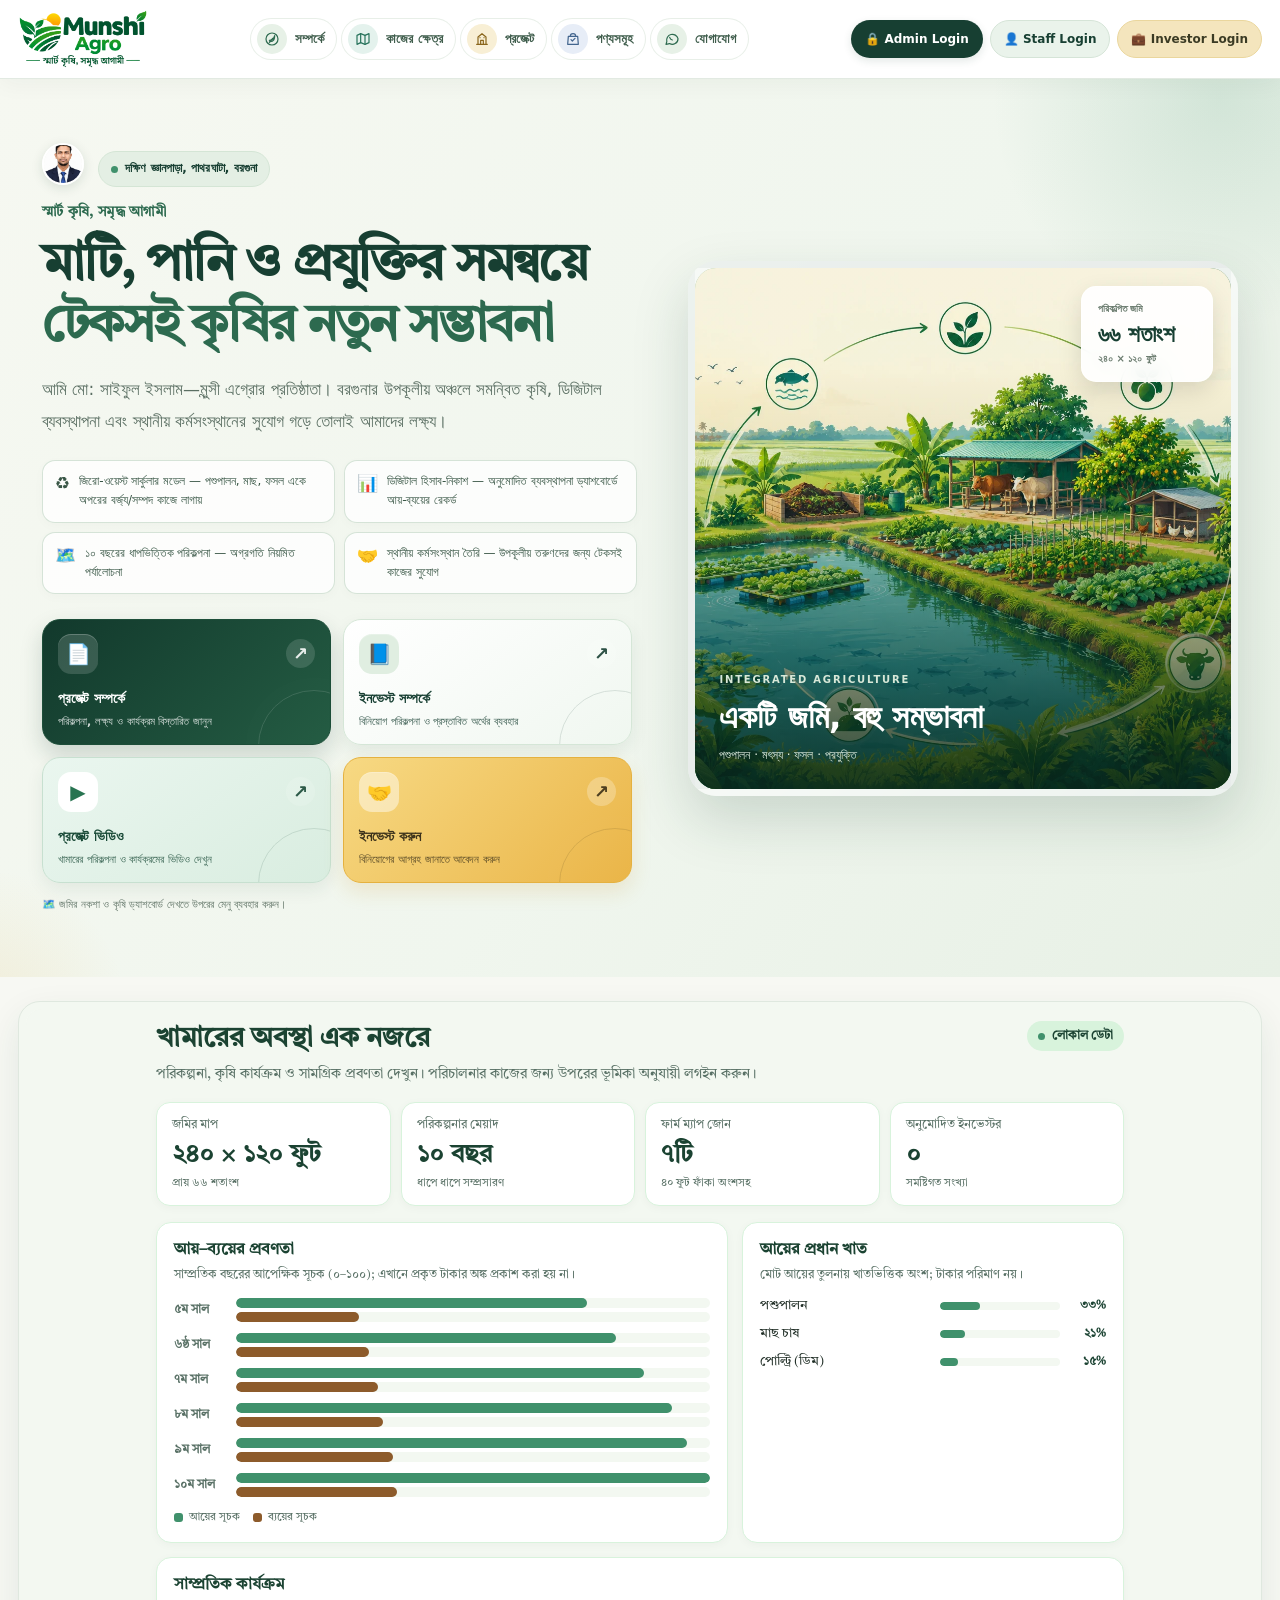
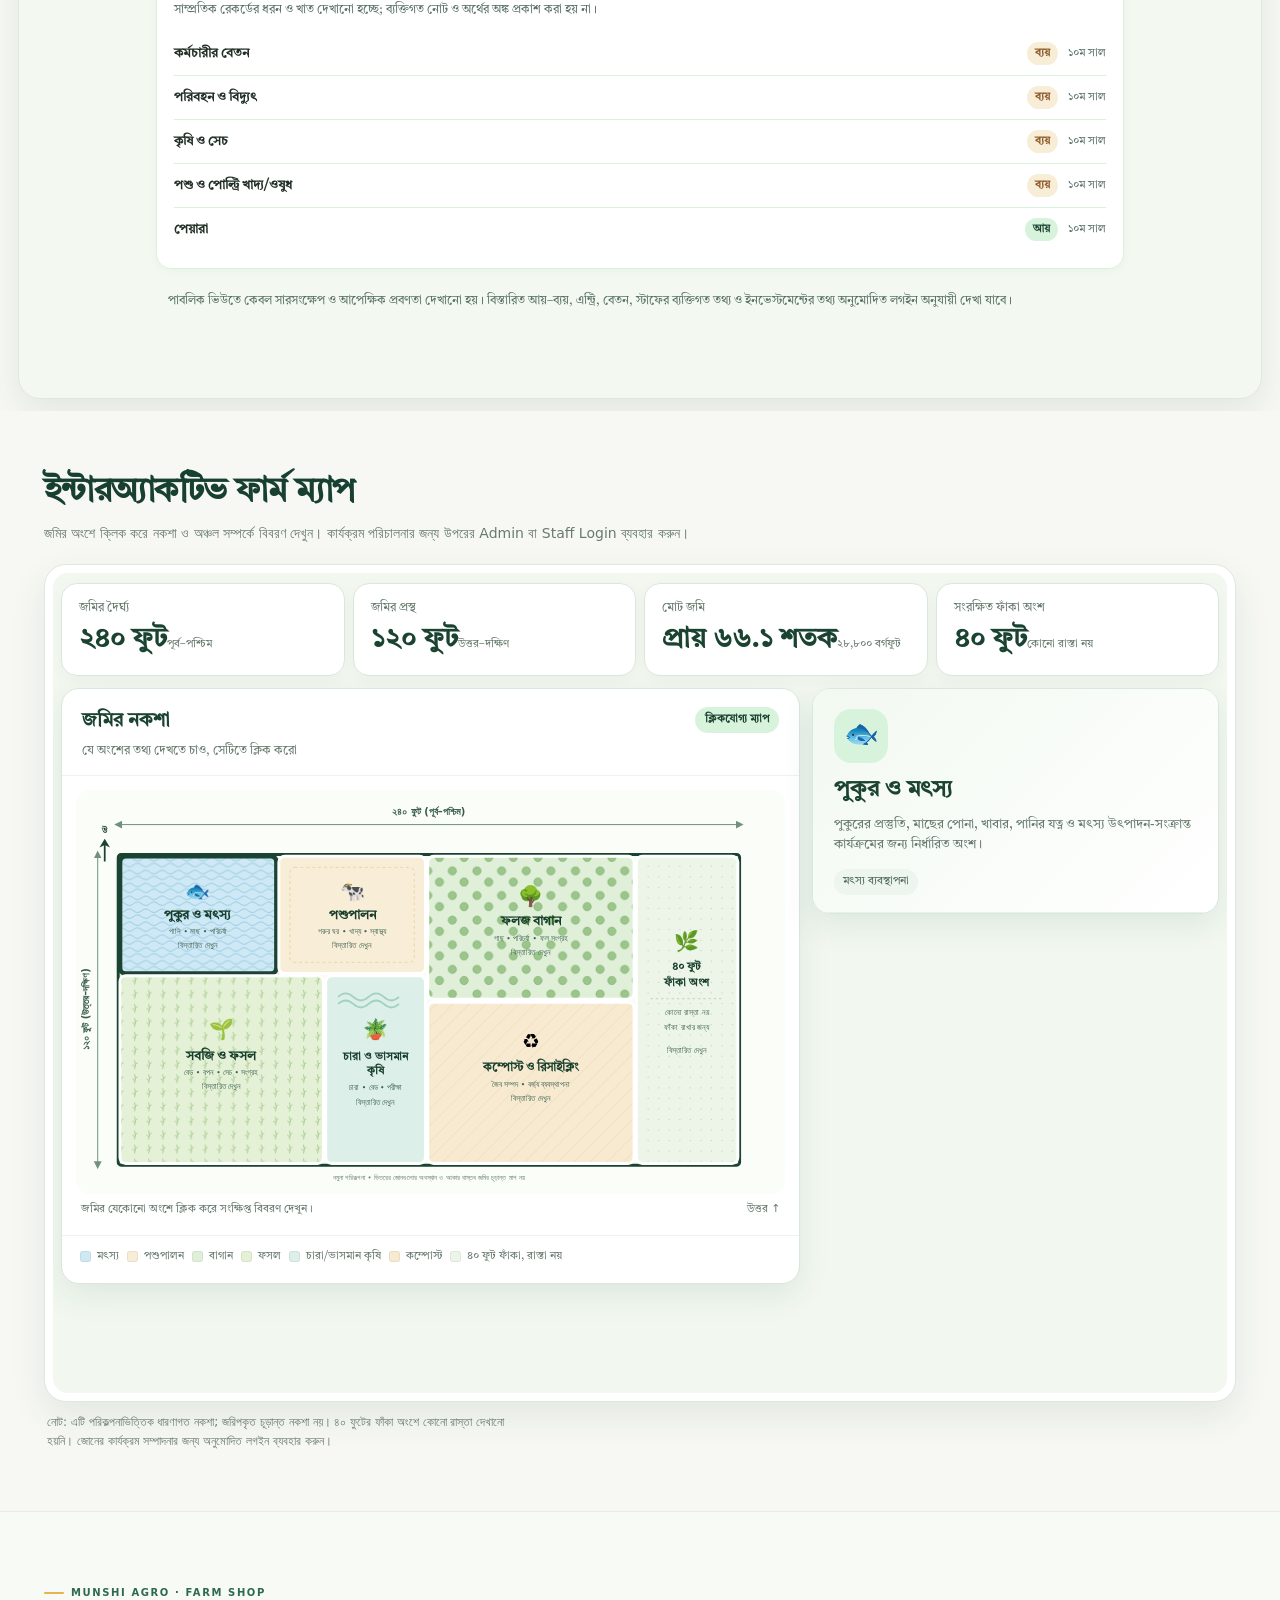
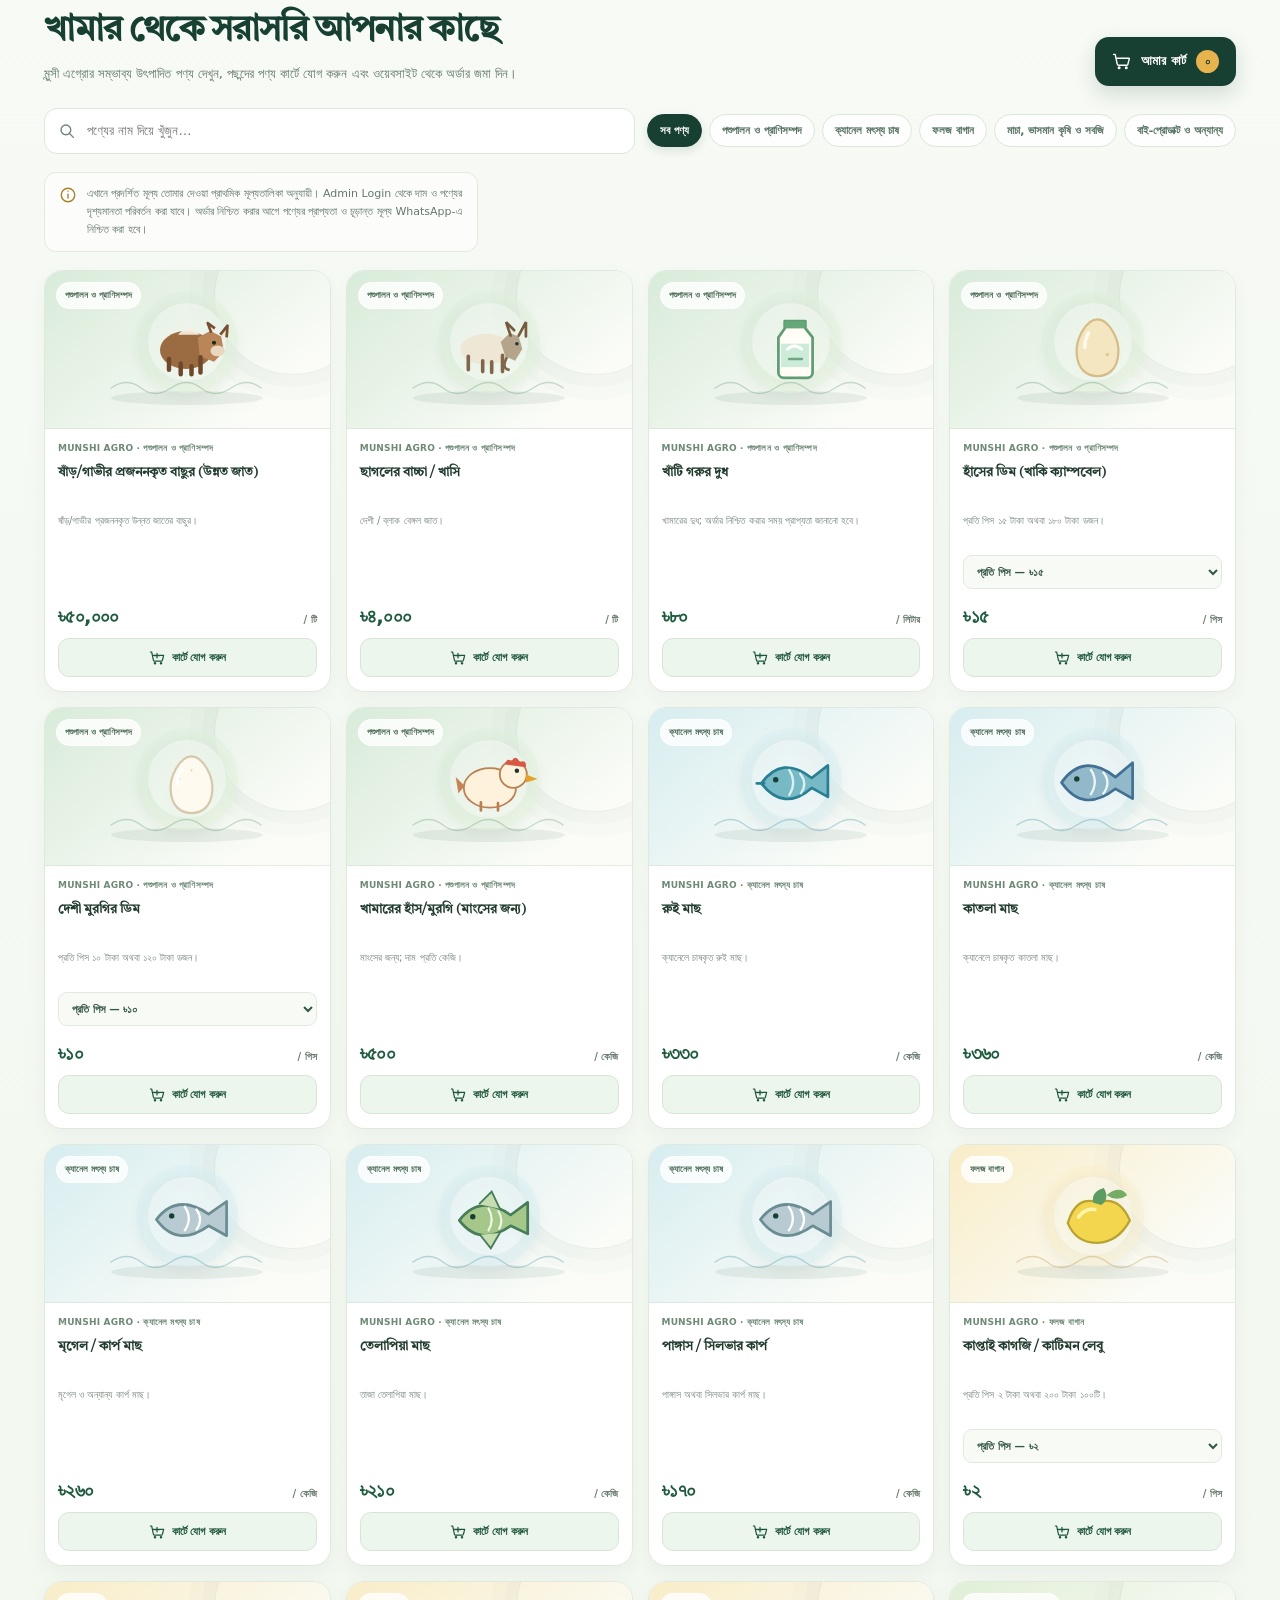
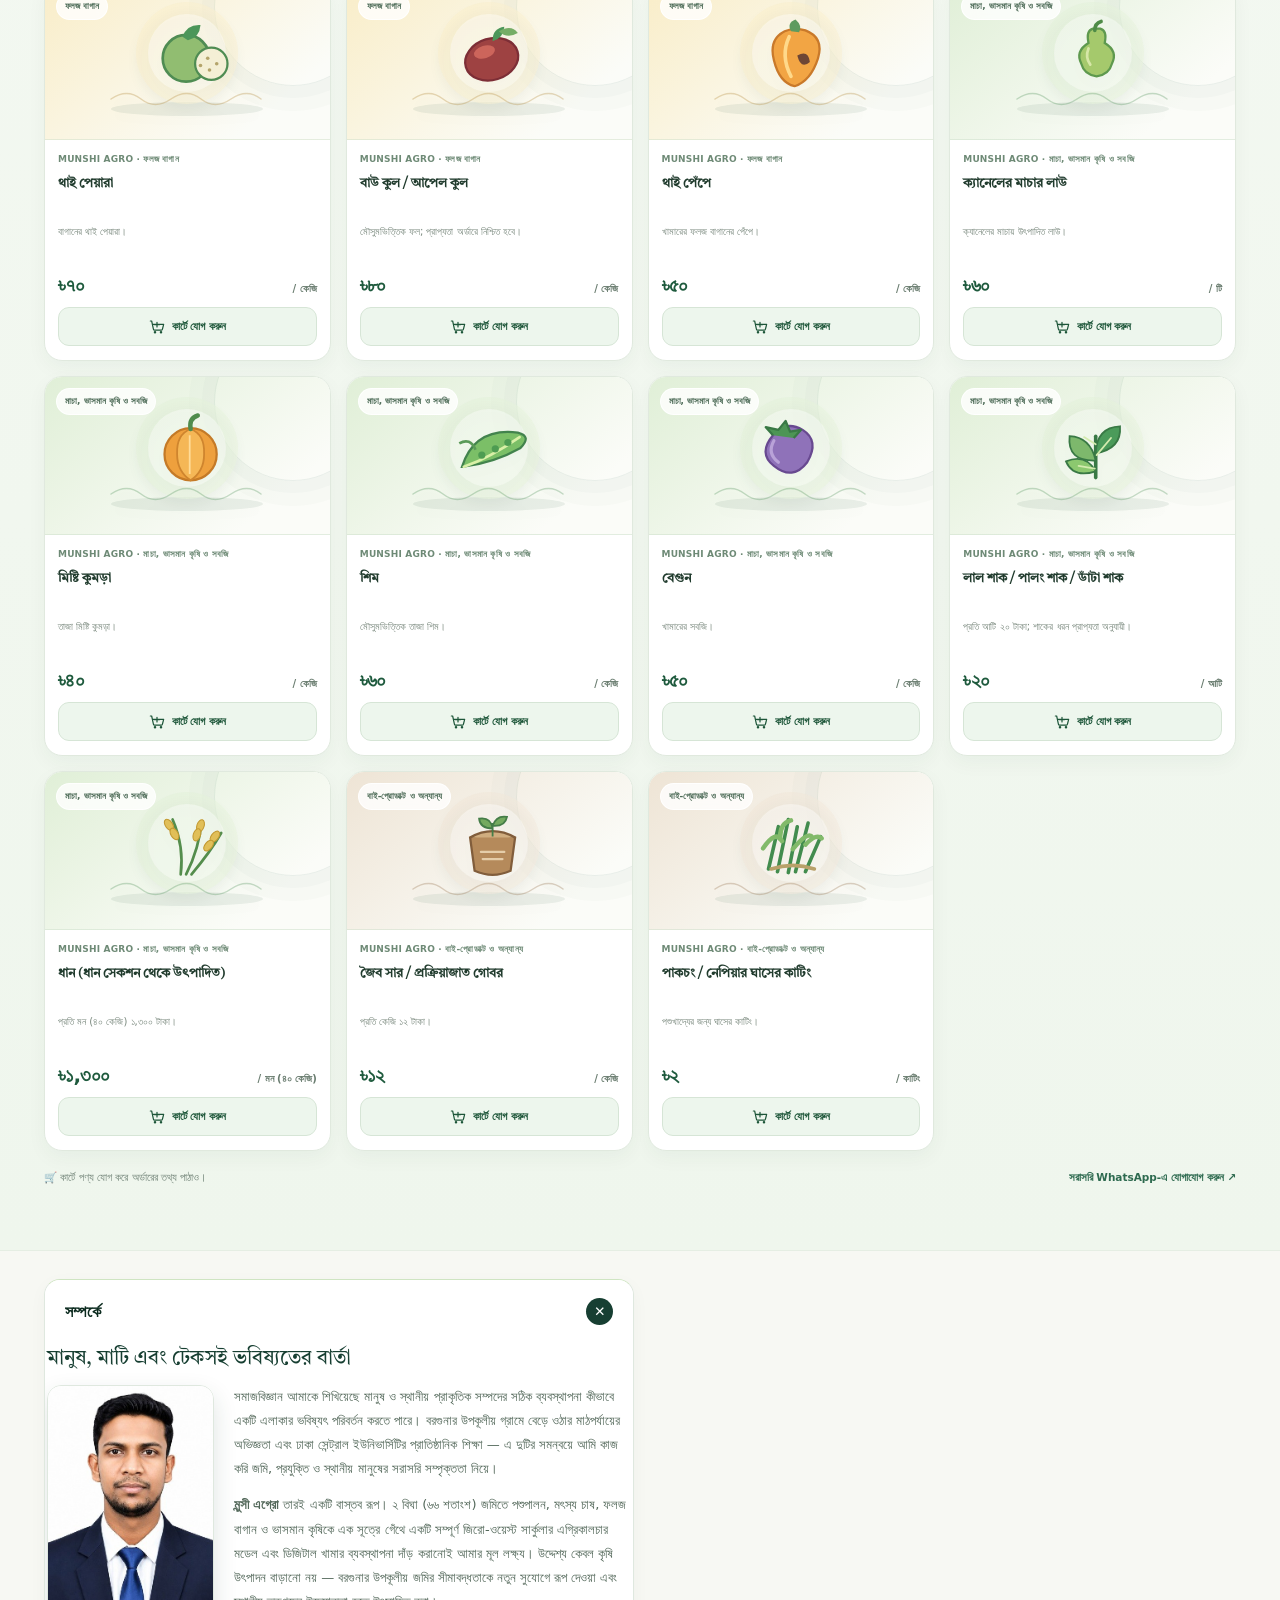
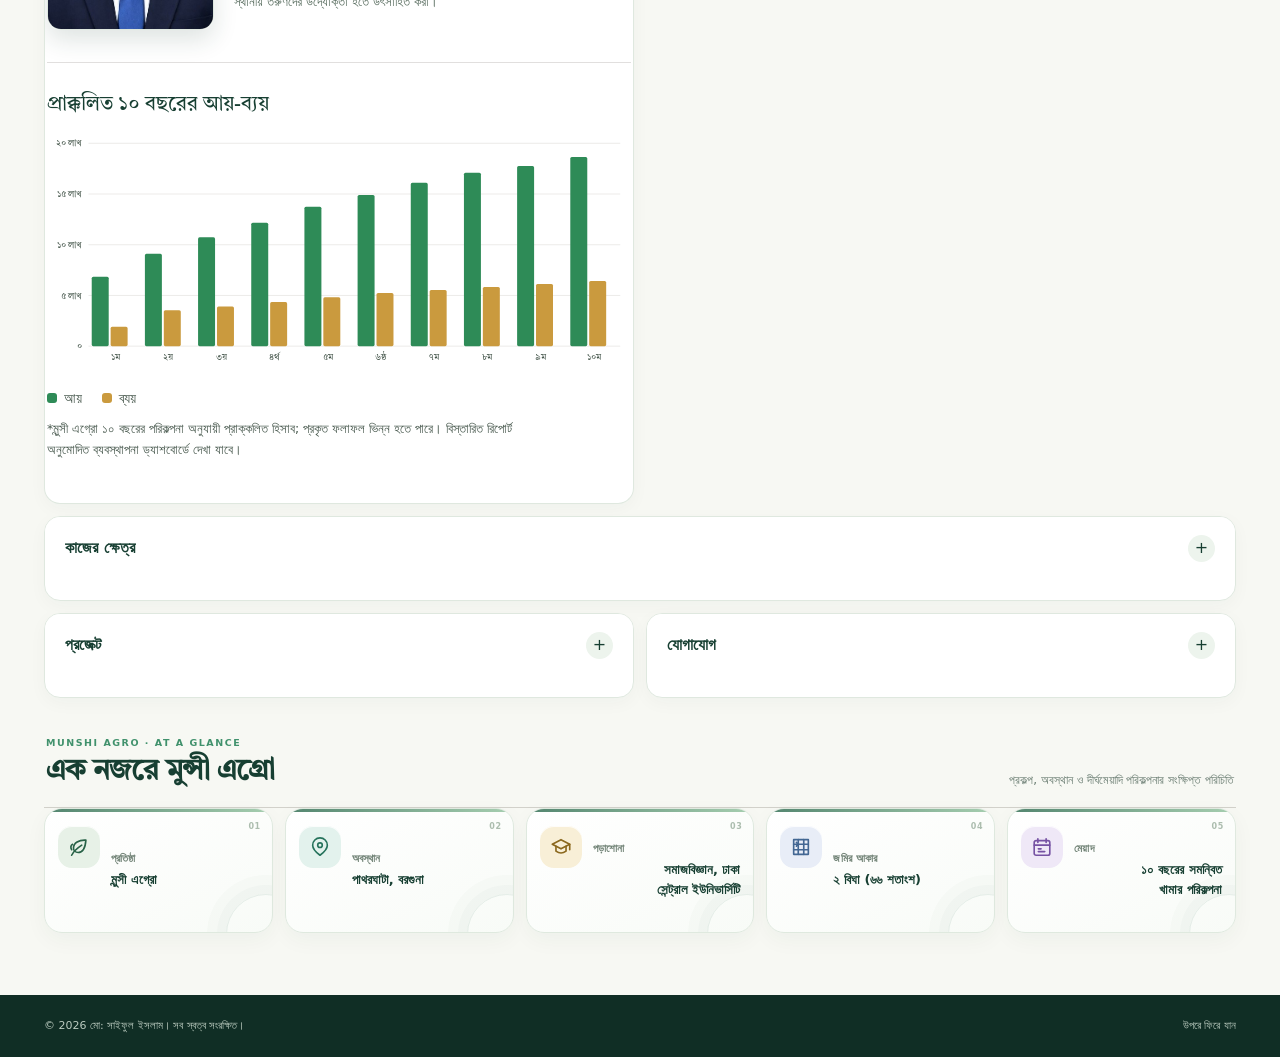
==== commit d8293913: "Add files via upload" ====
--- a/index.html
+++ b/index.html
@@ -619,7 +619,7 @@
         <div>
           <span class="shop-kicker">MUNSHI AGRO · FARM SHOP</span>
           <h2 id="shopTitle">খামার থেকে সরাসরি আপনার কাছে</h2>
-          <p>মুন্সী এগ্রোর সম্ভাব্য উৎপাদিত পণ্য দেখুন, পছন্দের পণ্য কার্টে যোগ করুন এবং WhatsApp-এ অর্ডারের তথ্য পাঠান।</p>
+          <p>মুন্সী এগ্রোর সম্ভাব্য উৎপাদিত পণ্য দেখুন, পছন্দের পণ্য কার্টে যোগ করুন এবং ওয়েবসাইট থেকে অর্ডার জমা দিন।</p>
         </div>
         <button type="button" class="shop-cart-open" id="shopOpenCart" aria-haspopup="dialog" aria-controls="shopCartOverlay">
           <svg viewBox="0 0 24 24" fill="none" stroke="currentColor" stroke-width="1.8" stroke-linecap="round" stroke-linejoin="round" width="19" height="19" aria-hidden="true"><circle cx="9" cy="20" r="1"/><circle cx="18" cy="20" r="1"/><path d="M2 3h2l2.6 12.2a2 2 0 0 0 2 1.6h9.6a2 2 0 0 0 1.9-1.4L22 8H5"/></svg>
@@ -853,13 +853,15 @@
       <div class="shop-cart-total" id="shopCartTotalRow" hidden><span>মোট আনুমানিক মূল্য</span><strong id="shopCartTotal">৳০</strong></div>
       <h3 class="shop-checkout-title">অর্ডারের তথ্য</h3>
       <form class="shop-checkout-form" id="shopCheckoutForm">
-        <div class="shop-form-field"><label for="shopCustomerName">তোমার নাম *</label><input id="shopCustomerName" name="name" required maxlength="100" autocomplete="name" placeholder="পূর্ণ নাম"></div>
+        <div class="shop-form-field"><label for="shopCustomerName">ক্রেতার পূর্ণ নাম *</label><input id="shopCustomerName" name="name" required maxlength="100" autocomplete="name" placeholder="পূর্ণ নাম"></div>
         <div class="shop-form-field"><label for="shopCustomerPhone">মোবাইল নম্বর *</label><input id="shopCustomerPhone" name="phone" type="tel" required maxlength="24" autocomplete="tel" placeholder="01XXXXXXXXX"></div>
-        <div class="shop-form-field"><label for="shopCustomerAddress">ডেলিভারি / সংগ্রহের ঠিকানা *</label><textarea id="shopCustomerAddress" name="address" required maxlength="500" autocomplete="street-address" placeholder="গ্রাম, ইউনিয়ন, উপজেলা, জেলা"></textarea></div>
-        <div class="shop-form-field"><label for="shopCustomerNote">অতিরিক্ত নোট (ঐচ্ছিক)</label><textarea id="shopCustomerNote" name="note" maxlength="500" placeholder="ডেলিভারি সময়, পণ্যের পছন্দ ইত্যাদি"></textarea></div>
-        <button type="submit" class="shop-order-btn" id="shopSubmitOrder"><svg viewBox="0 0 24 24" fill="none" stroke="currentColor" stroke-width="1.8" stroke-linecap="round" stroke-linejoin="round"><path d="M22 2 11 13"/><path d="m22 2-7 20-4-9-9-4Z"/></svg>WhatsApp-এ অর্ডার পাঠান</button>
-        <p class="shop-order-help">এই বাটন WhatsApp-এ অর্ডারের খসড়া খুলবে। WhatsApp-এ গিয়ে Send চাপলে অর্ডারটি পাঠানো হবে। ওয়েবসাইটে অনলাইন পেমেন্ট এখনো চালু নেই।</p>
-        <div class="shop-order-feedback" id="shopOrderFeedback" role="status"></div>
+        <div class="shop-form-field"><label for="shopCustomerDistrict">জেলা *</label><input id="shopCustomerDistrict" name="district" required maxlength="80" autocomplete="address-level1" placeholder="যেমন: বরগুনা"></div>
+        <div class="shop-form-field"><label for="shopCourierService">কুরিয়ার সার্ভিস / শাখার নাম</label><input id="shopCourierService" name="courierService" maxlength="120" placeholder="যেমন: সুন্দরবন / এস এ পরিবহন / নির্দিষ্ট শাখা"></div>
+        <div class="shop-form-field"><label for="shopCourierAddress">কুরিয়ার অফিস / শাখার পূর্ণ ঠিকানা *</label><textarea id="shopCourierAddress" name="courierAddress" required maxlength="500" placeholder="জেলা, উপজেলা, বাজার, শাখা/কাউন্টারের নির্দিষ্ট ঠিকানা"></textarea></div>
+        <div class="shop-form-field"><label for="shopCustomerNote">অতিরিক্ত নোট (ঐচ্ছিক)</label><textarea id="shopCustomerNote" name="note" maxlength="500" placeholder="বিকল্প ফোন, ডেলিভারি নির্দেশনা বা পণ্যের পছন্দ"></textarea></div>
+        <button type="submit" class="shop-order-btn" id="shopSubmitOrder"><svg viewBox="0 0 24 24" fill="none" stroke="currentColor" stroke-width="1.8" stroke-linecap="round" stroke-linejoin="round"><path d="M4 4h16v16H4z"/><path d="m7 12 3 3 7-7"/></svg>অর্ডার জমা দিন</button>
+        <p class="shop-order-help">অর্ডার জমা হলে Admin ও অনুমোদিত Staff ড্যাশবোর্ডে দেখবে। তারা ফোনে নিশ্চিত করে কুরিয়ার করবে। অনলাইন পেমেন্ট এখনো চালু নেই।</p>
+        <div class="shop-order-feedback" id="shopOrderFeedback" role="status" aria-live="polite"></div>
       </form>
     </div>
   </aside>
@@ -1162,18 +1164,71 @@
   el('shopOpenCart').addEventListener('click',openCart);el('shopCloseCart').addEventListener('click',closeCart);el('shopCartOverlay').addEventListener('click',ev=>{if(ev.target===el('shopCartOverlay'))closeCart();});
   document.addEventListener('keydown',ev=>{if(ev.key==='Escape'&&!el('shopCartOverlay').hidden)closeCart();});
   el('shopCartList').addEventListener('click',ev=>{const b=ev.target.closest('[data-cart-inc],[data-cart-dec],[data-cart-remove]');if(!b)return;const id=b.dataset.cartInc||b.dataset.cartDec||b.dataset.cartRemove;const oi=Number(b.dataset.optionIndex)||0;const row=cart.find(x=>x.id===id&&x.optionIndex===oi);if(!row)return;if(b.hasAttribute('data-cart-remove'))cart=cart.filter(x=>!(x.id===id&&x.optionIndex===oi));else if(b.hasAttribute('data-cart-inc'))row.qty=Math.min(999,row.qty+1);else if(row.qty>1)row.qty--;else cart=cart.filter(x=>!(x.id===id&&x.optionIndex===oi));saveAndRenderCart();});
-  el('shopCheckoutForm').addEventListener('submit',ev=>{
-    ev.preventDefault();const {rows,total}=cartTotals();if(!rows.length){showToast('অর্ডার দেওয়ার আগে কার্টে পণ্য যোগ করো।');return;}
-    const name=el('shopCustomerName').value.trim(),phone=el('shopCustomerPhone').value.trim(),address=el('shopCustomerAddress').value.trim(),note=el('shopCustomerNote').value.trim();
-    if(!name||!phone||!address){showToast('নাম, মোবাইল ও ঠিকানা পূরণ করো।');return;}
-    const lines=rows.map((r,i)=>`${i+1}. ${r.product.name} — ${r.qty} ${r.option.unit||r.product.unit} × ${formatMoney(r.option.price)} = ${formatMoney(r.lineTotal)}`);
-    const message=['আসসালামু আলাইকুম, মুন্সী এগ্রো থেকে অর্ডার করতে চাই।','','অর্ডারের তালিকা:',...lines,'',`মোট আনুমানিক মূল্য: ${formatMoney(total)}`,'',`ক্রেতার নাম: ${name}`,`মোবাইল: ${phone}`,`ঠিকানা: ${address}`,note?`অতিরিক্ত নোট: ${note}`:'','দয়া করে পণ্যের প্রাপ্যতা, চূড়ান্ত দাম ও ডেলিভারি/সংগ্রহের বিষয়টি নিশ্চিত করুন।'].filter(v=>v!==null&&v!==undefined).join('\n');
-    const url='https://wa.me/8801581477854?text='+encodeURIComponent(message);const w=window.open(url,'_blank','noopener,noreferrer');
-    const feedback=el('shopOrderFeedback');feedback.textContent=w?'WhatsApp-এ অর্ডারের বার্তা প্রস্তুত হয়েছে। WhatsApp-এ গিয়ে Send চাপুন।':'ব্রাউজার নতুন ট্যাব ব্লক করতে পারে। নিচের লিংক খুলে অর্ডার পাঠান।';feedback.classList.add('show');
-    if(!w){const a=document.createElement('a');a.href=url;a.target='_blank';a.rel='noopener';a.textContent='WhatsApp-এ অর্ডার খুলুন';a.style.cssText='display:inline-block;margin-top:8px;color:#1b6a41;font-weight:800';feedback.appendChild(document.createElement('br'));feedback.appendChild(a);}
+  const pendingOrderRequests = new Map();
+  function submitOrderToDashboard(order){
+    return new Promise((resolve,reject)=>{
+      const frame=el('heroTrackerFrame');
+      if(!frame||!frame.contentWindow){reject(new Error('ড্যাশবোর্ড সংযোগ পাওয়া যায়নি। পেজ রিফ্রেশ করে আবার চেষ্টা করুন।'));return;}
+      const requestId='shop-'+Date.now().toString(36)+'-'+Math.random().toString(36).slice(2,9);
+      let attempts=0;
+      const send=()=>{
+        attempts++;
+        try{frame.contentWindow.postMessage({type:'munshi-submit-order',requestId,order},location.origin);}catch(e){}
+        if(attempts>=30){clearInterval(retryTimer);clearTimeout(timeoutTimer);pendingOrderRequests.delete(requestId);reject(new Error('অর্ডার জমা দেওয়ার উত্তর পাওয়া যায়নি। পেজ রিফ্রেশ করে আবার চেষ্টা করুন।'));}
+      };
+      const retryTimer=setInterval(send,500);
+      const timeoutTimer=setTimeout(()=>{clearInterval(retryTimer);pendingOrderRequests.delete(requestId);reject(new Error('Firebase থেকে উত্তর আসেনি। ইন্টারনেট সংযোগ পরীক্ষা করে আবার চেষ্টা করুন।'));},16000);
+      pendingOrderRequests.set(requestId,{resolve,reject,retryTimer,timeoutTimer});
+      send();
+    });
+  }
+  el('shopCheckoutForm').addEventListener('submit',async ev=>{
+    ev.preventDefault();
+    const {rows,total}=cartTotals();
+    if(!rows.length){showToast('অর্ডার দেওয়ার আগে কার্টে পণ্য যোগ করো।');return;}
+    const name=el('shopCustomerName').value.trim();
+    const phone=el('shopCustomerPhone').value.trim();
+    const district=el('shopCustomerDistrict').value.trim();
+    const courierService=el('shopCourierService').value.trim();
+    const courierAddress=el('shopCourierAddress').value.trim();
+    const note=el('shopCustomerNote').value.trim();
+    if(!name||!phone||!district||!courierAddress){showToast('নাম, মোবাইল, জেলা ও কুরিয়ার ঠিকানা পূরণ করো।');return;}
+    const now=new Date();
+    const stamp=now.getFullYear()+String(now.getMonth()+1).padStart(2,'0')+String(now.getDate()).padStart(2,'0');
+    const orderId='MA-'+stamp+'-'+Math.random().toString(36).slice(2,7).toUpperCase();
+    const order={
+      orderId, createdAt:now.toISOString(), status:'pending', statusUpdatedAt:null, statusUpdatedBy:null,
+      source:'public-website', currency:'BDT',
+      customer:{name,phone,district,courierService,courierAddress,note},
+      items:rows.map(r=>({id:String(r.product.id),name:String(r.product.name),category:String(r.product.category||''),quantity:Number(r.qty)||1,unit:String(r.option.unit||r.product.unit||'একক'),unitPrice:Number(r.option.price)||0,optionLabel:String(r.option.label||r.option.unit||''),subtotal:Number(r.lineTotal)||0})),
+      total:Number(total)||0
+    };
+    const submit=el('shopSubmitOrder'),feedback=el('shopOrderFeedback');
+    submit.disabled=true;submit.textContent='অর্ডার জমা হচ্ছে…';feedback.textContent='অর্ডারের তথ্য Firebase-এ জমা দেওয়া হচ্ছে।';feedback.classList.add('show');
+    try{
+      const result=await submitOrderToDashboard(order);
+      if(!result||!result.success)throw new Error(result&&result.message?result.message:'অর্ডার জমা করা যায়নি।');
+      cart=[];saveAndRenderCart();el('shopCheckoutForm').reset();
+      feedback.textContent=`অর্ডার সফলভাবে জমা হয়েছে। অর্ডার নম্বর: ${orderId}। Admin/Staff ফোনে যোগাযোগ করে অর্ডার নিশ্চিত করবেন।`;
+      showToast('অর্ডার Firebase-এ জমা হয়েছে।');
+    }catch(err){
+      feedback.textContent=err&&err.message?err.message:'অর্ডার জমা করা যায়নি। অনুগ্রহ করে আবার চেষ্টা করুন।';
+      showToast('অর্ডার জমা হয়নি—আবার চেষ্টা করুন।');
+    }finally{
+      submit.disabled=cartTotals().rows.length===0;
+      submit.innerHTML='<svg viewBox="0 0 24 24" fill="none" stroke="currentColor" stroke-width="1.8" stroke-linecap="round" stroke-linejoin="round"><path d="M4 4h16v16H4z"/><path d="m7 12 3 3 7-7"/></svg>অর্ডার জমা দিন';
+    }
   });
   function acceptCatalog(next){if(!Array.isArray(next)||!next.length)return;products=next.filter(p=>p&&p.id&&p.name).map(p=>({...p,price:Number(p.price)||0,active:p.active!==false,options:Array.isArray(p.options)?p.options.map(o=>({...o,price:Number(o.price)||0})):undefined}));renderFilters();renderProducts();saveAndRenderCart();}
-  window.addEventListener('message',ev=>{if(ev.origin!==location.origin||ev.source!==el('heroTrackerFrame').contentWindow)return;const d=ev.data;if(d&&d.type==='munshi-product-catalog')acceptCatalog(d.products);});
+  window.addEventListener('message',ev=>{
+    if(ev.origin!==location.origin||ev.source!==el('heroTrackerFrame').contentWindow)return;
+    const d=ev.data;if(!d)return;
+    if(d.type==='munshi-product-catalog')acceptCatalog(d.products);
+    if(d.type==='munshi-order-submit-result'&&d.requestId&&pendingOrderRequests.has(d.requestId)){
+      const pending=pendingOrderRequests.get(d.requestId);pendingOrderRequests.delete(d.requestId);clearInterval(pending.retryTimer);clearTimeout(pending.timeoutTimer);
+      if(d.success)pending.resolve(d);else pending.reject(new Error(d.message||'অর্ডার জমা করা যায়নি।'));
+    }
+  });
   function requestCatalog(){const frame=el('heroTrackerFrame');if(frame&&frame.contentWindow)frame.contentWindow.postMessage({type:'munshi-request-product-catalog'},location.origin);}
   el('heroTrackerFrame').addEventListener('load',requestCatalog);window.addEventListener('load',requestCatalog);
   renderFilters();renderProducts();saveAndRenderCart();
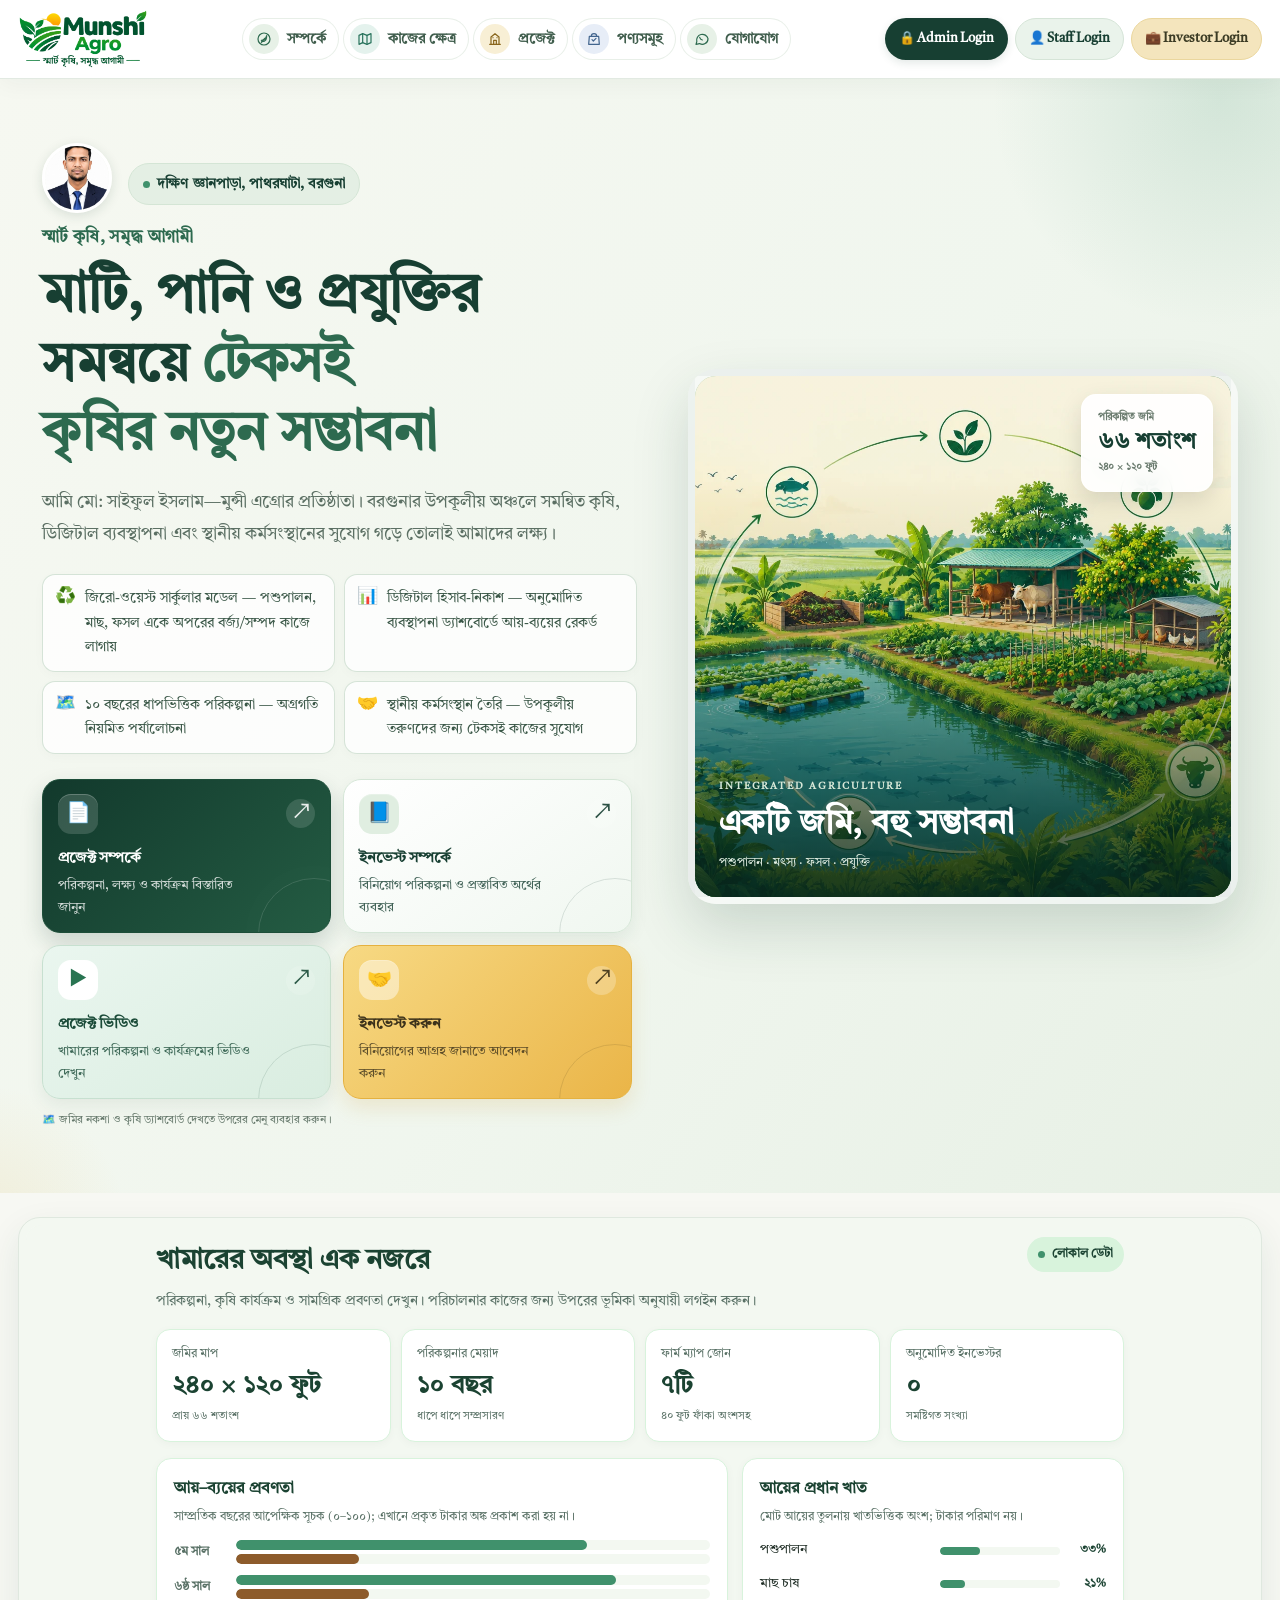
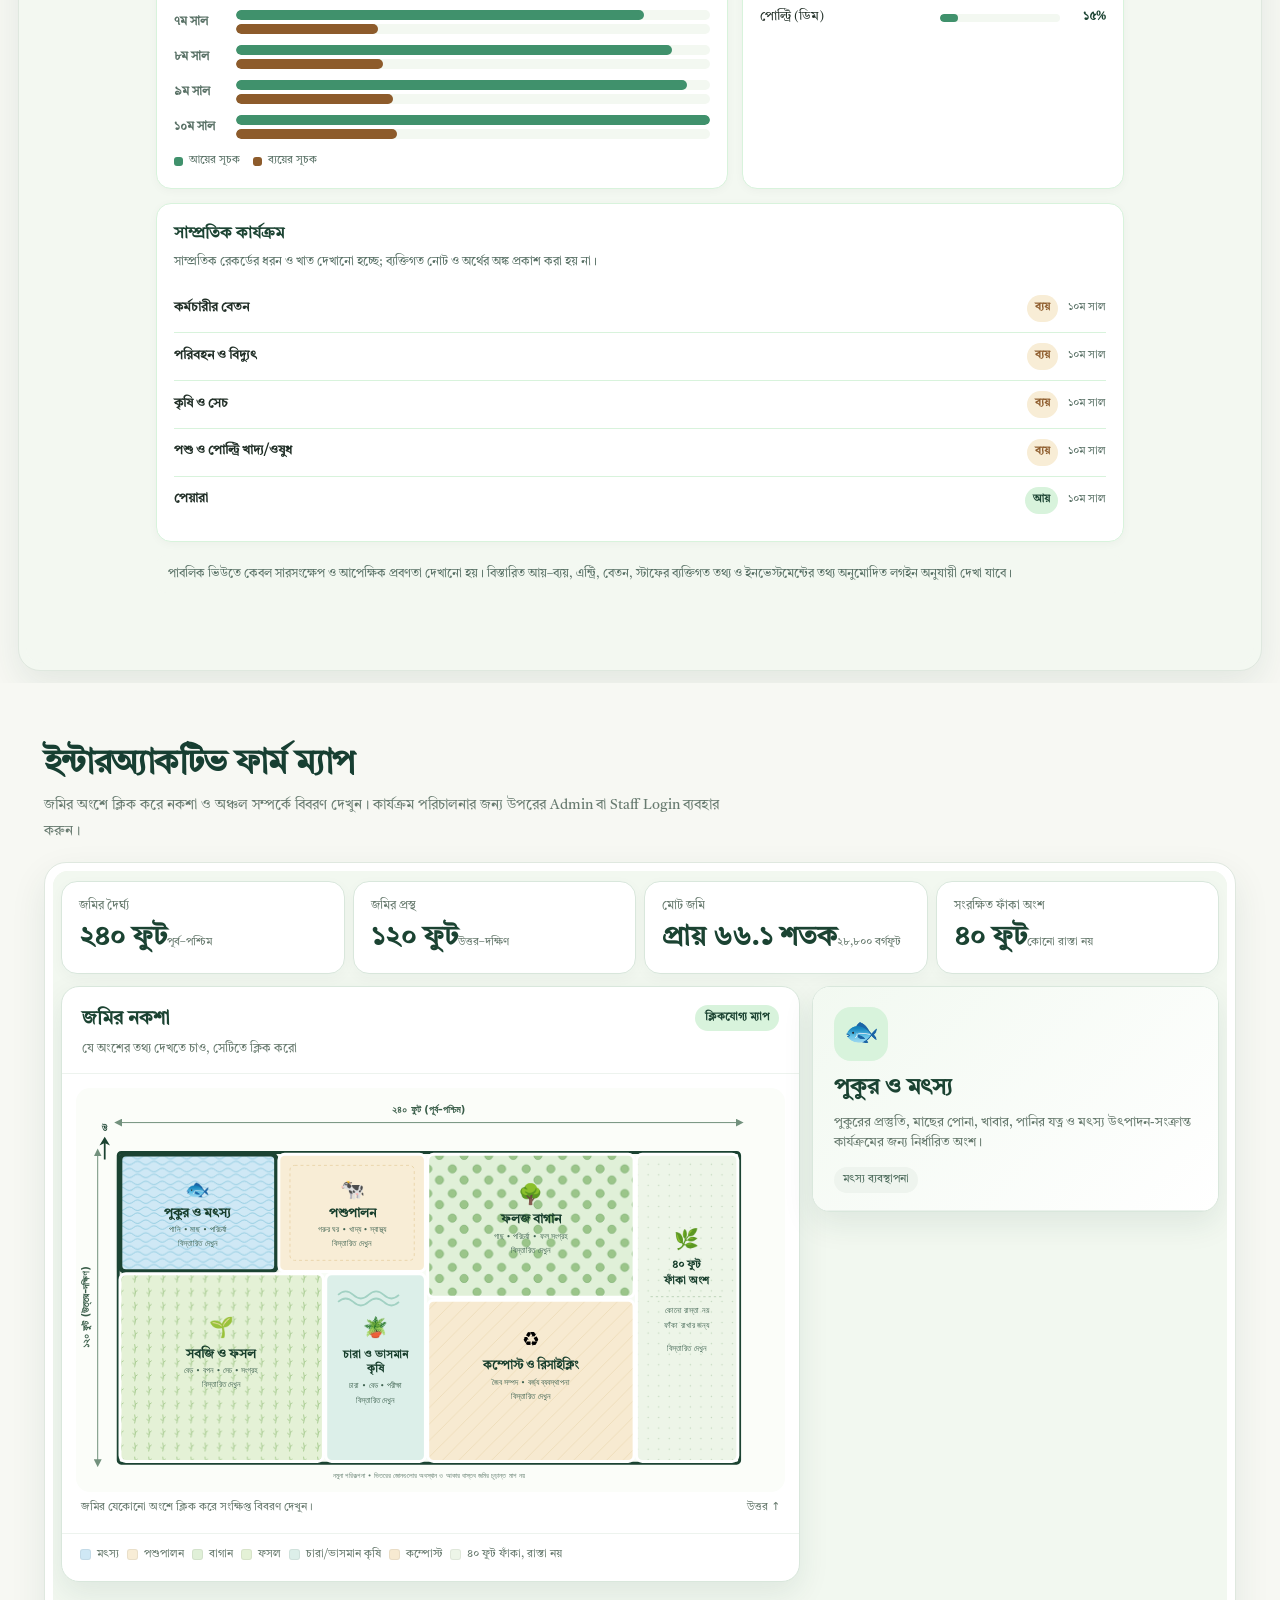
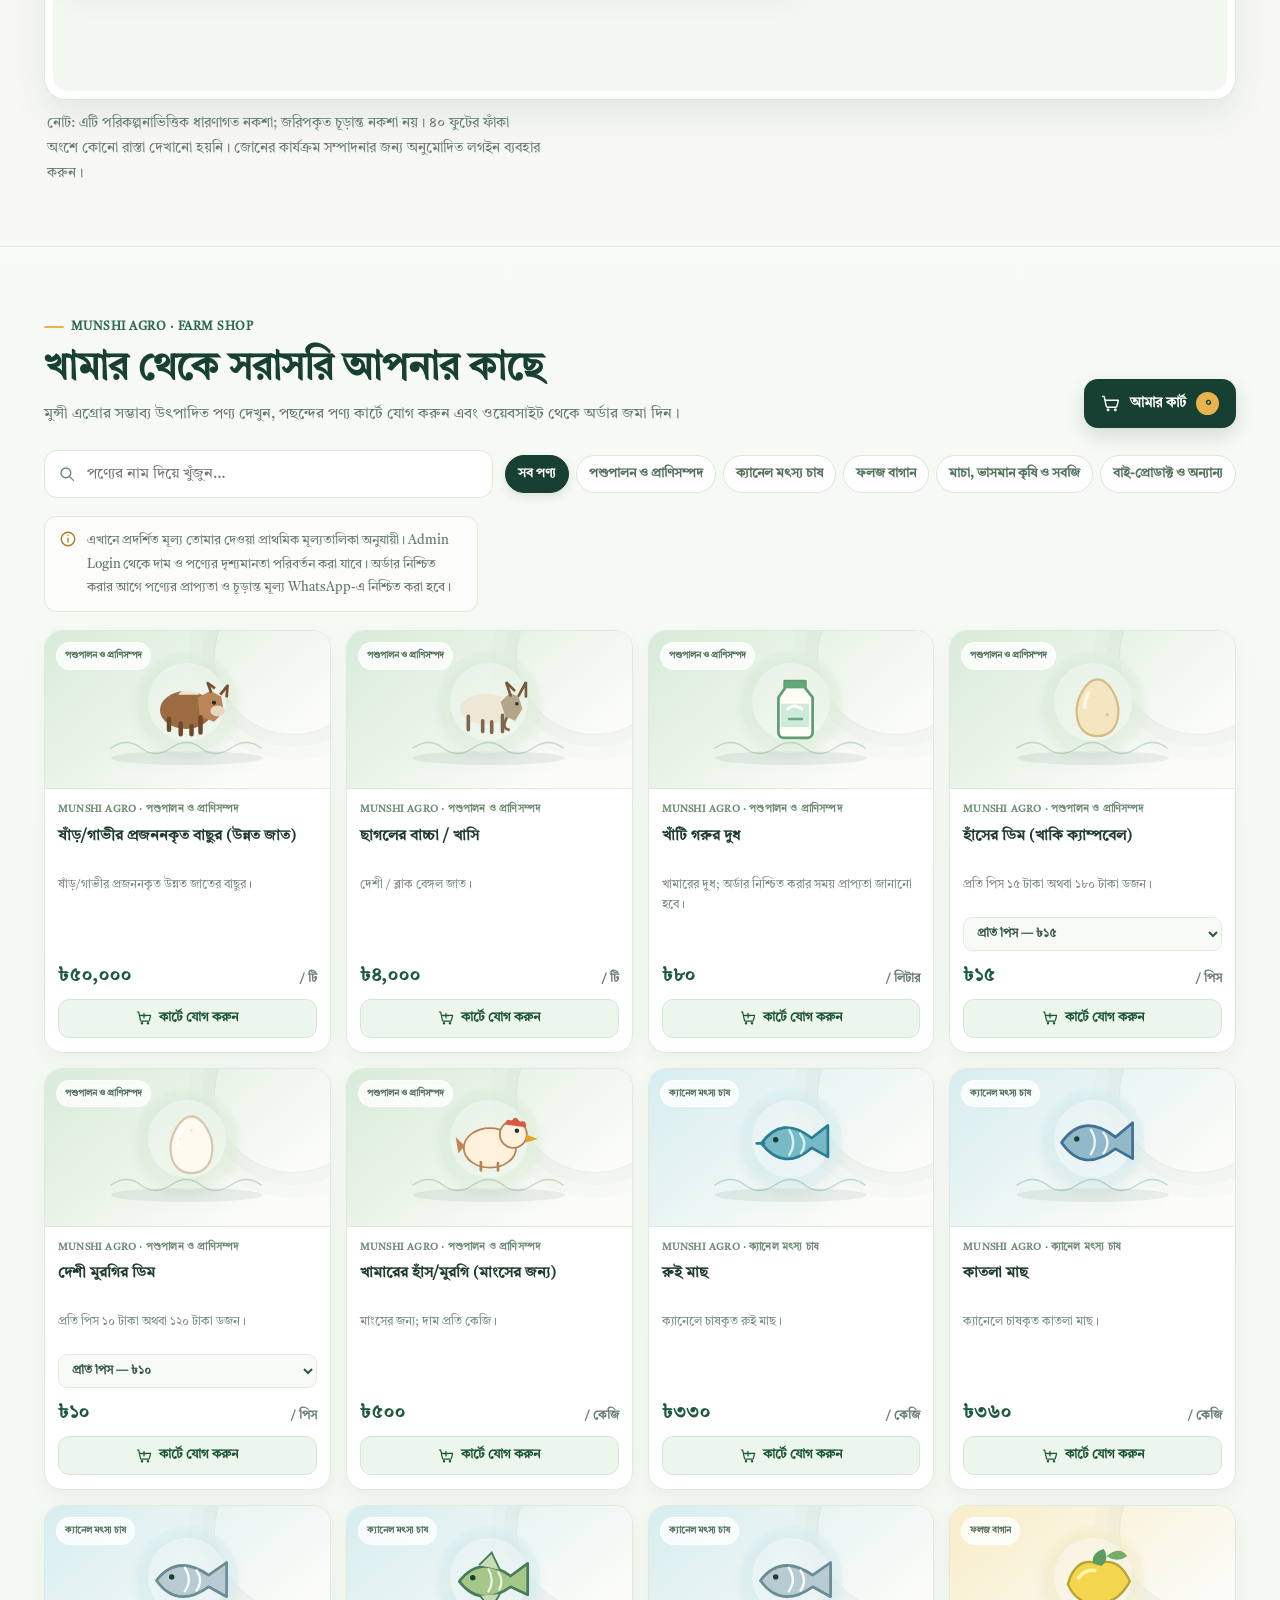
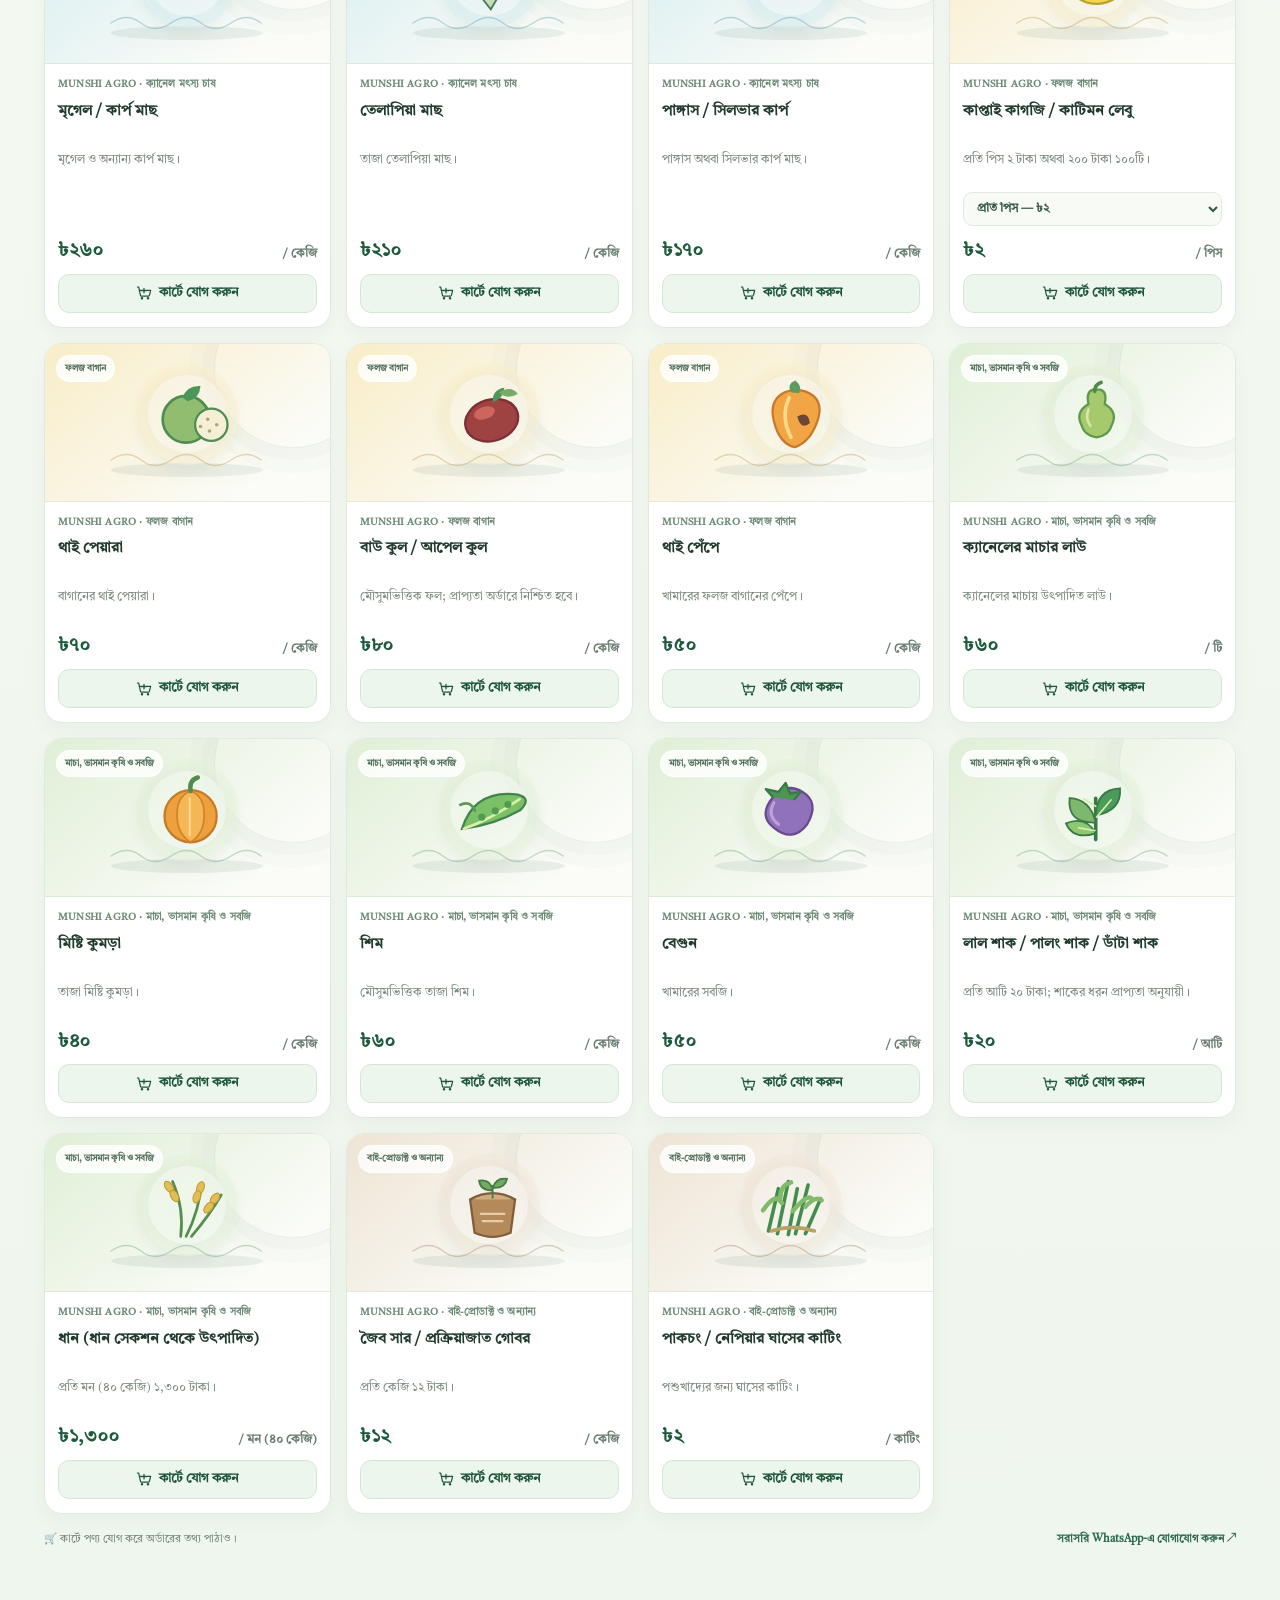
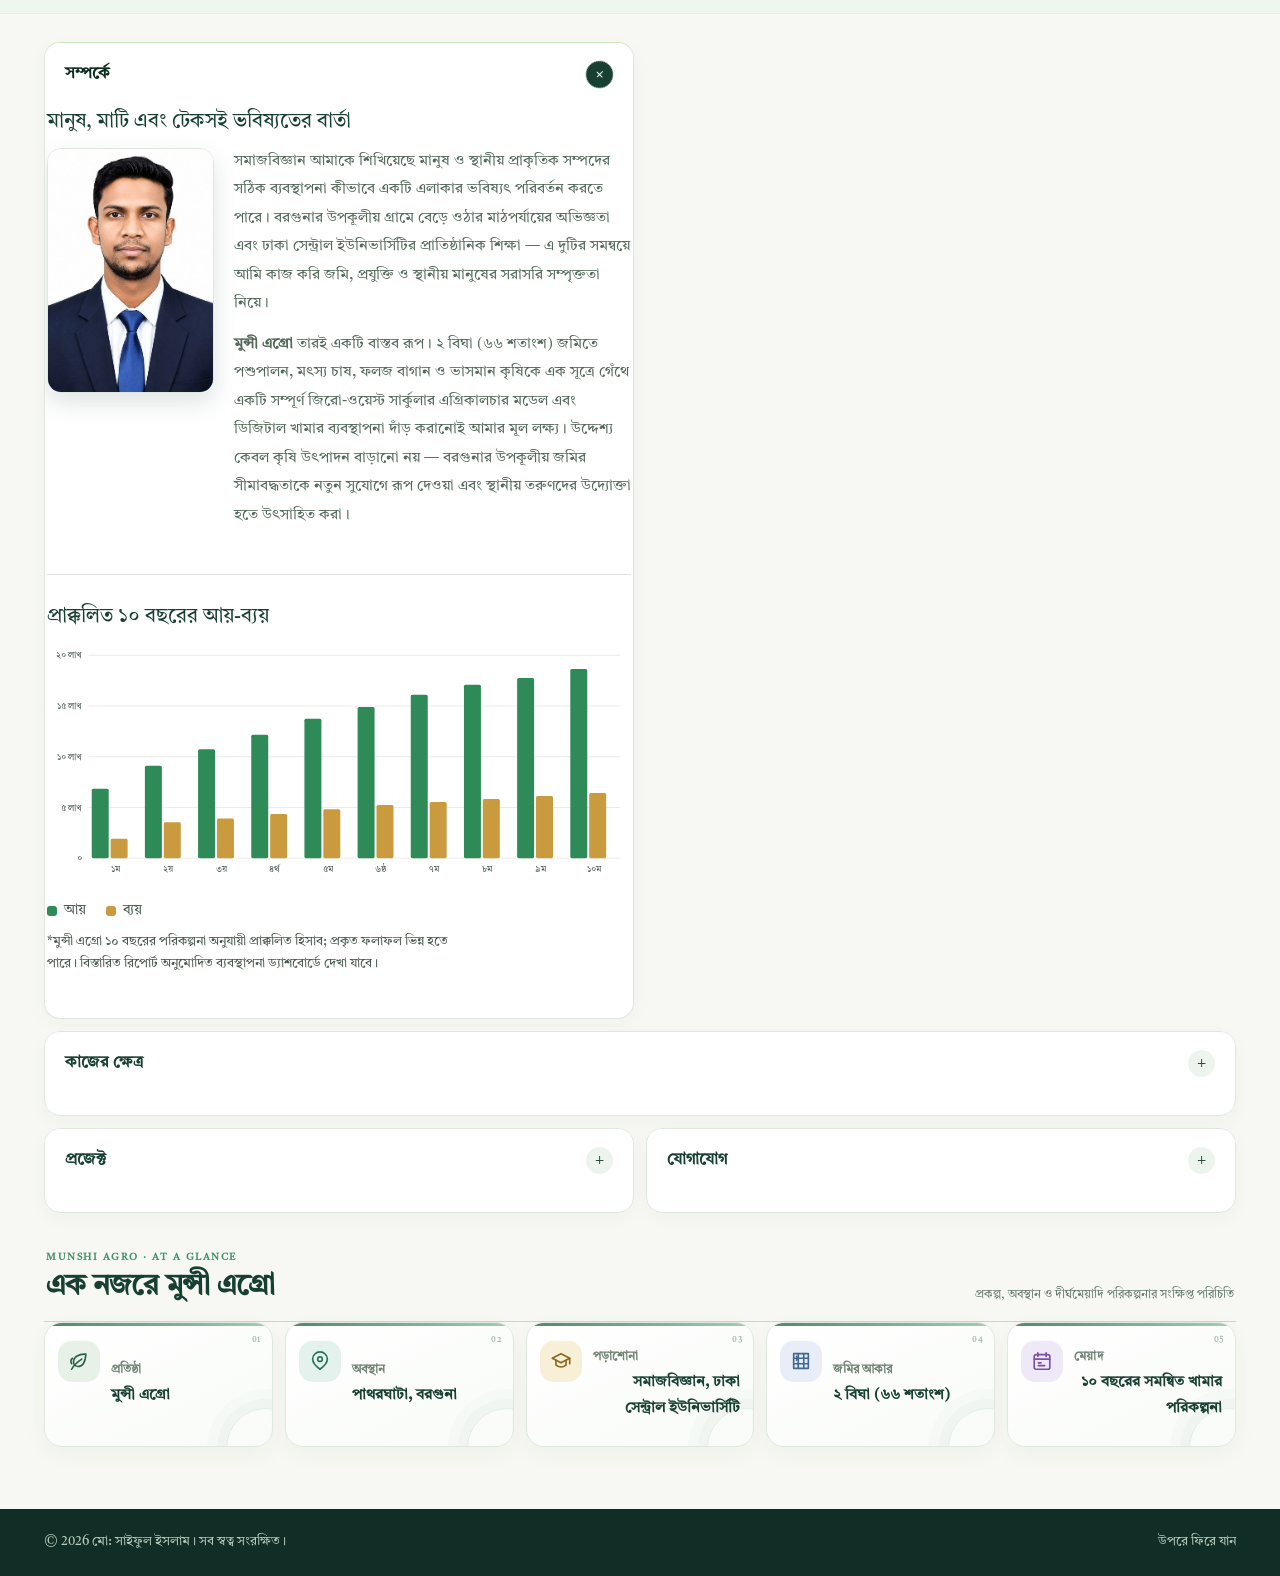
==== commit 8e5b5bd7: "Add files via upload" ====
--- a/index.html
+++ b/index.html
@@ -388,6 +388,94 @@
   @media(max-width:390px){.shop-grid{grid-template-columns:1fr}.shop-art{height:170px}.shop-card-body{padding:13px}.shop-card h3{min-height:auto;font-size:13px}.shop-card-desc{min-height:auto}.shop-filters{gap:5px}.shop-filter{font-size:9.5px;padding:7px 9px}.shop-drawer-head{padding:15px}.shop-drawer-content{padding:13px}}
   @media(prefers-reduced-motion:reduce){.shop-card,.shop-art svg,.shop-add-btn,.shop-cart-open,.shop-toast{transition:none}.shop-drawer{animation:none}}
 
+
+  /* ---------- Accessible Bengali typography + compact mobile storefront ---------- */
+  html,body{font-family:'Tiro Bangla','Noto Serif Bengali',serif!important}
+  body,body *{font-family:'Tiro Bangla','Noto Serif Bengali',serif!important}
+  body{font-size:16px!important;line-height:1.72}
+  .site-nav a{font-size:14px!important;line-height:1.45}
+  .role-login-btn,.workspace-toggle{font-size:13px!important;line-height:1.4}
+  .hero-avatar{width:70px!important;height:70px!important;margin:0 13px 12px 0!important;border-width:3px!important}
+  .eyebrow-plain{font-size:14px!important;padding:8px 14px!important}
+  .hero-tagline{font-size:17px!important;line-height:1.55}
+  .hero-copy h1{font-size:clamp(35px,4.2vw,58px)!important;line-height:1.28;letter-spacing:0!important}
+  .hero-lede{font-size:17px!important;line-height:1.9!important}
+  .pitch-points li{font-size:14px!important;line-height:1.75!important}
+  .hero-action-text{font-size:15px!important;line-height:1.55!important}
+  .hero-action-subtext{font-size:13px!important;line-height:1.65!important}
+  .shop-heading h2{font-size:clamp(27px,3.2vw,38px)!important;letter-spacing:0!important}
+  .shop-heading p{font-size:15px!important;line-height:1.8!important}
+  .shop-kicker{font-size:12px!important;letter-spacing:.04em!important}
+  .shop-cart-open{font-size:14px!important}
+  .shop-search input{font-size:15px!important;min-height:48px}
+  .shop-filter{font-size:13px!important;line-height:1.4!important}
+  .shop-notice{font-size:13px!important;line-height:1.8!important}
+  .shop-card-category{font-size:10px!important}
+  .shop-card h3{font-size:15px!important;line-height:1.62!important}
+  .shop-card-desc{font-size:12px!important;line-height:1.7!important}
+  .shop-price{font-size:19px!important;letter-spacing:0!important}
+  .shop-unit{font-size:12px!important}
+  .shop-option-select{font-size:12px!important}
+  .shop-add-btn{font-size:13px!important;line-height:1.45!important}
+  .shop-product-photo{position:relative;z-index:1;display:block;width:100%;height:100%;max-height:100%;object-fit:contain;padding:10px;filter:drop-shadow(0 7px 8px rgba(23,63,50,.09));}
+  .shop-cart-thumb img{display:block;width:100%;height:100%;object-fit:contain;padding:3px}
+  .shop-cart-name{font-size:14px!important;line-height:1.55!important}
+  .shop-cart-meta{font-size:12px!important;line-height:1.6!important}
+  .shop-form-field label{font-size:13px!important}
+  .shop-form-field input,.shop-form-field textarea{font-size:16px!important;line-height:1.6!important}
+  .fn-label{font-size:12px!important}
+  .fn-value{font-size:15px!important;line-height:1.7!important}
+  .contact-list li{font-size:14px!important;line-height:1.8!important}
+  .contact-label{font-size:13px!important}
+  .about-body p{font-size:15px!important;line-height:1.9!important}
+  .focus-item h3{font-size:16px!important}
+  .focus-item p,.project-desc{font-size:14px!important;line-height:1.8!important}
+  .project-tag,.project-meta span{font-size:12px!important}
+  .farm-map-heading p,.farm-map-note{font-size:14px!important;line-height:1.8!important}
+  .site-footer p{font-size:13px!important}
+  @media(max-width:820px){
+    .hero-avatar{width:62px!important;height:62px!important}
+    .hero-copy h1{font-size:clamp(32px,8vw,38px)!important;line-height:1.32!important}
+    .hero-lede{font-size:16px!important}
+    .pitch-points li{font-size:14px!important}
+    .fn-value{font-size:15px!important}
+  }
+  /* Three product cards per row on phones, like a compact grocery storefront. */
+  @media(max-width:720px){
+    .shop-section>.wrap{width:calc(100% - 18px)!important}
+    .shop-grid{grid-template-columns:repeat(3,minmax(0,1fr))!important;gap:8px!important}
+    .shop-card{border-radius:13px!important;box-shadow:0 4px 12px rgba(23,63,50,.055)!important}
+    .shop-art{height:100px!important}
+    .shop-art svg{width:100%!important;height:88px!important}
+    .shop-product-tag{top:5px!important;left:5px!important;max-width:calc(100% - 10px);overflow:hidden;text-overflow:ellipsis;white-space:nowrap;font-size:7.5px!important;padding:3px 5px!important}
+    .shop-card-body{padding:8px 7px 9px!important;gap:6px!important}
+    .shop-card-category{display:none!important}
+    .shop-card h3{font-size:12px!important;line-height:1.48!important;min-height:54px!important;overflow-wrap:anywhere}
+    .shop-card-desc{display:none!important}
+    .shop-product-price-row{align-items:flex-start;flex-direction:column;gap:2px;padding-top:4px!important}
+    .shop-price{font-size:15px!important;white-space:normal!important}
+    .shop-unit{font-size:10px!important;text-align:left!important}
+    .shop-option-select{min-height:29px;padding:4px 3px!important;font-size:10px!important}
+    .shop-add-btn{min-height:34px!important;padding:5px 3px!important;gap:3px!important;border-radius:8px!important;font-size:10.5px!important;line-height:1.35!important}
+    .shop-add-btn svg{width:13px!important;height:13px!important;flex:none}
+    .shop-filter{font-size:12px!important;padding:8px 10px!important}
+    .shop-filters{justify-content:flex-start!important}
+    .shop-footer-note{font-size:12px!important}
+    .shop-heading h2{font-size:26px!important}
+    .shop-heading p{font-size:14px!important}
+  }
+  @media(max-width:390px){
+    .shop-grid{grid-template-columns:repeat(3,minmax(0,1fr))!important;gap:6px!important}
+    .shop-art{height:84px!important}
+    .shop-art svg{height:76px!important}
+    .shop-card-body{padding:7px 5px 8px!important;gap:5px!important}
+    .shop-card h3{font-size:12px!important;min-height:60px!important;line-height:1.45!important}
+    .shop-price{font-size:15px!important}
+    .shop-add-btn{font-size:10.5px!important;min-height:33px!important}
+    .shop-product-tag{font-size:7px!important}
+    .hero-avatar{width:58px!important;height:58px!important}
+  }
+
 </style>
 
 </head>
@@ -1079,6 +1167,12 @@
     'বাই-প্রোডাক্ট ও অন্যান্য': ['#eee4d5','#89613c','#f5ece0']
   };
   function productArt(p,index) {
+  const providedImage = String((p && (p.imageUrl || p.imageData)) || '').trim();
+  const safeHostedImage = /^(https?:\/\/|\/|\.\/)/i.test(providedImage);
+  const safeInlineImage = /^data:image\/(?:webp|png|jpeg);base64,/i.test(providedImage);
+  if (providedImage && (safeHostedImage || safeInlineImage)) {
+    return `<img class="shop-product-photo" src="${escapeHtml(providedImage)}" alt="${escapeHtml((p && p.name) || 'মুন্সী এগ্রোর পণ্য')}" loading="lazy" decoding="async" onerror="this.hidden=true;this.parentElement.classList.add('shop-art-image-error')">`;
+  }
   const ART = {
     calf: `<ellipse cx="49" cy="50" rx="29" ry="21" fill="#9b6b42"/><path d="M62 36 76 29 88 35 91 52 80 63 64 57Z" fill="#b98559"/><path d="M77 31 73 20 81 26M87 33 95 23 94 36" fill="#f4e9d5" stroke="#755033" stroke-width="3" stroke-linejoin="round"/><path d="M65 58v17M43 65v12M55 68v9M30 60v12" stroke="#6f472b" stroke-width="5" stroke-linecap="round"/><ellipse cx="84" cy="51" rx="8" ry="6" fill="#ead7bf"/><circle cx="80" cy="42" r="2.3" fill="#172f22"/><path d="M40 33q12-14 24 0" fill="#f6f0e1" opacity=".92"/>`,
     goat: `<ellipse cx="47" cy="49" rx="29" ry="17" fill="#eee7d6"/><path d="M63 41 73 31 83 35 87 49 79 62 68 57Z" fill="#b4a58a"/><path d="M74 34 69 19 78 28M83 34 91 19 91 35" fill="none" stroke="#765c3d" stroke-width="3" stroke-linecap="round"/><path d="M65 56v18M43 62v12M53 63v12M27 57v15" stroke="#80674c" stroke-width="4" stroke-linecap="round"/><path d="M70 58q-7 13 3 14" fill="none" stroke="#80674c" stroke-width="3"/><circle cx="81" cy="43" r="2" fill="#20352b"/>`,
@@ -1219,7 +1313,7 @@
       submit.innerHTML='<svg viewBox="0 0 24 24" fill="none" stroke="currentColor" stroke-width="1.8" stroke-linecap="round" stroke-linejoin="round"><path d="M4 4h16v16H4z"/><path d="m7 12 3 3 7-7"/></svg>অর্ডার জমা দিন';
     }
   });
-  function acceptCatalog(next){if(!Array.isArray(next)||!next.length)return;products=next.filter(p=>p&&p.id&&p.name).map(p=>({...p,price:Number(p.price)||0,active:p.active!==false,options:Array.isArray(p.options)?p.options.map(o=>({...o,price:Number(o.price)||0})):undefined}));renderFilters();renderProducts();saveAndRenderCart();}
+  function acceptCatalog(next){if(!Array.isArray(next)||!next.length)return;products=next.filter(p=>p&&p.id&&p.name).map(p=>({...p,price:Number(p.price)||0,imageUrl:String(p.imageUrl||''),imageData:String(p.imageData||''),active:p.active!==false,options:Array.isArray(p.options)?p.options.map(o=>({...o,price:Number(o.price)||0})):undefined}));renderFilters();renderProducts();saveAndRenderCart();}
   window.addEventListener('message',ev=>{
     if(ev.origin!==location.origin||ev.source!==el('heroTrackerFrame').contentWindow)return;
     const d=ev.data;if(!d)return;
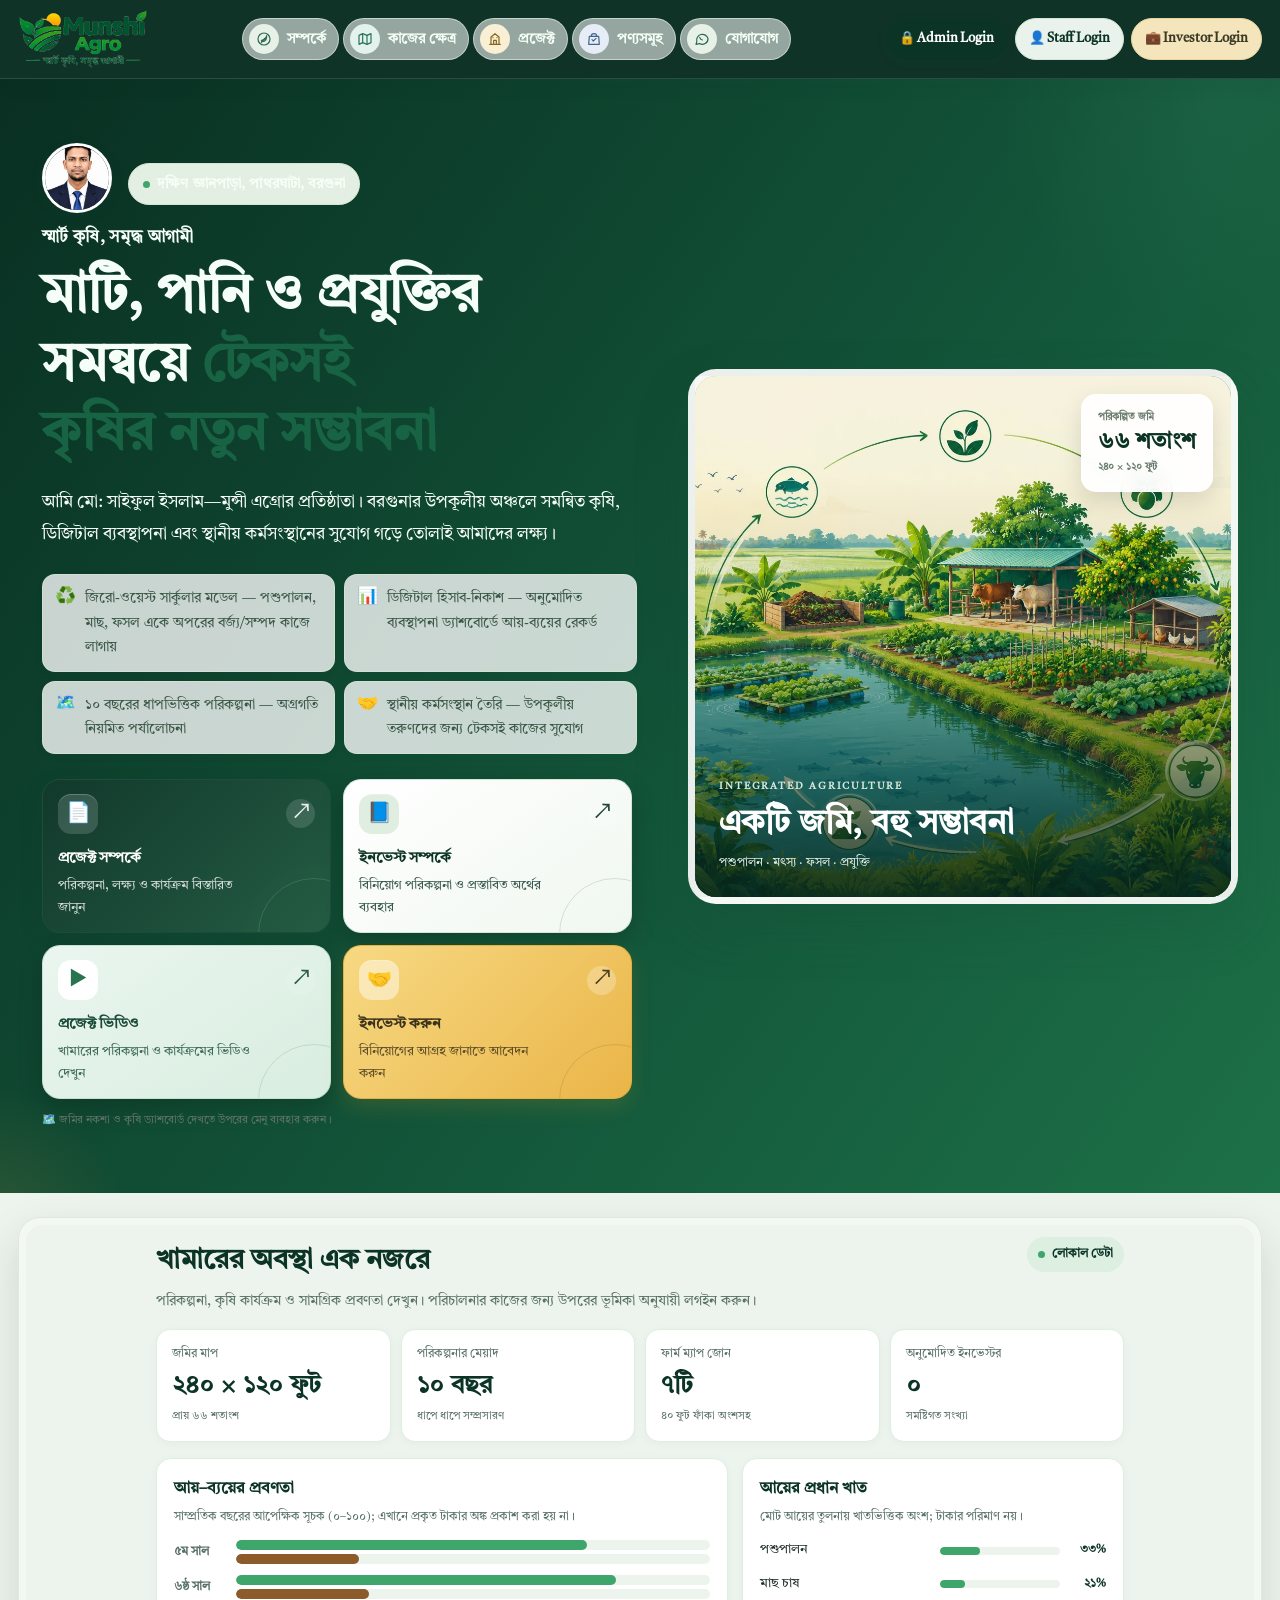
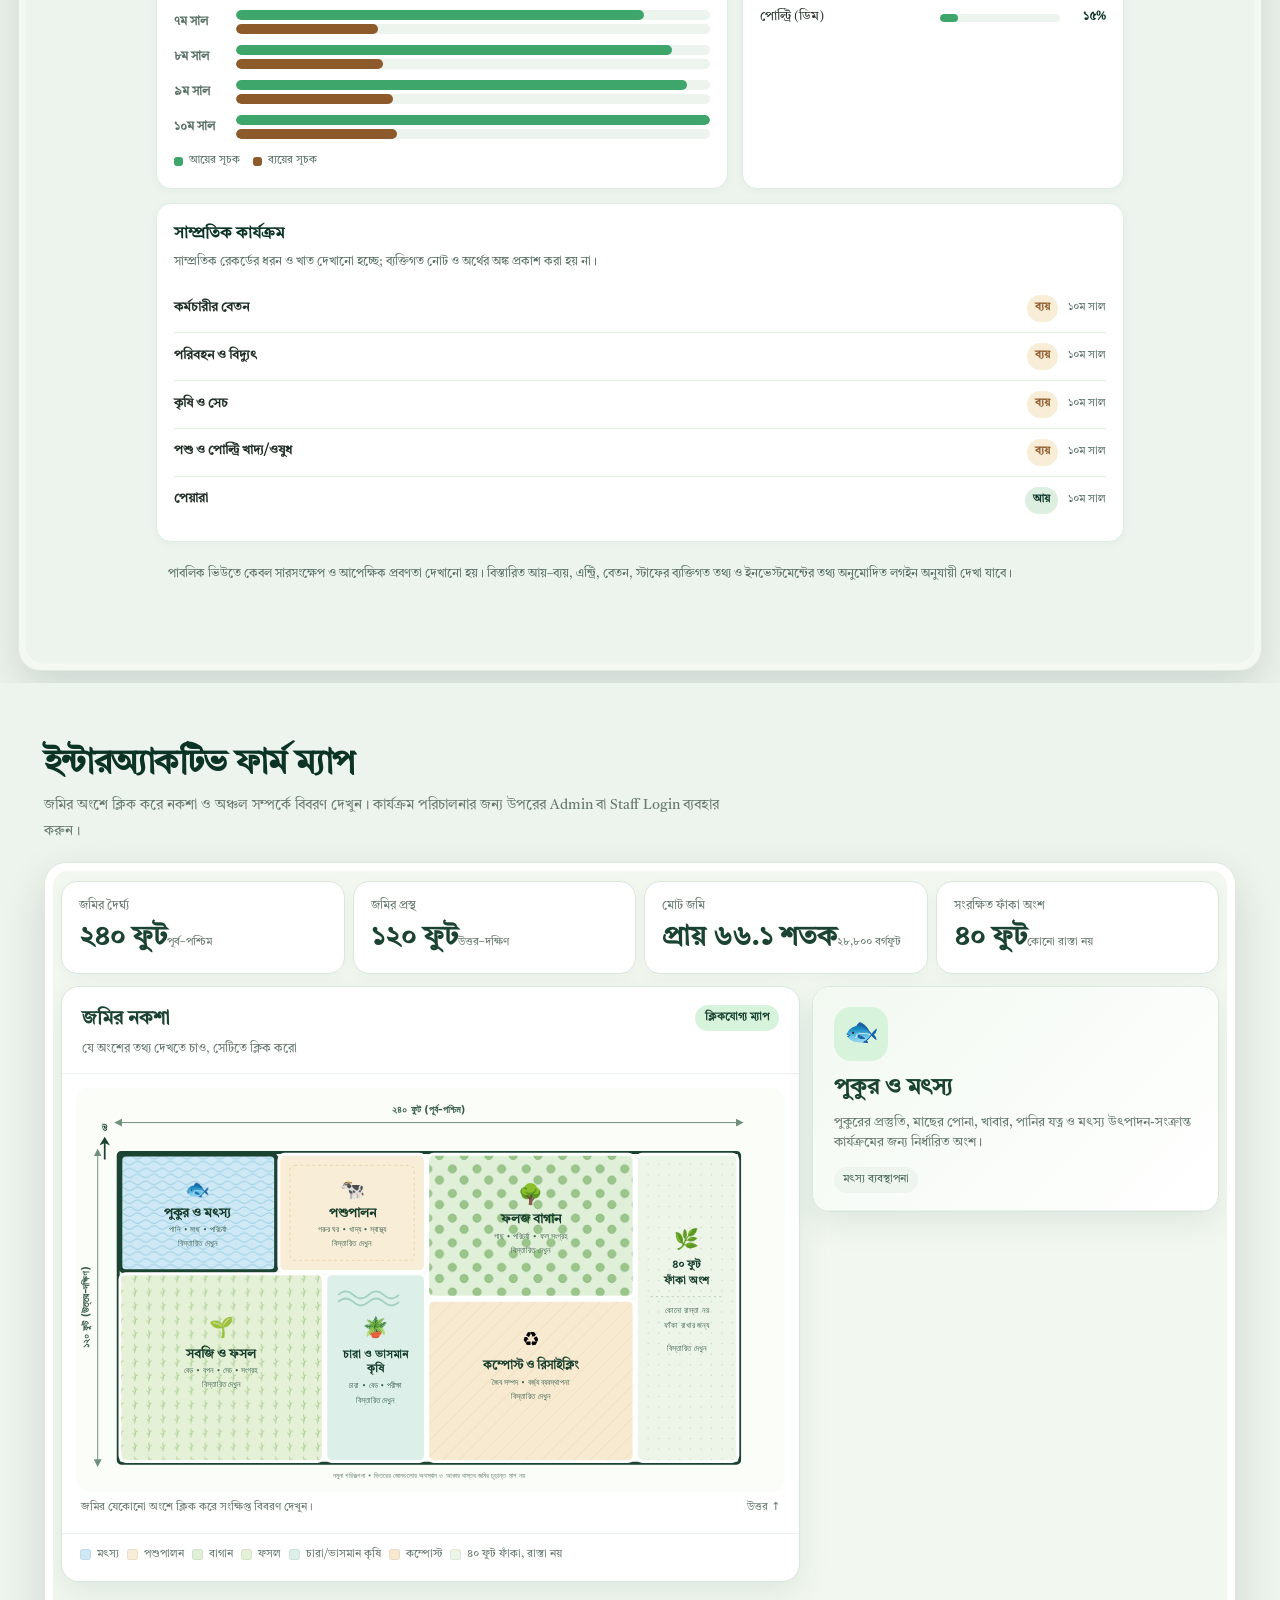
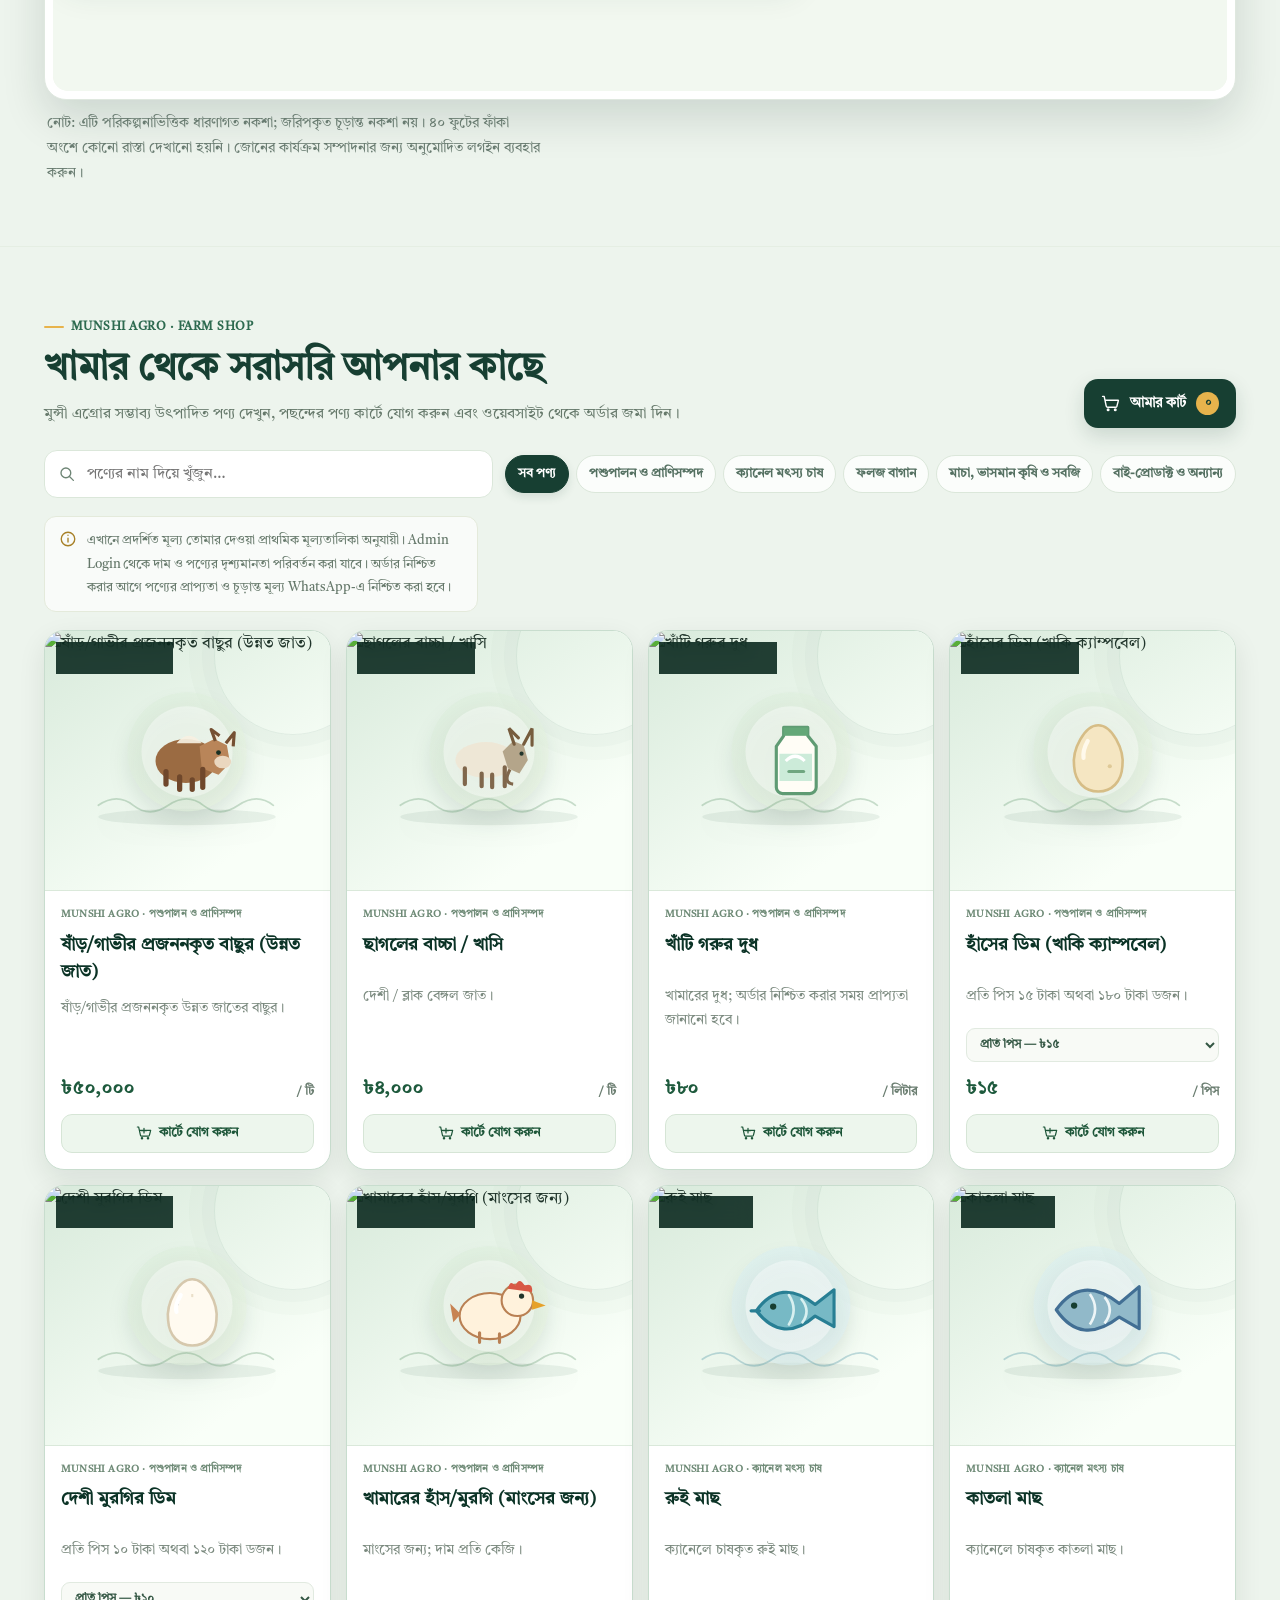
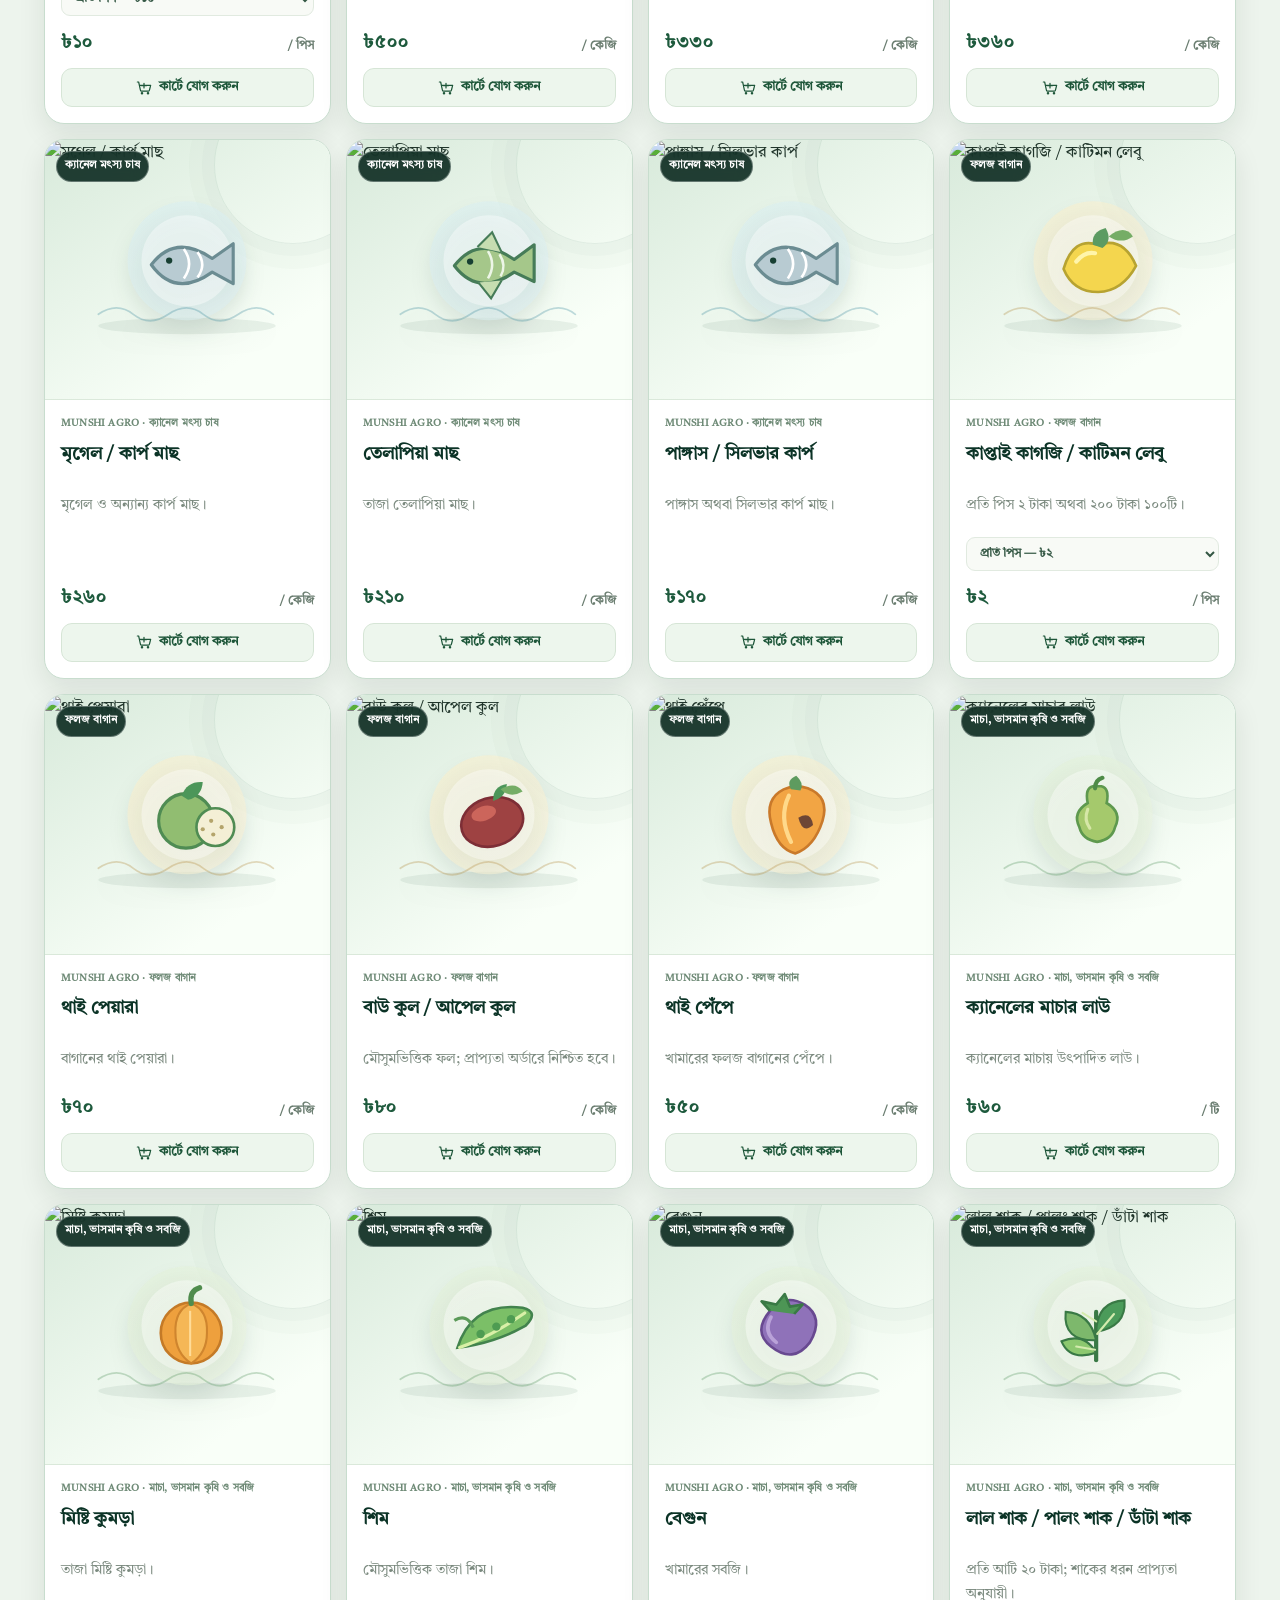
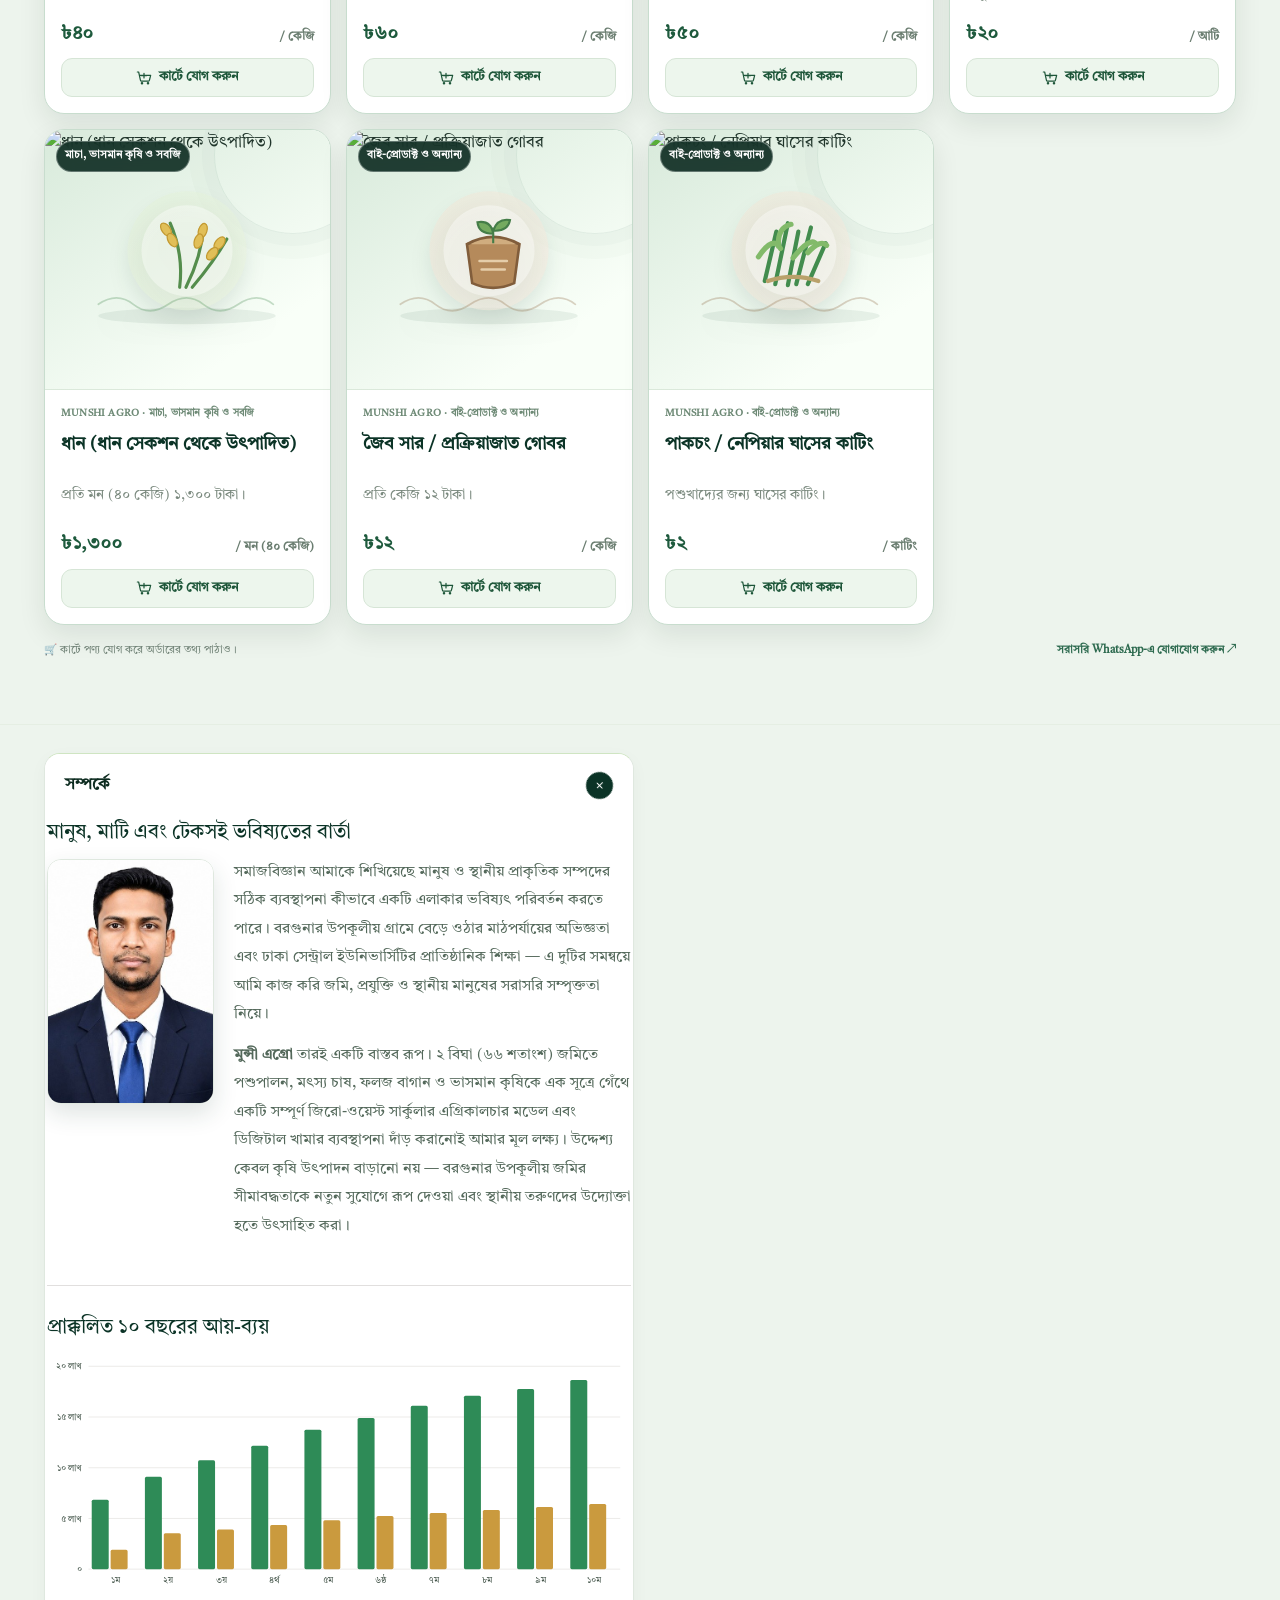
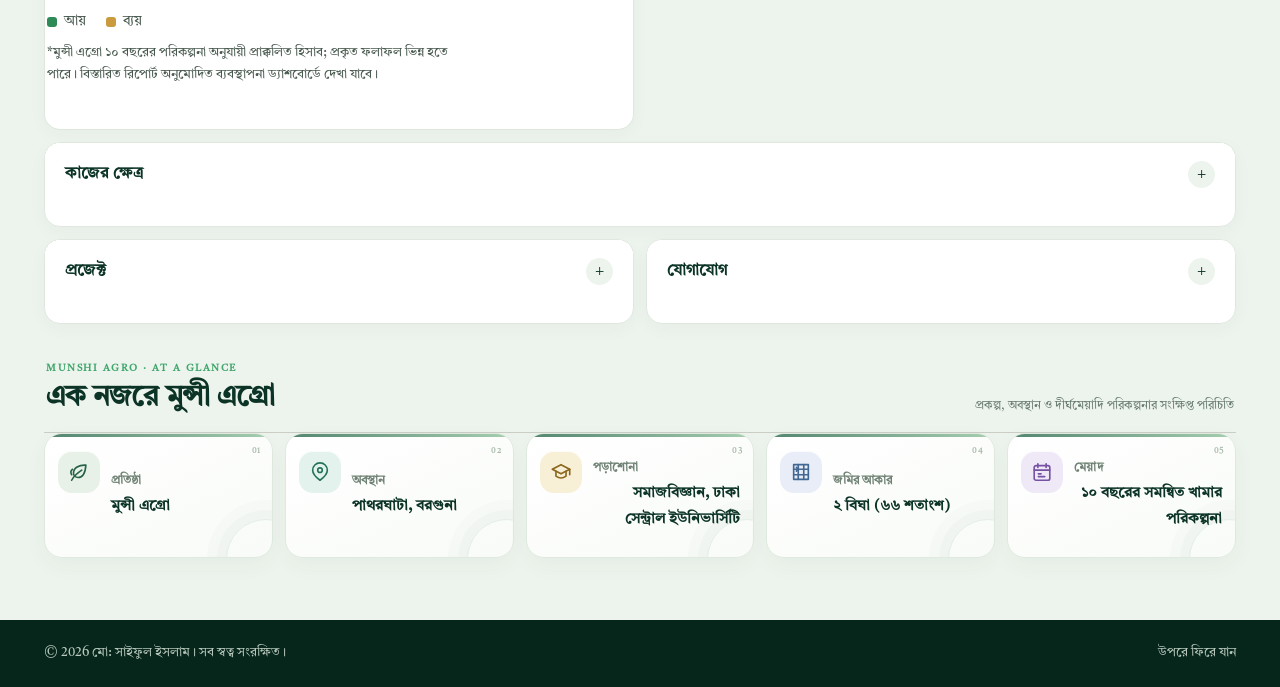
==== commit 5133a80e: "Add files via upload" ====
--- a/index.html
+++ b/index.html
@@ -64,8 +64,8 @@
 
 <style>
   :root {
-    --ma-forest:#173f32; --ma-deep:#102e25; --ma-green:#2d6a4f;
-    --ma-leaf:#40916c; --ma-mint:#e8f2e8; --ma-cream:#f7f8f3;
+    --ma-forest:#0b3326; --ma-deep:#06251b; --ma-green:#176344;
+    --ma-leaf:#3fa66b; --ma-mint:#dcefe1; --ma-cream:#edf4ed;
     --ma-gold:#e7b34c; --ma-ink:#20352b; --ma-muted:#687b70;
     --ma-line:#dfe8df; --ma-white:#fff; --ma-shadow:0 14px 36px rgba(23,63,50,.09);
   }
@@ -476,6 +476,30 @@
     .hero-avatar{width:58px!important;height:58px!important}
   }
 
+
+/* Munshi Agro visual refresh: deep forest green, richer product cards */
+:root{--ma-shadow:0 18px 44px rgba(6,37,27,.14)}
+body{background:#edf4ed!important}
+.site-header{background:rgba(7,43,31,.96)!important;border-bottom-color:rgba(255,255,255,.12)!important}
+.site-header .brand, .site-header .site-nav a{color:#f4fff6!important}
+.site-nav a:hover,.site-nav a:focus-visible{background:rgba(255,255,255,.12)!important;color:#fff!important}
+.workspace-toggle{background:#f1f8f1!important;color:#0b3326!important}
+.hero{background:linear-gradient(125deg,#092f22 0%,#13563a 58%,#1d7148 100%)!important;color:#f6fff7!important}
+.hero h1,.hero h2,.hero p,.hero .hero-kicker,.hero .hero-lead{color:#f6fff7!important}
+.hero .hero-cta,.hero a.button,.hero .btn{box-shadow:0 10px 24px rgba(0,0,0,.18)}
+#publicContent{background:#edf4ed!important}
+.shop-section,.shop-section .wrap{background:transparent!important}
+.shop-card{border:1px solid #c8ddce!important;border-radius:20px!important;box-shadow:0 10px 28px rgba(6,37,27,.09)!important}
+.shop-art{height:clamp(190px,22vw,260px)!important;background:linear-gradient(145deg,#d8eadb,#f9fff8 78%)!important}
+.shop-art svg{width:min(100%,280px)!important;height:clamp(165px,19vw,230px)!important;filter:drop-shadow(0 12px 10px rgba(6,37,27,.15))!important}
+.shop-card-body{padding:16px!important;gap:10px!important}
+.shop-card h3{font-size:clamp(16px,1.4vw,19px)!important;line-height:1.5!important;color:#0b3326!important}
+.shop-card-desc{font-size:14px!important;line-height:1.75!important}
+.shop-product-photo{object-fit:cover!important;padding:0!important;filter:none!important}
+.shop-product-photo.shop-repo-photo{position:absolute!important;inset:0!important;width:100%!important;height:100%!important;max-height:none!important;z-index:2!important;object-fit:cover!important;padding:0!important;border-radius:0!important}
+.shop-product-tag{z-index:4!important;background:rgba(6,37,27,.88)!important;color:#fff!important;border-color:rgba(255,255,255,.3)!important;font-size:11px!important}
+.shop-card:hover{transform:translateY(-5px)!important;box-shadow:0 20px 42px rgba(6,37,27,.17)!important}
+@media(max-width:700px){.shop-art{height:190px!important}.shop-card-body{padding:12px!important}.shop-grid{gap:11px!important}}
 </style>
 
 </head>
@@ -1167,12 +1191,12 @@
     'বাই-প্রোডাক্ট ও অন্যান্য': ['#eee4d5','#89613c','#f5ece0']
   };
   function productArt(p,index) {
-  const providedImage = String((p && (p.imageUrl || p.imageData)) || '').trim();
+  const configuredImage = String((p && (p.imageUrl || p.imageData)) || '').trim();
+  const repoImage = `./product-images/${encodeURIComponent(String((p && p.id) || 'product'))}.jpg`;
+  const providedImage = repoImage; // Public storefront uses the repository image with a stable filename.
   const safeHostedImage = /^(https?:\/\/|\/|\.\/)/i.test(providedImage);
   const safeInlineImage = /^data:image\/(?:webp|png|jpeg);base64,/i.test(providedImage);
-  if (providedImage && (safeHostedImage || safeInlineImage)) {
-    return `<img class="shop-product-photo" src="${escapeHtml(providedImage)}" alt="${escapeHtml((p && p.name) || 'মুন্সী এগ্রোর পণ্য')}" loading="lazy" decoding="async" onerror="this.hidden=true;this.parentElement.classList.add('shop-art-image-error')">`;
-  }
+  const hasProductImage = !!providedImage && (safeHostedImage || safeInlineImage);
   const ART = {
     calf: `<ellipse cx="49" cy="50" rx="29" ry="21" fill="#9b6b42"/><path d="M62 36 76 29 88 35 91 52 80 63 64 57Z" fill="#b98559"/><path d="M77 31 73 20 81 26M87 33 95 23 94 36" fill="#f4e9d5" stroke="#755033" stroke-width="3" stroke-linejoin="round"/><path d="M65 58v17M43 65v12M55 68v9M30 60v12" stroke="#6f472b" stroke-width="5" stroke-linecap="round"/><ellipse cx="84" cy="51" rx="8" ry="6" fill="#ead7bf"/><circle cx="80" cy="42" r="2.3" fill="#172f22"/><path d="M40 33q12-14 24 0" fill="#f6f0e1" opacity=".92"/>`,
     goat: `<ellipse cx="47" cy="49" rx="29" ry="17" fill="#eee7d6"/><path d="M63 41 73 31 83 35 87 49 79 62 68 57Z" fill="#b4a58a"/><path d="M74 34 69 19 78 28M83 34 91 19 91 35" fill="none" stroke="#765c3d" stroke-width="3" stroke-linecap="round"/><path d="M65 56v18M43 62v12M53 63v12M27 57v15" stroke="#80674c" stroke-width="4" stroke-linecap="round"/><path d="M70 58q-7 13 3 14" fill="none" stroke="#80674c" stroke-width="3"/><circle cx="81" cy="43" r="2" fill="#20352b"/>`,
@@ -1200,7 +1224,9 @@
   const themes = CATEGORY_PALETTE[p.category] || CATEGORY_PALETTE[CATEGORY_ORDER[0]];
   const safeId = String(p.id || ('prod'+index)).replace(/[^a-z0-9_-]/gi,'');
   const art = ART[p.iconType] || ART.greens;
-  return `<svg viewBox="0 0 240 130" role="img" aria-label="${escapeHtml(p.name)}-এর ভেক্টর চিত্র" xmlns="http://www.w3.org/2000/svg"><defs><linearGradient id="pa-${safeId}" x1="0" y1="0" x2="1" y2="1"><stop offset="0" stop-color="${themes[0]}"/><stop offset="1" stop-color="${themes[2]}"/></linearGradient></defs><ellipse cx="120" cy="113" rx="76" ry="7" fill="#204b33" opacity=".08"/><circle cx="120" cy="57" r="51" fill="url(#pa-${safeId})" opacity=".55"/><circle cx="120" cy="57" r="39" fill="#fff" opacity=".38"/><g transform="translate(75 20) scale(.9)">${art}</g><path d="M44 103q16-11 30 0t30 0t30 0t30 0t30 0" fill="none" stroke="${themes[1]}" stroke-width="1.5" opacity=".28" stroke-linecap="round"/></svg>`;
+  const vectorArt = `<svg viewBox="0 0 240 130" role="img" aria-label="${escapeHtml(p.name)}-এর ভেক্টর চিত্র" xmlns="http://www.w3.org/2000/svg"><defs><linearGradient id="pa-${safeId}" x1="0" y1="0" x2="1" y2="1"><stop offset="0" stop-color="${themes[0]}"/><stop offset="1" stop-color="${themes[2]}"/></linearGradient></defs><ellipse cx="120" cy="113" rx="76" ry="7" fill="#204b33" opacity=".08"/><circle cx="120" cy="57" r="51" fill="url(#pa-${safeId})" opacity=".55"/><circle cx="120" cy="57" r="39" fill="#fff" opacity=".38"/><g transform="translate(75 20) scale(.9)">${art}</g><path d="M44 103q16-11 30 0t30 0t30 0t30 0t30 0" fill="none" stroke="${themes[1]}" stroke-width="1.5" opacity=".28" stroke-linecap="round"/></svg>`;
+  if (hasProductImage) return `<img class="shop-product-photo shop-repo-photo" src="${escapeHtml(providedImage)}" alt="${escapeHtml((p && p.name) || 'মুন্সী এগ্রোর পণ্য')}" loading="lazy" decoding="async" onerror="this.hidden=true;this.parentElement.classList.add('shop-art-image-error')">${vectorArt}`;
+  return vectorArt;
 }
   const el = id => document.getElementById(id);
   const digitMap = '০১২৩৪৫৬৭৮৯';
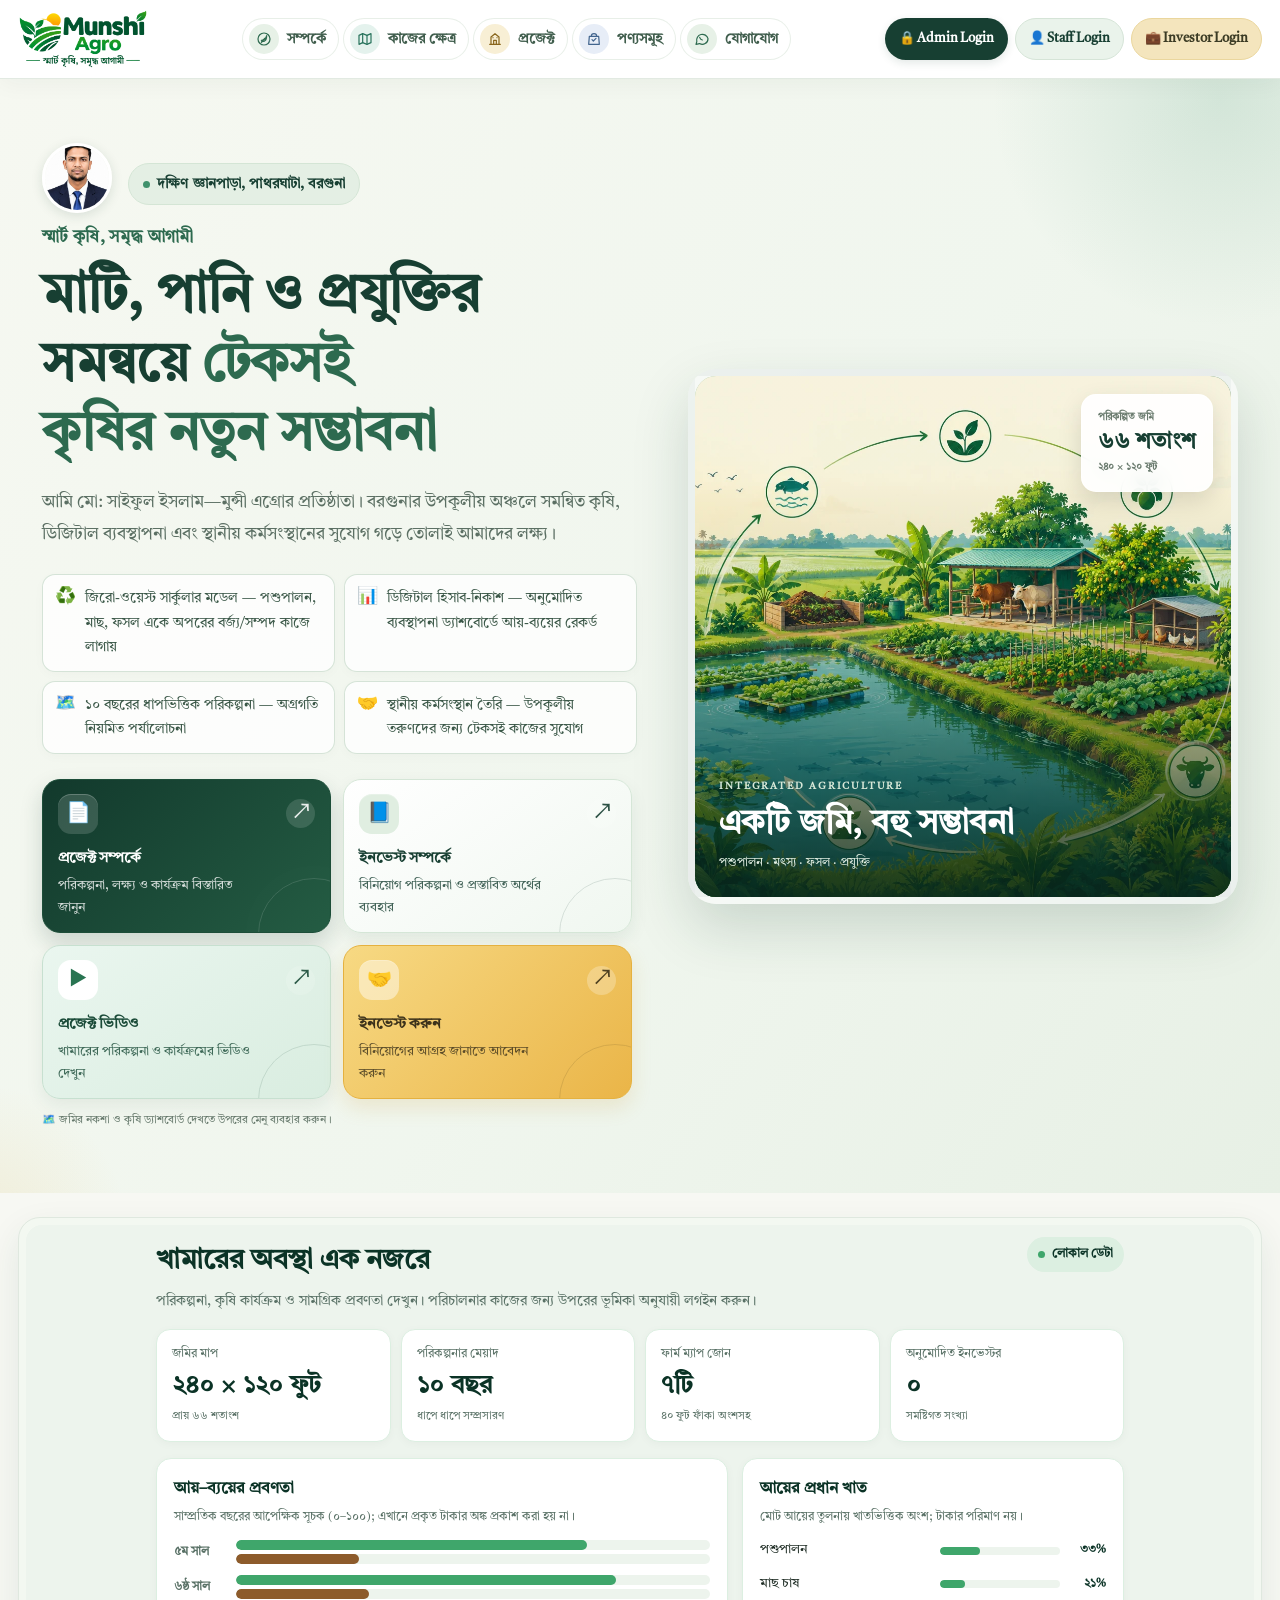
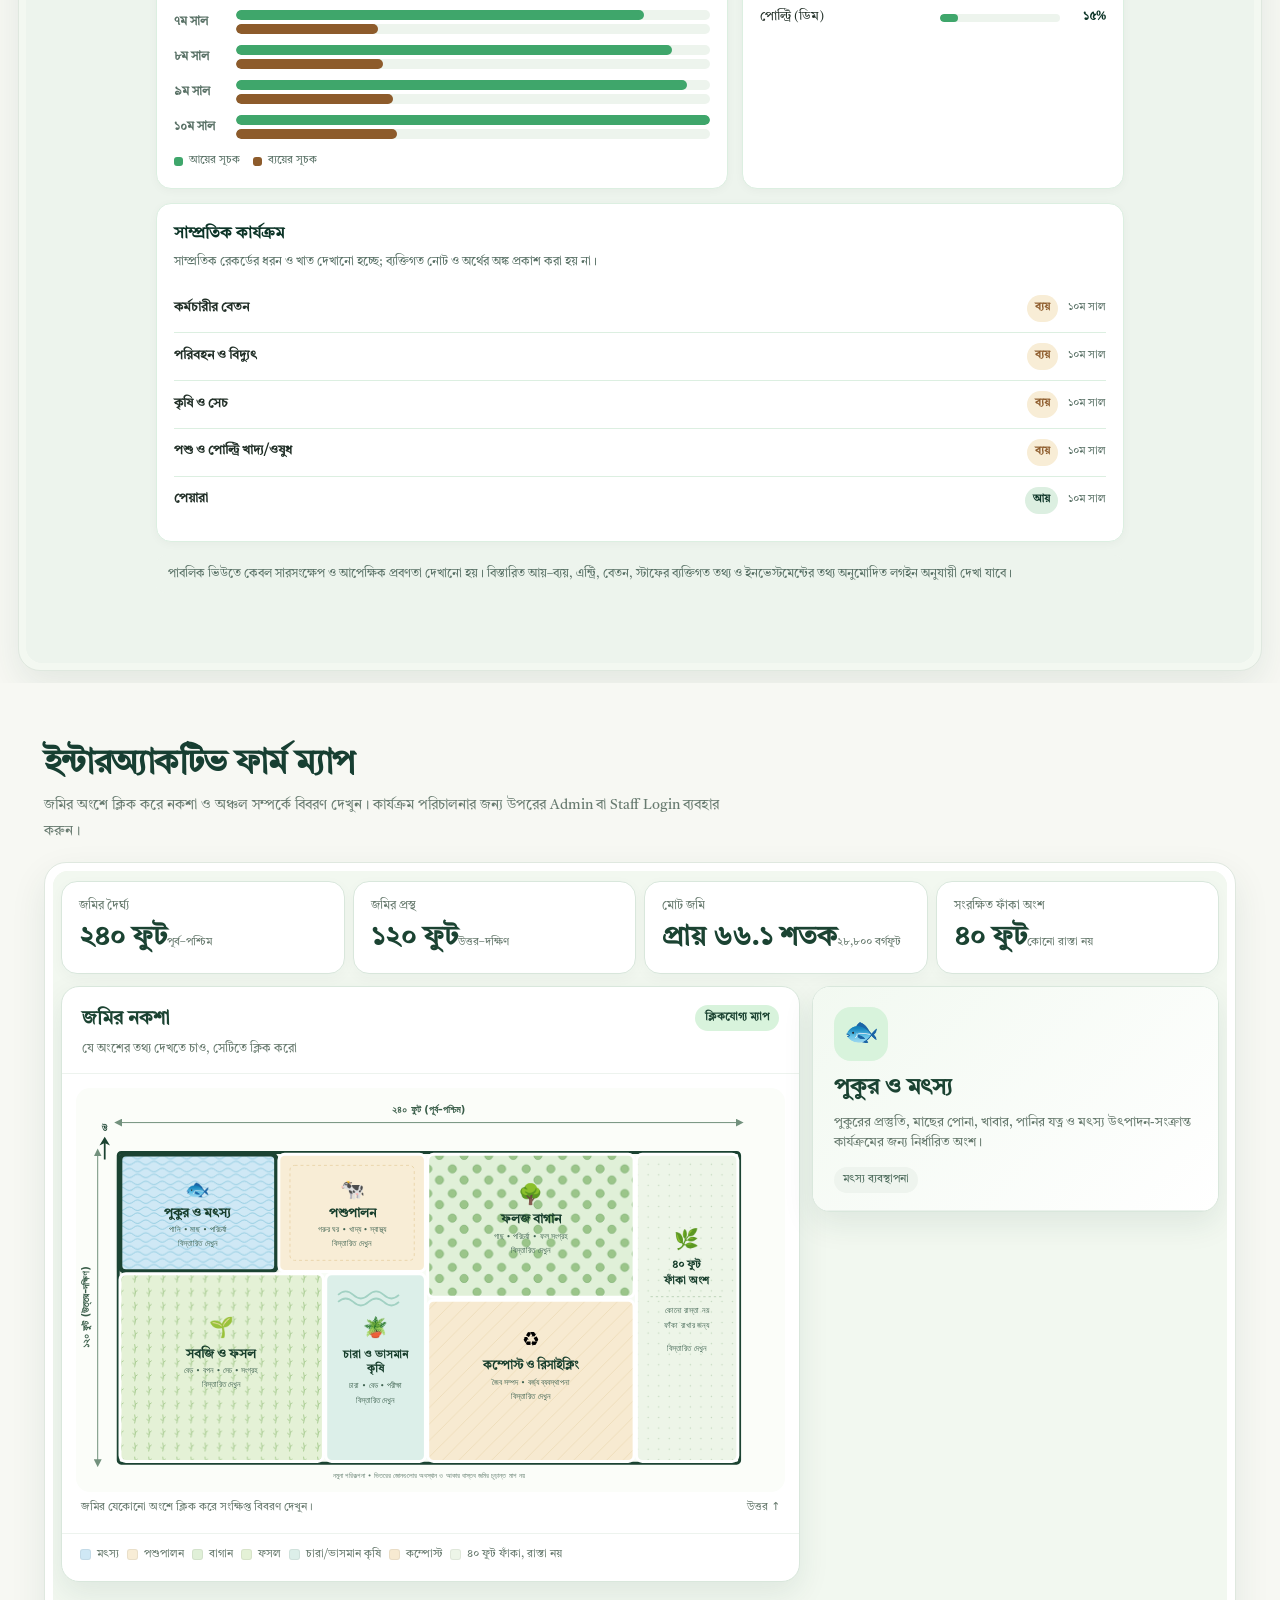
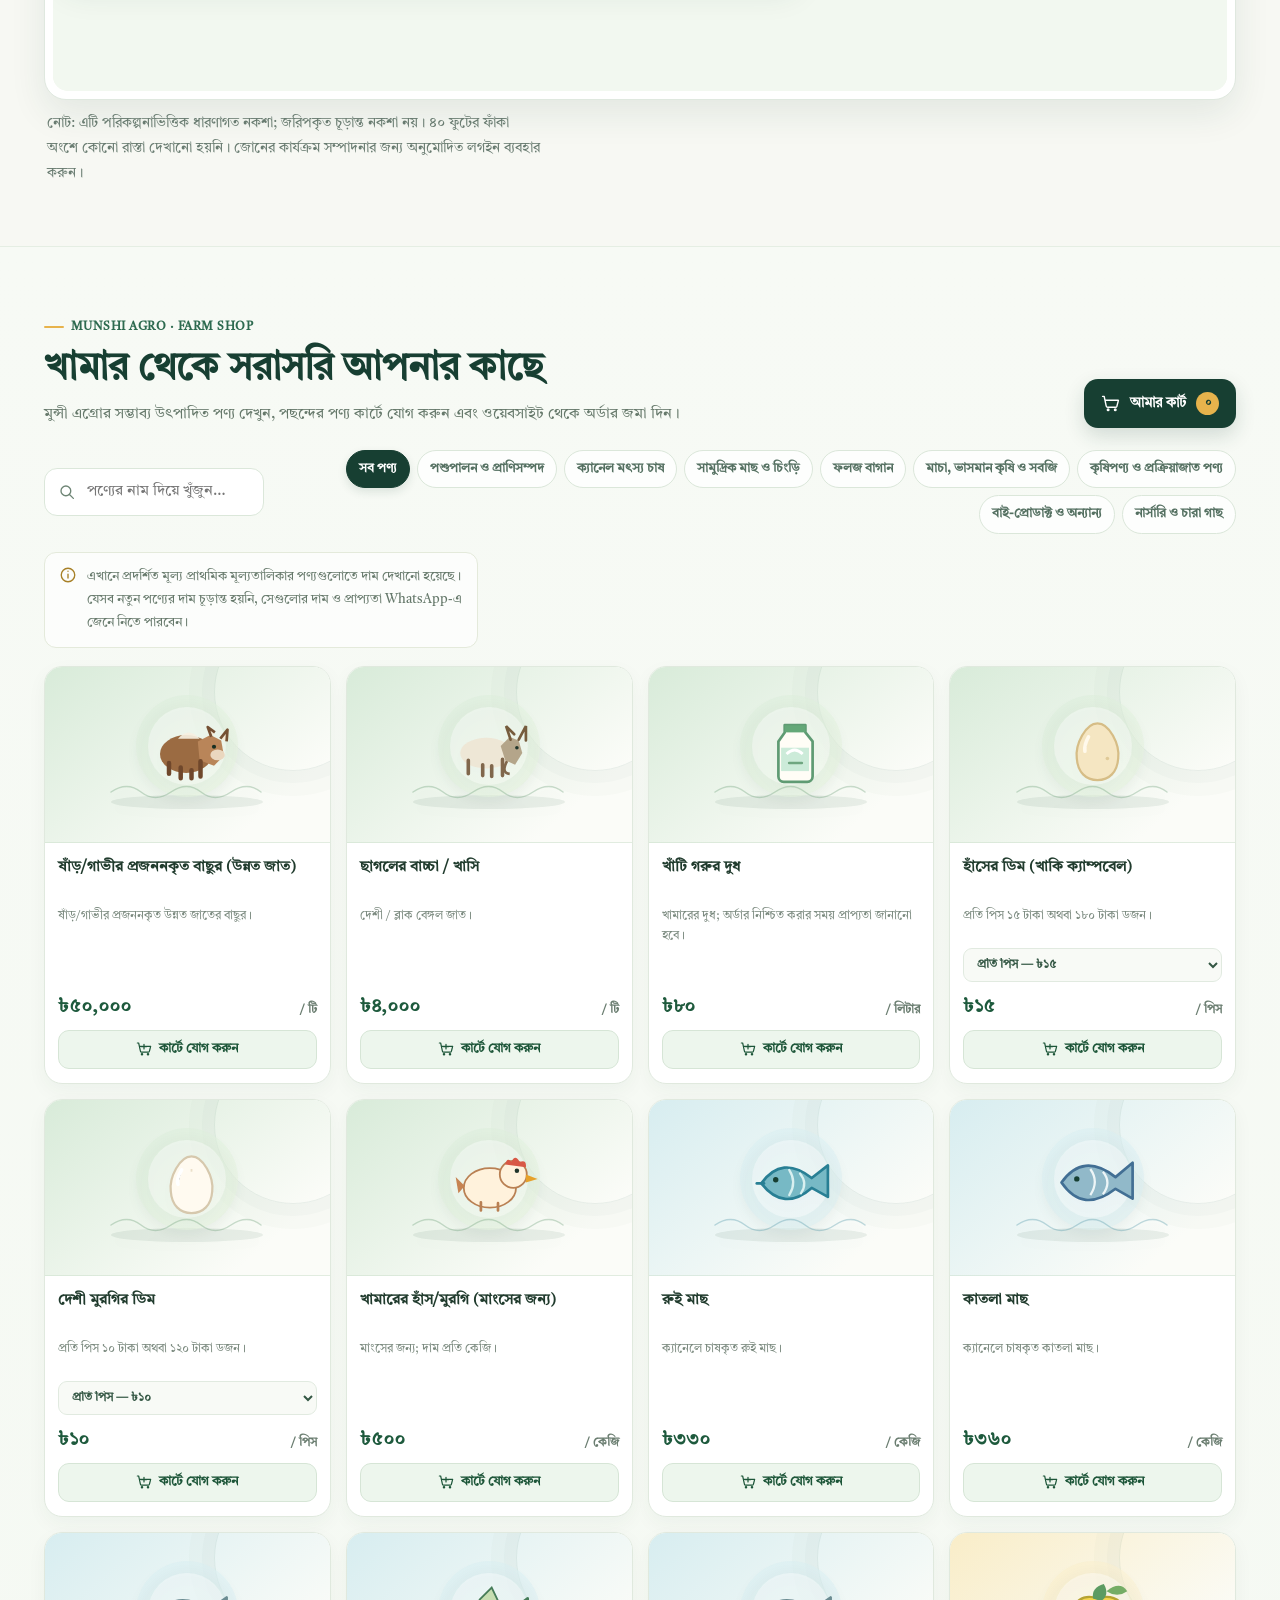
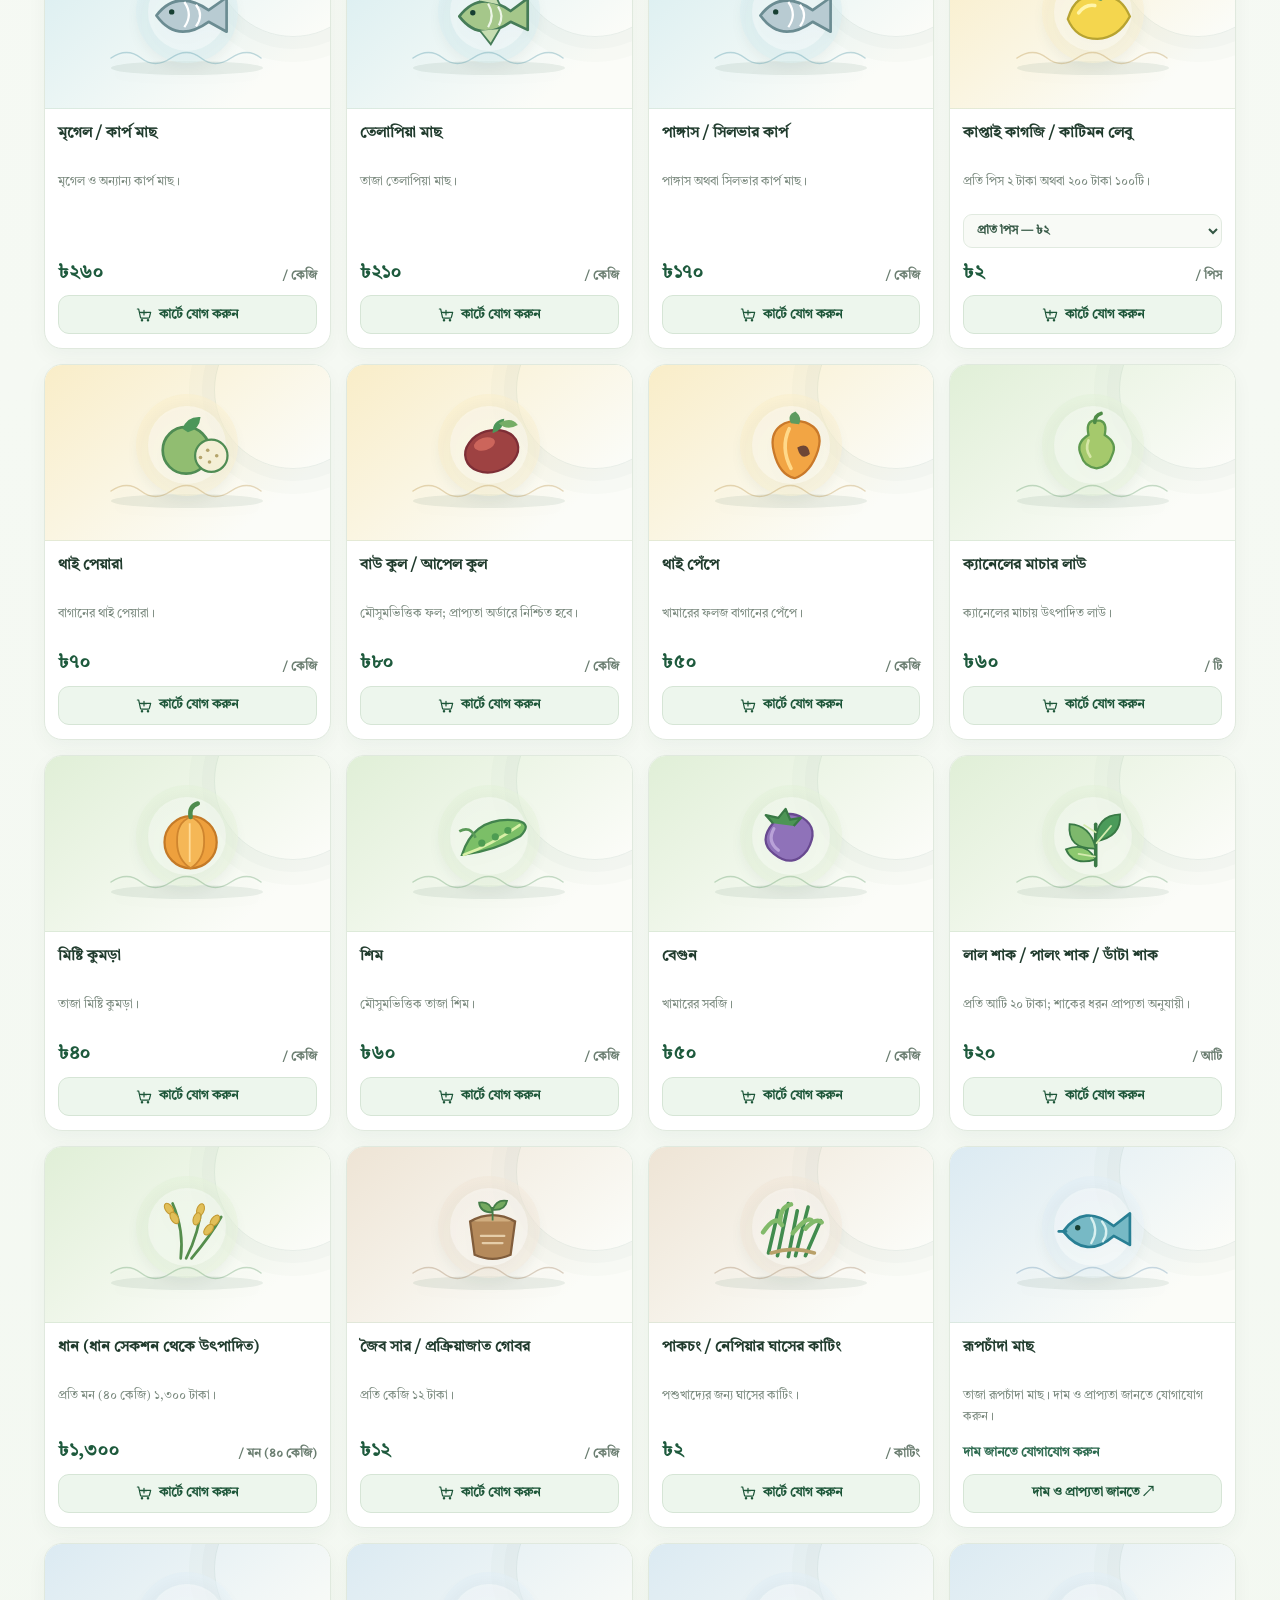
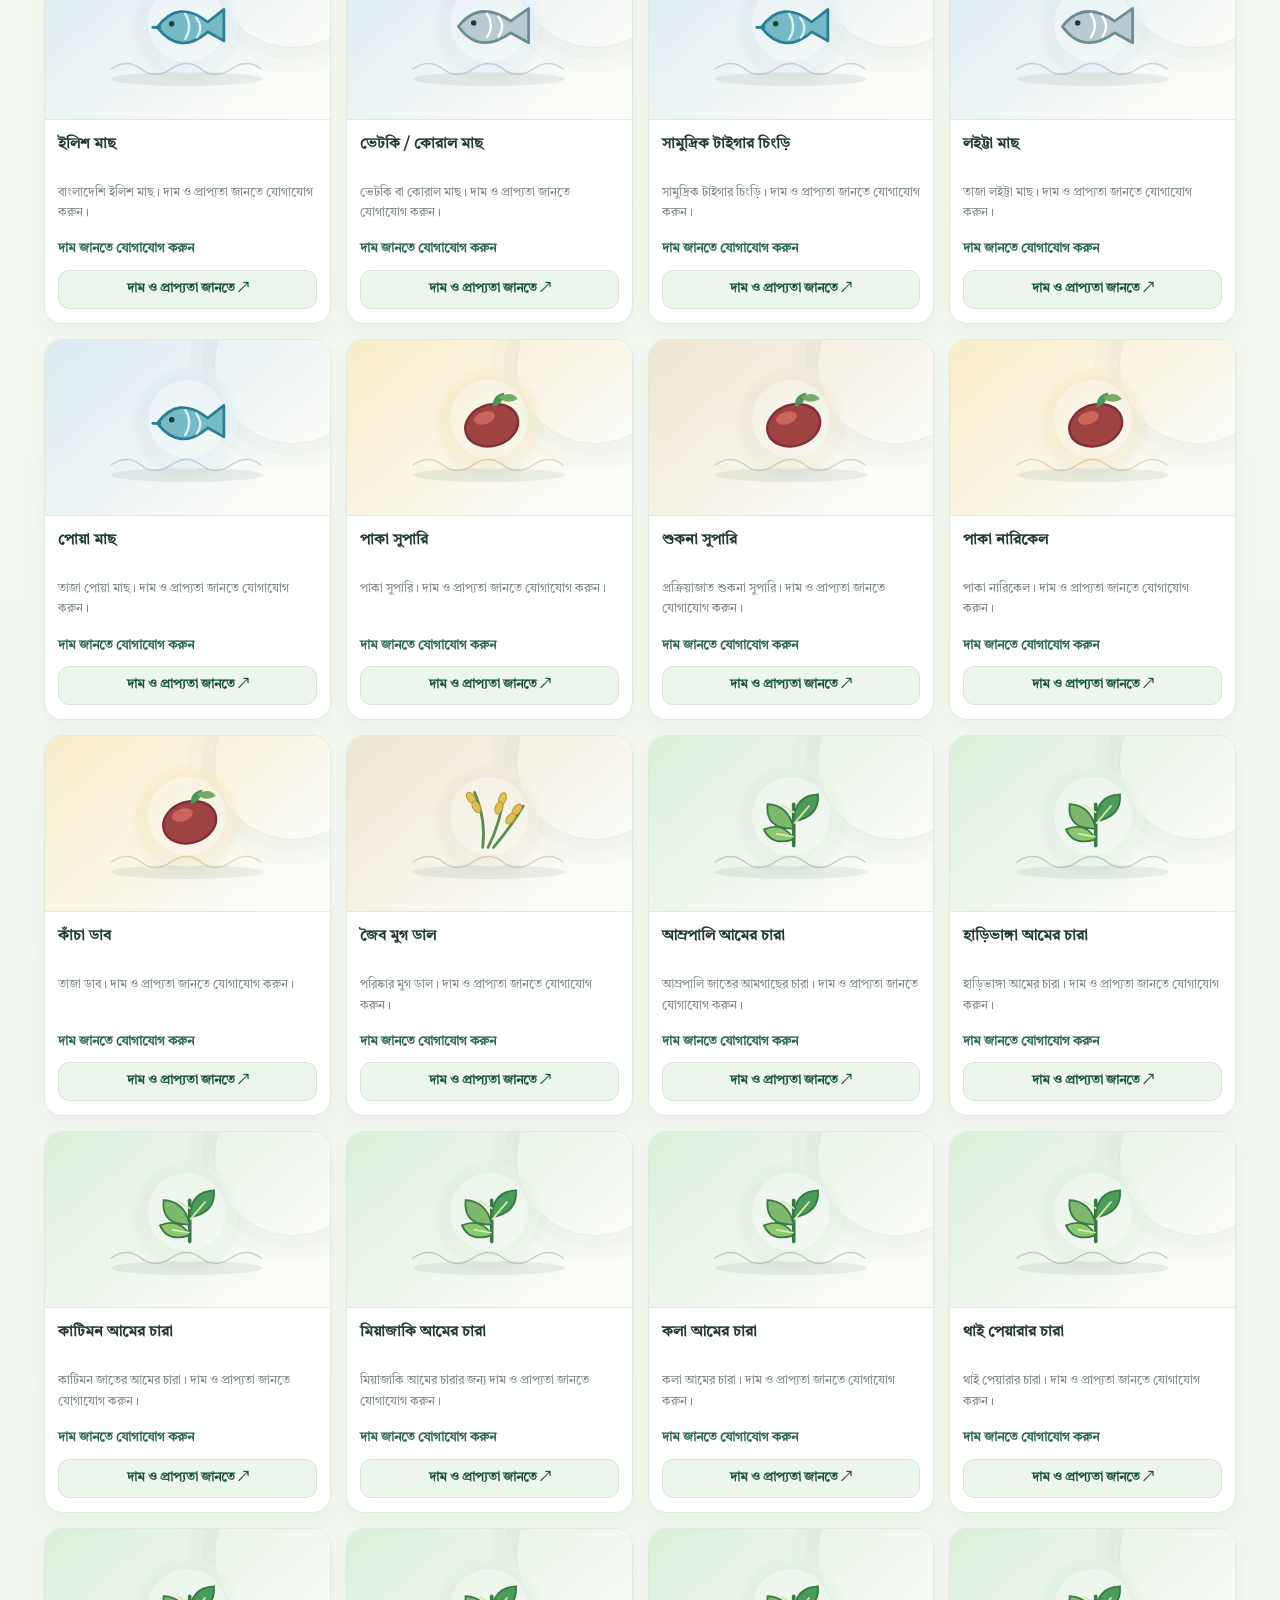
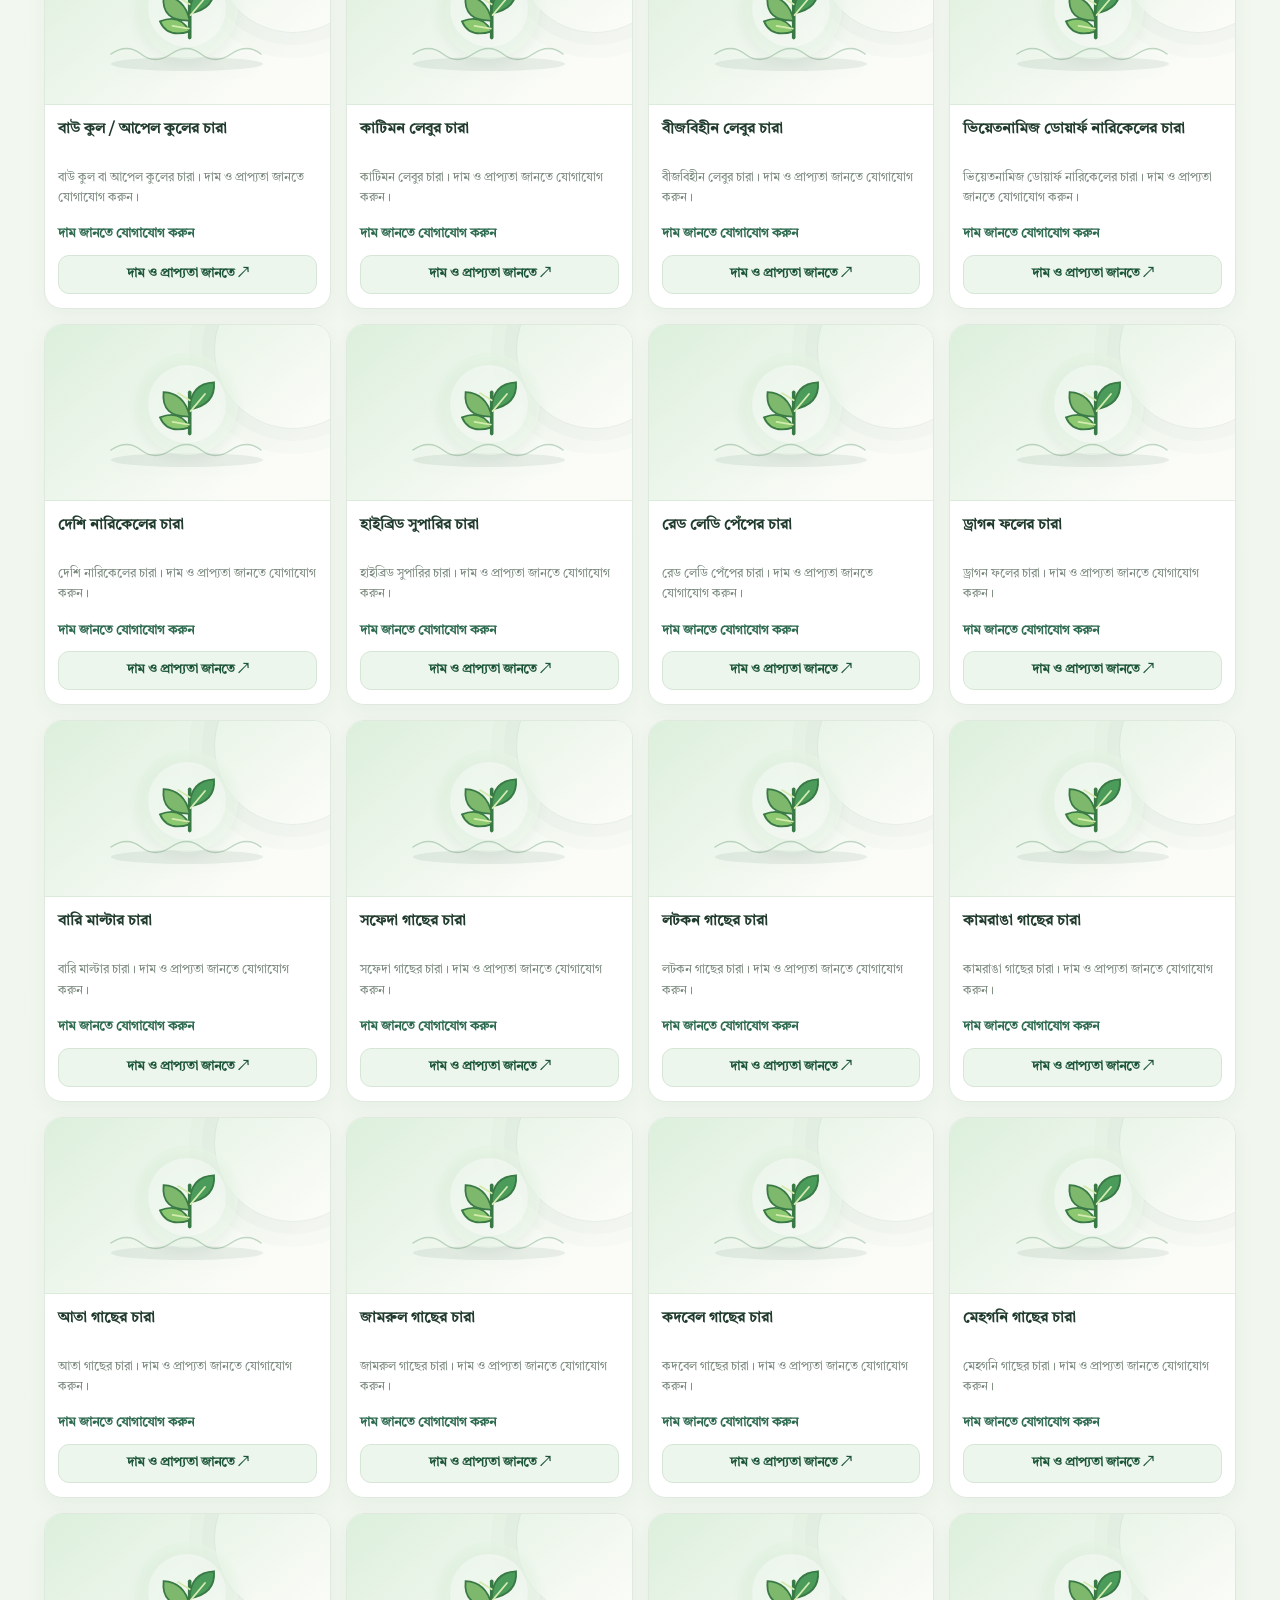
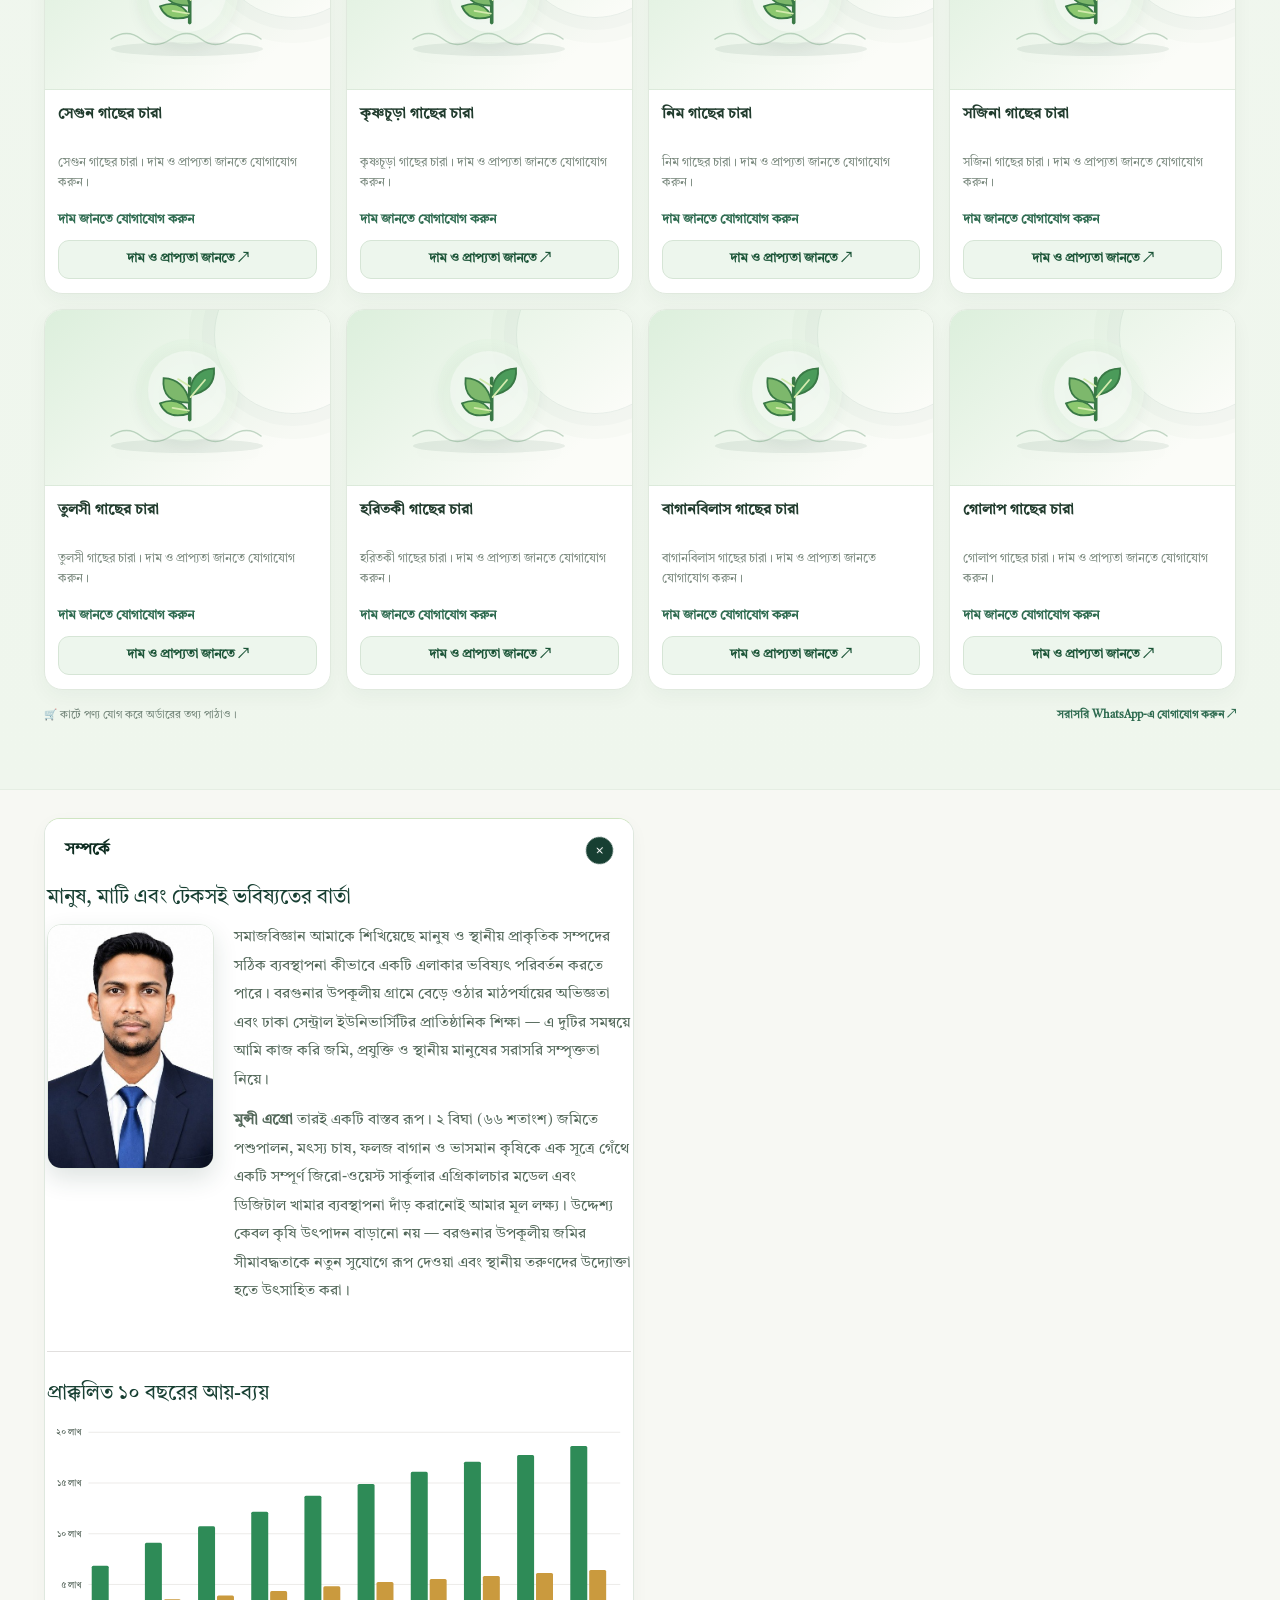
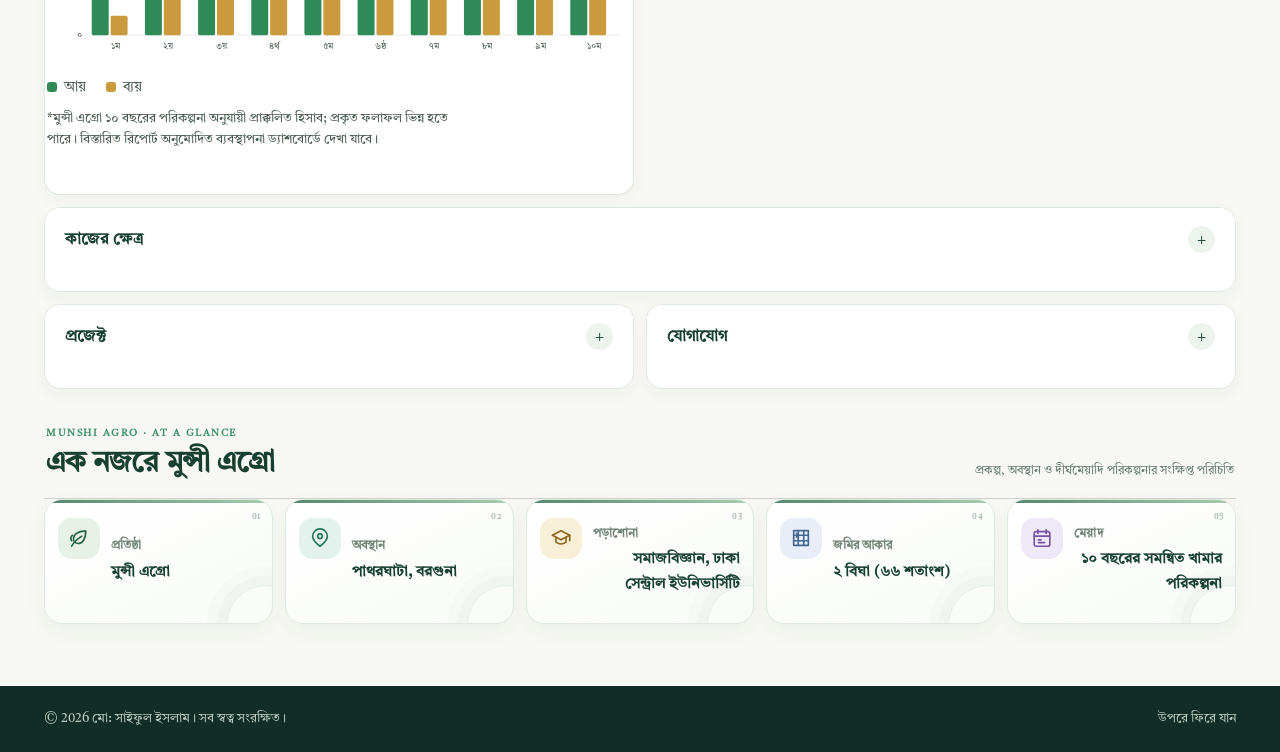
==== commit f1c15bb3: "Add files via upload" ====
--- a/index.html
+++ b/index.html
@@ -64,8 +64,8 @@
 
 <style>
   :root {
-    --ma-forest:#0b3326; --ma-deep:#06251b; --ma-green:#176344;
-    --ma-leaf:#3fa66b; --ma-mint:#dcefe1; --ma-cream:#edf4ed;
+    --ma-forest:#173f32; --ma-deep:#102e25; --ma-green:#2d6a4f;
+    --ma-leaf:#40916c; --ma-mint:#e8f2e8; --ma-cream:#f7f8f3;
     --ma-gold:#e7b34c; --ma-ink:#20352b; --ma-muted:#687b70;
     --ma-line:#dfe8df; --ma-white:#fff; --ma-shadow:0 14px 36px rgba(23,63,50,.09);
   }
@@ -477,29 +477,16 @@
   }
 
 
-/* Munshi Agro visual refresh: deep forest green, richer product cards */
-:root{--ma-shadow:0 18px 44px rgba(6,37,27,.14)}
-body{background:#edf4ed!important}
-.site-header{background:rgba(7,43,31,.96)!important;border-bottom-color:rgba(255,255,255,.12)!important}
-.site-header .brand, .site-header .site-nav a{color:#f4fff6!important}
-.site-nav a:hover,.site-nav a:focus-visible{background:rgba(255,255,255,.12)!important;color:#fff!important}
-.workspace-toggle{background:#f1f8f1!important;color:#0b3326!important}
-.hero{background:linear-gradient(125deg,#092f22 0%,#13563a 58%,#1d7148 100%)!important;color:#f6fff7!important}
-.hero h1,.hero h2,.hero p,.hero .hero-kicker,.hero .hero-lead{color:#f6fff7!important}
-.hero .hero-cta,.hero a.button,.hero .btn{box-shadow:0 10px 24px rgba(0,0,0,.18)}
-#publicContent{background:#edf4ed!important}
-.shop-section,.shop-section .wrap{background:transparent!important}
-.shop-card{border:1px solid #c8ddce!important;border-radius:20px!important;box-shadow:0 10px 28px rgba(6,37,27,.09)!important}
-.shop-art{height:clamp(190px,22vw,260px)!important;background:linear-gradient(145deg,#d8eadb,#f9fff8 78%)!important}
-.shop-art svg{width:min(100%,280px)!important;height:clamp(165px,19vw,230px)!important;filter:drop-shadow(0 12px 10px rgba(6,37,27,.15))!important}
-.shop-card-body{padding:16px!important;gap:10px!important}
-.shop-card h3{font-size:clamp(16px,1.4vw,19px)!important;line-height:1.5!important;color:#0b3326!important}
-.shop-card-desc{font-size:14px!important;line-height:1.75!important}
-.shop-product-photo{object-fit:cover!important;padding:0!important;filter:none!important}
-.shop-product-photo.shop-repo-photo{position:absolute!important;inset:0!important;width:100%!important;height:100%!important;max-height:none!important;z-index:2!important;object-fit:cover!important;padding:0!important;border-radius:0!important}
-.shop-product-tag{z-index:4!important;background:rgba(6,37,27,.88)!important;color:#fff!important;border-color:rgba(255,255,255,.3)!important;font-size:11px!important}
-.shop-card:hover{transform:translateY(-5px)!important;box-shadow:0 20px 42px rgba(6,37,27,.17)!important}
-@media(max-width:700px){.shop-art{height:190px!important}.shop-card-body{padding:12px!important}.shop-grid{gap:11px!important}}
+/* Product catalogue polish: preserve the original palette, remove overlays and suppress broken-image alt text. */
+.shop-product-tag{display:none!important}
+.shop-product-photo{position:absolute!important;inset:0!important;z-index:2!important;display:block!important;width:100%!important;height:100%!important;max-height:none!important;object-fit:contain!important;object-position:center!important;box-sizing:border-box!important;padding:12px!important;background:transparent!important;border:0!important;border-radius:0!important;color:transparent!important;font-size:0!important;line-height:0!important;pointer-events:none!important}
+.shop-art{height:176px!important}
+.shop-art svg{z-index:0}
+.shop-card .shop-card-category{display:none!important}
+.shop-price-contact{font-size:13px!important;line-height:1.5!important;color:#2d6a4f!important}
+.shop-quote-btn{display:flex;align-items:center;justify-content:center;text-decoration:none}
+@media(max-width:700px){.shop-art{height:150px!important}}
+
 </style>
 
 </head>
@@ -742,7 +729,7 @@
         <label class="shop-search"><svg viewBox="0 0 24 24" fill="none" stroke="currentColor" stroke-width="1.8" stroke-linecap="round"><circle cx="10.5" cy="10.5" r="6.5"/><path d="m15.3 15.3 5.2 5.2"/></svg><input id="shopSearch" type="search" placeholder="পণ্যের নাম দিয়ে খুঁজুন…" autocomplete="off" aria-label="পণ্য খুঁজুন"></label>
         <div class="shop-filters" id="shopFilters" aria-label="পণ্যের বিভাগ"><button type="button" class="shop-filter active" data-shop-filter="all">সব পণ্য</button></div>
       </div>
-      <p class="shop-notice"><svg viewBox="0 0 24 24" fill="none" stroke="currentColor" stroke-width="1.8" stroke-linecap="round" stroke-linejoin="round" aria-hidden="true"><circle cx="12" cy="12" r="9"/><path d="M12 11v5M12 7h.01"/></svg><span>এখানে প্রদর্শিত মূল্য তোমার দেওয়া প্রাথমিক মূল্যতালিকা অনুযায়ী। Admin Login থেকে দাম ও পণ্যের দৃশ্যমানতা পরিবর্তন করা যাবে। অর্ডার নিশ্চিত করার আগে পণ্যের প্রাপ্যতা ও চূড়ান্ত মূল্য WhatsApp-এ নিশ্চিত করা হবে।</span></p>
+      <p class="shop-notice"><svg viewBox="0 0 24 24" fill="none" stroke="currentColor" stroke-width="1.8" stroke-linecap="round" stroke-linejoin="round" aria-hidden="true"><circle cx="12" cy="12" r="9"/><path d="M12 11v5M12 7h.01"/></svg><span>এখানে প্রদর্শিত মূল্য প্রাথমিক মূল্যতালিকার পণ্যগুলোতে দাম দেখানো হয়েছে। যেসব নতুন পণ্যের দাম চূড়ান্ত হয়নি, সেগুলোর দাম ও প্রাপ্যতা WhatsApp-এ জেনে নিতে পারবেন।</span></p>
       <div class="shop-grid" id="shopProductGrid" aria-live="polite"><div class="shop-empty">পণ্য লোড হচ্ছে…</div></div>
       <div class="shop-footer-note"><span>🛒 কার্টে পণ্য যোগ করে অর্ডারের তথ্য পাঠাও।</span><a href="https://wa.me/8801581477854" target="_blank" rel="noopener">সরাসরি WhatsApp-এ যোগাযোগ করুন ↗</a></div>
     </div>
@@ -1180,23 +1167,26 @@
 <script>
 (() => {
   'use strict';
-  const DEFAULT_PRODUCTS = [{"id":"calf","name":"ষাঁড়/গাভীর প্রজননকৃত বাছুর (উন্নত জাত)","category":"পশুপালন ও প্রাণিসম্পদ","price":50000,"unit":"টি","description":"ষাঁড়/গাভীর প্রজননকৃত উন্নত জাতের বাছুর।","iconType":"calf","active":true},{"id":"goat-kid","name":"ছাগলের বাচ্চা / খাসি","category":"পশুপালন ও প্রাণিসম্পদ","price":4000,"unit":"টি","description":"দেশী / ব্লাক বেঙ্গল জাত।","iconType":"goat","active":true},{"id":"cow-milk","name":"খাঁটি গরুর দুধ","category":"পশুপালন ও প্রাণিসম্পদ","price":80,"unit":"লিটার","description":"খামারের দুধ; অর্ডার নিশ্চিত করার সময় প্রাপ্যতা জানানো হবে।","iconType":"milk","active":true},{"id":"duck-eggs","name":"হাঁসের ডিম (খাকি ক্যাম্পবেল)","category":"পশুপালন ও প্রাণিসম্পদ","price":15,"unit":"পিস","description":"প্রতি পিস ১৫ টাকা অথবা ১৮০ টাকা ডজন।","iconType":"duckEgg","active":true,"options":[{"label":"প্রতি পিস","unit":"পিস","price":15},{"label":"ডজন","unit":"ডজন","price":180}]},{"id":"chicken-eggs","name":"দেশী মুরগির ডিম","category":"পশুপালন ও প্রাণিসম্পদ","price":10,"unit":"পিস","description":"প্রতি পিস ১০ টাকা অথবা ১২০ টাকা ডজন।","iconType":"chickenEgg","active":true,"options":[{"label":"প্রতি পিস","unit":"পিস","price":10},{"label":"ডজন","unit":"ডজন","price":120}]},{"id":"poultry-meat","name":"খামারের হাঁস/মুরগি (মাংসের জন্য)","category":"পশুপালন ও প্রাণিসম্পদ","price":500,"unit":"কেজি","description":"মাংসের জন্য; দাম প্রতি কেজি।","iconType":"poultry","active":true},{"id":"rui","name":"রুই মাছ","category":"ক্যানেল মৎস্য চাষ","price":330,"unit":"কেজি","description":"ক্যানেলে চাষকৃত রুই মাছ।","iconType":"fish","active":true},{"id":"katla","name":"কাতলা মাছ","category":"ক্যানেল মৎস্য চাষ","price":360,"unit":"কেজি","description":"ক্যানেলে চাষকৃত কাতলা মাছ।","iconType":"fishKatla","active":true},{"id":"mrigel","name":"মৃগেল / কার্প মাছ","category":"ক্যানেল মৎস্য চাষ","price":260,"unit":"কেজি","description":"মৃগেল ও অন্যান্য কার্প মাছ।","iconType":"fishSilver","active":true},{"id":"tilapia","name":"তেলাপিয়া মাছ","category":"ক্যানেল মৎস্য চাষ","price":210,"unit":"কেজি","description":"তাজা তেলাপিয়া মাছ।","iconType":"tilapia","active":true},{"id":"pangasius","name":"পাঙ্গাস / সিলভার কার্প","category":"ক্যানেল মৎস্য চাষ","price":170,"unit":"কেজি","description":"পাঙ্গাস অথবা সিলভার কার্প মাছ।","iconType":"fishSilver","active":true},{"id":"lemon","name":"কাপ্তাই কাগজি / কাটিমন লেবু","category":"ফলজ বাগান","price":2,"unit":"পিস","description":"প্রতি পিস ২ টাকা অথবা ২০০ টাকা ১০০টি।","iconType":"lemon","active":true,"options":[{"label":"প্রতি পিস","unit":"পিস","price":2},{"label":"১০০টি","unit":"১০০টি","price":200}]},{"id":"guava","name":"থাই পেয়ারা","category":"ফলজ বাগান","price":70,"unit":"কেজি","description":"বাগানের থাই পেয়ারা।","iconType":"guava","active":true},{"id":"jujube","name":"বাউ কুল / আপেল কুল","category":"ফলজ বাগান","price":80,"unit":"কেজি","description":"মৌসুমভিত্তিক ফল; প্রাপ্যতা অর্ডারে নিশ্চিত হবে।","iconType":"jujube","active":true},{"id":"papaya","name":"থাই পেঁপে","category":"ফলজ বাগান","price":50,"unit":"কেজি","description":"খামারের ফলজ বাগানের পেঁপে।","iconType":"papaya","active":true},{"id":"bottle-gourd","name":"ক্যানেলের মাচার লাউ","category":"মাচা, ভাসমান কৃষি ও সবজি","price":60,"unit":"টি","description":"ক্যানেলের মাচায় উৎপাদিত লাউ।","iconType":"gourd","active":true},{"id":"pumpkin","name":"মিষ্টি কুমড়া","category":"মাচা, ভাসমান কৃষি ও সবজি","price":40,"unit":"কেজি","description":"তাজা মিষ্টি কুমড়া।","iconType":"pumpkin","active":true},{"id":"beans","name":"শিম","category":"মাচা, ভাসমান কৃষি ও সবজি","price":60,"unit":"কেজি","description":"মৌসুমভিত্তিক তাজা শিম।","iconType":"beans","active":true},{"id":"eggplant","name":"বেগুন","category":"মাচা, ভাসমান কৃষি ও সবজি","price":50,"unit":"কেজি","description":"খামারের সবজি।","iconType":"eggplant","active":true},{"id":"leafy-greens","name":"লাল শাক / পালং শাক / ডাঁটা শাক","category":"মাচা, ভাসমান কৃষি ও সবজি","price":20,"unit":"আটি","description":"প্রতি আটি ২০ টাকা; শাকের ধরন প্রাপ্যতা অনুযায়ী।","iconType":"greens","active":true},{"id":"rice","name":"ধান (ধান সেকশন থেকে উৎপাদিত)","category":"মাচা, ভাসমান কৃষি ও সবজি","price":1300,"unit":"মন (৪০ কেজি)","description":"প্রতি মন (৪০ কেজি) ১,৩০০ টাকা।","iconType":"rice","active":true},{"id":"organic-manure","name":"জৈব সার / প্রক্রিয়াজাত গোবর","category":"বাই-প্রোডাক্ট ও অন্যান্য","price":12,"unit":"কেজি","description":"প্রতি কেজি ১২ টাকা।","iconType":"compost","active":true},{"id":"napier-cutting","name":"পাকচং / নেপিয়ার ঘাসের কাটিং","category":"বাই-প্রোডাক্ট ও অন্যান্য","price":2,"unit":"কাটিং","description":"পশুখাদ্যের জন্য ঘাসের কাটিং।","iconType":"grass","active":true}];
+  const DEFAULT_PRODUCTS = [{"id":"calf","name":"ষাঁড়/গাভীর প্রজননকৃত বাছুর (উন্নত জাত)","category":"পশুপালন ও প্রাণিসম্পদ","price":50000,"unit":"টি","description":"ষাঁড়/গাভীর প্রজননকৃত উন্নত জাতের বাছুর।","iconType":"calf","active":true,"imageFile":"01_brangus_bull_calf.png","quoteRequired":false},{"id":"goat-kid","name":"ছাগলের বাচ্চা / খাসি","category":"পশুপালন ও প্রাণিসম্পদ","price":4000,"unit":"টি","description":"দেশী / ব্লাক বেঙ্গল জাত।","iconType":"goat","active":true,"imageFile":"02_black_bengal_goat.png","quoteRequired":false},{"id":"cow-milk","name":"খাঁটি গরুর দুধ","category":"পশুপালন ও প্রাণিসম্পদ","price":80,"unit":"লিটার","description":"খামারের দুধ; অর্ডার নিশ্চিত করার সময় প্রাপ্যতা জানানো হবে।","iconType":"milk","active":true,"imageFile":"03_fresh_cow_milk_bottle.png","quoteRequired":false},{"id":"duck-eggs","name":"হাঁসের ডিম (খাকি ক্যাম্পবেল)","category":"পশুপালন ও প্রাণিসম্পদ","price":15,"unit":"পিস","description":"প্রতি পিস ১৫ টাকা অথবা ১৮০ টাকা ডজন।","iconType":"duckEgg","active":true,"options":[{"label":"প্রতি পিস","unit":"পিস","price":15},{"label":"ডজন","unit":"ডজন","price":180}],"imageFile":"04_khaki_campbell_duck_eggs.png","quoteRequired":false},{"id":"chicken-eggs","name":"দেশী মুরগির ডিম","category":"পশুপালন ও প্রাণিসম্পদ","price":10,"unit":"পিস","description":"প্রতি পিস ১০ টাকা অথবা ১২০ টাকা ডজন।","iconType":"chickenEgg","active":true,"options":[{"label":"প্রতি পিস","unit":"পিস","price":10},{"label":"ডজন","unit":"ডজন","price":120}],"imageFile":"05_fresh_farm_chicken_eggs.png","quoteRequired":false},{"id":"poultry-meat","name":"খামারের হাঁস/মুরগি (মাংসের জন্য)","category":"পশুপালন ও প্রাণিসম্পদ","price":500,"unit":"কেজি","description":"মাংসের জন্য; দাম প্রতি কেজি।","iconType":"poultry","active":true,"imageFile":"06_organic_farm_poultry.png","quoteRequired":false},{"id":"rui","name":"রুই মাছ","category":"ক্যানেল মৎস্য চাষ","price":330,"unit":"কেজি","description":"ক্যানেলে চাষকৃত রুই মাছ।","iconType":"fish","active":true,"imageFile":"07_rui_fish.png","quoteRequired":false},{"id":"katla","name":"কাতলা মাছ","category":"ক্যানেল মৎস্য চাষ","price":360,"unit":"কেজি","description":"ক্যানেলে চাষকৃত কাতলা মাছ।","iconType":"fishKatla","active":true,"imageFile":"08_katla_fish.png","quoteRequired":false},{"id":"mrigel","name":"মৃগেল / কার্প মাছ","category":"ক্যানেল মৎস্য চাষ","price":260,"unit":"কেজি","description":"মৃগেল ও অন্যান্য কার্প মাছ।","iconType":"fishSilver","active":true,"imageFile":"09_mrigal_carp_fish.png","quoteRequired":false},{"id":"tilapia","name":"তেলাপিয়া মাছ","category":"ক্যানেল মৎস্য চাষ","price":210,"unit":"কেজি","description":"তাজা তেলাপিয়া মাছ।","iconType":"tilapia","active":true,"imageFile":"10_tilapia_fish.png","quoteRequired":false},{"id":"pangasius","name":"পাঙ্গাস / সিলভার কার্প","category":"ক্যানেল মৎস্য চাষ","price":170,"unit":"কেজি","description":"পাঙ্গাস অথবা সিলভার কার্প মাছ।","iconType":"fishSilver","active":true,"imageFile":"11_pangas_silver_carp_fish.png","quoteRequired":false},{"id":"lemon","name":"কাপ্তাই কাগজি / কাটিমন লেবু","category":"ফলজ বাগান","price":2,"unit":"পিস","description":"প্রতি পিস ২ টাকা অথবা ২০০ টাকা ১০০টি।","iconType":"lemon","active":true,"options":[{"label":"প্রতি পিস","unit":"পিস","price":2},{"label":"১০০টি","unit":"১০০টি","price":200}],"imageFile":"18_katimon_kagzi_lemon.png","quoteRequired":false},{"id":"guava","name":"থাই পেয়ারা","category":"ফলজ বাগান","price":70,"unit":"কেজি","description":"বাগানের থাই পেয়ারা।","iconType":"guava","active":true,"imageFile":"19_thai_guava_fruit.png","quoteRequired":false},{"id":"jujube","name":"বাউ কুল / আপেল কুল","category":"ফলজ বাগান","price":80,"unit":"কেজি","description":"মৌসুমভিত্তিক ফল; প্রাপ্যতা অর্ডারে নিশ্চিত হবে।","iconType":"jujube","active":true,"imageFile":"20_apple_plum_kul_boroi.png","quoteRequired":false},{"id":"papaya","name":"থাই পেঁপে","category":"ফলজ বাগান","price":50,"unit":"কেজি","description":"খামারের ফলজ বাগানের পেঁপে।","iconType":"papaya","active":true,"imageFile":"21_red_lady_papaya.png","quoteRequired":false},{"id":"bottle-gourd","name":"ক্যানেলের মাচার লাউ","category":"মাচা, ভাসমান কৃষি ও সবজি","price":60,"unit":"টি","description":"ক্যানেলের মাচায় উৎপাদিত লাউ।","iconType":"gourd","active":true,"imageFile":"27_bottle_gourd_lau.png","quoteRequired":false},{"id":"pumpkin","name":"মিষ্টি কুমড়া","category":"মাচা, ভাসমান কৃষি ও সবজি","price":40,"unit":"কেজি","description":"তাজা মিষ্টি কুমড়া।","iconType":"pumpkin","active":true,"imageFile":"28_sweet_pumpkin_kumra.png","quoteRequired":false},{"id":"beans","name":"শিম","category":"মাচা, ভাসমান কৃষি ও সবজি","price":60,"unit":"কেজি","description":"মৌসুমভিত্তিক তাজা শিম।","iconType":"beans","active":true,"imageFile":"29_hyacinth_beans_shim.png","quoteRequired":false},{"id":"eggplant","name":"বেগুন","category":"মাচা, ভাসমান কৃষি ও সবজি","price":50,"unit":"কেজি","description":"খামারের সবজি।","iconType":"eggplant","active":true,"imageFile":"30_purple_eggplant_brinjal.png","quoteRequired":false},{"id":"leafy-greens","name":"লাল শাক / পালং শাক / ডাঁটা শাক","category":"মাচা, ভাসমান কৃষি ও সবজি","price":20,"unit":"আটি","description":"প্রতি আটি ২০ টাকা; শাকের ধরন প্রাপ্যতা অনুযায়ী।","iconType":"greens","active":true,"imageFile":"31_fresh_red_spinach_lal_shak.png","quoteRequired":false},{"id":"rice","name":"ধান (ধান সেকশন থেকে উৎপাদিত)","category":"মাচা, ভাসমান কৃষি ও সবজি","price":1300,"unit":"মন (৪০ কেজি)","description":"প্রতি মন (৪০ কেজি) ১,৩০০ টাকা।","iconType":"rice","active":true,"imageFile":"32_paddy_grains_dhan.png","quoteRequired":false},{"id":"organic-manure","name":"জৈব সার / প্রক্রিয়াজাত গোবর","category":"বাই-প্রোডাক্ট ও অন্যান্য","price":12,"unit":"কেজি","description":"প্রতি কেজি ১২ টাকা।","iconType":"compost","active":true,"imageFile":"33_vermicompost_organic_fertilizer.png","quoteRequired":false},{"id":"napier-cutting","name":"পাকচং / নেপিয়ার ঘাসের কাটিং","category":"বাই-প্রোডাক্ট ও অন্যান্য","price":2,"unit":"কাটিং","description":"পশুখাদ্যের জন্য ঘাসের কাটিং।","iconType":"grass","active":true,"imageFile":"34_pakchong_napier_grass_cuttings.png","quoteRequired":false},{"id":"rupchanda","name":"রূপচাঁদা মাছ","category":"সামুদ্রিক মাছ ও চিংড়ি","price":0,"unit":"কেজি","description":"তাজা রূপচাঁদা মাছ। দাম ও প্রাপ্যতা জানতে যোগাযোগ করুন।","iconType":"fish","active":true,"quoteRequired":true,"imageFile":"12_silver_pomfret_rupchanda.png"},{"id":"hilsa","name":"ইলিশ মাছ","category":"সামুদ্রিক মাছ ও চিংড়ি","price":0,"unit":"কেজি","description":"বাংলাদেশি ইলিশ মাছ। দাম ও প্রাপ্যতা জানতে যোগাযোগ করুন।","iconType":"fish","active":true,"quoteRequired":true,"imageFile":"13_hilsa_ilish_fish.png"},{"id":"vetki","name":"ভেটকি / কোরাল মাছ","category":"সামুদ্রিক মাছ ও চিংড়ি","price":0,"unit":"কেজি","description":"ভেটকি বা কোরাল মাছ। দাম ও প্রাপ্যতা জানতে যোগাযোগ করুন।","iconType":"fishSilver","active":true,"quoteRequired":true,"imageFile":"14_barramundi_vetki_fish.png"},{"id":"sea-tiger-prawn","name":"সামুদ্রিক টাইগার চিংড়ি","category":"সামুদ্রিক মাছ ও চিংড়ি","price":0,"unit":"কেজি","description":"সামুদ্রিক টাইগার চিংড়ি। দাম ও প্রাপ্যতা জানতে যোগাযোগ করুন।","iconType":"fish","active":true,"quoteRequired":true,"imageFile":"15_sea_tiger_prawn.png"},{"id":"loitta","name":"লইট্টা মাছ","category":"সামুদ্রিক মাছ ও চিংড়ি","price":0,"unit":"কেজি","description":"তাজা লইট্টা মাছ। দাম ও প্রাপ্যতা জানতে যোগাযোগ করুন।","iconType":"fishSilver","active":true,"quoteRequired":true,"imageFile":"16_bombay_duck_loitta_fish.png"},{"id":"poya","name":"পোয়া মাছ","category":"সামুদ্রিক মাছ ও চিংড়ি","price":0,"unit":"কেজি","description":"তাজা পোয়া মাছ। দাম ও প্রাপ্যতা জানতে যোগাযোগ করুন।","iconType":"fish","active":true,"quoteRequired":true,"imageFile":"17_silver_croaker_poya_fish.png"},{"id":"ripe-supari","name":"পাকা সুপারি","category":"ফলজ বাগান","price":0,"unit":"কেজি","description":"পাকা সুপারি। দাম ও প্রাপ্যতা জানতে যোগাযোগ করুন।","iconType":"jujube","active":true,"quoteRequired":true,"imageFile":"22_ripe_betel_nut_supari.png"},{"id":"dry-supari","name":"শুকনা সুপারি","category":"কৃষিপণ্য ও প্রক্রিয়াজাত পণ্য","price":0,"unit":"কেজি","description":"প্রক্রিয়াজাত শুকনা সুপারি। দাম ও প্রাপ্যতা জানতে যোগাযোগ করুন।","iconType":"jujube","active":true,"quoteRequired":true,"imageFile":"23_dry_betel_nut.png"},{"id":"mature-coconut","name":"পাকা নারিকেল","category":"ফলজ বাগান","price":0,"unit":"পিস","description":"পাকা নারিকেল। দাম ও প্রাপ্যতা জানতে যোগাযোগ করুন।","iconType":"jujube","active":true,"quoteRequired":true,"imageFile":"24_mature_coconut_narikel.png"},{"id":"tender-coconut","name":"কাঁচা ডাব","category":"ফলজ বাগান","price":0,"unit":"পিস","description":"তাজা ডাব। দাম ও প্রাপ্যতা জানতে যোগাযোগ করুন।","iconType":"jujube","active":true,"quoteRequired":true,"imageFile":"25_green_tender_coconut_daab.png"},{"id":"mung-dal","name":"জৈব মুগ ডাল","category":"কৃষিপণ্য ও প্রক্রিয়াজাত পণ্য","price":0,"unit":"কেজি","description":"পরিষ্কার মুগ ডাল। দাম ও প্রাপ্যতা জানতে যোগাযোগ করুন।","iconType":"rice","active":true,"quoteRequired":true,"imageFile":"26_organic_mung_pulses_dal.png"},{"id":"amrapali-mango-plant","name":"আম্রপালি আমের চারা","category":"নার্সারি ও চারা গাছ","price":0,"unit":"চারা","description":"আম্রপালি জাতের আমগাছের চারা। দাম ও প্রাপ্যতা জানতে যোগাযোগ করুন।","iconType":"greens","active":true,"quoteRequired":true,"imageFile":"35_amrapali_mango_plant.png"},{"id":"haribhanga-mango-plant","name":"হাড়িভাঙ্গা আমের চারা","category":"নার্সারি ও চারা গাছ","price":0,"unit":"চারা","description":"হাড়িভাঙ্গা আমের চারা। দাম ও প্রাপ্যতা জানতে যোগাযোগ করুন।","iconType":"greens","active":true,"quoteRequired":true,"imageFile":"36_haribhanga_mango_plant.png"},{"id":"katimon-mango-plant","name":"কাটিমন আমের চারা","category":"নার্সারি ও চারা গাছ","price":0,"unit":"চারা","description":"কাটিমন জাতের আমের চারা। দাম ও প্রাপ্যতা জানতে যোগাযোগ করুন।","iconType":"greens","active":true,"quoteRequired":true,"imageFile":"37_katimon_mango_plant.png"},{"id":"miyazaki-mango-plant","name":"মিয়াজাকি আমের চারা","category":"নার্সারি ও চারা গাছ","price":0,"unit":"চারা","description":"মিয়াজাকি আমের চারার জন্য দাম ও প্রাপ্যতা জানতে যোগাযোগ করুন।","iconType":"greens","active":true,"quoteRequired":true,"imageFile":"38_miyazaki_mango_plant.png"},{"id":"banana-mango-plant","name":"কলা আমের চারা","category":"নার্সারি ও চারা গাছ","price":0,"unit":"চারা","description":"কলা আমের চারা। দাম ও প্রাপ্যতা জানতে যোগাযোগ করুন।","iconType":"greens","active":true,"quoteRequired":true,"imageFile":"39_banana_mango_plant.png"},{"id":"thai-guava-plant","name":"থাই পেয়ারার চারা","category":"নার্সারি ও চারা গাছ","price":0,"unit":"চারা","description":"থাই পেয়ারার চারা। দাম ও প্রাপ্যতা জানতে যোগাযোগ করুন।","iconType":"greens","active":true,"quoteRequired":true,"imageFile":"40_thai_guava_plant.png"},{"id":"apple-plum-kul-plant","name":"বাউ কুল / আপেল কুলের চারা","category":"নার্সারি ও চারা গাছ","price":0,"unit":"চারা","description":"বাউ কুল বা আপেল কুলের চারা। দাম ও প্রাপ্যতা জানতে যোগাযোগ করুন।","iconType":"greens","active":true,"quoteRequired":true,"imageFile":"41_apple_plum_kul_plant.png"},{"id":"katimon-lemon-plant","name":"কাটিমন লেবুর চারা","category":"নার্সারি ও চারা গাছ","price":0,"unit":"চারা","description":"কাটিমন লেবুর চারা। দাম ও প্রাপ্যতা জানতে যোগাযোগ করুন।","iconType":"greens","active":true,"quoteRequired":true,"imageFile":"42_katimon_lemon_plant.png"},{"id":"seedless-lemon-plant","name":"বীজবিহীন লেবুর চারা","category":"নার্সারি ও চারা গাছ","price":0,"unit":"চারা","description":"বীজবিহীন লেবুর চারা। দাম ও প্রাপ্যতা জানতে যোগাযোগ করুন।","iconType":"greens","active":true,"quoteRequired":true,"imageFile":"43_seedless_lemon_plant.png"},{"id":"vietnamese-dwarf-coconut-plant","name":"ভিয়েতনামিজ ডোয়ার্ফ নারিকেলের চারা","category":"নার্সারি ও চারা গাছ","price":0,"unit":"চারা","description":"ভিয়েতনামিজ ডোয়ার্ফ নারিকেলের চারা। দাম ও প্রাপ্যতা জানতে যোগাযোগ করুন।","iconType":"greens","active":true,"quoteRequired":true,"imageFile":"44_vietnamese_dwarf_coconut_plant.png"},{"id":"native-coconut-plant","name":"দেশি নারিকেলের চারা","category":"নার্সারি ও চারা গাছ","price":0,"unit":"চারা","description":"দেশি নারিকেলের চারা। দাম ও প্রাপ্যতা জানতে যোগাযোগ করুন।","iconType":"greens","active":true,"quoteRequired":true,"imageFile":"45_native_coconut_plant.png"},{"id":"hybrid-betel-nut-plant","name":"হাইব্রিড সুপারির চারা","category":"নার্সারি ও চারা গাছ","price":0,"unit":"চারা","description":"হাইব্রিড সুপারির চারা। দাম ও প্রাপ্যতা জানতে যোগাযোগ করুন।","iconType":"greens","active":true,"quoteRequired":true,"imageFile":"46_hybrid_betel_nut_plant.png"},{"id":"red-lady-papaya-plant","name":"রেড লেডি পেঁপের চারা","category":"নার্সারি ও চারা গাছ","price":0,"unit":"চারা","description":"রেড লেডি পেঁপের চারা। দাম ও প্রাপ্যতা জানতে যোগাযোগ করুন।","iconType":"greens","active":true,"quoteRequired":true,"imageFile":"47_red_lady_papaya_plant.png"},{"id":"dragon-fruit-plant","name":"ড্রাগন ফলের চারা","category":"নার্সারি ও চারা গাছ","price":0,"unit":"চারা","description":"ড্রাগন ফলের চারা। দাম ও প্রাপ্যতা জানতে যোগাযোগ করুন।","iconType":"greens","active":true,"quoteRequired":true,"imageFile":"48_dragon_fruit_plant.png"},{"id":"bari-malta-plant","name":"বারি মাল্টার চারা","category":"নার্সারি ও চারা গাছ","price":0,"unit":"চারা","description":"বারি মাল্টার চারা। দাম ও প্রাপ্যতা জানতে যোগাযোগ করুন।","iconType":"greens","active":true,"quoteRequired":true,"imageFile":"49_bari_malta_plant.png"},{"id":"sapodilla-plant","name":"সফেদা গাছের চারা","category":"নার্সারি ও চারা গাছ","price":0,"unit":"চারা","description":"সফেদা গাছের চারা। দাম ও প্রাপ্যতা জানতে যোগাযোগ করুন।","iconType":"greens","active":true,"quoteRequired":true,"imageFile":"50_sapodilla_sofeda_plant.png"},{"id":"lotkon-plant","name":"লটকন গাছের চারা","category":"নার্সারি ও চারা গাছ","price":0,"unit":"চারা","description":"লটকন গাছের চারা। দাম ও প্রাপ্যতা জানতে যোগাযোগ করুন।","iconType":"greens","active":true,"quoteRequired":true,"imageFile":"51_lotkon_plant.png"},{"id":"starfruit-plant","name":"কামরাঙা গাছের চারা","category":"নার্সারি ও চারা গাছ","price":0,"unit":"চারা","description":"কামরাঙা গাছের চারা। দাম ও প্রাপ্যতা জানতে যোগাযোগ করুন।","iconType":"greens","active":true,"quoteRequired":true,"imageFile":"52_starfruit_kamranga_plant.png"},{"id":"custard-apple-plant","name":"আতা গাছের চারা","category":"নার্সারি ও চারা গাছ","price":0,"unit":"চারা","description":"আতা গাছের চারা। দাম ও প্রাপ্যতা জানতে যোগাযোগ করুন।","iconType":"greens","active":true,"quoteRequired":true,"imageFile":"53_custard_apple_aata_plant.png"},{"id":"water-apple-plant","name":"জামরুল গাছের চারা","category":"নার্সারি ও চারা গাছ","price":0,"unit":"চারা","description":"জামরুল গাছের চারা। দাম ও প্রাপ্যতা জানতে যোগাযোগ করুন।","iconType":"greens","active":true,"quoteRequired":true,"imageFile":"54_water_apple_jamrul_plant.png"},{"id":"wood-apple-plant","name":"কদবেল গাছের চারা","category":"নার্সারি ও চারা গাছ","price":0,"unit":"চারা","description":"কদবেল গাছের চারা। দাম ও প্রাপ্যতা জানতে যোগাযোগ করুন।","iconType":"greens","active":true,"quoteRequired":true,"imageFile":"55_wood_apple_kodbel_plant.png"},{"id":"mahogany-plant","name":"মেহগনি গাছের চারা","category":"নার্সারি ও চারা গাছ","price":0,"unit":"চারা","description":"মেহগনি গাছের চারা। দাম ও প্রাপ্যতা জানতে যোগাযোগ করুন।","iconType":"greens","active":true,"quoteRequired":true,"imageFile":"56_mahogany_tree_plant.png"},{"id":"teak-plant","name":"সেগুন গাছের চারা","category":"নার্সারি ও চারা গাছ","price":0,"unit":"চারা","description":"সেগুন গাছের চারা। দাম ও প্রাপ্যতা জানতে যোগাযোগ করুন।","iconType":"greens","active":true,"quoteRequired":true,"imageFile":"57_teak_wood_segun_plant.png"},{"id":"krishnachura-plant","name":"কৃষ্ণচূড়া গাছের চারা","category":"নার্সারি ও চারা গাছ","price":0,"unit":"চারা","description":"কৃষ্ণচূড়া গাছের চারা। দাম ও প্রাপ্যতা জানতে যোগাযোগ করুন।","iconType":"greens","active":true,"quoteRequired":true,"imageFile":"58_gulmohar_krishnachura_plant.png"},{"id":"neem-plant","name":"নিম গাছের চারা","category":"নার্সারি ও চারা গাছ","price":0,"unit":"চারা","description":"নিম গাছের চারা। দাম ও প্রাপ্যতা জানতে যোগাযোগ করুন।","iconType":"greens","active":true,"quoteRequired":true,"imageFile":"59_neem_plant.png"},{"id":"drumstick-plant","name":"সজিনা গাছের চারা","category":"নার্সারি ও চারা গাছ","price":0,"unit":"চারা","description":"সজিনা গাছের চারা। দাম ও প্রাপ্যতা জানতে যোগাযোগ করুন।","iconType":"greens","active":true,"quoteRequired":true,"imageFile":"60_drumstick_sojina_plant.png"},{"id":"tulsi-plant","name":"তুলসী গাছের চারা","category":"নার্সারি ও চারা গাছ","price":0,"unit":"চারা","description":"তুলসী গাছের চারা। দাম ও প্রাপ্যতা জানতে যোগাযোগ করুন।","iconType":"greens","active":true,"quoteRequired":true,"imageFile":"61_tulsi_basil_plant.png"},{"id":"haritaki-plant","name":"হরিতকী গাছের চারা","category":"নার্সারি ও চারা গাছ","price":0,"unit":"চারা","description":"হরিতকী গাছের চারা। দাম ও প্রাপ্যতা জানতে যোগাযোগ করুন।","iconType":"greens","active":true,"quoteRequired":true,"imageFile":"62_terminalia_haritaki_plant.png"},{"id":"bougainvillea-plant","name":"বাগানবিলাস গাছের চারা","category":"নার্সারি ও চারা গাছ","price":0,"unit":"চারা","description":"বাগানবিলাস গাছের চারা। দাম ও প্রাপ্যতা জানতে যোগাযোগ করুন।","iconType":"greens","active":true,"quoteRequired":true,"imageFile":"63_bougainvillea_plant.png"},{"id":"rose-plant","name":"গোলাপ গাছের চারা","category":"নার্সারি ও চারা গাছ","price":0,"unit":"চারা","description":"গোলাপ গাছের চারা। দাম ও প্রাপ্যতা জানতে যোগাযোগ করুন।","iconType":"greens","active":true,"quoteRequired":true,"imageFile":"64_rose_plant.png"}];
   const CART_KEY = 'munshiAgroShopCartV1';
-  const CATEGORY_ORDER = ['পশুপালন ও প্রাণিসম্পদ','ক্যানেল মৎস্য চাষ','ফলজ বাগান','মাচা, ভাসমান কৃষি ও সবজি','বাই-প্রোডাক্ট ও অন্যান্য'];
+  const CATEGORY_ORDER = ['পশুপালন ও প্রাণিসম্পদ','ক্যানেল মৎস্য চাষ','সামুদ্রিক মাছ ও চিংড়ি','ফলজ বাগান','মাচা, ভাসমান কৃষি ও সবজি','কৃষিপণ্য ও প্রক্রিয়াজাত পণ্য','বাই-প্রোডাক্ট ও অন্যান্য','নার্সারি ও চারা গাছ'];
   const CATEGORY_PALETTE = {
     'পশুপালন ও প্রাণিসম্পদ': ['#d8ebd9','#4c8a5b','#e7f4df'],
     'ক্যানেল মৎস্য চাষ': ['#d7edf0','#287f94','#dbeff2'],
     'ফলজ বাগান': ['#f9edc8','#a87b25','#f8f1d7'],
     'মাচা, ভাসমান কৃষি ও সবজি': ['#e0efd7','#3e8748','#eaf5df'],
-    'বাই-প্রোডাক্ট ও অন্যান্য': ['#eee4d5','#89613c','#f5ece0']
+    'বাই-প্রোডাক্ট ও অন্যান্য': ['#eee4d5','#89613c','#f5ece0'],
+    'সামুদ্রিক মাছ ও চিংড়ি': ['#dbeaf2','#477ca0','#eff7fb'],
+    'কৃষিপণ্য ও প্রক্রিয়াজাত পণ্য': ['#efe6d2','#8f713d','#fbf5e7'],
+    'নার্সারি ও চারা গাছ': ['#dcefdc','#357747','#f1fbef']
   };
+  const PRODUCT_IMAGE_FILES = {"calf":"01_brangus_bull_calf.png","goat-kid":"02_black_bengal_goat.png","cow-milk":"03_fresh_cow_milk_bottle.png","duck-eggs":"04_khaki_campbell_duck_eggs.png","chicken-eggs":"05_fresh_farm_chicken_eggs.png","poultry-meat":"06_organic_farm_poultry.png","rui":"07_rui_fish.png","katla":"08_katla_fish.png","mrigel":"09_mrigal_carp_fish.png","tilapia":"10_tilapia_fish.png","pangasius":"11_pangas_silver_carp_fish.png","rupchanda":"12_silver_pomfret_rupchanda.png","hilsa":"13_hilsa_ilish_fish.png","vetki":"14_barramundi_vetki_fish.png","sea-tiger-prawn":"15_sea_tiger_prawn.png","loitta":"16_bombay_duck_loitta_fish.png","poya":"17_silver_croaker_poya_fish.png","lemon":"18_katimon_kagzi_lemon.png","guava":"19_thai_guava_fruit.png","jujube":"20_apple_plum_kul_boroi.png","papaya":"21_red_lady_papaya.png","ripe-supari":"22_ripe_betel_nut_supari.png","dry-supari":"23_dry_betel_nut.png","mature-coconut":"24_mature_coconut_narikel.png","tender-coconut":"25_green_tender_coconut_daab.png","mung-dal":"26_organic_mung_pulses_dal.png","bottle-gourd":"27_bottle_gourd_lau.png","pumpkin":"28_sweet_pumpkin_kumra.png","beans":"29_hyacinth_beans_shim.png","eggplant":"30_purple_eggplant_brinjal.png","leafy-greens":"31_fresh_red_spinach_lal_shak.png","rice":"32_paddy_grains_dhan.png","organic-manure":"33_vermicompost_organic_fertilizer.png","napier-cutting":"34_pakchong_napier_grass_cuttings.png","amrapali-mango-plant":"35_amrapali_mango_plant.png","haribhanga-mango-plant":"36_haribhanga_mango_plant.png","katimon-mango-plant":"37_katimon_mango_plant.png","miyazaki-mango-plant":"38_miyazaki_mango_plant.png","banana-mango-plant":"39_banana_mango_plant.png","thai-guava-plant":"40_thai_guava_plant.png","apple-plum-kul-plant":"41_apple_plum_kul_plant.png","katimon-lemon-plant":"42_katimon_lemon_plant.png","seedless-lemon-plant":"43_seedless_lemon_plant.png","vietnamese-dwarf-coconut-plant":"44_vietnamese_dwarf_coconut_plant.png","native-coconut-plant":"45_native_coconut_plant.png","hybrid-betel-nut-plant":"46_hybrid_betel_nut_plant.png","red-lady-papaya-plant":"47_red_lady_papaya_plant.png","dragon-fruit-plant":"48_dragon_fruit_plant.png","bari-malta-plant":"49_bari_malta_plant.png","sapodilla-plant":"50_sapodilla_sofeda_plant.png","lotkon-plant":"51_lotkon_plant.png","starfruit-plant":"52_starfruit_kamranga_plant.png","custard-apple-plant":"53_custard_apple_aata_plant.png","water-apple-plant":"54_water_apple_jamrul_plant.png","wood-apple-plant":"55_wood_apple_kodbel_plant.png","mahogany-plant":"56_mahogany_tree_plant.png","teak-plant":"57_teak_wood_segun_plant.png","krishnachura-plant":"58_gulmohar_krishnachura_plant.png","neem-plant":"59_neem_plant.png","drumstick-plant":"60_drumstick_sojina_plant.png","tulsi-plant":"61_tulsi_basil_plant.png","haritaki-plant":"62_terminalia_haritaki_plant.png","bougainvillea-plant":"63_bougainvillea_plant.png","rose-plant":"64_rose_plant.png"};
   function productArt(p,index) {
-  const configuredImage = String((p && (p.imageUrl || p.imageData)) || '').trim();
-  const repoImage = `./product-images/${encodeURIComponent(String((p && p.id) || 'product'))}.jpg`;
-  const providedImage = repoImage; // Public storefront uses the repository image with a stable filename.
+  const imageFile = String((p && (p.imageFile || PRODUCT_IMAGE_FILES[String(p.id || '')])) || '').trim();
+  const providedImage = imageFile ? ('./product-images/' + encodeURIComponent(imageFile)) : String((p && (p.imageUrl || p.imageData)) || '').trim();
   const safeHostedImage = /^(https?:\/\/|\/|\.\/)/i.test(providedImage);
   const safeInlineImage = /^data:image\/(?:webp|png|jpeg);base64,/i.test(providedImage);
-  const hasProductImage = !!providedImage && (safeHostedImage || safeInlineImage);
+  const useProductImage = !!providedImage && (safeHostedImage || safeInlineImage);
   const ART = {
     calf: `<ellipse cx="49" cy="50" rx="29" ry="21" fill="#9b6b42"/><path d="M62 36 76 29 88 35 91 52 80 63 64 57Z" fill="#b98559"/><path d="M77 31 73 20 81 26M87 33 95 23 94 36" fill="#f4e9d5" stroke="#755033" stroke-width="3" stroke-linejoin="round"/><path d="M65 58v17M43 65v12M55 68v9M30 60v12" stroke="#6f472b" stroke-width="5" stroke-linecap="round"/><ellipse cx="84" cy="51" rx="8" ry="6" fill="#ead7bf"/><circle cx="80" cy="42" r="2.3" fill="#172f22"/><path d="M40 33q12-14 24 0" fill="#f6f0e1" opacity=".92"/>`,
     goat: `<ellipse cx="47" cy="49" rx="29" ry="17" fill="#eee7d6"/><path d="M63 41 73 31 83 35 87 49 79 62 68 57Z" fill="#b4a58a"/><path d="M74 34 69 19 78 28M83 34 91 19 91 35" fill="none" stroke="#765c3d" stroke-width="3" stroke-linecap="round"/><path d="M65 56v18M43 62v12M53 63v12M27 57v15" stroke="#80674c" stroke-width="4" stroke-linecap="round"/><path d="M70 58q-7 13 3 14" fill="none" stroke="#80674c" stroke-width="3"/><circle cx="81" cy="43" r="2" fill="#20352b"/>`,
@@ -1225,8 +1215,8 @@
   const safeId = String(p.id || ('prod'+index)).replace(/[^a-z0-9_-]/gi,'');
   const art = ART[p.iconType] || ART.greens;
   const vectorArt = `<svg viewBox="0 0 240 130" role="img" aria-label="${escapeHtml(p.name)}-এর ভেক্টর চিত্র" xmlns="http://www.w3.org/2000/svg"><defs><linearGradient id="pa-${safeId}" x1="0" y1="0" x2="1" y2="1"><stop offset="0" stop-color="${themes[0]}"/><stop offset="1" stop-color="${themes[2]}"/></linearGradient></defs><ellipse cx="120" cy="113" rx="76" ry="7" fill="#204b33" opacity=".08"/><circle cx="120" cy="57" r="51" fill="url(#pa-${safeId})" opacity=".55"/><circle cx="120" cy="57" r="39" fill="#fff" opacity=".38"/><g transform="translate(75 20) scale(.9)">${art}</g><path d="M44 103q16-11 30 0t30 0t30 0t30 0t30 0" fill="none" stroke="${themes[1]}" stroke-width="1.5" opacity=".28" stroke-linecap="round"/></svg>`;
-  if (hasProductImage) return `<img class="shop-product-photo shop-repo-photo" src="${escapeHtml(providedImage)}" alt="${escapeHtml((p && p.name) || 'মুন্সী এগ্রোর পণ্য')}" loading="lazy" decoding="async" onerror="this.hidden=true;this.parentElement.classList.add('shop-art-image-error')">${vectorArt}`;
-  return vectorArt;
+  const productImage = useProductImage ? `<img class="shop-product-photo" src="${escapeHtml(providedImage)}" alt="" aria-hidden="true" loading="lazy" decoding="async" onerror="this.remove()">` : '';
+  return productImage + vectorArt;
 }
   const el = id => document.getElementById(id);
   const digitMap = '০১২৩৪৫৬৭৮৯';
@@ -1262,7 +1252,12 @@
     grid.innerHTML = filtered.map((p, idx) => {
       const opts=optionsFor(p), disabled=p.active===false;
       const price=Number(optionFor(p,0).price)||0;
-      return `<article class="shop-card" data-product-card="${escapeHtml(p.id)}"><div class="shop-art" style="--art-bg:${(CATEGORY_PALETTE[p.category]||CATEGORY_PALETTE[CATEGORY_ORDER[0]])[0]}"><span class="shop-product-tag">${escapeHtml(p.category||'মুন্সী এগ্রো')}</span>${productArt(p,idx)}${disabled?'<span class="shop-unavailable">সাময়িকভাবে অপ্রাপ্য</span>':''}</div><div class="shop-card-body"><div class="shop-card-category">MUNSHI AGRO · ${escapeHtml(p.category||'অন্যান্য')}</div><h3>${escapeHtml(p.name)}</h3><p class="shop-card-desc">${escapeHtml(p.description||'খামারের উৎপাদিত পণ্য।')}</p>${opts.length>1?`<select class="shop-option-select" data-shop-option="${escapeHtml(p.id)}" aria-label="${escapeHtml(p.name)}-এর প্যাক নির্বাচন">${opts.map((o,i)=>`<option value="${i}">${escapeHtml(o.label||o.unit||'একক')} — ${formatMoney(o.price)}</option>`).join('')}</select>`:''}<div class="shop-product-price-row"><strong class="shop-price" data-shop-price="${escapeHtml(p.id)}">${formatMoney(price)}</strong><span class="shop-unit" data-shop-unit="${escapeHtml(p.id)}">/ ${escapeHtml(optionFor(p,0).unit||p.unit||'একক')}</span></div><button type="button" class="shop-add-btn" data-shop-add="${escapeHtml(p.id)}" ${disabled?'disabled':''}><svg viewBox="0 0 24 24" fill="none" stroke="currentColor" stroke-width="1.8" stroke-linecap="round" stroke-linejoin="round" aria-hidden="true"><circle cx="9" cy="20" r="1"/><circle cx="18" cy="20" r="1"/><path d="M2 3h2l2.6 12.2a2 2 0 0 0 2 1.6h9.6a2 2 0 0 0 1.9-1.4L22 8H5M12 5v7M8.5 8.5h7"/></svg>${disabled?'অর্ডার বন্ধ':'কার্টে যোগ করুন'}</button></div></article>`;
+      const quoteOnly=p.quoteRequired===true && !(Number(p.price)>0);
+      const quoteText=encodeURIComponent(`আসসালামু আলাইকুম, মুন্সী এগ্রোর “${p.name}” পণ্যের দাম ও প্রাপ্যতা জানতে চাই।`);
+      const quoteHref=`https://wa.me/8801581477854?text=${quoteText}`;
+      const priceBlock=quoteOnly?`<strong class="shop-price shop-price-contact">দাম জানতে যোগাযোগ করুন</strong>`:`<strong class="shop-price" data-shop-price="${escapeHtml(p.id)}">${formatMoney(price)}</strong><span class="shop-unit" data-shop-unit="${escapeHtml(p.id)}">/ ${escapeHtml(optionFor(p,0).unit||p.unit||'একক')}</span>`;
+      const actionBlock=quoteOnly?`<a class="shop-add-btn shop-quote-btn" href="${quoteHref}" target="_blank" rel="noopener">দাম ও প্রাপ্যতা জানতে ↗</a>`:`<button type="button" class="shop-add-btn" data-shop-add="${escapeHtml(p.id)}" ${disabled?'disabled':''}><svg viewBox="0 0 24 24" fill="none" stroke="currentColor" stroke-width="1.8" stroke-linecap="round" stroke-linejoin="round" aria-hidden="true"><circle cx="9" cy="20" r="1"/><circle cx="18" cy="20" r="1"/><path d="M2 3h2l2.6 12.2a2 2 0 0 0 2 1.6h9.6a2 2 0 0 0 1.9-1.4L22 8H5M12 5v7M8.5 8.5h7"/></svg>${disabled?'অর্ডার বন্ধ':'কার্টে যোগ করুন'}</button>`;
+      return `<article class="shop-card" data-product-card="${escapeHtml(p.id)}"><div class="shop-art" style="--art-bg:${(CATEGORY_PALETTE[p.category]||CATEGORY_PALETTE[CATEGORY_ORDER[0]])[0]}">${productArt(p,idx)}${disabled?'<span class="shop-unavailable">সাময়িকভাবে অপ্রাপ্য</span>':''}</div><div class="shop-card-body"><h3>${escapeHtml(p.name)}</h3><p class="shop-card-desc">${escapeHtml(p.description||'খামারের উৎপাদিত পণ্য।')}</p>${opts.length>1&&!quoteOnly?`<select class="shop-option-select" data-shop-option="${escapeHtml(p.id)}" aria-label="${escapeHtml(p.name)}-এর প্যাক নির্বাচন">${opts.map((o,i)=>`<option value="${i}">${escapeHtml(o.label||o.unit||'একক')} — ${formatMoney(o.price)}</option>`).join('')}</select>`:''}<div class="shop-product-price-row">${priceBlock}</div>${actionBlock}</div></article>`;
     }).join('');
   }
   function getCartProducts(){return cart.map(row=>{const p=products.find(x=>x.id===row.id);if(!p)return null;const option=optionFor(p,row.optionIndex);return {...row,product:p,option,lineTotal:(Number(option.price)||0)*row.qty};}).filter(Boolean);}
